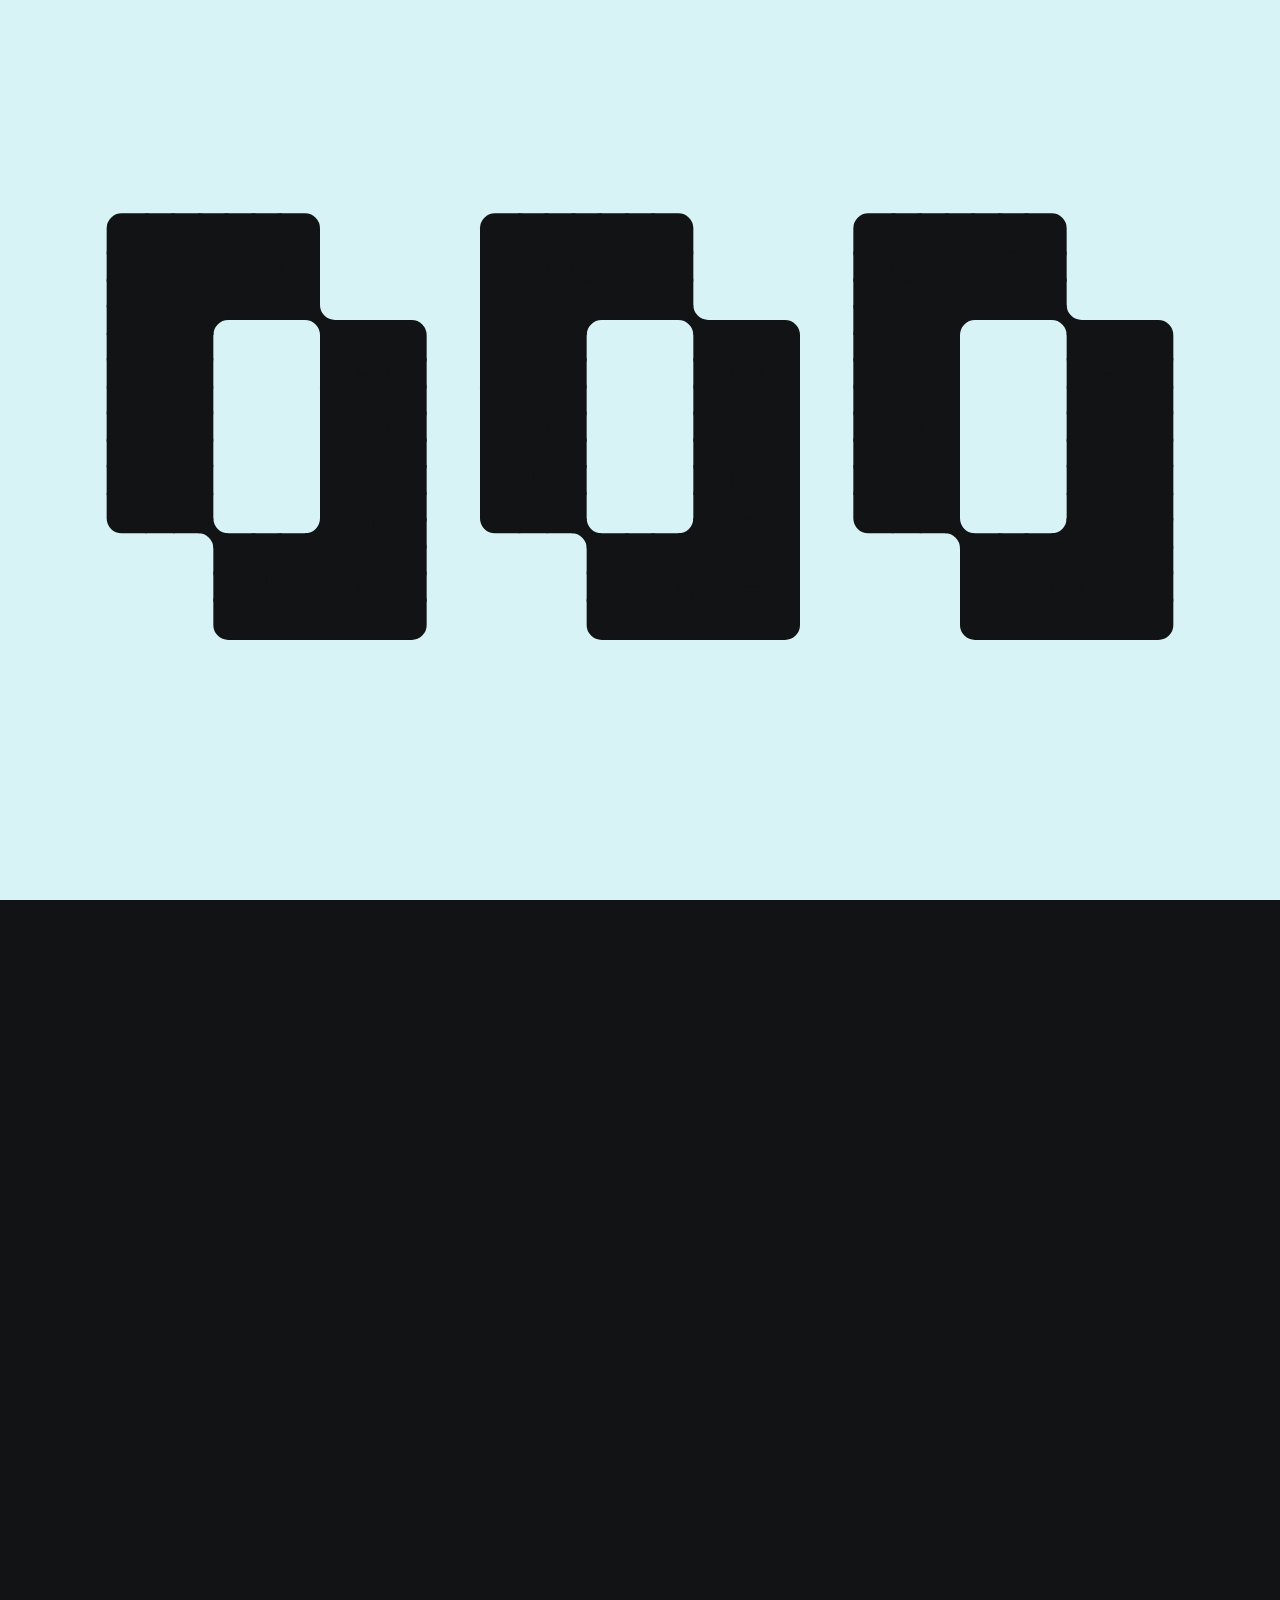
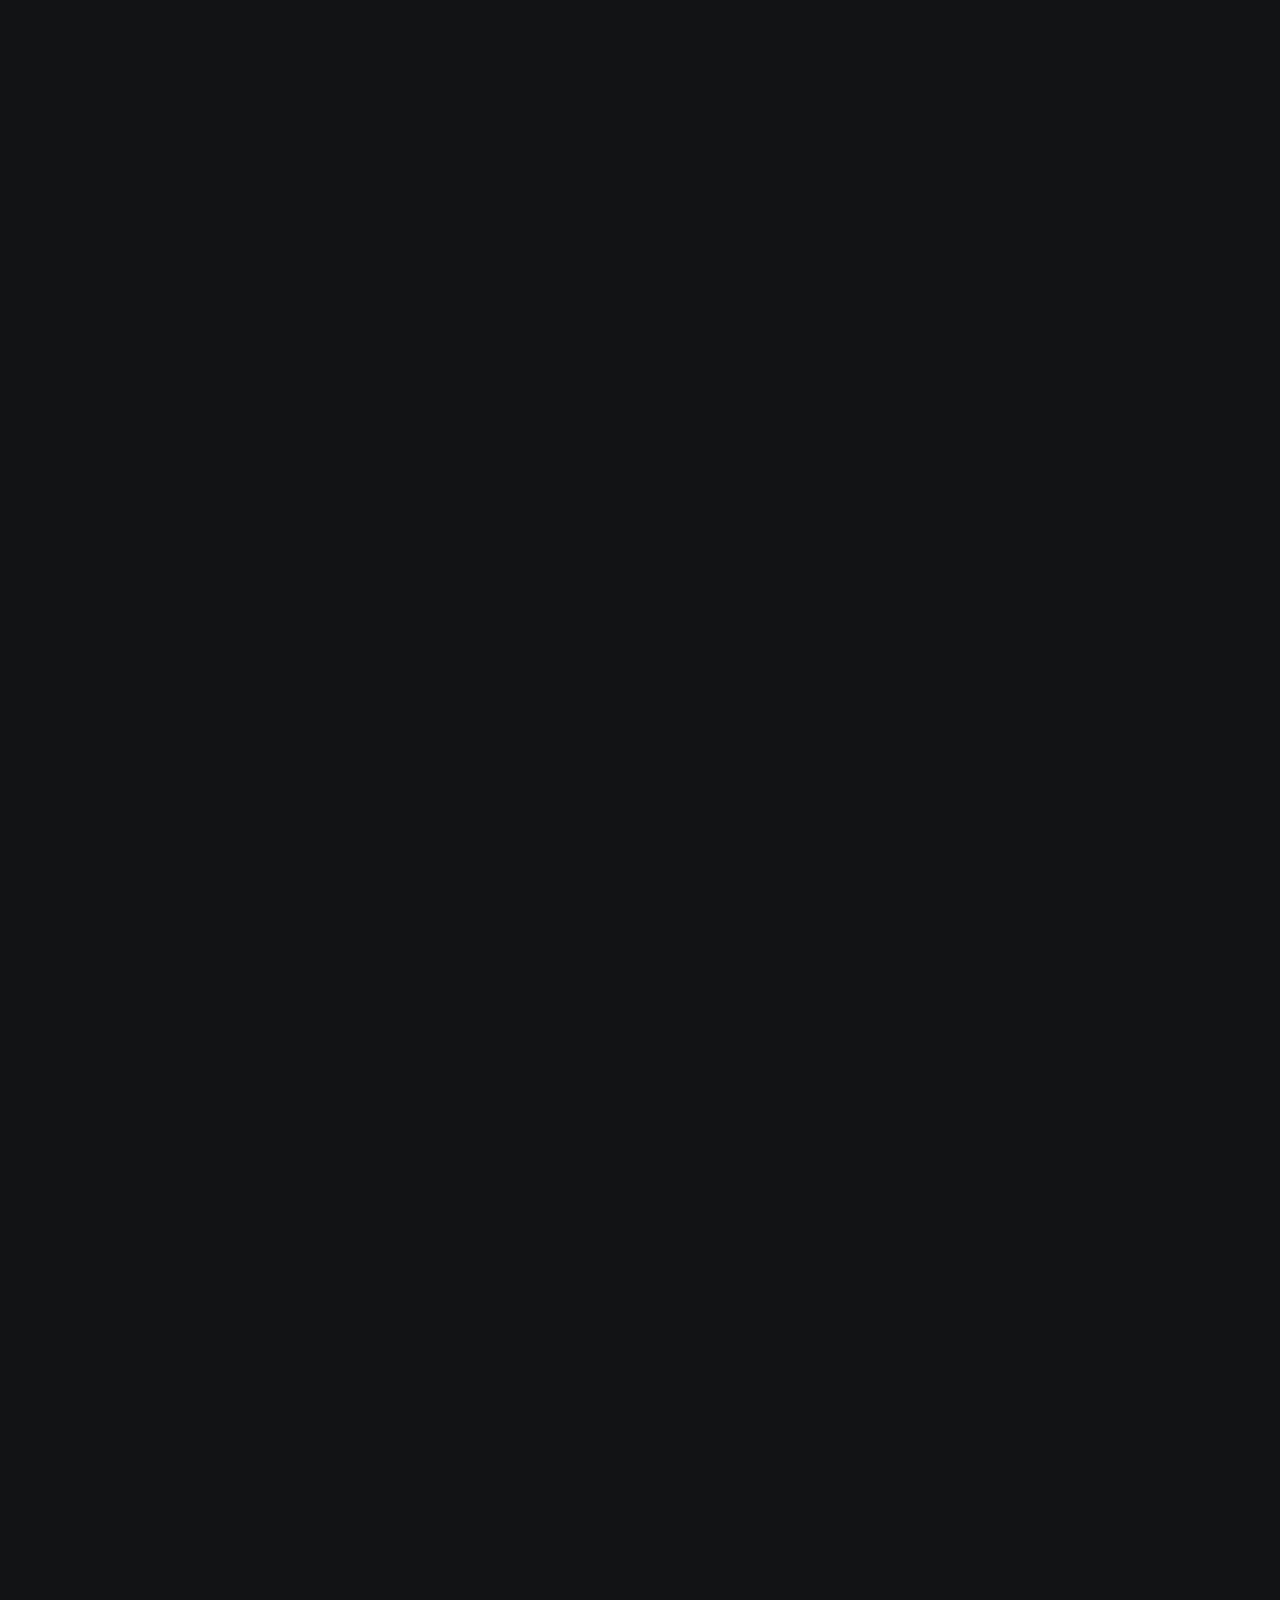
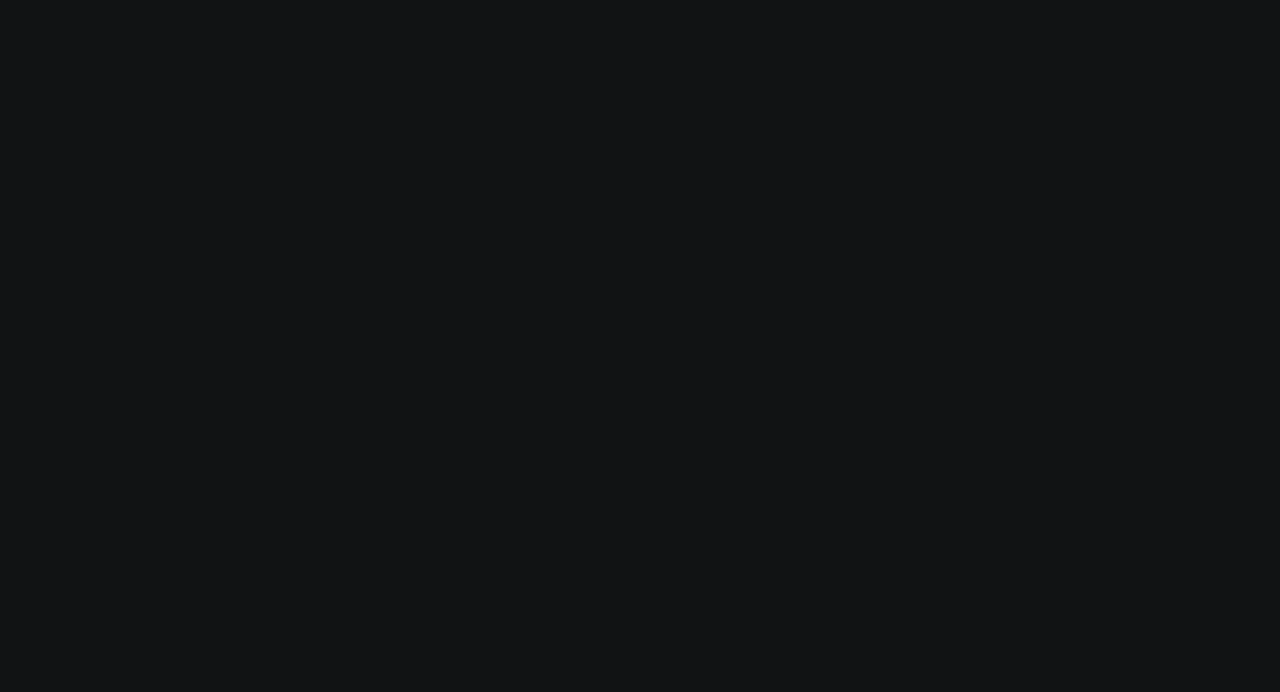
==== creative/lamalama/index.html @ 19aeb4cb "lamalama" ====
<!doctype html>
<html lang="en-US" style="max-height: 100vh; max-height: -webkit-fill-available; overflow: hidden;">

<head>
    <meta charset="utf-8">
    <meta http-equiv="X-UA-Compatible" content="IE=edge,chrome=1">
    <meta name="viewport" content="width=device-width, minimum-scale=1.0, maximum-scale=5.0" />
    <title>Lama Lama | Amsterdam based creative digital agency</title>
    <meta name="author" content="Lama Lama">
    <meta name="copyright" content="Copyright (c) 2021 Lama Lama." />
    <meta name="theme-color" content="#000">
    <meta name='robots' content='index, follow, max-image-preview:large, max-snippet:-1, max-video-preview:-1' />
    <link rel="alternate" hreflang="en" href="https://lamalama.nl" />

    <meta name="description"
        content="At Lama Lama we love to play. Seriously. Our playful approach puts us in a mindset reminiscent of our childhood: pure and full of wonder." />
    <link rel="canonical" href="https://lamalama.nl/" />
    <meta property="og:locale" content="en_US" />
    <meta property="og:type" content="website" />
    <meta property="og:title" content="Lama Lama | Amsterdam based creative digital agency" />
    <meta property="og:description"
        content="At Lama Lama we love to play. Seriously. Our playful approach puts us in a mindset reminiscent of our childhood: pure and full of wonder." />
    <meta property="og:url" content="https://lamalama.nl/" />
    <meta property="og:site_name" content="Lama Lama" />
    <meta property="article:modified_time" content="2021-11-29T12:28:32+00:00" />
    <meta property="og:image" content="https://lamalama.nl/wp-content/uploads/2021/11/share-image-002.jpg" />
    <meta property="og:image:width" content="1200" />
    <meta property="og:image:height" content="630" />
    <meta name="twitter:card" content="summary_large_image" />
    <script type="application/ld+json" class="yoast-schema-graph">
        {
            "@context": "https://schema.org",
            "@graph": [{
                "@type": "WebSite",
                "@id": "https://lamalama.nl/#website",
                "url": "https://lamalama.nl/",
                "name": "Lama Lama",
                "description": "",
                "potentialAction": [{
                    "@type": "SearchAction",
                    "target": {
                        "@type": "EntryPoint",
                        "urlTemplate": "https://lamalama.nl/?s={search_term_string}"
                    },
                    "query-input": "required name=search_term_string"
                }],
                "inLanguage": "en-US"
            }, {
                "@type": "ImageObject",
                "@id": "https://lamalama.nl/#primaryimage",
                "inLanguage": "en-US",
                "url": "https://lamalama.nl/wp-content/uploads/2021/11/share-image-002.jpg",
                "contentUrl": "https://lamalama.nl/wp-content/uploads/2021/11/share-image-002.jpg",
                "width": 1200,
                "height": 630
            }, {
                "@type": "WebPage",
                "@id": "https://lamalama.nl/#webpage",
                "url": "https://lamalama.nl/",
                "name": "Lama Lama | Amsterdam based creative digital agency",
                "isPartOf": {
                    "@id": "https://lamalama.nl/#website"
                },
                "datePublished": "2021-04-21T18:23:26+00:00",
                "dateModified": "2021-11-29T12:28:32+00:00",
                "description": "At Lama Lama we love to play. Seriously. Our playful approach puts us in a mindset reminiscent of our childhood: pure and full of wonder.",
                "breadcrumb": {
                    "@id": "https://lamalama.nl/#breadcrumb"
                },
                "inLanguage": "en-US",
                "potentialAction": [{
                    "@type": "ReadAction",
                    "target": ["https://lamalama.nl/"]
                }]
            }, {
                "@type": "BreadcrumbList",
                "@id": "https://lamalama.nl/#breadcrumb",
                "itemListElement": [{
                    "@type": "ListItem",
                    "position": 1,
                    "name": "Home"
                }]
            }]
        }
    </script>

    <link href="/creative/lamalama/main.css" rel="stylesheet">
    <link rel="shortcut icon" href="https://lamalama.nl/wp-content/themes/ll/dist/images/favicon_3.png?1707"
        type="image/x-icon" />
</head>

<body data-background="#111314" data-primary="#d7f3f5" style="background-color: #111314; color: #d7f3f5;">

    <div class="loader js-loader"
        style="position: fixed; top: 0; right: 0; bottom: 0; left: 0; background-color: #d7f3f5; z-index: 35;"></div>
    <header class="fixed z-30 header js-header">
        <a class="logo header__logo js-disable-cursor-trail js-logo" href="/creative/lamalama/index.html" title="Lama Lama">
            <div class="logo__wrapper">
                <svg xmlns="http://www.w3.org/2000/svg" xmlns:xlink="http://www.w3.org/1999/xlink"
                    viewBox="0 0 61200 289">
                    <defs>
                        <path id="a" d="M0 0h354v282H0z" />
                        <path id="c" d="M0 0h354v282H0z" />
                        <path id="e" d="M0 0h354v282H0z" />
                        <path id="g" d="M0 0h354v282H0z" />
                        <path id="i" d="M0 0h354v282H0z" />
                        <path id="k" d="M0 0h354v282H0z" />
                        <path id="m" d="M0 0h354v282H0z" />
                        <path id="o" d="M0 0h354v282H0z" />
                        <path id="q" d="M0 0h354v282H0z" />
                        <path id="s" d="M0 0h354v282H0z" />
                        <path id="u" d="M0 0h354v282H0z" />
                        <path id="w" d="M0 0h354v282H0z" />
                        <path id="y" d="M0 0h354v282H0z" />
                        <path id="A" d="M0 0h354v282H0z" />
                        <path id="C" d="M0 0h354v282H0z" />
                        <path id="E" d="M0 0h354v282H0z" />
                        <path id="G" d="M0 0h354v282H0z" />
                        <path id="I" d="M0 0h354v282H0z" />
                        <path id="K" d="M0 0h354v282H0z" />
                        <path id="M" d="M0 0h354v282H0z" />
                        <path id="O" d="M0 0h354v282H0z" />
                        <path id="Q" d="M0 0h354v282H0z" />
                        <path id="S" d="M0 0h354v282H0z" />
                        <path id="U" d="M0 0h354v282H0z" />
                        <path id="W" d="M0 0h354v282H0z" />
                        <path id="Y" d="M0 0h354v282H0z" />
                        <path id="aa" d="M0 0h354v282H0z" />
                        <path id="ac" d="M0 0h354v282H0z" />
                        <path id="ae" d="M0 0h354v282H0z" />
                        <path id="ag" d="M0 0h354v282H0z" />
                        <path id="ai" d="M0 0h354v282H0z" />
                        <path id="ak" d="M0 0h354v282H0z" />
                        <path id="am" d="M0 0h354v282H0z" />
                        <path id="ao" d="M0 0h354v282H0z" />
                        <path id="aq" d="M0 0h354v282H0z" />
                        <path id="as" d="M0 0h354v282H0z" />
                        <path id="au" d="M0 0h354v282H0z" />
                        <path id="aw" d="M0 0h354v282H0z" />
                        <path id="ay" d="M0 0h354v282H0z" />
                        <path id="aA" d="M0 0h354v282H0z" />
                        <path id="aC" d="M0 0h354v282H0z" />
                        <path id="aE" d="M0 0h354v282H0z" />
                        <path id="aG" d="M0 0h354v282H0z" />
                        <path id="aI" d="M0 0h354v282H0z" />
                        <path id="aK" d="M0 0h354v282H0z" />
                        <path id="aM" d="M0 0h354v282H0z" />
                        <path id="aO" d="M0 0h354v282H0z" />
                        <path id="aQ" d="M0 0h354v282H0z" />
                        <path id="aS" d="M0 0h354v282H0z" />
                        <path id="aU" d="M0 0h354v282H0z" />
                        <path id="aW" d="M0 0h354v282H0z" />
                        <path id="aY" d="M0 0h354v282H0z" />
                        <path id="ba" d="M0 0h354v282H0z" />
                        <path id="bc" d="M0 0h354v282H0z" />
                        <path id="be" d="M0 0h354v282H0z" />
                        <path id="bg" d="M0 0h354v282H0z" />
                        <path id="bi" d="M0 0h354v282H0z" />
                        <path id="bk" d="M0 0h354v282H0z" />
                        <path id="bm" d="M0 0h354v282H0z" />
                        <path id="bo" d="M0 0h354v282H0z" />
                        <path id="bq" d="M0 0h354v282H0z" />
                        <path id="bs" d="M0 0h354v282H0z" />
                        <path id="bu" d="M0 0h354v282H0z" />
                        <path id="bw" d="M0 0h354v282H0z" />
                        <path id="by" d="M0 0h354v282H0z" />
                        <path id="bA" d="M0 0h354v282H0z" />
                        <path id="bC" d="M0 0h354v282H0z" />
                        <path id="bE" d="M0 0h354v282H0z" />
                        <path id="bG" d="M0 0h354v282H0z" />
                        <path id="bI" d="M0 0h354v282H0z" />
                        <path id="bK" d="M0 0h354v282H0z" />
                        <path id="bM" d="M0 0h354v282H0z" />
                        <path id="bO" d="M0 0h354v282H0z" />
                        <path id="bQ" d="M0 0h354v282H0z" />
                        <path id="bS" d="M0 0h354v282H0z" />
                        <path id="bU" d="M0 0h354v282H0z" />
                        <path id="bW" d="M0 0h354v282H0z" />
                        <path id="bY" d="M0 0h354v282H0z" />
                        <path id="ca" d="M0 0h354v282H0z" />
                        <path id="cc" d="M0 0h354v282H0z" />
                        <path id="ce" d="M0 0h354v282H0z" />
                        <path id="cg" d="M0 0h354v282H0z" />
                        <path id="ci" d="M0 0h354v282H0z" />
                        <path id="ck" d="M0 0h354v282H0z" />
                        <path id="cm" d="M0 0h354v282H0z" />
                        <path id="co" d="M0 0h354v282H0z" />
                        <path id="cq" d="M0 0h354v282H0z" />
                        <path id="cs" d="M0 0h354v282H0z" />
                        <path id="cu" d="M0 0h354v282H0z" />
                        <path id="cw" d="M0 0h354v282H0z" />
                        <path id="cy" d="M0 0h354v282H0z" />
                        <path id="cA" d="M0 0h354v282H0z" />
                        <path id="cC" d="M0 0h354v282H0z" />
                        <path id="cE" d="M0 0h354v282H0z" />
                        <path id="cG" d="M0 0h354v282H0z" />
                        <path id="cI" d="M0 0h354v282H0z" />
                        <path id="cK" d="M0 0h354v282H0z" />
                        <path id="cM" d="M0 0h354v282H0z" />
                        <path id="cO" d="M0 0h354v282H0z" />
                        <path id="cQ" d="M0 0h354v282H0z" />
                        <path id="cS" d="M0 0h354v282H0z" />
                        <path id="cU" d="M0 0h354v282H0z" />
                        <path id="cW" d="M0 0h354v282H0z" />
                        <path id="cY" d="M0 0h354v282H0z" />
                        <path id="da" d="M0 0h354v282H0z" />
                        <path id="dc" d="M0 0h354v282H0z" />
                        <path id="de" d="M0 0h354v282H0z" />
                        <path id="dg" d="M0 0h354v282H0z" />
                        <path id="di" d="M0 0h354v282H0z" />
                        <path id="dk" d="M0 0h354v282H0z" />
                        <path id="dm" d="M0 0h354v282H0z" />
                        <path id="do" d="M0 0h354v282H0z" />
                        <path id="dq" d="M0 0h354v282H0z" />
                        <path id="ds" d="M0 0h354v282H0z" />
                        <path id="du" d="M0 0h354v282H0z" />
                        <path id="dw" d="M0 0h354v282H0z" />
                        <path id="dy" d="M0 0h354v282H0z" />
                        <path id="dA" d="M0 0h354v282H0z" />
                        <path id="dC" d="M0 0h354v282H0z" />
                        <path id="dE" d="M0 0h354v282H0z" />
                        <path id="dG" d="M0 0h354v282H0z" />
                        <path id="dI" d="M0 0h354v282H0z" />
                        <path id="dK" d="M0 0h354v282H0z" />
                        <path id="dM" d="M0 0h354v282H0z" />
                        <path id="dO" d="M0 0h354v282H0z" />
                        <path id="dQ" d="M0 0h354v282H0z" />
                        <path id="dS" d="M0 0h354v282H0z" />
                        <path id="dU" d="M0 0h354v282H0z" />
                        <path id="dW" d="M0 0h354v282H0z" />
                        <path id="dY" d="M0 0h354v282H0z" />
                        <path id="ea" d="M0 0h354v282H0z" />
                        <path id="ec" d="M0 0h354v282H0z" />
                        <path id="ee" d="M0 0h354v282H0z" />
                        <path id="eg" d="M0 0h354v282H0z" />
                        <path id="ei" d="M0 0h354v282H0z" />
                        <path id="ek" d="M0 0h354v282H0z" />
                        <path id="em" d="M0 0h354v282H0z" />
                        <path id="eo" d="M0 0h354v282H0z" />
                        <path id="eq" d="M0 0h354v282H0z" />
                        <path id="es" d="M0 0h354v282H0z" />
                        <path id="eu" d="M0 0h354v282H0z" />
                        <path id="ew" d="M0 0h354v282H0z" />
                        <path id="ey" d="M0 0h354v282H0z" />
                        <path id="eA" d="M0 0h354v282H0z" />
                        <path id="eC" d="M0 0h354v282H0z" />
                        <path id="eE" d="M0 0h354v282H0z" />
                        <path id="eG" d="M0 0h354v282H0z" />
                        <path id="eI" d="M0 0h354v282H0z" />
                        <path id="eK" d="M0 0h354v282H0z" />
                        <path id="eM" d="M0 0h354v282H0z" />
                        <path id="eO" d="M0 0h354v282H0z" />
                        <path id="eQ" d="M0 0h354v282H0z" />
                        <path id="eS" d="M0 0h354v282H0z" />
                        <path id="eU" d="M0 0h354v282H0z" />
                        <path id="eW" d="M0 0h354v282H0z" />
                        <path id="eY" d="M0 0h354v282H0z" />
                        <path id="fa" d="M0 0h354v282H0z" />
                        <path id="fc" d="M0 0h354v282H0z" />
                        <path id="fe" d="M0 0h354v282H0z" />
                        <path id="fg" d="M0 0h354v282H0z" />
                        <path id="fi" d="M0 0h354v282H0z" />
                        <path id="fk" d="M0 0h354v282H0z" />
                        <path id="fm" d="M0 0h354v282H0z" />
                        <path id="fo" d="M0 0h354v282H0z" />
                        <path id="fq" d="M0 0h354v282H0z" />
                        <path id="fs" d="M0 0h354v282H0z" />
                        <path id="fu" d="M0 0h354v282H0z" />
                        <path id="fw" d="M0 0h354v282H0z" />
                        <path id="fy" d="M0 0h354v282H0z" />
                        <path id="fA" d="M0 0h354v282H0z" />
                    </defs>
                    <g fill="none" fill-rule="evenodd">
                        <g transform="translate(3 3)">
                            <mask id="b" fill="#fff">
                                <use xlink:href="#a" />
                            </mask>
                            <g mask="url(#b)" fill="currentColor" fill-rule="nonzero">
                                <path
                                    d="M272.814 211.5h-50.798c-5.493 0-9.946-4.44-9.946-9.919V75.631c-.005-5.476-4.455-9.914-9.946-9.92h-50.798c-5.49.006-9.94 4.444-9.946 9.92v125.95c0 5.478 4.453 9.919 9.946 9.919h50.798c5.493 0 9.946 4.44 9.946 9.919v50.662c0 5.478 4.453 9.919 9.946 9.919h50.798c5.493 0 9.946-4.44 9.946-9.919v-50.662c0-5.478-4.453-9.919-9.946-9.919Zm-141.38 0H80.636c-5.493 0-9.946-4.44-9.946-9.919V9.919C70.69 4.441 66.237 0 60.744 0H9.946C4.453 0 0 4.44 0 9.919v191.662c0 5.478 4.453 9.919 9.946 9.919h50.798c5.493 0 9.946 4.44 9.946 9.919v50.662c0 5.478 4.453 9.919 9.946 9.919h50.798c5.493 0 9.946-4.44 9.946-9.919v-50.662c0-5.478-4.453-9.919-9.946-9.919Z" />
                            </g>
                        </g>
                        <g transform="translate(363 3)">
                            <mask id="d" fill="#fff">
                                <use xlink:href="#c" />
                            </mask>
                            <g mask="url(#d)" fill="currentColor" fill-rule="nonzero">
                                <path
                                    d="M272.814 211.5h-50.798c-5.493 0-9.946-4.44-9.946-9.919V75.631c-.005-5.476-4.455-9.914-9.946-9.92h-50.798c-5.49.006-9.94 4.444-9.946 9.92v125.95c0 5.478 4.453 9.919 9.946 9.919h50.798c5.493 0 9.946 4.44 9.946 9.919v50.662c0 5.478 4.453 9.919 9.946 9.919h50.798c5.493 0 9.946-4.44 9.946-9.919v-50.662c0-5.478-4.453-9.919-9.946-9.919Zm-141.38 0H80.636c-5.493 0-9.946-4.44-9.946-9.919V9.919C70.69 4.441 66.237 0 60.744 0H9.946C4.453 0 0 4.44 0 9.919v191.662c0 5.478 4.453 9.919 9.946 9.919h50.798c5.493 0 9.946 4.44 9.946 9.919v50.662c0 5.478 4.453 9.919 9.946 9.919h50.798c5.493 0 9.946-4.44 9.946-9.919v-50.662c0-5.478-4.453-9.919-9.946-9.919Z" />
                            </g>
                        </g>
                        <g transform="translate(723 3)">
                            <mask id="f" fill="#fff">
                                <use xlink:href="#e" />
                            </mask>
                            <g mask="url(#f)" fill="currentColor" fill-rule="nonzero">
                                <path
                                    d="M272.814 211.5h-50.798c-5.493 0-9.946-4.44-9.946-9.919V75.631c-.005-5.476-4.455-9.914-9.946-9.92h-50.798c-5.49.006-9.94 4.444-9.946 9.92v125.95c0 5.478 4.453 9.919 9.946 9.919h50.798c5.493 0 9.946 4.44 9.946 9.919v50.662c0 5.478 4.453 9.919 9.946 9.919h50.798c5.493 0 9.946-4.44 9.946-9.919v-50.662c0-5.478-4.453-9.919-9.946-9.919Zm-141.38 0H80.636c-5.493 0-9.946-4.44-9.946-9.919V9.919C70.69 4.441 66.237 0 60.744 0H9.946C4.453 0 0 4.44 0 9.919v191.662c0 5.478 4.453 9.919 9.946 9.919h50.798c5.493 0 9.946 4.44 9.946 9.919v50.662c0 5.478 4.453 9.919 9.946 9.919h50.798c5.493 0 9.946-4.44 9.946-9.919v-50.662c0-5.478-4.453-9.919-9.946-9.919Z" />
                            </g>
                        </g>
                        <g transform="translate(1083 3)">
                            <mask id="h" fill="#fff">
                                <use xlink:href="#g" />
                            </mask>
                            <g mask="url(#h)" fill="currentColor" fill-rule="nonzero">
                                <path
                                    d="M272.814 211.5h-50.798c-5.493 0-9.946-4.44-9.946-9.919V75.631c-.005-5.476-4.455-9.914-9.946-9.92h-50.798c-5.49.006-9.94 4.444-9.946 9.92v125.95c0 5.478 4.453 9.919 9.946 9.919h50.798c5.493 0 9.946 4.44 9.946 9.919v50.662c0 5.478 4.453 9.919 9.946 9.919h50.798c5.493 0 9.946-4.44 9.946-9.919v-50.662c0-5.478-4.453-9.919-9.946-9.919Zm-141.38 0H80.636c-5.493 0-9.946-4.44-9.946-9.919V9.919C70.69 4.441 66.237 0 60.744 0H9.946C4.453 0 0 4.44 0 9.919v191.662c0 5.478 4.453 9.919 9.946 9.919h50.798c5.493 0 9.946 4.44 9.946 9.919v50.662c0 5.478 4.453 9.919 9.946 9.919h50.798c5.493 0 9.946-4.44 9.946-9.919v-50.662c0-5.478-4.453-9.919-9.946-9.919Z" />
                            </g>
                        </g>
                        <g transform="translate(1443 3)">
                            <mask id="j" fill="#fff">
                                <use xlink:href="#i" />
                            </mask>
                            <g mask="url(#j)" fill="currentColor" fill-rule="nonzero">
                                <path
                                    d="M272.814 211.5h-50.798c-5.493 0-9.946-4.44-9.946-9.919V75.631c-.005-5.476-4.455-9.914-9.946-9.92h-50.798c-5.49.006-9.94 4.444-9.946 9.92v125.95c0 5.478 4.453 9.919 9.946 9.919h50.798c5.493 0 9.946 4.44 9.946 9.919v50.662c0 5.478 4.453 9.919 9.946 9.919h50.798c5.493 0 9.946-4.44 9.946-9.919v-50.662c0-5.478-4.453-9.919-9.946-9.919Zm-141.38 0H80.636c-5.493 0-9.946-4.44-9.946-9.919V9.919C70.69 4.441 66.237 0 60.744 0H9.946C4.453 0 0 4.44 0 9.919v191.662c0 5.478 4.453 9.919 9.946 9.919h50.798c5.493 0 9.946 4.44 9.946 9.919v50.662c0 5.478 4.453 9.919 9.946 9.919h50.798c5.493 0 9.946-4.44 9.946-9.919v-50.662c0-5.478-4.453-9.919-9.946-9.919Z" />
                            </g>
                        </g>
                        <g transform="translate(1803 3)">
                            <mask id="l" fill="#fff">
                                <use xlink:href="#k" />
                            </mask>
                            <g mask="url(#l)" fill="currentColor" fill-rule="nonzero">
                                <path
                                    d="M272.814 211.5h-50.798c-5.493 0-9.946-4.44-9.946-9.919V75.631c-.005-5.476-4.455-9.914-9.946-9.92h-50.798c-5.49.006-9.94 4.444-9.946 9.92v125.95c0 5.478 4.453 9.919 9.946 9.919h50.798c5.493 0 9.946 4.44 9.946 9.919v50.662c0 5.478 4.453 9.919 9.946 9.919h50.798c5.493 0 9.946-4.44 9.946-9.919v-50.662c0-5.478-4.453-9.919-9.946-9.919Zm-141.38 0H80.636c-5.493 0-9.946-4.44-9.946-9.919V9.919C70.69 4.441 66.237 0 60.744 0H9.946C4.453 0 0 4.44 0 9.919v191.662c0 5.478 4.453 9.919 9.946 9.919h50.798c5.493 0 9.946 4.44 9.946 9.919v50.662c0 5.478 4.453 9.919 9.946 9.919h50.798c5.493 0 9.946-4.44 9.946-9.919v-50.662c0-5.478-4.453-9.919-9.946-9.919Z" />
                            </g>
                        </g>
                        <g transform="translate(2163 3)">
                            <mask id="n" fill="#fff">
                                <use xlink:href="#m" />
                            </mask>
                            <g mask="url(#n)" fill="currentColor" fill-rule="nonzero">
                                <path
                                    d="M272.814 211.5h-50.798c-5.493 0-9.946-4.44-9.946-9.919V75.631c-.005-5.476-4.455-9.914-9.946-9.92h-50.798c-5.49.006-9.94 4.444-9.946 9.92v125.95c0 5.478 4.453 9.919 9.946 9.919h50.798c5.493 0 9.946 4.44 9.946 9.919v50.662c0 5.478 4.453 9.919 9.946 9.919h50.798c5.493 0 9.946-4.44 9.946-9.919v-50.662c0-5.478-4.453-9.919-9.946-9.919Zm-141.38 0H80.636c-5.493 0-9.946-4.44-9.946-9.919V9.919C70.69 4.441 66.237 0 60.744 0H9.946C4.453 0 0 4.44 0 9.919v191.662c0 5.478 4.453 9.919 9.946 9.919h50.798c5.493 0 9.946 4.44 9.946 9.919v50.662c0 5.478 4.453 9.919 9.946 9.919h50.798c5.493 0 9.946-4.44 9.946-9.919v-50.662c0-5.478-4.453-9.919-9.946-9.919Z" />
                            </g>
                        </g>
                        <g transform="translate(2523 3)">
                            <mask id="p" fill="#fff">
                                <use xlink:href="#o" />
                            </mask>
                            <g mask="url(#p)" fill="currentColor" fill-rule="nonzero">
                                <path
                                    d="M272.814 211.5h-50.798c-5.493 0-9.946-4.44-9.946-9.919V75.631c-.005-5.476-4.455-9.914-9.946-9.92h-50.798c-5.49.006-9.94 4.444-9.946 9.92v125.95c0 5.478 4.453 9.919 9.946 9.919h50.798c5.493 0 9.946 4.44 9.946 9.919v50.662c0 5.478 4.453 9.919 9.946 9.919h50.798c5.493 0 9.946-4.44 9.946-9.919v-50.662c0-5.478-4.453-9.919-9.946-9.919Zm-141.38 0H80.636c-5.493 0-9.946-4.44-9.946-9.919V9.919C70.69 4.441 66.237 0 60.744 0H9.946C4.453 0 0 4.44 0 9.919v191.662c0 5.478 4.453 9.919 9.946 9.919h50.798c5.493 0 9.946 4.44 9.946 9.919v50.662c0 5.478 4.453 9.919 9.946 9.919h50.798c5.493 0 9.946-4.44 9.946-9.919v-50.662c0-5.478-4.453-9.919-9.946-9.919Z" />
                            </g>
                        </g>
                        <g transform="translate(2883 3)">
                            <mask id="r" fill="#fff">
                                <use xlink:href="#q" />
                            </mask>
                            <g mask="url(#r)" fill="currentColor" fill-rule="nonzero">
                                <path
                                    d="M272.814 211.5h-50.798c-5.493 0-9.946-4.44-9.946-9.919V75.631c-.005-5.476-4.455-9.914-9.946-9.92h-50.798c-5.49.006-9.94 4.444-9.946 9.92v125.95c0 5.478 4.453 9.919 9.946 9.919h50.798c5.493 0 9.946 4.44 9.946 9.919v50.662c0 5.478 4.453 9.919 9.946 9.919h50.798c5.493 0 9.946-4.44 9.946-9.919v-50.662c0-5.478-4.453-9.919-9.946-9.919Zm-141.38 0H80.636c-5.493 0-9.946-4.44-9.946-9.919V9.919C70.69 4.441 66.237 0 60.744 0H9.946C4.453 0 0 4.44 0 9.919v191.662c0 5.478 4.453 9.919 9.946 9.919h50.798c5.493 0 9.946 4.44 9.946 9.919v50.662c0 5.478 4.453 9.919 9.946 9.919h50.798c5.493 0 9.946-4.44 9.946-9.919v-50.662c0-5.478-4.453-9.919-9.946-9.919Z" />
                            </g>
                        </g>
                        <g transform="translate(3243 3)">
                            <mask id="t" fill="#fff">
                                <use xlink:href="#s" />
                            </mask>
                            <g mask="url(#t)" fill="currentColor" fill-rule="nonzero">
                                <path
                                    d="M272.814 211.5h-50.798c-5.493 0-9.946-4.44-9.946-9.919V75.631c-.005-5.476-4.455-9.914-9.946-9.92h-50.798c-5.49.006-9.94 4.444-9.946 9.92v125.95c0 5.478 4.453 9.919 9.946 9.919h50.798c5.493 0 9.946 4.44 9.946 9.919v50.662c0 5.478 4.453 9.919 9.946 9.919h50.798c5.493 0 9.946-4.44 9.946-9.919v-50.662c0-5.478-4.453-9.919-9.946-9.919Zm-141.38 0H80.636c-5.493 0-9.946-4.44-9.946-9.919V9.919C70.69 4.441 66.237 0 60.744 0H9.946C4.453 0 0 4.44 0 9.919v191.662c0 5.478 4.453 9.919 9.946 9.919h50.798c5.493 0 9.946 4.44 9.946 9.919v50.662c0 5.478 4.453 9.919 9.946 9.919h50.798c5.493 0 9.946-4.44 9.946-9.919v-50.662c0-5.478-4.453-9.919-9.946-9.919Z" />
                            </g>
                        </g>
                        <g transform="translate(3603 3)">
                            <mask id="v" fill="#fff">
                                <use xlink:href="#u" />
                            </mask>
                            <g mask="url(#v)" fill="currentColor" fill-rule="nonzero">
                                <path
                                    d="M272.814 211.5h-50.798c-5.493 0-9.946-4.44-9.946-9.919V75.631c-.005-5.476-4.455-9.914-9.946-9.92h-50.798c-5.49.006-9.94 4.444-9.946 9.92v125.95c0 5.478 4.453 9.919 9.946 9.919h50.798c5.493 0 9.946 4.44 9.946 9.919v50.662c0 5.478 4.453 9.919 9.946 9.919h50.798c5.493 0 9.946-4.44 9.946-9.919v-50.662c0-5.478-4.453-9.919-9.946-9.919Zm-141.38 0H80.636c-5.493 0-9.946-4.44-9.946-9.919V9.919C70.69 4.441 66.237 0 60.744 0H9.946C4.453 0 0 4.44 0 9.919v191.662c0 5.478 4.453 9.919 9.946 9.919h50.798c5.493 0 9.946 4.44 9.946 9.919v50.662c0 5.478 4.453 9.919 9.946 9.919h50.798c5.493 0 9.946-4.44 9.946-9.919v-50.662c0-5.478-4.453-9.919-9.946-9.919Z" />
                            </g>
                        </g>
                        <g transform="translate(3963 3)">
                            <mask id="x" fill="#fff">
                                <use xlink:href="#w" />
                            </mask>
                            <g mask="url(#x)" fill="currentColor" fill-rule="nonzero">
                                <path
                                    d="M272.814 211.5h-50.798a9.95 9.95 0 0 1-7.036-2.902 9.896 9.896 0 0 1-2.91-7.017v-50.662a9.896 9.896 0 0 0-2.91-7.017 9.95 9.95 0 0 0-7.036-2.902h-50.798a9.95 9.95 0 0 0-7.036 2.902 9.896 9.896 0 0 0-2.91 7.017v50.662a9.896 9.896 0 0 0 2.91 7.017 9.95 9.95 0 0 0 7.036 2.902h50.798a9.95 9.95 0 0 1 7.036 2.902 9.896 9.896 0 0 1 2.91 7.017v50.662a9.896 9.896 0 0 0 2.91 7.017 9.95 9.95 0 0 0 7.036 2.902h50.798a9.95 9.95 0 0 0 7.036-2.902 9.896 9.896 0 0 0 2.91-7.017v-50.662a9.896 9.896 0 0 0-2.91-7.017 9.95 9.95 0 0 0-7.036-2.902Zm-141.38 0H80.636c-5.493 0-9.946-4.44-9.946-9.919V9.919C70.69 4.441 66.237 0 60.744 0H9.946C4.453 0 0 4.44 0 9.919v191.662c0 5.478 4.453 9.919 9.946 9.919h50.798c5.493 0 9.946 4.44 9.946 9.919v50.662c0 5.478 4.453 9.919 9.946 9.919h50.798c5.493 0 9.946-4.44 9.946-9.919v-50.662c0-5.478-4.453-9.919-9.946-9.919Z" />
                            </g>
                        </g>
                        <g transform="translate(4323 3)">
                            <mask id="z" fill="#fff">
                                <use xlink:href="#y" />
                            </mask>
                            <g mask="url(#z)" fill="currentColor" fill-rule="nonzero">
                                <path
                                    d="M272.814 211.5h-50.798a9.95 9.95 0 0 1-7.036-2.902 9.896 9.896 0 0 1-2.91-7.017v-50.662a9.896 9.896 0 0 0-2.91-7.017 9.95 9.95 0 0 0-7.036-2.902h-50.798a9.95 9.95 0 0 0-7.036 2.902 9.896 9.896 0 0 0-2.91 7.017v50.662a9.896 9.896 0 0 0 2.91 7.017 9.95 9.95 0 0 0 7.036 2.902h50.798a9.95 9.95 0 0 1 7.036 2.902 9.896 9.896 0 0 1 2.91 7.017v50.662a9.896 9.896 0 0 0 2.91 7.017 9.95 9.95 0 0 0 7.036 2.902h50.798a9.95 9.95 0 0 0 7.036-2.902 9.896 9.896 0 0 0 2.91-7.017v-50.662a9.896 9.896 0 0 0-2.91-7.017 9.95 9.95 0 0 0-7.036-2.902Zm-141.38 0H80.636c-5.493 0-9.946-4.44-9.946-9.919V9.919C70.69 4.441 66.237 0 60.744 0H9.946C4.453 0 0 4.44 0 9.919v191.662c0 5.478 4.453 9.919 9.946 9.919h50.798c5.493 0 9.946 4.44 9.946 9.919v50.662c0 5.478 4.453 9.919 9.946 9.919h50.798c5.493 0 9.946-4.44 9.946-9.919v-50.662c0-5.478-4.453-9.919-9.946-9.919Z" />
                            </g>
                        </g>
                        <g transform="translate(4683 3)">
                            <mask id="B" fill="#fff">
                                <use xlink:href="#A" />
                            </mask>
                            <g mask="url(#B)" fill="currentColor" fill-rule="nonzero">
                                <path
                                    d="M272.814 211.5h-50.798a9.95 9.95 0 0 1-7.036-2.902 9.896 9.896 0 0 1-2.91-7.017v-50.662a9.896 9.896 0 0 0-2.91-7.017 9.95 9.95 0 0 0-7.036-2.902h-50.798a9.95 9.95 0 0 0-7.036 2.902 9.896 9.896 0 0 0-2.91 7.017v50.662a9.896 9.896 0 0 0 2.91 7.017 9.95 9.95 0 0 0 7.036 2.902h50.798a9.95 9.95 0 0 1 7.036 2.902 9.896 9.896 0 0 1 2.91 7.017v50.662a9.896 9.896 0 0 0 2.91 7.017 9.95 9.95 0 0 0 7.036 2.902h50.798a9.95 9.95 0 0 0 7.036-2.902 9.896 9.896 0 0 0 2.91-7.017v-50.662a9.896 9.896 0 0 0-2.91-7.017 9.95 9.95 0 0 0-7.036-2.902Zm-141.38 0H80.636c-5.493 0-9.946-4.44-9.946-9.919V9.919C70.69 4.441 66.237 0 60.744 0H9.946C4.453 0 0 4.44 0 9.919v191.662c0 5.478 4.453 9.919 9.946 9.919h50.798c5.493 0 9.946 4.44 9.946 9.919v50.662c0 5.478 4.453 9.919 9.946 9.919h50.798c5.493 0 9.946-4.44 9.946-9.919v-50.662c0-5.478-4.453-9.919-9.946-9.919Z" />
                            </g>
                        </g>
                        <g transform="translate(5043 3)">
                            <mask id="D" fill="#fff">
                                <use xlink:href="#C" />
                            </mask>
                            <g mask="url(#D)" fill="currentColor" fill-rule="nonzero">
                                <path
                                    d="M130.953 211.5H80.636a9.95 9.95 0 0 1-7.036-2.902 9.896 9.896 0 0 1-2.91-7.017V9.919a9.896 9.896 0 0 0-2.91-7.017A9.97 9.97 0 0 0 60.744 0H9.946A9.97 9.97 0 0 0 2.91 2.902 9.896 9.896 0 0 0 0 9.92v191.662a9.896 9.896 0 0 0 2.91 7.017 9.95 9.95 0 0 0 7.036 2.902h50.798a9.93 9.93 0 0 1 9.7 7.755 9.767 9.767 0 0 0-.245 2.164v50.662c0 5.478 4.453 9.919 9.946 9.919h50.808a9.953 9.953 0 0 0 7.03-2.906 9.896 9.896 0 0 0 2.906-7.013V221.42a9.896 9.896 0 0 0-2.907-7.013 9.95 9.95 0 0 0-7.029-2.906v-.001Zm212.07 0h-50.808c-5.493 0-9.946-4.44-9.946-9.919v-50.662a9.896 9.896 0 0 0-2.906-7.013 9.953 9.953 0 0 0-7.03-2.906h-50.808c-5.493 0-9.946 4.44-9.946 9.919v68.287c.003.37.026.74.069 1.107-.043.367-.066.736-.069 1.106v50.662a9.903 9.903 0 0 0 2.913 7.014 9.963 9.963 0 0 0 7.033 2.905h121.498a9.953 9.953 0 0 0 7.03-2.906 9.896 9.896 0 0 0 2.906-7.013v-50.662a9.896 9.896 0 0 0-2.906-7.013 9.95 9.95 0 0 0-7.03-2.906Z" />
                            </g>
                        </g>
                        <g transform="translate(5403 3)">
                            <mask id="F" fill="#fff">
                                <use xlink:href="#E" />
                            </mask>
                            <g mask="url(#F)" fill="currentColor" fill-rule="nonzero">
                                <path
                                    d="M130.953 211.5H80.636a9.95 9.95 0 0 1-7.036-2.902 9.896 9.896 0 0 1-2.91-7.017V9.919a9.896 9.896 0 0 0-2.91-7.017A9.97 9.97 0 0 0 60.744 0H9.946A9.97 9.97 0 0 0 2.91 2.902 9.896 9.896 0 0 0 0 9.92v191.662a9.896 9.896 0 0 0 2.91 7.017 9.95 9.95 0 0 0 7.036 2.902h50.798a9.93 9.93 0 0 1 9.7 7.755 9.767 9.767 0 0 0-.245 2.164v50.662c0 5.478 4.453 9.919 9.946 9.919h50.808a9.953 9.953 0 0 0 7.03-2.906 9.896 9.896 0 0 0 2.906-7.013V221.42a9.896 9.896 0 0 0-2.907-7.013 9.95 9.95 0 0 0-7.029-2.906v-.001Zm212.07 0h-50.808c-5.493 0-9.946-4.44-9.946-9.919v-50.662a9.896 9.896 0 0 0-2.906-7.013 9.953 9.953 0 0 0-7.03-2.906h-50.808c-5.493 0-9.946 4.44-9.946 9.919v68.287c.003.37.026.74.069 1.107-.043.367-.066.736-.069 1.106v50.662a9.903 9.903 0 0 0 2.913 7.014 9.963 9.963 0 0 0 7.033 2.905h121.498a9.953 9.953 0 0 0 7.03-2.906 9.896 9.896 0 0 0 2.906-7.013v-50.662a9.896 9.896 0 0 0-2.906-7.013 9.95 9.95 0 0 0-7.03-2.906Z" />
                            </g>
                        </g>
                        <g transform="translate(5763 3)">
                            <mask id="H" fill="#fff">
                                <use xlink:href="#G" />
                            </mask>
                            <g mask="url(#H)" fill="currentColor" fill-rule="nonzero">
                                <path
                                    d="M130.953 211.5H80.636a9.95 9.95 0 0 1-7.036-2.902 9.896 9.896 0 0 1-2.91-7.017V9.919a9.896 9.896 0 0 0-2.91-7.017A9.97 9.97 0 0 0 60.744 0H9.946A9.97 9.97 0 0 0 2.91 2.902 9.896 9.896 0 0 0 0 9.92v191.662a9.896 9.896 0 0 0 2.91 7.017 9.95 9.95 0 0 0 7.036 2.902h50.798a9.93 9.93 0 0 1 9.7 7.755 9.767 9.767 0 0 0-.245 2.164v50.662c0 5.478 4.453 9.919 9.946 9.919h50.808a9.953 9.953 0 0 0 7.03-2.906 9.896 9.896 0 0 0 2.906-7.013V221.42a9.896 9.896 0 0 0-2.907-7.013 9.95 9.95 0 0 0-7.029-2.906v-.001Zm212.07 0h-50.808c-5.493 0-9.946-4.44-9.946-9.919v-50.662a9.896 9.896 0 0 0-2.906-7.013 9.953 9.953 0 0 0-7.03-2.906h-50.808c-5.493 0-9.946 4.44-9.946 9.919v68.287c.003.37.026.74.069 1.107-.043.367-.066.736-.069 1.106v50.662a9.903 9.903 0 0 0 2.913 7.014 9.963 9.963 0 0 0 7.033 2.905h121.498a9.953 9.953 0 0 0 7.03-2.906 9.896 9.896 0 0 0 2.906-7.013v-50.662a9.896 9.896 0 0 0-2.906-7.013 9.95 9.95 0 0 0-7.03-2.906Z" />
                            </g>
                        </g>
                        <g transform="translate(6123 3)">
                            <mask id="J" fill="#fff">
                                <use xlink:href="#I" />
                            </mask>
                            <g mask="url(#J)" fill="currentColor" fill-rule="nonzero">
                                <path
                                    d="M131.444 0H9.946C4.453 0 0 4.44 0 9.919v76.58c0 1.038.167 2.07.49 3.056V201.58a9.896 9.896 0 0 0 2.911 7.017 9.95 9.95 0 0 0 7.036 2.902h50.798a9.93 9.93 0 0 1 9.7 7.755 9.767 9.767 0 0 0-.245 2.164v50.662c0 5.478 4.453 9.919 9.946 9.919h50.808a9.953 9.953 0 0 0 7.03-2.906 9.896 9.896 0 0 0 2.906-7.013v-50.662a9.896 9.896 0 0 0-2.907-7.013 9.95 9.95 0 0 0-7.029-2.906H81.127a9.95 9.95 0 0 1-7.036-2.902 9.896 9.896 0 0 1-2.91-7.017V80.419a9.896 9.896 0 0 1 2.917-7.024 9.95 9.95 0 0 1 7.048-2.895h50.298a9.95 9.95 0 0 0 7.03-2.906 9.896 9.896 0 0 0 2.906-7.013V9.919a9.896 9.896 0 0 0-2.907-7.013A9.952 9.952 0 0 0 131.444 0Zm212.07 141h-50.808c-5.493 0-9.946 4.44-9.946 9.919v50.662a9.896 9.896 0 0 1-2.907 7.013 9.95 9.95 0 0 1-7.029 2.906h-50.808c-5.493 0-9.946 4.44-9.946 9.919v50.662c0 5.478 4.453 9.919 9.946 9.919h50.808a9.953 9.953 0 0 0 7.03-2.906 9.896 9.896 0 0 0 2.906-7.013v-50.662c0-5.478 4.453-9.919 9.946-9.919h50.808a9.95 9.95 0 0 0 7.03-2.906 9.896 9.896 0 0 0 2.906-7.013v-50.662a9.896 9.896 0 0 0-2.906-7.013 9.953 9.953 0 0 0-7.03-2.906Z" />
                            </g>
                        </g>
                        <g transform="translate(6483 3)">
                            <mask id="L" fill="#fff">
                                <use xlink:href="#K" />
                            </mask>
                            <g mask="url(#L)" fill="currentColor" fill-rule="nonzero">
                                <path
                                    d="M131.444 0H9.946C4.453 0 0 4.44 0 9.919v76.58c0 1.038.167 2.07.49 3.056V201.58a9.896 9.896 0 0 0 2.911 7.017 9.95 9.95 0 0 0 7.036 2.902h50.798a9.93 9.93 0 0 1 9.7 7.755 9.767 9.767 0 0 0-.245 2.164v50.662c0 5.478 4.453 9.919 9.946 9.919h50.808a9.953 9.953 0 0 0 7.03-2.906 9.896 9.896 0 0 0 2.906-7.013v-50.662a9.896 9.896 0 0 0-2.907-7.013 9.95 9.95 0 0 0-7.029-2.906H81.127a9.95 9.95 0 0 1-7.036-2.902 9.896 9.896 0 0 1-2.91-7.017V80.419a9.896 9.896 0 0 1 2.917-7.024 9.95 9.95 0 0 1 7.048-2.895h50.298a9.95 9.95 0 0 0 7.03-2.906 9.896 9.896 0 0 0 2.906-7.013V9.919a9.896 9.896 0 0 0-2.907-7.013A9.952 9.952 0 0 0 131.444 0Zm212.07 141h-50.808c-5.493 0-9.946 4.44-9.946 9.919v50.662a9.896 9.896 0 0 1-2.907 7.013 9.95 9.95 0 0 1-7.029 2.906h-50.808c-5.493 0-9.946 4.44-9.946 9.919v50.662c0 5.478 4.453 9.919 9.946 9.919h50.808a9.953 9.953 0 0 0 7.03-2.906 9.896 9.896 0 0 0 2.906-7.013v-50.662c0-5.478 4.453-9.919 9.946-9.919h50.808a9.95 9.95 0 0 0 7.03-2.906 9.896 9.896 0 0 0 2.906-7.013v-50.662a9.896 9.896 0 0 0-2.906-7.013 9.953 9.953 0 0 0-7.03-2.906Z" />
                            </g>
                        </g>
                        <g transform="translate(6843 3)">
                            <mask id="N" fill="#fff">
                                <use xlink:href="#M" />
                            </mask>
                            <g mask="url(#N)" fill="currentColor" fill-rule="nonzero">
                                <path
                                    d="M131.444 0H9.946C4.453 0 0 4.44 0 9.919v76.58c0 1.038.167 2.07.49 3.056V201.58a9.896 9.896 0 0 0 2.911 7.017 9.95 9.95 0 0 0 7.036 2.902h50.798a9.93 9.93 0 0 1 9.7 7.755 9.767 9.767 0 0 0-.245 2.164v50.662c0 5.478 4.453 9.919 9.946 9.919h50.808a9.953 9.953 0 0 0 7.03-2.906 9.896 9.896 0 0 0 2.906-7.013v-50.662a9.896 9.896 0 0 0-2.907-7.013 9.95 9.95 0 0 0-7.029-2.906H81.127a9.95 9.95 0 0 1-7.036-2.902 9.896 9.896 0 0 1-2.91-7.017V80.419a9.896 9.896 0 0 1 2.917-7.024 9.95 9.95 0 0 1 7.048-2.895h50.298a9.95 9.95 0 0 0 7.03-2.906 9.896 9.896 0 0 0 2.906-7.013V9.919a9.896 9.896 0 0 0-2.907-7.013A9.952 9.952 0 0 0 131.444 0Zm212.07 141h-50.808c-5.493 0-9.946 4.44-9.946 9.919v50.662a9.896 9.896 0 0 1-2.907 7.013 9.95 9.95 0 0 1-7.029 2.906h-50.808c-5.493 0-9.946 4.44-9.946 9.919v50.662c0 5.478 4.453 9.919 9.946 9.919h50.808a9.953 9.953 0 0 0 7.03-2.906 9.896 9.896 0 0 0 2.906-7.013v-50.662c0-5.478 4.453-9.919 9.946-9.919h50.808a9.95 9.95 0 0 0 7.03-2.906 9.896 9.896 0 0 0 2.906-7.013v-50.662a9.896 9.896 0 0 0-2.906-7.013 9.953 9.953 0 0 0-7.03-2.906Z" />
                            </g>
                        </g>
                        <g transform="translate(7203 3)">
                            <mask id="P" fill="#fff">
                                <use xlink:href="#O" />
                            </mask>
                            <g mask="url(#P)" fill="currentColor" fill-rule="nonzero">
                                <g>
                                    <rect x="211.579" width="70.69" height="70.5" rx="9.927" />
                                    <path
                                        d="M272.814 211.5H80.636a9.95 9.95 0 0 1-7.036-2.902 9.896 9.896 0 0 1-2.91-7.017V80.42a9.896 9.896 0 0 1 2.917-7.024 9.95 9.95 0 0 1 7.048-2.895h50.799c5.485-.01 9.926-4.448 9.926-9.919V9.92c0-5.47-4.44-9.908-9.926-9.92H80.655a9.95 9.95 0 0 0-7.048 2.896A9.896 9.896 0 0 0 70.69 9.92v50.661c0 5.47-4.44 9.908-9.926 9.92H9.946a9.95 9.95 0 0 0-7.036 2.901A9.912 9.912 0 0 0 0 80.42v121.162a9.91 9.91 0 0 0 2.91 7.017 9.95 9.95 0 0 0 7.036 2.902h50.798a9.95 9.95 0 0 1 7.036 2.902 9.896 9.896 0 0 1 2.91 7.017v50.662a9.896 9.896 0 0 0 2.91 7.017A9.97 9.97 0 0 0 80.636 282h192.178a9.97 9.97 0 0 0 7.036-2.902 9.91 9.91 0 0 0 2.91-7.017V221.42a9.91 9.91 0 0 0-2.91-7.017 9.95 9.95 0 0 0-7.036-2.902v-.001Z" />
                                </g>
                            </g>
                        </g>
                        <g transform="translate(7563 3)">
                            <mask id="R" fill="#fff">
                                <use xlink:href="#Q" />
                            </mask>
                            <g mask="url(#R)" fill="currentColor" fill-rule="nonzero">
                                <g>
                                    <rect x="211.579" width="70.69" height="70.5" rx="9.927" />
                                    <path
                                        d="M272.814 211.5H80.636a9.95 9.95 0 0 1-7.036-2.902 9.896 9.896 0 0 1-2.91-7.017V80.42a9.896 9.896 0 0 1 2.917-7.024 9.95 9.95 0 0 1 7.048-2.895h50.799c5.485-.01 9.926-4.448 9.926-9.919V9.92c0-5.47-4.44-9.908-9.926-9.92H80.655a9.95 9.95 0 0 0-7.048 2.896A9.896 9.896 0 0 0 70.69 9.92v50.661c0 5.47-4.44 9.908-9.926 9.92H9.946a9.95 9.95 0 0 0-7.036 2.901A9.912 9.912 0 0 0 0 80.42v121.162a9.91 9.91 0 0 0 2.91 7.017 9.95 9.95 0 0 0 7.036 2.902h50.798a9.95 9.95 0 0 1 7.036 2.902 9.896 9.896 0 0 1 2.91 7.017v50.662a9.896 9.896 0 0 0 2.91 7.017A9.97 9.97 0 0 0 80.636 282h192.178a9.97 9.97 0 0 0 7.036-2.902 9.91 9.91 0 0 0 2.91-7.017V221.42a9.91 9.91 0 0 0-2.91-7.017 9.95 9.95 0 0 0-7.036-2.902v-.001Z" />
                                </g>
                            </g>
                        </g>
                        <g transform="translate(7923 3)">
                            <mask id="T" fill="#fff">
                                <use xlink:href="#S" />
                            </mask>
                            <g mask="url(#T)" fill="currentColor" fill-rule="nonzero">
                                <g>
                                    <rect x="211.579" width="70.69" height="70.5" rx="9.927" />
                                    <path
                                        d="M272.814 211.5H80.636a9.95 9.95 0 0 1-7.036-2.902 9.896 9.896 0 0 1-2.91-7.017V80.42a9.896 9.896 0 0 1 2.917-7.024 9.95 9.95 0 0 1 7.048-2.895h50.799c5.485-.01 9.926-4.448 9.926-9.919V9.92c0-5.47-4.44-9.908-9.926-9.92H80.655a9.95 9.95 0 0 0-7.048 2.896A9.896 9.896 0 0 0 70.69 9.92v50.661c0 5.47-4.44 9.908-9.926 9.92H9.946a9.95 9.95 0 0 0-7.036 2.901A9.912 9.912 0 0 0 0 80.42v121.162a9.91 9.91 0 0 0 2.91 7.017 9.95 9.95 0 0 0 7.036 2.902h50.798a9.95 9.95 0 0 1 7.036 2.902 9.896 9.896 0 0 1 2.91 7.017v50.662a9.896 9.896 0 0 0 2.91 7.017A9.97 9.97 0 0 0 80.636 282h192.178a9.97 9.97 0 0 0 7.036-2.902 9.91 9.91 0 0 0 2.91-7.017V221.42a9.91 9.91 0 0 0-2.91-7.017 9.95 9.95 0 0 0-7.036-2.902v-.001Z" />
                                </g>
                            </g>
                        </g>
                        <g transform="translate(8283 3)">
                            <mask id="V" fill="#fff">
                                <use xlink:href="#U" />
                            </mask>
                            <g mask="url(#V)" fill="currentColor" fill-rule="nonzero">
                                <g>
                                    <path
                                        d="M343.023 141h-50.808c-5.493 0-9.946 4.44-9.946 9.919v50.662a9.896 9.896 0 0 1-2.906 7.013 9.95 9.95 0 0 1-7.03 2.906H80.145a9.94 9.94 0 0 1-9.7-7.755 9.79 9.79 0 0 0 .245-2.164v-50.662a9.896 9.896 0 0 0-2.91-7.017A9.95 9.95 0 0 0 60.744 141H9.946a9.95 9.95 0 0 0-7.036 2.902A9.912 9.912 0 0 0 0 150.92v50.662a9.91 9.91 0 0 0 2.91 7.017 9.95 9.95 0 0 0 7.036 2.902h50.317a9.95 9.95 0 0 1 7.03 2.906 9.896 9.896 0 0 1 2.906 7.013v50.662c0 5.478 4.453 9.919 9.946 9.919h192.188a9.953 9.953 0 0 0 7.03-2.906 9.896 9.896 0 0 0 2.906-7.013V221.42c0-5.478 4.453-9.919 9.946-9.919h50.808a9.95 9.95 0 0 0 7.03-2.906 9.91 9.91 0 0 0 2.906-7.013V150.92a9.91 9.91 0 0 0-2.906-7.013 9.954 9.954 0 0 0-7.03-2.907Z" />
                                    <rect x="70.69" width="70.69" height="70.5" rx="9.927" />
                                    <rect x="211.569" width="70.69" height="70.5" rx="9.927" />
                                </g>
                            </g>
                        </g>
                        <g transform="translate(8643 3)">
                            <mask id="X" fill="#fff">
                                <use xlink:href="#W" />
                            </mask>
                            <g mask="url(#X)" fill="currentColor" fill-rule="nonzero">
                                <g>
                                    <path
                                        d="M343.023 141h-50.808c-5.493 0-9.946 4.44-9.946 9.919v50.662a9.896 9.896 0 0 1-2.906 7.013 9.95 9.95 0 0 1-7.03 2.906H80.145a9.94 9.94 0 0 1-9.7-7.755 9.79 9.79 0 0 0 .245-2.164v-50.662a9.896 9.896 0 0 0-2.91-7.017A9.95 9.95 0 0 0 60.744 141H9.946a9.95 9.95 0 0 0-7.036 2.902A9.912 9.912 0 0 0 0 150.92v50.662a9.91 9.91 0 0 0 2.91 7.017 9.95 9.95 0 0 0 7.036 2.902h50.317a9.95 9.95 0 0 1 7.03 2.906 9.896 9.896 0 0 1 2.906 7.013v50.662c0 5.478 4.453 9.919 9.946 9.919h192.188a9.953 9.953 0 0 0 7.03-2.906 9.896 9.896 0 0 0 2.906-7.013V221.42c0-5.478 4.453-9.919 9.946-9.919h50.808a9.95 9.95 0 0 0 7.03-2.906 9.91 9.91 0 0 0 2.906-7.013V150.92a9.91 9.91 0 0 0-2.906-7.013 9.954 9.954 0 0 0-7.03-2.907Z" />
                                    <rect x="70.69" width="70.69" height="70.5" rx="9.927" />
                                    <rect x="211.569" width="70.69" height="70.5" rx="9.927" />
                                </g>
                            </g>
                        </g>
                        <g transform="translate(9003 3)">
                            <mask id="Z" fill="#fff">
                                <use xlink:href="#Y" />
                            </mask>
                            <g mask="url(#Z)" fill="currentColor" fill-rule="nonzero">
                                <g>
                                    <path
                                        d="M343.023 141h-50.808c-5.493 0-9.946 4.44-9.946 9.919v50.662a9.896 9.896 0 0 1-2.906 7.013 9.95 9.95 0 0 1-7.03 2.906H80.145a9.94 9.94 0 0 1-9.7-7.755 9.79 9.79 0 0 0 .245-2.164v-50.662a9.896 9.896 0 0 0-2.91-7.017A9.95 9.95 0 0 0 60.744 141H9.946a9.95 9.95 0 0 0-7.036 2.902A9.912 9.912 0 0 0 0 150.92v50.662a9.91 9.91 0 0 0 2.91 7.017 9.95 9.95 0 0 0 7.036 2.902h50.317a9.95 9.95 0 0 1 7.03 2.906 9.896 9.896 0 0 1 2.906 7.013v50.662c0 5.478 4.453 9.919 9.946 9.919h192.188a9.953 9.953 0 0 0 7.03-2.906 9.896 9.896 0 0 0 2.906-7.013V221.42c0-5.478 4.453-9.919 9.946-9.919h50.808a9.95 9.95 0 0 0 7.03-2.906 9.91 9.91 0 0 0 2.906-7.013V150.92a9.91 9.91 0 0 0-2.906-7.013 9.954 9.954 0 0 0-7.03-2.907Z" />
                                    <rect x="70.69" width="70.69" height="70.5" rx="9.927" />
                                    <rect x="211.569" width="70.69" height="70.5" rx="9.927" />
                                </g>
                            </g>
                        </g>
                        <g transform="translate(9363 3)">
                            <mask id="ab" fill="#fff">
                                <use xlink:href="#aa" />
                            </mask>
                            <g mask="url(#ab)" fill="currentColor" fill-rule="nonzero">
                                <g>
                                    <path
                                        d="M343.023 141h-50.808c-5.493 0-9.946 4.44-9.946 9.919v50.662a9.896 9.896 0 0 1-2.906 7.013 9.95 9.95 0 0 1-7.03 2.906H80.145a9.94 9.94 0 0 1-9.7-7.755 9.79 9.79 0 0 0 .245-2.164v-50.662a9.896 9.896 0 0 0-2.91-7.017A9.95 9.95 0 0 0 60.744 141H9.946a9.95 9.95 0 0 0-7.036 2.902A9.912 9.912 0 0 0 0 150.92v50.662a9.91 9.91 0 0 0 2.91 7.017 9.95 9.95 0 0 0 7.036 2.902h50.317a9.95 9.95 0 0 1 7.03 2.906 9.896 9.896 0 0 1 2.906 7.013v50.662c0 5.478 4.453 9.919 9.946 9.919h192.188a9.953 9.953 0 0 0 7.03-2.906 9.896 9.896 0 0 0 2.906-7.013V221.42c0-5.478 4.453-9.919 9.946-9.919h50.808a9.95 9.95 0 0 0 7.03-2.906 9.91 9.91 0 0 0 2.906-7.013V150.92a9.91 9.91 0 0 0-2.906-7.013 9.954 9.954 0 0 0-7.03-2.907Z" />
                                    <rect x="70.69" width="70.69" height="70.5" rx="9.927" />
                                    <rect x="211.569" width="70.69" height="70.5" rx="9.927" />
                                </g>
                            </g>
                        </g>
                        <g transform="translate(9723 3)">
                            <mask id="ad" fill="#fff">
                                <use xlink:href="#ac" />
                            </mask>
                            <g mask="url(#ad)" fill="currentColor" fill-rule="nonzero">
                                <g>
                                    <path
                                        d="M343.023 141h-50.808c-5.493 0-9.946 4.44-9.946 9.919v50.662a9.896 9.896 0 0 1-2.906 7.013 9.95 9.95 0 0 1-7.03 2.906H80.145a9.94 9.94 0 0 1-9.7-7.755 9.79 9.79 0 0 0 .245-2.164v-50.662a9.896 9.896 0 0 0-2.91-7.017A9.95 9.95 0 0 0 60.744 141H9.946a9.95 9.95 0 0 0-7.036 2.902A9.912 9.912 0 0 0 0 150.92v50.662a9.91 9.91 0 0 0 2.91 7.017 9.95 9.95 0 0 0 7.036 2.902h50.317a9.95 9.95 0 0 1 7.03 2.906 9.896 9.896 0 0 1 2.906 7.013v50.662c0 5.478 4.453 9.919 9.946 9.919h192.188a9.953 9.953 0 0 0 7.03-2.906 9.896 9.896 0 0 0 2.906-7.013V221.42c0-5.478 4.453-9.919 9.946-9.919h50.808a9.95 9.95 0 0 0 7.03-2.906 9.91 9.91 0 0 0 2.906-7.013V150.92a9.91 9.91 0 0 0-2.906-7.013 9.954 9.954 0 0 0-7.03-2.907Z" />
                                    <rect x="70.69" width="70.69" height="70.5" rx="9.927" />
                                    <rect x="211.569" width="70.69" height="70.5" rx="9.927" />
                                </g>
                            </g>
                        </g>
                        <g transform="translate(10083 3)">
                            <mask id="af" fill="#fff">
                                <use xlink:href="#ae" />
                            </mask>
                            <g mask="url(#af)" fill="currentColor" fill-rule="nonzero">
                                <g>
                                    <path
                                        d="M343.023 141h-50.808c-5.493 0-9.946 4.44-9.946 9.919v50.662a9.896 9.896 0 0 1-2.906 7.013 9.95 9.95 0 0 1-7.03 2.906H80.145a9.94 9.94 0 0 1-9.7-7.755 9.79 9.79 0 0 0 .245-2.164v-50.662a9.896 9.896 0 0 0-2.91-7.017A9.95 9.95 0 0 0 60.744 141H9.946a9.95 9.95 0 0 0-7.036 2.902A9.912 9.912 0 0 0 0 150.92v50.662a9.91 9.91 0 0 0 2.91 7.017 9.95 9.95 0 0 0 7.036 2.902h50.317a9.95 9.95 0 0 1 7.03 2.906 9.896 9.896 0 0 1 2.906 7.013v50.662c0 5.478 4.453 9.919 9.946 9.919h192.188a9.953 9.953 0 0 0 7.03-2.906 9.896 9.896 0 0 0 2.906-7.013V221.42c0-5.478 4.453-9.919 9.946-9.919h50.808a9.95 9.95 0 0 0 7.03-2.906 9.91 9.91 0 0 0 2.906-7.013V150.92a9.91 9.91 0 0 0-2.906-7.013 9.954 9.954 0 0 0-7.03-2.907Z" />
                                    <rect x="70.69" width="70.69" height="70.5" rx="9.927" />
                                    <rect x="211.569" width="70.69" height="70.5" rx="9.927" />
                                </g>
                            </g>
                        </g>
                        <g transform="translate(10443 3)">
                            <mask id="ah" fill="#fff">
                                <use xlink:href="#ag" />
                            </mask>
                            <g mask="url(#ah)" fill="currentColor" fill-rule="nonzero">
                                <g>
                                    <path
                                        d="M343.023 141h-50.808c-5.493 0-9.946 4.44-9.946 9.919v50.662a9.896 9.896 0 0 1-2.906 7.013 9.95 9.95 0 0 1-7.03 2.906H80.145a9.94 9.94 0 0 1-9.7-7.755 9.79 9.79 0 0 0 .245-2.164v-50.662a9.896 9.896 0 0 0-2.91-7.017A9.95 9.95 0 0 0 60.744 141H9.946a9.95 9.95 0 0 0-7.036 2.902A9.912 9.912 0 0 0 0 150.92v50.662a9.91 9.91 0 0 0 2.91 7.017 9.95 9.95 0 0 0 7.036 2.902h50.317a9.95 9.95 0 0 1 7.03 2.906 9.896 9.896 0 0 1 2.906 7.013v50.662c0 5.478 4.453 9.919 9.946 9.919h192.188a9.953 9.953 0 0 0 7.03-2.906 9.896 9.896 0 0 0 2.906-7.013V221.42c0-5.478 4.453-9.919 9.946-9.919h50.808a9.95 9.95 0 0 0 7.03-2.906 9.91 9.91 0 0 0 2.906-7.013V150.92a9.91 9.91 0 0 0-2.906-7.013 9.954 9.954 0 0 0-7.03-2.907Z" />
                                    <rect x="70.69" width="70.69" height="70.5" rx="9.927" />
                                    <rect x="211.569" width="70.69" height="70.5" rx="9.927" />
                                </g>
                            </g>
                        </g>
                        <g transform="translate(10803 3)">
                            <mask id="aj" fill="#fff">
                                <use xlink:href="#ai" />
                            </mask>
                            <g mask="url(#aj)" fill="currentColor" fill-rule="nonzero">
                                <g>
                                    <path
                                        d="M343.023 141h-50.808c-5.493 0-9.946 4.44-9.946 9.919v50.662a9.896 9.896 0 0 1-2.906 7.013 9.95 9.95 0 0 1-7.03 2.906H80.145a9.94 9.94 0 0 1-9.7-7.755 9.79 9.79 0 0 0 .245-2.164v-50.662a9.896 9.896 0 0 0-2.91-7.017A9.95 9.95 0 0 0 60.744 141H9.946a9.95 9.95 0 0 0-7.036 2.902A9.912 9.912 0 0 0 0 150.92v50.662a9.91 9.91 0 0 0 2.91 7.017 9.95 9.95 0 0 0 7.036 2.902h50.317a9.95 9.95 0 0 1 7.03 2.906 9.896 9.896 0 0 1 2.906 7.013v50.662c0 5.478 4.453 9.919 9.946 9.919h192.188a9.953 9.953 0 0 0 7.03-2.906 9.896 9.896 0 0 0 2.906-7.013V221.42c0-5.478 4.453-9.919 9.946-9.919h50.808a9.95 9.95 0 0 0 7.03-2.906 9.91 9.91 0 0 0 2.906-7.013V150.92a9.91 9.91 0 0 0-2.906-7.013 9.954 9.954 0 0 0-7.03-2.907Z" />
                                    <rect x="70.69" width="70.69" height="70.5" rx="9.927" />
                                    <rect x="211.569" width="70.69" height="70.5" rx="9.927" />
                                </g>
                            </g>
                        </g>
                        <g transform="translate(11163 3)">
                            <mask id="al" fill="#fff">
                                <use xlink:href="#ak" />
                            </mask>
                            <g mask="url(#al)" fill="currentColor" fill-rule="nonzero">
                                <g>
                                    <path
                                        d="M343.023 141h-50.808c-5.493 0-9.946 4.44-9.946 9.919v50.662a9.896 9.896 0 0 1-2.906 7.013 9.95 9.95 0 0 1-7.03 2.906H80.145a9.94 9.94 0 0 1-9.7-7.755 9.79 9.79 0 0 0 .245-2.164v-50.662a9.896 9.896 0 0 0-2.91-7.017A9.95 9.95 0 0 0 60.744 141H9.946a9.95 9.95 0 0 0-7.036 2.902A9.912 9.912 0 0 0 0 150.92v50.662a9.91 9.91 0 0 0 2.91 7.017 9.95 9.95 0 0 0 7.036 2.902h50.317a9.95 9.95 0 0 1 7.03 2.906 9.896 9.896 0 0 1 2.906 7.013v50.662c0 5.478 4.453 9.919 9.946 9.919h192.188a9.953 9.953 0 0 0 7.03-2.906 9.896 9.896 0 0 0 2.906-7.013V221.42c0-5.478 4.453-9.919 9.946-9.919h50.808a9.95 9.95 0 0 0 7.03-2.906 9.91 9.91 0 0 0 2.906-7.013V150.92a9.91 9.91 0 0 0-2.906-7.013 9.954 9.954 0 0 0-7.03-2.907Z" />
                                    <rect x="70.69" width="70.69" height="70.5" rx="9.927" />
                                    <rect x="211.569" width="70.69" height="70.5" rx="9.927" />
                                </g>
                            </g>
                        </g>
                        <g transform="translate(11523 3)">
                            <mask id="an" fill="#fff">
                                <use xlink:href="#am" />
                            </mask>
                            <g mask="url(#an)" fill="currentColor" fill-rule="nonzero">
                                <g>
                                    <path
                                        d="M343.023 141h-50.808c-5.493 0-9.946 4.44-9.946 9.919v50.662a9.896 9.896 0 0 1-2.906 7.013 9.95 9.95 0 0 1-7.03 2.906H80.145a9.94 9.94 0 0 1-9.7-7.755 9.79 9.79 0 0 0 .245-2.164v-50.662a9.896 9.896 0 0 0-2.91-7.017A9.95 9.95 0 0 0 60.744 141H9.946a9.95 9.95 0 0 0-7.036 2.902A9.912 9.912 0 0 0 0 150.92v50.662a9.91 9.91 0 0 0 2.91 7.017 9.95 9.95 0 0 0 7.036 2.902h50.317a9.95 9.95 0 0 1 7.03 2.906 9.896 9.896 0 0 1 2.906 7.013v50.662c0 5.478 4.453 9.919 9.946 9.919h192.188a9.953 9.953 0 0 0 7.03-2.906 9.896 9.896 0 0 0 2.906-7.013V221.42c0-5.478 4.453-9.919 9.946-9.919h50.808a9.95 9.95 0 0 0 7.03-2.906 9.91 9.91 0 0 0 2.906-7.013V150.92a9.91 9.91 0 0 0-2.906-7.013 9.954 9.954 0 0 0-7.03-2.907Z" />
                                    <rect x="70.69" width="70.69" height="70.5" rx="9.927" />
                                    <rect x="211.569" width="70.69" height="70.5" rx="9.927" />
                                </g>
                            </g>
                        </g>
                        <g transform="translate(11883 3)">
                            <mask id="ap" fill="#fff">
                                <use xlink:href="#ao" />
                            </mask>
                            <g mask="url(#ap)" fill="currentColor" fill-rule="nonzero">
                                <g>
                                    <path
                                        d="M343.023 141h-50.808c-5.493 0-9.946 4.44-9.946 9.919v50.662a9.896 9.896 0 0 1-2.906 7.013 9.95 9.95 0 0 1-7.03 2.906H80.145a9.94 9.94 0 0 1-9.7-7.755 9.79 9.79 0 0 0 .245-2.164v-50.662a9.896 9.896 0 0 0-2.91-7.017A9.95 9.95 0 0 0 60.744 141H9.946a9.95 9.95 0 0 0-7.036 2.902A9.912 9.912 0 0 0 0 150.92v50.662a9.91 9.91 0 0 0 2.91 7.017 9.95 9.95 0 0 0 7.036 2.902h50.317a9.95 9.95 0 0 1 7.03 2.906 9.896 9.896 0 0 1 2.906 7.013v50.662c0 5.478 4.453 9.919 9.946 9.919h192.188a9.953 9.953 0 0 0 7.03-2.906 9.896 9.896 0 0 0 2.906-7.013V221.42c0-5.478 4.453-9.919 9.946-9.919h50.808a9.95 9.95 0 0 0 7.03-2.906 9.91 9.91 0 0 0 2.906-7.013V150.92a9.91 9.91 0 0 0-2.906-7.013 9.954 9.954 0 0 0-7.03-2.907Z" />
                                    <rect x="70.69" width="70.69" height="70.5" rx="9.927" />
                                    <rect x="211.569" width="70.69" height="70.5" rx="9.927" />
                                </g>
                            </g>
                        </g>
                        <g transform="translate(12243 3)">
                            <mask id="ar" fill="#fff">
                                <use xlink:href="#aq" />
                            </mask>
                            <g mask="url(#ar)" fill="currentColor" fill-rule="nonzero">
                                <g>
                                    <path
                                        d="M343.023 141h-50.808c-5.493 0-9.946 4.44-9.946 9.919v50.662a9.896 9.896 0 0 1-2.906 7.013 9.95 9.95 0 0 1-7.03 2.906H80.145a9.94 9.94 0 0 1-9.7-7.755 9.79 9.79 0 0 0 .245-2.164v-50.662a9.896 9.896 0 0 0-2.91-7.017A9.95 9.95 0 0 0 60.744 141H9.946a9.95 9.95 0 0 0-7.036 2.902A9.912 9.912 0 0 0 0 150.92v50.662a9.91 9.91 0 0 0 2.91 7.017 9.95 9.95 0 0 0 7.036 2.902h50.317a9.95 9.95 0 0 1 7.03 2.906 9.896 9.896 0 0 1 2.906 7.013v50.662c0 5.478 4.453 9.919 9.946 9.919h192.188a9.953 9.953 0 0 0 7.03-2.906 9.896 9.896 0 0 0 2.906-7.013V221.42c0-5.478 4.453-9.919 9.946-9.919h50.808a9.95 9.95 0 0 0 7.03-2.906 9.91 9.91 0 0 0 2.906-7.013V150.92a9.91 9.91 0 0 0-2.906-7.013 9.954 9.954 0 0 0-7.03-2.907Z" />
                                    <rect x="70.69" width="70.69" height="70.5" rx="9.927" />
                                    <rect x="211.569" width="70.69" height="70.5" rx="9.927" />
                                </g>
                            </g>
                        </g>
                        <g transform="translate(12603 3)">
                            <mask id="at" fill="#fff">
                                <use xlink:href="#as" />
                            </mask>
                            <g mask="url(#at)" fill="currentColor" fill-rule="nonzero">
                                <g>
                                    <path
                                        d="M343.023 141h-50.808c-5.493 0-9.946 4.44-9.946 9.919v50.662a9.896 9.896 0 0 1-2.906 7.013 9.95 9.95 0 0 1-7.03 2.906H80.145a9.94 9.94 0 0 1-9.7-7.755 9.79 9.79 0 0 0 .245-2.164v-50.662a9.896 9.896 0 0 0-2.91-7.017A9.95 9.95 0 0 0 60.744 141H9.946a9.95 9.95 0 0 0-7.036 2.902A9.912 9.912 0 0 0 0 150.92v50.662a9.91 9.91 0 0 0 2.91 7.017 9.95 9.95 0 0 0 7.036 2.902h50.317a9.95 9.95 0 0 1 7.03 2.906 9.896 9.896 0 0 1 2.906 7.013v50.662c0 5.478 4.453 9.919 9.946 9.919h192.188a9.953 9.953 0 0 0 7.03-2.906 9.896 9.896 0 0 0 2.906-7.013V221.42c0-5.478 4.453-9.919 9.946-9.919h50.808a9.95 9.95 0 0 0 7.03-2.906 9.91 9.91 0 0 0 2.906-7.013V150.92a9.91 9.91 0 0 0-2.906-7.013 9.954 9.954 0 0 0-7.03-2.907Z" />
                                    <rect x="70.69" width="70.69" height="70.5" rx="9.927" />
                                    <rect x="211.569" width="70.69" height="70.5" rx="9.927" />
                                </g>
                            </g>
                        </g>
                        <g transform="translate(12963 3)">
                            <mask id="av" fill="#fff">
                                <use xlink:href="#au" />
                            </mask>
                            <g mask="url(#av)" fill="currentColor" fill-rule="nonzero">
                                <g>
                                    <path
                                        d="M343.023 141h-50.808c-5.493 0-9.946 4.44-9.946 9.919v50.662a9.896 9.896 0 0 1-2.906 7.013 9.95 9.95 0 0 1-7.03 2.906H80.145a9.94 9.94 0 0 1-9.7-7.755 9.79 9.79 0 0 0 .245-2.164v-50.662a9.896 9.896 0 0 0-2.91-7.017A9.95 9.95 0 0 0 60.744 141H9.946a9.95 9.95 0 0 0-7.036 2.902A9.912 9.912 0 0 0 0 150.92v50.662a9.91 9.91 0 0 0 2.91 7.017 9.95 9.95 0 0 0 7.036 2.902h50.317a9.95 9.95 0 0 1 7.03 2.906 9.896 9.896 0 0 1 2.906 7.013v50.662c0 5.478 4.453 9.919 9.946 9.919h192.188a9.953 9.953 0 0 0 7.03-2.906 9.896 9.896 0 0 0 2.906-7.013V221.42c0-5.478 4.453-9.919 9.946-9.919h50.808a9.95 9.95 0 0 0 7.03-2.906 9.91 9.91 0 0 0 2.906-7.013V150.92a9.91 9.91 0 0 0-2.906-7.013 9.954 9.954 0 0 0-7.03-2.907Z" />
                                    <rect x="70.69" width="70.69" height="70.5" rx="9.927" />
                                    <rect x="211.569" width="70.69" height="70.5" rx="9.927" />
                                </g>
                            </g>
                        </g>
                        <g transform="translate(13323 3)">
                            <mask id="ax" fill="#fff">
                                <use xlink:href="#aw" />
                            </mask>
                            <g mask="url(#ax)" fill="currentColor" fill-rule="nonzero">
                                <g>
                                    <path
                                        d="M343.023 141h-50.808c-5.493 0-9.946 4.44-9.946 9.919v50.662a9.896 9.896 0 0 1-2.906 7.013 9.95 9.95 0 0 1-7.03 2.906H80.145a9.94 9.94 0 0 1-9.7-7.755 9.79 9.79 0 0 0 .245-2.164v-50.662a9.896 9.896 0 0 0-2.91-7.017A9.95 9.95 0 0 0 60.744 141H9.946a9.95 9.95 0 0 0-7.036 2.902A9.912 9.912 0 0 0 0 150.92v50.662a9.91 9.91 0 0 0 2.91 7.017 9.95 9.95 0 0 0 7.036 2.902h50.317a9.95 9.95 0 0 1 7.03 2.906 9.896 9.896 0 0 1 2.906 7.013v50.662c0 5.478 4.453 9.919 9.946 9.919h192.188a9.953 9.953 0 0 0 7.03-2.906 9.896 9.896 0 0 0 2.906-7.013V221.42c0-5.478 4.453-9.919 9.946-9.919h50.808a9.95 9.95 0 0 0 7.03-2.906 9.91 9.91 0 0 0 2.906-7.013V150.92a9.91 9.91 0 0 0-2.906-7.013 9.954 9.954 0 0 0-7.03-2.907Z" />
                                    <rect x="70.69" width="70.69" height="70.5" rx="9.927" />
                                    <rect x="211.569" width="70.69" height="70.5" rx="9.927" />
                                </g>
                            </g>
                        </g>
                        <g transform="translate(13683 3)">
                            <mask id="az" fill="#fff">
                                <use xlink:href="#ay" />
                            </mask>
                            <g mask="url(#az)" fill="currentColor" fill-rule="nonzero">
                                <g>
                                    <path
                                        d="M343.023 141h-50.808c-5.493 0-9.946 4.44-9.946 9.919v50.662a9.896 9.896 0 0 1-2.906 7.013 9.95 9.95 0 0 1-7.03 2.906H80.145a9.94 9.94 0 0 1-9.7-7.755 9.79 9.79 0 0 0 .245-2.164v-50.662a9.896 9.896 0 0 0-2.91-7.017A9.95 9.95 0 0 0 60.744 141H9.946a9.95 9.95 0 0 0-7.036 2.902A9.912 9.912 0 0 0 0 150.92v50.662a9.91 9.91 0 0 0 2.91 7.017 9.95 9.95 0 0 0 7.036 2.902h50.317a9.95 9.95 0 0 1 7.03 2.906 9.896 9.896 0 0 1 2.906 7.013v50.662c0 5.478 4.453 9.919 9.946 9.919h192.188a9.953 9.953 0 0 0 7.03-2.906 9.896 9.896 0 0 0 2.906-7.013V221.42c0-5.478 4.453-9.919 9.946-9.919h50.808a9.95 9.95 0 0 0 7.03-2.906 9.91 9.91 0 0 0 2.906-7.013V150.92a9.91 9.91 0 0 0-2.906-7.013 9.954 9.954 0 0 0-7.03-2.907Z" />
                                    <rect x="70.69" width="70.69" height="70.5" rx="9.927" />
                                    <rect x="211.569" width="70.69" height="70.5" rx="9.927" />
                                </g>
                            </g>
                        </g>
                        <g transform="translate(14043 3)">
                            <mask id="aB" fill="#fff">
                                <use xlink:href="#aA" />
                            </mask>
                            <g mask="url(#aB)" fill="currentColor" fill-rule="nonzero">
                                <g>
                                    <path
                                        d="M343.023 141h-50.808c-5.493 0-9.946 4.44-9.946 9.919v50.662a9.896 9.896 0 0 1-2.906 7.013 9.95 9.95 0 0 1-7.03 2.906H80.145a9.94 9.94 0 0 1-9.7-7.755 9.79 9.79 0 0 0 .245-2.164v-50.662a9.896 9.896 0 0 0-2.91-7.017A9.95 9.95 0 0 0 60.744 141H9.946a9.95 9.95 0 0 0-7.036 2.902A9.912 9.912 0 0 0 0 150.92v50.662a9.91 9.91 0 0 0 2.91 7.017 9.95 9.95 0 0 0 7.036 2.902h50.317a9.95 9.95 0 0 1 7.03 2.906 9.896 9.896 0 0 1 2.906 7.013v50.662c0 5.478 4.453 9.919 9.946 9.919h192.188a9.953 9.953 0 0 0 7.03-2.906 9.896 9.896 0 0 0 2.906-7.013V221.42c0-5.478 4.453-9.919 9.946-9.919h50.808a9.95 9.95 0 0 0 7.03-2.906 9.91 9.91 0 0 0 2.906-7.013V150.92a9.91 9.91 0 0 0-2.906-7.013 9.954 9.954 0 0 0-7.03-2.907Z" />
                                    <rect x="70.69" width="70.69" height="70.5" rx="9.927" />
                                    <rect x="211.569" width="70.69" height="70.5" rx="9.927" />
                                </g>
                            </g>
                        </g>
                        <g transform="translate(14403 3)">
                            <mask id="aD" fill="#fff">
                                <use xlink:href="#aC" />
                            </mask>
                            <g mask="url(#aD)" fill="currentColor" fill-rule="nonzero">
                                <g>
                                    <path
                                        d="M343.023 141h-50.808c-5.493 0-9.946 4.44-9.946 9.919v50.662a9.896 9.896 0 0 1-2.906 7.013 9.95 9.95 0 0 1-7.03 2.906H80.145a9.94 9.94 0 0 1-9.7-7.755 9.79 9.79 0 0 0 .245-2.164v-50.662a9.896 9.896 0 0 0-2.91-7.017A9.95 9.95 0 0 0 60.744 141H9.946a9.95 9.95 0 0 0-7.036 2.902A9.912 9.912 0 0 0 0 150.92v50.662a9.91 9.91 0 0 0 2.91 7.017 9.95 9.95 0 0 0 7.036 2.902h50.317a9.95 9.95 0 0 1 7.03 2.906 9.896 9.896 0 0 1 2.906 7.013v50.662c0 5.478 4.453 9.919 9.946 9.919h192.188a9.953 9.953 0 0 0 7.03-2.906 9.896 9.896 0 0 0 2.906-7.013V221.42c0-5.478 4.453-9.919 9.946-9.919h50.808a9.95 9.95 0 0 0 7.03-2.906 9.91 9.91 0 0 0 2.906-7.013V150.92a9.91 9.91 0 0 0-2.906-7.013 9.954 9.954 0 0 0-7.03-2.907Z" />
                                    <rect x="70.69" width="70.69" height="70.5" rx="9.927" />
                                    <rect x="211.569" width="70.69" height="70.5" rx="9.927" />
                                </g>
                            </g>
                        </g>
                        <g transform="translate(14763 3)">
                            <mask id="aF" fill="#fff">
                                <use xlink:href="#aE" />
                            </mask>
                            <g mask="url(#aF)" fill="currentColor" fill-rule="nonzero">
                                <g>
                                    <path
                                        d="M343.023 141h-50.808c-5.493 0-9.946 4.44-9.946 9.919v50.662a9.896 9.896 0 0 1-2.906 7.013 9.95 9.95 0 0 1-7.03 2.906H80.145a9.94 9.94 0 0 1-9.7-7.755 9.79 9.79 0 0 0 .245-2.164v-50.662a9.896 9.896 0 0 0-2.91-7.017A9.95 9.95 0 0 0 60.744 141H9.946a9.95 9.95 0 0 0-7.036 2.902A9.912 9.912 0 0 0 0 150.92v50.662a9.91 9.91 0 0 0 2.91 7.017 9.95 9.95 0 0 0 7.036 2.902h50.317a9.95 9.95 0 0 1 7.03 2.906 9.896 9.896 0 0 1 2.906 7.013v50.662c0 5.478 4.453 9.919 9.946 9.919h192.188a9.953 9.953 0 0 0 7.03-2.906 9.896 9.896 0 0 0 2.906-7.013V221.42c0-5.478 4.453-9.919 9.946-9.919h50.808a9.95 9.95 0 0 0 7.03-2.906 9.91 9.91 0 0 0 2.906-7.013V150.92a9.91 9.91 0 0 0-2.906-7.013 9.954 9.954 0 0 0-7.03-2.907Z" />
                                    <rect x="70.69" width="70.69" height="70.5" rx="9.927" />
                                    <rect x="211.569" width="70.69" height="70.5" rx="9.927" />
                                </g>
                            </g>
                        </g>
                        <g transform="translate(15123 3)">
                            <mask id="aH" fill="#fff">
                                <use xlink:href="#aG" />
                            </mask>
                            <g mask="url(#aH)" fill="currentColor" fill-rule="nonzero">
                                <g>
                                    <path
                                        d="M343.023 141h-50.808c-5.493 0-9.946 4.44-9.946 9.919v50.662a9.896 9.896 0 0 1-2.906 7.013 9.95 9.95 0 0 1-7.03 2.906H80.145a9.94 9.94 0 0 1-9.7-7.755 9.79 9.79 0 0 0 .245-2.164v-50.662a9.896 9.896 0 0 0-2.91-7.017A9.95 9.95 0 0 0 60.744 141H9.946a9.95 9.95 0 0 0-7.036 2.902A9.912 9.912 0 0 0 0 150.92v50.662a9.91 9.91 0 0 0 2.91 7.017 9.95 9.95 0 0 0 7.036 2.902h50.317a9.95 9.95 0 0 1 7.03 2.906 9.896 9.896 0 0 1 2.906 7.013v50.662c0 5.478 4.453 9.919 9.946 9.919h192.188a9.953 9.953 0 0 0 7.03-2.906 9.896 9.896 0 0 0 2.906-7.013V221.42c0-5.478 4.453-9.919 9.946-9.919h50.808a9.95 9.95 0 0 0 7.03-2.906 9.91 9.91 0 0 0 2.906-7.013V150.92a9.91 9.91 0 0 0-2.906-7.013 9.954 9.954 0 0 0-7.03-2.907Z" />
                                    <rect x="70.69" width="70.69" height="70.5" rx="9.927" />
                                    <rect x="211.569" width="70.69" height="70.5" rx="9.927" />
                                </g>
                            </g>
                        </g>
                        <g transform="translate(15483 3)">
                            <mask id="aJ" fill="#fff">
                                <use xlink:href="#aI" />
                            </mask>
                            <g mask="url(#aJ)" fill="currentColor" fill-rule="nonzero">
                                <g>
                                    <path
                                        d="M343.023 141h-50.808c-5.493 0-9.946 4.44-9.946 9.919v50.662a9.896 9.896 0 0 1-2.906 7.013 9.95 9.95 0 0 1-7.03 2.906H80.145a9.94 9.94 0 0 1-9.7-7.755 9.79 9.79 0 0 0 .245-2.164v-50.662a9.896 9.896 0 0 0-2.91-7.017A9.95 9.95 0 0 0 60.744 141H9.946a9.95 9.95 0 0 0-7.036 2.902A9.912 9.912 0 0 0 0 150.92v50.662a9.91 9.91 0 0 0 2.91 7.017 9.95 9.95 0 0 0 7.036 2.902h50.317a9.95 9.95 0 0 1 7.03 2.906 9.896 9.896 0 0 1 2.906 7.013v50.662c0 5.478 4.453 9.919 9.946 9.919h192.188a9.953 9.953 0 0 0 7.03-2.906 9.896 9.896 0 0 0 2.906-7.013V221.42c0-5.478 4.453-9.919 9.946-9.919h50.808a9.95 9.95 0 0 0 7.03-2.906 9.91 9.91 0 0 0 2.906-7.013V150.92a9.91 9.91 0 0 0-2.906-7.013 9.954 9.954 0 0 0-7.03-2.907Z" />
                                    <rect x="70.69" width="70.69" height="70.5" rx="9.927" />
                                    <rect x="211.569" width="70.69" height="70.5" rx="9.927" />
                                </g>
                            </g>
                        </g>
                        <g transform="translate(15843 3)">
                            <mask id="aL" fill="#fff">
                                <use xlink:href="#aK" />
                            </mask>
                            <g mask="url(#aL)" fill="currentColor" fill-rule="nonzero">
                                <g>
                                    <path
                                        d="M343.023 141h-50.808c-5.493 0-9.946 4.44-9.946 9.919v50.662a9.896 9.896 0 0 1-2.906 7.013 9.95 9.95 0 0 1-7.03 2.906H80.145a9.94 9.94 0 0 1-9.7-7.755 9.79 9.79 0 0 0 .245-2.164v-50.662a9.896 9.896 0 0 0-2.91-7.017A9.95 9.95 0 0 0 60.744 141H9.946a9.95 9.95 0 0 0-7.036 2.902A9.912 9.912 0 0 0 0 150.92v50.662a9.91 9.91 0 0 0 2.91 7.017 9.95 9.95 0 0 0 7.036 2.902h50.317a9.95 9.95 0 0 1 7.03 2.906 9.896 9.896 0 0 1 2.906 7.013v50.662c0 5.478 4.453 9.919 9.946 9.919h192.188a9.953 9.953 0 0 0 7.03-2.906 9.896 9.896 0 0 0 2.906-7.013V221.42c0-5.478 4.453-9.919 9.946-9.919h50.808a9.95 9.95 0 0 0 7.03-2.906 9.91 9.91 0 0 0 2.906-7.013V150.92a9.91 9.91 0 0 0-2.906-7.013 9.954 9.954 0 0 0-7.03-2.907Z" />
                                    <rect x="70.69" width="70.69" height="70.5" rx="9.927" />
                                    <rect x="211.569" width="70.69" height="70.5" rx="9.927" />
                                </g>
                            </g>
                        </g>
                        <g transform="translate(16203 3)">
                            <mask id="aN" fill="#fff">
                                <use xlink:href="#aM" />
                            </mask>
                            <g mask="url(#aN)" fill="currentColor" fill-rule="nonzero">
                                <g>
                                    <path
                                        d="M343.023 141h-50.808c-5.493 0-9.946 4.44-9.946 9.919v50.662a9.896 9.896 0 0 1-2.906 7.013 9.95 9.95 0 0 1-7.03 2.906H80.145a9.94 9.94 0 0 1-9.7-7.755 9.79 9.79 0 0 0 .245-2.164v-50.662a9.896 9.896 0 0 0-2.91-7.017A9.95 9.95 0 0 0 60.744 141H9.946a9.95 9.95 0 0 0-7.036 2.902A9.912 9.912 0 0 0 0 150.92v50.662a9.91 9.91 0 0 0 2.91 7.017 9.95 9.95 0 0 0 7.036 2.902h50.317a9.95 9.95 0 0 1 7.03 2.906 9.896 9.896 0 0 1 2.906 7.013v50.662c0 5.478 4.453 9.919 9.946 9.919h192.188a9.953 9.953 0 0 0 7.03-2.906 9.896 9.896 0 0 0 2.906-7.013V221.42c0-5.478 4.453-9.919 9.946-9.919h50.808a9.95 9.95 0 0 0 7.03-2.906 9.91 9.91 0 0 0 2.906-7.013V150.92a9.91 9.91 0 0 0-2.906-7.013 9.954 9.954 0 0 0-7.03-2.907Z" />
                                    <rect x="70.69" width="70.69" height="70.5" rx="9.927" />
                                    <rect x="211.569" width="70.69" height="70.5" rx="9.927" />
                                </g>
                            </g>
                        </g>
                        <g transform="translate(16563 3)">
                            <mask id="aP" fill="#fff">
                                <use xlink:href="#aO" />
                            </mask>
                            <g mask="url(#aP)" fill="currentColor" fill-rule="nonzero">
                                <g>
                                    <path
                                        d="M343.023 141h-50.808c-5.493 0-9.946 4.44-9.946 9.919v50.662a9.896 9.896 0 0 1-2.906 7.013 9.95 9.95 0 0 1-7.03 2.906H80.145a9.94 9.94 0 0 1-9.7-7.755 9.79 9.79 0 0 0 .245-2.164v-50.662a9.896 9.896 0 0 0-2.91-7.017A9.95 9.95 0 0 0 60.744 141H9.946a9.95 9.95 0 0 0-7.036 2.902A9.912 9.912 0 0 0 0 150.92v50.662a9.91 9.91 0 0 0 2.91 7.017 9.95 9.95 0 0 0 7.036 2.902h50.317a9.95 9.95 0 0 1 7.03 2.906 9.896 9.896 0 0 1 2.906 7.013v50.662c0 5.478 4.453 9.919 9.946 9.919h192.188a9.953 9.953 0 0 0 7.03-2.906 9.896 9.896 0 0 0 2.906-7.013V221.42c0-5.478 4.453-9.919 9.946-9.919h50.808a9.95 9.95 0 0 0 7.03-2.906 9.91 9.91 0 0 0 2.906-7.013V150.92a9.91 9.91 0 0 0-2.906-7.013 9.954 9.954 0 0 0-7.03-2.907Z" />
                                    <rect x="70.69" width="70.69" height="70.5" rx="9.927" />
                                    <rect x="211.569" width="70.69" height="70.5" rx="9.927" />
                                </g>
                            </g>
                        </g>
                        <g transform="translate(16923 3)">
                            <mask id="aR" fill="#fff">
                                <use xlink:href="#aQ" />
                            </mask>
                            <g mask="url(#aR)" fill="currentColor" fill-rule="nonzero">
                                <g>
                                    <path
                                        d="M343.023 141h-50.808c-5.493 0-9.946 4.44-9.946 9.919v50.662a9.896 9.896 0 0 1-2.906 7.013 9.95 9.95 0 0 1-7.03 2.906H80.145a9.94 9.94 0 0 1-9.7-7.755 9.79 9.79 0 0 0 .245-2.164v-50.662a9.896 9.896 0 0 0-2.91-7.017A9.95 9.95 0 0 0 60.744 141H9.946a9.95 9.95 0 0 0-7.036 2.902A9.912 9.912 0 0 0 0 150.92v50.662a9.91 9.91 0 0 0 2.91 7.017 9.95 9.95 0 0 0 7.036 2.902h50.317a9.95 9.95 0 0 1 7.03 2.906 9.896 9.896 0 0 1 2.906 7.013v50.662c0 5.478 4.453 9.919 9.946 9.919h192.188a9.953 9.953 0 0 0 7.03-2.906 9.896 9.896 0 0 0 2.906-7.013V221.42c0-5.478 4.453-9.919 9.946-9.919h50.808a9.95 9.95 0 0 0 7.03-2.906 9.91 9.91 0 0 0 2.906-7.013V150.92a9.91 9.91 0 0 0-2.906-7.013 9.954 9.954 0 0 0-7.03-2.907Z" />
                                    <rect x="70.69" width="70.69" height="70.5" rx="9.927" />
                                    <rect x="211.569" width="70.69" height="70.5" rx="9.927" />
                                </g>
                            </g>
                        </g>
                        <g transform="translate(17283 3)">
                            <mask id="aT" fill="#fff">
                                <use xlink:href="#aS" />
                            </mask>
                            <g mask="url(#aT)" fill="currentColor" fill-rule="nonzero">
                                <g>
                                    <path
                                        d="M343.023 141h-50.808c-5.493 0-9.946 4.44-9.946 9.919v50.662a9.896 9.896 0 0 1-2.906 7.013 9.95 9.95 0 0 1-7.03 2.906H80.145a9.94 9.94 0 0 1-9.7-7.755 9.79 9.79 0 0 0 .245-2.164v-50.662a9.896 9.896 0 0 0-2.91-7.017A9.95 9.95 0 0 0 60.744 141H9.946a9.95 9.95 0 0 0-7.036 2.902A9.912 9.912 0 0 0 0 150.92v50.662a9.91 9.91 0 0 0 2.91 7.017 9.95 9.95 0 0 0 7.036 2.902h50.317a9.95 9.95 0 0 1 7.03 2.906 9.896 9.896 0 0 1 2.906 7.013v50.662c0 5.478 4.453 9.919 9.946 9.919h192.188a9.953 9.953 0 0 0 7.03-2.906 9.896 9.896 0 0 0 2.906-7.013V221.42c0-5.478 4.453-9.919 9.946-9.919h50.808a9.95 9.95 0 0 0 7.03-2.906 9.91 9.91 0 0 0 2.906-7.013V150.92a9.91 9.91 0 0 0-2.906-7.013 9.954 9.954 0 0 0-7.03-2.907Z" />
                                    <rect x="70.69" width="70.69" height="70.5" rx="9.927" />
                                    <rect x="211.569" width="70.69" height="70.5" rx="9.927" />
                                </g>
                            </g>
                        </g>
                        <g transform="translate(17643 3)">
                            <mask id="aV" fill="#fff">
                                <use xlink:href="#aU" />
                            </mask>
                            <g mask="url(#aV)" fill="currentColor" fill-rule="nonzero">
                                <g>
                                    <path
                                        d="M343.023 141h-50.808c-5.493 0-9.946 4.44-9.946 9.919v50.662a9.896 9.896 0 0 1-2.906 7.013 9.95 9.95 0 0 1-7.03 2.906H80.145a9.94 9.94 0 0 1-9.7-7.755 9.79 9.79 0 0 0 .245-2.164v-50.662a9.896 9.896 0 0 0-2.91-7.017A9.95 9.95 0 0 0 60.744 141H9.946a9.95 9.95 0 0 0-7.036 2.902A9.912 9.912 0 0 0 0 150.92v50.662a9.91 9.91 0 0 0 2.91 7.017 9.95 9.95 0 0 0 7.036 2.902h50.317a9.95 9.95 0 0 1 7.03 2.906 9.896 9.896 0 0 1 2.906 7.013v50.662c0 5.478 4.453 9.919 9.946 9.919h192.188a9.953 9.953 0 0 0 7.03-2.906 9.896 9.896 0 0 0 2.906-7.013V221.42c0-5.478 4.453-9.919 9.946-9.919h50.808a9.95 9.95 0 0 0 7.03-2.906 9.91 9.91 0 0 0 2.906-7.013V150.92a9.91 9.91 0 0 0-2.906-7.013 9.954 9.954 0 0 0-7.03-2.907Z" />
                                    <rect x="70.69" width="70.69" height="70.5" rx="9.927" />
                                    <rect x="211.569" width="70.69" height="70.5" rx="9.927" />
                                </g>
                            </g>
                        </g>
                        <g transform="translate(18003 3)">
                            <mask id="aX" fill="#fff">
                                <use xlink:href="#aW" />
                            </mask>
                            <g mask="url(#aX)" fill="currentColor" fill-rule="nonzero">
                                <g>
                                    <path
                                        d="M343.023 141h-50.808c-5.493 0-9.946 4.44-9.946 9.919v50.662a9.896 9.896 0 0 1-2.906 7.013 9.95 9.95 0 0 1-7.03 2.906H80.145a9.94 9.94 0 0 1-9.7-7.755 9.79 9.79 0 0 0 .245-2.164v-50.662a9.896 9.896 0 0 0-2.91-7.017A9.95 9.95 0 0 0 60.744 141H9.946a9.95 9.95 0 0 0-7.036 2.902A9.912 9.912 0 0 0 0 150.92v50.662a9.91 9.91 0 0 0 2.91 7.017 9.95 9.95 0 0 0 7.036 2.902h50.317a9.95 9.95 0 0 1 7.03 2.906 9.896 9.896 0 0 1 2.906 7.013v50.662c0 5.478 4.453 9.919 9.946 9.919h192.188a9.953 9.953 0 0 0 7.03-2.906 9.896 9.896 0 0 0 2.906-7.013V221.42c0-5.478 4.453-9.919 9.946-9.919h50.808a9.95 9.95 0 0 0 7.03-2.906 9.91 9.91 0 0 0 2.906-7.013V150.92a9.91 9.91 0 0 0-2.906-7.013 9.954 9.954 0 0 0-7.03-2.907Z" />
                                    <rect x="70.69" width="70.69" height="70.5" rx="9.927" />
                                    <rect x="211.569" width="70.69" height="70.5" rx="9.927" />
                                </g>
                            </g>
                        </g>
                        <g transform="translate(18363 3)">
                            <mask id="aZ" fill="#fff">
                                <use xlink:href="#aY" />
                            </mask>
                            <g mask="url(#aZ)" fill="currentColor" fill-rule="nonzero">
                                <g>
                                    <path
                                        d="M343.023 141h-50.808c-5.493 0-9.946 4.44-9.946 9.919v50.662a9.896 9.896 0 0 1-2.906 7.013 9.95 9.95 0 0 1-7.03 2.906H80.145a9.94 9.94 0 0 1-9.7-7.755 9.79 9.79 0 0 0 .245-2.164v-50.662a9.896 9.896 0 0 0-2.91-7.017A9.95 9.95 0 0 0 60.744 141H9.946a9.95 9.95 0 0 0-7.036 2.902A9.912 9.912 0 0 0 0 150.92v50.662a9.91 9.91 0 0 0 2.91 7.017 9.95 9.95 0 0 0 7.036 2.902h50.317a9.95 9.95 0 0 1 7.03 2.906 9.896 9.896 0 0 1 2.906 7.013v50.662c0 5.478 4.453 9.919 9.946 9.919h192.188a9.953 9.953 0 0 0 7.03-2.906 9.896 9.896 0 0 0 2.906-7.013V221.42c0-5.478 4.453-9.919 9.946-9.919h50.808a9.95 9.95 0 0 0 7.03-2.906 9.91 9.91 0 0 0 2.906-7.013V150.92a9.91 9.91 0 0 0-2.906-7.013 9.954 9.954 0 0 0-7.03-2.907Z" />
                                    <rect x="70.69" width="70.69" height="70.5" rx="9.927" />
                                    <rect x="211.569" width="70.69" height="70.5" rx="9.927" />
                                </g>
                            </g>
                        </g>
                        <g transform="translate(18723 3)">
                            <mask id="bb" fill="#fff">
                                <use xlink:href="#ba" />
                            </mask>
                            <g mask="url(#bb)" fill="currentColor" fill-rule="nonzero">
                                <g>
                                    <path
                                        d="M343.023 141h-50.808c-5.493 0-9.946 4.44-9.946 9.919v50.662a9.896 9.896 0 0 1-2.906 7.013 9.95 9.95 0 0 1-7.03 2.906H80.145a9.94 9.94 0 0 1-9.7-7.755 9.79 9.79 0 0 0 .245-2.164v-50.662a9.896 9.896 0 0 0-2.91-7.017A9.95 9.95 0 0 0 60.744 141H9.946a9.95 9.95 0 0 0-7.036 2.902A9.912 9.912 0 0 0 0 150.92v50.662a9.91 9.91 0 0 0 2.91 7.017 9.95 9.95 0 0 0 7.036 2.902h50.317a9.95 9.95 0 0 1 7.03 2.906 9.896 9.896 0 0 1 2.906 7.013v50.662c0 5.478 4.453 9.919 9.946 9.919h192.188a9.953 9.953 0 0 0 7.03-2.906 9.896 9.896 0 0 0 2.906-7.013V221.42c0-5.478 4.453-9.919 9.946-9.919h50.808a9.95 9.95 0 0 0 7.03-2.906 9.91 9.91 0 0 0 2.906-7.013V150.92a9.91 9.91 0 0 0-2.906-7.013 9.954 9.954 0 0 0-7.03-2.907Z" />
                                    <rect x="70.69" width="70.69" height="70.5" rx="9.927" />
                                    <rect x="211.569" width="70.69" height="70.5" rx="9.927" />
                                </g>
                            </g>
                        </g>
                        <g transform="translate(19083 3)">
                            <mask id="bd" fill="#fff">
                                <use xlink:href="#bc" />
                            </mask>
                            <g mask="url(#bd)" fill="currentColor" fill-rule="nonzero">
                                <g>
                                    <path
                                        d="M343.023 141h-50.808c-5.493 0-9.946 4.44-9.946 9.919v50.662a9.896 9.896 0 0 1-2.906 7.013 9.95 9.95 0 0 1-7.03 2.906H80.145a9.94 9.94 0 0 1-9.7-7.755 9.79 9.79 0 0 0 .245-2.164v-50.662a9.896 9.896 0 0 0-2.91-7.017A9.95 9.95 0 0 0 60.744 141H9.946a9.95 9.95 0 0 0-7.036 2.902A9.912 9.912 0 0 0 0 150.92v50.662a9.91 9.91 0 0 0 2.91 7.017 9.95 9.95 0 0 0 7.036 2.902h50.317a9.95 9.95 0 0 1 7.03 2.906 9.896 9.896 0 0 1 2.906 7.013v50.662c0 5.478 4.453 9.919 9.946 9.919h192.188a9.953 9.953 0 0 0 7.03-2.906 9.896 9.896 0 0 0 2.906-7.013V221.42c0-5.478 4.453-9.919 9.946-9.919h50.808a9.95 9.95 0 0 0 7.03-2.906 9.91 9.91 0 0 0 2.906-7.013V150.92a9.91 9.91 0 0 0-2.906-7.013 9.954 9.954 0 0 0-7.03-2.907Z" />
                                    <rect x="70.69" width="70.69" height="70.5" rx="9.927" />
                                    <rect x="211.569" width="70.69" height="70.5" rx="9.927" />
                                </g>
                            </g>
                        </g>
                        <g transform="translate(19443 3)">
                            <mask id="bf" fill="#fff">
                                <use xlink:href="#be" />
                            </mask>
                            <g mask="url(#bf)" fill="currentColor" fill-rule="nonzero">
                                <g>
                                    <path
                                        d="M343.023 141h-50.808c-5.493 0-9.946 4.44-9.946 9.919v50.662a9.896 9.896 0 0 1-2.906 7.013 9.95 9.95 0 0 1-7.03 2.906H80.145a9.94 9.94 0 0 1-9.7-7.755 9.79 9.79 0 0 0 .245-2.164v-50.662a9.896 9.896 0 0 0-2.91-7.017A9.95 9.95 0 0 0 60.744 141H9.946a9.95 9.95 0 0 0-7.036 2.902A9.912 9.912 0 0 0 0 150.92v50.662a9.91 9.91 0 0 0 2.91 7.017 9.95 9.95 0 0 0 7.036 2.902h50.317a9.95 9.95 0 0 1 7.03 2.906 9.896 9.896 0 0 1 2.906 7.013v50.662c0 5.478 4.453 9.919 9.946 9.919h192.188a9.953 9.953 0 0 0 7.03-2.906 9.896 9.896 0 0 0 2.906-7.013V221.42c0-5.478 4.453-9.919 9.946-9.919h50.808a9.95 9.95 0 0 0 7.03-2.906 9.91 9.91 0 0 0 2.906-7.013V150.92a9.91 9.91 0 0 0-2.906-7.013 9.954 9.954 0 0 0-7.03-2.907Z" />
                                    <rect x="70.69" width="70.69" height="70.5" rx="9.927" />
                                    <rect x="211.569" width="70.69" height="70.5" rx="9.927" />
                                </g>
                            </g>
                        </g>
                        <g transform="translate(19803 3)">
                            <mask id="bh" fill="#fff">
                                <use xlink:href="#bg" />
                            </mask>
                            <g mask="url(#bh)" fill="currentColor" fill-rule="nonzero">
                                <g>
                                    <path
                                        d="M343.023 141h-50.808c-5.493 0-9.946 4.44-9.946 9.919v50.662a9.896 9.896 0 0 1-2.906 7.013 9.95 9.95 0 0 1-7.03 2.906H80.145a9.94 9.94 0 0 1-9.7-7.755 9.79 9.79 0 0 0 .245-2.164v-50.662a9.896 9.896 0 0 0-2.91-7.017A9.95 9.95 0 0 0 60.744 141H9.946a9.95 9.95 0 0 0-7.036 2.902A9.912 9.912 0 0 0 0 150.92v50.662a9.91 9.91 0 0 0 2.91 7.017 9.95 9.95 0 0 0 7.036 2.902h50.317a9.95 9.95 0 0 1 7.03 2.906 9.896 9.896 0 0 1 2.906 7.013v50.662c0 5.478 4.453 9.919 9.946 9.919h192.188a9.953 9.953 0 0 0 7.03-2.906 9.896 9.896 0 0 0 2.906-7.013V221.42c0-5.478 4.453-9.919 9.946-9.919h50.808a9.95 9.95 0 0 0 7.03-2.906 9.91 9.91 0 0 0 2.906-7.013V150.92a9.91 9.91 0 0 0-2.906-7.013 9.954 9.954 0 0 0-7.03-2.907Z" />
                                    <rect x="70.69" width="70.69" height="70.5" rx="9.927" />
                                    <rect x="211.569" width="70.69" height="70.5" rx="9.927" />
                                </g>
                            </g>
                        </g>
                        <g transform="translate(20163 3)">
                            <mask id="bj" fill="#fff">
                                <use xlink:href="#bi" />
                            </mask>
                            <g mask="url(#bj)" fill="currentColor" fill-rule="nonzero">
                                <g>
                                    <path
                                        d="M343.023 141h-50.808c-5.493 0-9.946 4.44-9.946 9.919v50.662a9.896 9.896 0 0 1-2.906 7.013 9.95 9.95 0 0 1-7.03 2.906H80.145a9.94 9.94 0 0 1-9.7-7.755 9.79 9.79 0 0 0 .245-2.164v-50.662a9.896 9.896 0 0 0-2.91-7.017A9.95 9.95 0 0 0 60.744 141H9.946a9.95 9.95 0 0 0-7.036 2.902A9.912 9.912 0 0 0 0 150.92v50.662a9.91 9.91 0 0 0 2.91 7.017 9.95 9.95 0 0 0 7.036 2.902h50.317a9.95 9.95 0 0 1 7.03 2.906 9.896 9.896 0 0 1 2.906 7.013v50.662c0 5.478 4.453 9.919 9.946 9.919h192.188a9.953 9.953 0 0 0 7.03-2.906 9.896 9.896 0 0 0 2.906-7.013V221.42c0-5.478 4.453-9.919 9.946-9.919h50.808a9.95 9.95 0 0 0 7.03-2.906 9.91 9.91 0 0 0 2.906-7.013V150.92a9.91 9.91 0 0 0-2.906-7.013 9.954 9.954 0 0 0-7.03-2.907Z" />
                                    <rect x="70.69" width="70.69" height="70.5" rx="9.927" />
                                    <rect x="211.569" width="70.69" height="70.5" rx="9.927" />
                                </g>
                            </g>
                        </g>
                        <g transform="translate(20523 3)">
                            <mask id="bl" fill="#fff">
                                <use xlink:href="#bk" />
                            </mask>
                            <g mask="url(#bl)" fill="currentColor" fill-rule="nonzero">
                                <g>
                                    <path
                                        d="M343.023 141h-50.808c-5.493 0-9.946 4.44-9.946 9.919v50.662a9.896 9.896 0 0 1-2.906 7.013 9.95 9.95 0 0 1-7.03 2.906H80.145a9.94 9.94 0 0 1-9.7-7.755 9.79 9.79 0 0 0 .245-2.164v-50.662a9.896 9.896 0 0 0-2.91-7.017A9.95 9.95 0 0 0 60.744 141H9.946a9.95 9.95 0 0 0-7.036 2.902A9.912 9.912 0 0 0 0 150.92v50.662a9.91 9.91 0 0 0 2.91 7.017 9.95 9.95 0 0 0 7.036 2.902h50.317a9.95 9.95 0 0 1 7.03 2.906 9.896 9.896 0 0 1 2.906 7.013v50.662c0 5.478 4.453 9.919 9.946 9.919h192.188a9.953 9.953 0 0 0 7.03-2.906 9.896 9.896 0 0 0 2.906-7.013V221.42c0-5.478 4.453-9.919 9.946-9.919h50.808a9.95 9.95 0 0 0 7.03-2.906 9.91 9.91 0 0 0 2.906-7.013V150.92a9.91 9.91 0 0 0-2.906-7.013 9.954 9.954 0 0 0-7.03-2.907Z" />
                                    <rect x="70.69" width="70.69" height="70.5" rx="9.927" />
                                    <rect x="211.569" width="70.69" height="70.5" rx="9.927" />
                                </g>
                            </g>
                        </g>
                        <g transform="translate(20883 3)">
                            <mask id="bn" fill="#fff">
                                <use xlink:href="#bm" />
                            </mask>
                            <g mask="url(#bn)" fill="currentColor" fill-rule="nonzero">
                                <g>
                                    <path
                                        d="M343.023 141h-50.808c-5.493 0-9.946 4.44-9.946 9.919v50.662a9.896 9.896 0 0 1-2.906 7.013 9.95 9.95 0 0 1-7.03 2.906H80.145a9.94 9.94 0 0 1-9.7-7.755 9.79 9.79 0 0 0 .245-2.164v-50.662a9.896 9.896 0 0 0-2.91-7.017A9.95 9.95 0 0 0 60.744 141H9.946a9.95 9.95 0 0 0-7.036 2.902A9.912 9.912 0 0 0 0 150.92v50.662a9.91 9.91 0 0 0 2.91 7.017 9.95 9.95 0 0 0 7.036 2.902h50.317a9.95 9.95 0 0 1 7.03 2.906 9.896 9.896 0 0 1 2.906 7.013v50.662c0 5.478 4.453 9.919 9.946 9.919h192.188a9.953 9.953 0 0 0 7.03-2.906 9.896 9.896 0 0 0 2.906-7.013V221.42c0-5.478 4.453-9.919 9.946-9.919h50.808a9.95 9.95 0 0 0 7.03-2.906 9.91 9.91 0 0 0 2.906-7.013V150.92a9.91 9.91 0 0 0-2.906-7.013 9.954 9.954 0 0 0-7.03-2.907Z" />
                                    <rect x="70.69" width="70.69" height="70.5" rx="9.927" />
                                    <rect x="211.569" width="70.69" height="70.5" rx="9.927" />
                                </g>
                            </g>
                        </g>
                        <g transform="translate(21243 3)">
                            <mask id="bp" fill="#fff">
                                <use xlink:href="#bo" />
                            </mask>
                            <g mask="url(#bp)" fill="currentColor" fill-rule="nonzero">
                                <g>
                                    <path
                                        d="M343.023 141h-50.808c-5.493 0-9.946 4.44-9.946 9.919v50.662a9.896 9.896 0 0 1-2.906 7.013 9.95 9.95 0 0 1-7.03 2.906H80.145a9.94 9.94 0 0 1-9.7-7.755 9.79 9.79 0 0 0 .245-2.164v-50.662a9.896 9.896 0 0 0-2.91-7.017A9.95 9.95 0 0 0 60.744 141H9.946a9.95 9.95 0 0 0-7.036 2.902A9.912 9.912 0 0 0 0 150.92v50.662a9.91 9.91 0 0 0 2.91 7.017 9.95 9.95 0 0 0 7.036 2.902h50.317a9.95 9.95 0 0 1 7.03 2.906 9.896 9.896 0 0 1 2.906 7.013v50.662c0 5.478 4.453 9.919 9.946 9.919h192.188a9.953 9.953 0 0 0 7.03-2.906 9.896 9.896 0 0 0 2.906-7.013V221.42c0-5.478 4.453-9.919 9.946-9.919h50.808a9.95 9.95 0 0 0 7.03-2.906 9.91 9.91 0 0 0 2.906-7.013V150.92a9.91 9.91 0 0 0-2.906-7.013 9.954 9.954 0 0 0-7.03-2.907Z" />
                                    <rect x="70.69" width="70.69" height="70.5" rx="9.927" />
                                    <rect x="211.569" width="70.69" height="70.5" rx="9.927" />
                                </g>
                            </g>
                        </g>
                        <g transform="translate(21603 3)">
                            <mask id="br" fill="#fff">
                                <use xlink:href="#bq" />
                            </mask>
                            <g mask="url(#br)" fill="currentColor" fill-rule="nonzero">
                                <g>
                                    <path
                                        d="M343.023 141h-50.808c-5.493 0-9.946 4.44-9.946 9.919v50.662a9.896 9.896 0 0 1-2.906 7.013 9.95 9.95 0 0 1-7.03 2.906H80.145a9.94 9.94 0 0 1-9.7-7.755 9.79 9.79 0 0 0 .245-2.164v-50.662a9.896 9.896 0 0 0-2.91-7.017A9.95 9.95 0 0 0 60.744 141H9.946a9.95 9.95 0 0 0-7.036 2.902A9.912 9.912 0 0 0 0 150.92v50.662a9.91 9.91 0 0 0 2.91 7.017 9.95 9.95 0 0 0 7.036 2.902h50.317a9.95 9.95 0 0 1 7.03 2.906 9.896 9.896 0 0 1 2.906 7.013v50.662c0 5.478 4.453 9.919 9.946 9.919h192.188a9.953 9.953 0 0 0 7.03-2.906 9.896 9.896 0 0 0 2.906-7.013V221.42c0-5.478 4.453-9.919 9.946-9.919h50.808a9.95 9.95 0 0 0 7.03-2.906 9.91 9.91 0 0 0 2.906-7.013V150.92a9.91 9.91 0 0 0-2.906-7.013 9.954 9.954 0 0 0-7.03-2.907Z" />
                                    <rect x="70.69" width="70.69" height="70.5" rx="9.927" />
                                    <rect x="211.569" width="70.69" height="70.5" rx="9.927" />
                                </g>
                            </g>
                        </g>
                        <g transform="translate(21963 3)">
                            <mask id="bt" fill="#fff">
                                <use xlink:href="#bs" />
                            </mask>
                            <g mask="url(#bt)" fill="currentColor" fill-rule="nonzero">
                                <g transform="translate(71.24)">
                                    <rect x=".491" width="70.69" height="70.5" rx="9.927" />
                                    <path
                                        d="M272.814 70.5h-50.808a9.95 9.95 0 0 1-7.036-2.902 9.896 9.896 0 0 1-2.91-7.017V9.919c0-5.478-4.453-9.919-9.945-9.919h-50.8a9.968 9.968 0 0 0-7.035 2.902 9.896 9.896 0 0 0-2.91 7.017v50.662a9.896 9.896 0 0 0 2.91 7.017 9.95 9.95 0 0 0 7.036 2.902h50.799c5.492 0 9.945 4.44 9.945 9.919v121.162a9.896 9.896 0 0 1-2.906 7.013 9.95 9.95 0 0 1-7.03 2.906H9.946C4.453 211.5 0 215.94 0 221.419v50.662C0 277.559 4.453 282 9.946 282h192.178a9.97 9.97 0 0 0 7.036-2.902 9.896 9.896 0 0 0 2.91-7.017v-50.662c0-5.478 4.453-9.919 9.946-9.919h50.798a9.95 9.95 0 0 0 7.036-2.902 9.91 9.91 0 0 0 2.91-7.017V80.419a9.91 9.91 0 0 0-2.91-7.017 9.95 9.95 0 0 0-7.036-2.902Z" />
                                </g>
                            </g>
                        </g>
                        <g transform="translate(22323 3)">
                            <mask id="bv" fill="#fff">
                                <use xlink:href="#bu" />
                            </mask>
                            <g mask="url(#bv)" fill="currentColor" fill-rule="nonzero">
                                <g transform="translate(71.24)">
                                    <rect x=".491" width="70.69" height="70.5" rx="9.927" />
                                    <path
                                        d="M272.814 70.5h-50.808a9.95 9.95 0 0 1-7.036-2.902 9.896 9.896 0 0 1-2.91-7.017V9.919c0-5.478-4.453-9.919-9.945-9.919h-50.8a9.968 9.968 0 0 0-7.035 2.902 9.896 9.896 0 0 0-2.91 7.017v50.662a9.896 9.896 0 0 0 2.91 7.017 9.95 9.95 0 0 0 7.036 2.902h50.799c5.492 0 9.945 4.44 9.945 9.919v121.162a9.896 9.896 0 0 1-2.906 7.013 9.95 9.95 0 0 1-7.03 2.906H9.946C4.453 211.5 0 215.94 0 221.419v50.662C0 277.559 4.453 282 9.946 282h192.178a9.97 9.97 0 0 0 7.036-2.902 9.896 9.896 0 0 0 2.91-7.017v-50.662c0-5.478 4.453-9.919 9.946-9.919h50.798a9.95 9.95 0 0 0 7.036-2.902 9.91 9.91 0 0 0 2.91-7.017V80.419a9.91 9.91 0 0 0-2.91-7.017 9.95 9.95 0 0 0-7.036-2.902Z" />
                                </g>
                            </g>
                        </g>
                        <g transform="translate(22683 3)">
                            <mask id="bx" fill="#fff">
                                <use xlink:href="#bw" />
                            </mask>
                            <g mask="url(#bx)" fill="currentColor" fill-rule="nonzero">
                                <g transform="translate(71.24)">
                                    <rect x=".491" width="70.69" height="70.5" rx="9.927" />
                                    <path
                                        d="M272.814 70.5h-50.808a9.95 9.95 0 0 1-7.036-2.902 9.896 9.896 0 0 1-2.91-7.017V9.919c0-5.478-4.453-9.919-9.945-9.919h-50.8a9.968 9.968 0 0 0-7.035 2.902 9.896 9.896 0 0 0-2.91 7.017v50.662a9.896 9.896 0 0 0 2.91 7.017 9.95 9.95 0 0 0 7.036 2.902h50.799c5.492 0 9.945 4.44 9.945 9.919v121.162a9.896 9.896 0 0 1-2.906 7.013 9.95 9.95 0 0 1-7.03 2.906H9.946C4.453 211.5 0 215.94 0 221.419v50.662C0 277.559 4.453 282 9.946 282h192.178a9.97 9.97 0 0 0 7.036-2.902 9.896 9.896 0 0 0 2.91-7.017v-50.662c0-5.478 4.453-9.919 9.946-9.919h50.798a9.95 9.95 0 0 0 7.036-2.902 9.91 9.91 0 0 0 2.91-7.017V80.419a9.91 9.91 0 0 0-2.91-7.017 9.95 9.95 0 0 0-7.036-2.902Z" />
                                </g>
                            </g>
                        </g>
                        <g transform="translate(23043 3)">
                            <mask id="bz" fill="#fff">
                                <use xlink:href="#by" />
                            </mask>
                            <g mask="url(#bz)" fill="currentColor" fill-rule="nonzero">
                                <g transform="translate(71.24)">
                                    <rect x=".491" width="70.69" height="70.5" rx="9.927" />
                                    <path
                                        d="M272.814 70.5h-50.808a9.95 9.95 0 0 1-7.036-2.902 9.896 9.896 0 0 1-2.91-7.017V9.919c0-5.478-4.453-9.919-9.945-9.919h-50.8a9.968 9.968 0 0 0-7.035 2.902 9.896 9.896 0 0 0-2.91 7.017v50.662a9.896 9.896 0 0 0 2.91 7.017 9.95 9.95 0 0 0 7.036 2.902h50.799c5.492 0 9.945 4.44 9.945 9.919v121.162a9.896 9.896 0 0 1-2.906 7.013 9.95 9.95 0 0 1-7.03 2.906H9.946C4.453 211.5 0 215.94 0 221.419v50.662C0 277.559 4.453 282 9.946 282h192.178a9.97 9.97 0 0 0 7.036-2.902 9.896 9.896 0 0 0 2.91-7.017v-50.662c0-5.478 4.453-9.919 9.946-9.919h50.798a9.95 9.95 0 0 0 7.036-2.902 9.91 9.91 0 0 0 2.91-7.017V80.419a9.91 9.91 0 0 0-2.91-7.017 9.95 9.95 0 0 0-7.036-2.902Z" />
                                </g>
                            </g>
                        </g>
                        <g transform="translate(23403 3)">
                            <mask id="bB" fill="#fff">
                                <use xlink:href="#bA" />
                            </mask>
                            <g mask="url(#bB)" fill="currentColor" fill-rule="nonzero">
                                <g transform="translate(71.24)">
                                    <rect x=".491" width="70.69" height="70.5" rx="9.927" />
                                    <path
                                        d="M272.824 70.5h-50.808c-5.493 0-9.946-4.44-9.946-9.919V9.92a9.896 9.896 0 0 0-2.91-7.017A9.95 9.95 0 0 0 202.124 0h-50.808c-5.493 0-9.946 4.44-9.946 9.919v50.662c0 5.478 4.453 9.919 9.946 9.919h50.818a9.95 9.95 0 0 1 7.03 2.906 9.896 9.896 0 0 1 2.906 7.013v50.662c0 5.478 4.453 9.919 9.946 9.919h50.808a9.953 9.953 0 0 0 7.03-2.906 9.896 9.896 0 0 0 2.906-7.013V80.419a9.896 9.896 0 0 0-2.907-7.013 9.95 9.95 0 0 0-7.029-2.906Zm-141.184 141H9.898C4.423 211.527 0 215.96 0 221.419v50.662C0 277.559 4.453 282 9.946 282H131.69c5.493 0 9.945-4.44 9.945-9.919v-50.662c0-2.64-1.054-5.17-2.93-7.031a9.96 9.96 0 0 0-7.064-2.888h-.001Z" />
                                </g>
                            </g>
                        </g>
                        <g transform="translate(23763 3)">
                            <mask id="bD" fill="#fff">
                                <use xlink:href="#bC" />
                            </mask>
                            <g mask="url(#bD)" fill="currentColor" fill-rule="nonzero">
                                <g transform="translate(71.24)">
                                    <rect x=".491" width="70.69" height="70.5" rx="9.927" />
                                    <path
                                        d="M272.824 70.5h-50.808c-5.493 0-9.946-4.44-9.946-9.919V9.92a9.896 9.896 0 0 0-2.91-7.017A9.95 9.95 0 0 0 202.124 0h-50.808c-5.493 0-9.946 4.44-9.946 9.919v50.662c0 5.478 4.453 9.919 9.946 9.919h50.818a9.95 9.95 0 0 1 7.03 2.906 9.896 9.896 0 0 1 2.906 7.013v50.662c0 5.478 4.453 9.919 9.946 9.919h50.808a9.953 9.953 0 0 0 7.03-2.906 9.896 9.896 0 0 0 2.906-7.013V80.419a9.896 9.896 0 0 0-2.907-7.013 9.95 9.95 0 0 0-7.029-2.906Zm-141.184 141H9.898C4.423 211.527 0 215.96 0 221.419v50.662C0 277.559 4.453 282 9.946 282H131.69c5.493 0 9.945-4.44 9.945-9.919v-50.662c0-2.64-1.054-5.17-2.93-7.031a9.96 9.96 0 0 0-7.064-2.888h-.001Z" />
                                </g>
                            </g>
                        </g>
                        <g transform="translate(24123 3)">
                            <mask id="bF" fill="#fff">
                                <use xlink:href="#bE" />
                            </mask>
                            <g mask="url(#bF)" fill="currentColor" fill-rule="nonzero">
                                <g transform="translate(71.24)">
                                    <rect x=".491" width="70.69" height="70.5" rx="9.927" />
                                    <path
                                        d="M272.824 70.5h-50.808c-5.493 0-9.946-4.44-9.946-9.919V9.92a9.896 9.896 0 0 0-2.91-7.017A9.95 9.95 0 0 0 202.124 0h-50.808c-5.493 0-9.946 4.44-9.946 9.919v50.662c0 5.478 4.453 9.919 9.946 9.919h50.818a9.95 9.95 0 0 1 7.03 2.906 9.896 9.896 0 0 1 2.906 7.013v50.662c0 5.478 4.453 9.919 9.946 9.919h50.808a9.953 9.953 0 0 0 7.03-2.906 9.896 9.896 0 0 0 2.906-7.013V80.419a9.896 9.896 0 0 0-2.907-7.013 9.95 9.95 0 0 0-7.029-2.906Zm-141.184 141H9.898C4.423 211.527 0 215.96 0 221.419v50.662C0 277.559 4.453 282 9.946 282H131.69c5.493 0 9.945-4.44 9.945-9.919v-50.662c0-2.64-1.054-5.17-2.93-7.031a9.96 9.96 0 0 0-7.064-2.888h-.001Z" />
                                </g>
                            </g>
                        </g>
                        <g transform="translate(24483 3)">
                            <mask id="bH" fill="#fff">
                                <use xlink:href="#bG" />
                            </mask>
                            <g mask="url(#bH)" fill="currentColor" fill-rule="nonzero">
                                <g transform="translate(71.24)">
                                    <path
                                        d="M131.64 211.5H80.588c-5.493 0-9.946-4.44-9.946-9.919v-50.662c.005-5.457-4.415-9.892-9.887-9.919H9.946C4.453 141 0 145.44 0 150.919v121.162C0 277.559 4.453 282 9.946 282H131.69c5.493 0 9.945-4.44 9.945-9.919v-50.662c0-2.64-1.054-5.17-2.93-7.031a9.96 9.96 0 0 0-7.064-2.888h-.001Zm141.184-141h-50.808c-5.493 0-9.946-4.44-9.946-9.919V9.92a9.896 9.896 0 0 0-2.91-7.017A9.95 9.95 0 0 0 202.124 0h-50.808c-5.493 0-9.946 4.44-9.946 9.919v50.662c0 5.478 4.453 9.919 9.946 9.919h50.818a9.95 9.95 0 0 1 7.03 2.906 9.896 9.896 0 0 1 2.906 7.013v50.662c0 5.478 4.453 9.919 9.946 9.919h50.808a9.953 9.953 0 0 0 7.03-2.906 9.896 9.896 0 0 0 2.906-7.013V80.419a9.896 9.896 0 0 0-2.907-7.013 9.95 9.95 0 0 0-7.029-2.906Z" />
                                    <rect x=".491" width="70.69" height="70.5" rx="9.927" />
                                </g>
                            </g>
                        </g>
                        <g transform="translate(24843 3)">
                            <mask id="bJ" fill="#fff">
                                <use xlink:href="#bI" />
                            </mask>
                            <g mask="url(#bJ)" fill="currentColor" fill-rule="nonzero">
                                <g transform="translate(71.24)">
                                    <path
                                        d="M131.64 211.5H80.588c-5.493 0-9.946-4.44-9.946-9.919v-50.662c.005-5.457-4.415-9.892-9.887-9.919H9.946C4.453 141 0 145.44 0 150.919v121.162C0 277.559 4.453 282 9.946 282H131.69c5.493 0 9.945-4.44 9.945-9.919v-50.662c0-2.64-1.054-5.17-2.93-7.031a9.96 9.96 0 0 0-7.064-2.888h-.001Zm141.184-141h-50.808c-5.493 0-9.946-4.44-9.946-9.919V9.92a9.896 9.896 0 0 0-2.91-7.017A9.95 9.95 0 0 0 202.124 0h-50.808c-5.493 0-9.946 4.44-9.946 9.919v50.662c0 5.478 4.453 9.919 9.946 9.919h50.818a9.95 9.95 0 0 1 7.03 2.906 9.896 9.896 0 0 1 2.906 7.013v50.662c0 5.478 4.453 9.919 9.946 9.919h50.808a9.953 9.953 0 0 0 7.03-2.906 9.896 9.896 0 0 0 2.906-7.013V80.419a9.896 9.896 0 0 0-2.907-7.013 9.95 9.95 0 0 0-7.029-2.906Z" />
                                    <rect x=".491" width="70.69" height="70.5" rx="9.927" />
                                </g>
                            </g>
                        </g>
                        <g transform="translate(25203 3)">
                            <mask id="bL" fill="#fff">
                                <use xlink:href="#bK" />
                            </mask>
                            <g mask="url(#bL)" fill="currentColor" fill-rule="nonzero">
                                <g transform="translate(71.24)">
                                    <path
                                        d="M131.64 211.5H80.588c-5.493 0-9.946-4.44-9.946-9.919v-50.662c.005-5.457-4.415-9.892-9.887-9.919H9.946C4.453 141 0 145.44 0 150.919v121.162C0 277.559 4.453 282 9.946 282H131.69c5.493 0 9.945-4.44 9.945-9.919v-50.662c0-2.64-1.054-5.17-2.93-7.031a9.96 9.96 0 0 0-7.064-2.888h-.001Zm141.184-141h-50.808c-5.493 0-9.946-4.44-9.946-9.919V9.92a9.896 9.896 0 0 0-2.91-7.017A9.95 9.95 0 0 0 202.124 0h-50.808c-5.493 0-9.946 4.44-9.946 9.919v50.662c0 5.478 4.453 9.919 9.946 9.919h50.818a9.95 9.95 0 0 1 7.03 2.906 9.896 9.896 0 0 1 2.906 7.013v50.662c0 5.478 4.453 9.919 9.946 9.919h50.808a9.953 9.953 0 0 0 7.03-2.906 9.896 9.896 0 0 0 2.906-7.013V80.419a9.896 9.896 0 0 0-2.907-7.013 9.95 9.95 0 0 0-7.029-2.906Z" />
                                    <rect x=".491" width="70.69" height="70.5" rx="9.927" />
                                </g>
                            </g>
                        </g>
                        <g transform="translate(25563 3)">
                            <mask id="bN" fill="#fff">
                                <use xlink:href="#bM" />
                            </mask>
                            <g mask="url(#bN)" fill="currentColor" fill-rule="nonzero">
                                <g transform="translate(71.24)">
                                    <path
                                        d="M131.64 211.5H80.588c-5.493 0-9.946-4.44-9.946-9.919v-50.662c.005-5.457-4.415-9.892-9.887-9.919H9.946C4.453 141 0 145.44 0 150.919v121.162C0 277.559 4.453 282 9.946 282H131.69c5.493 0 9.945-4.44 9.945-9.919v-50.662c0-2.64-1.054-5.17-2.93-7.031a9.96 9.96 0 0 0-7.064-2.888h-.001Zm141.184-141h-50.808c-5.493 0-9.946-4.44-9.946-9.919V9.92a9.896 9.896 0 0 0-2.91-7.017A9.95 9.95 0 0 0 202.124 0h-50.808c-5.493 0-9.946 4.44-9.946 9.919v50.662c0 5.478 4.453 9.919 9.946 9.919h50.818a9.95 9.95 0 0 1 7.03 2.906 9.896 9.896 0 0 1 2.906 7.013v50.662c0 5.478 4.453 9.919 9.946 9.919h50.808a9.953 9.953 0 0 0 7.03-2.906 9.896 9.896 0 0 0 2.906-7.013V80.419a9.896 9.896 0 0 0-2.907-7.013 9.95 9.95 0 0 0-7.029-2.906Z" />
                                    <rect x=".491" width="70.69" height="70.5" rx="9.927" />
                                </g>
                            </g>
                        </g>
                        <g transform="translate(25923 3)">
                            <mask id="bP" fill="#fff">
                                <use xlink:href="#bO" />
                            </mask>
                            <g mask="url(#bP)" fill="currentColor" fill-rule="nonzero">
                                <path
                                    d="M131.493 70.5c5.493 0 9.946-4.44 9.946-9.919V9.919c0-5.478-4.453-9.919-9.946-9.919H9.946A9.95 9.95 0 0 0 2.91 2.902 9.896 9.896 0 0 0 0 9.92v50.662a9.896 9.896 0 0 0 2.91 7.017A9.95 9.95 0 0 0 9.946 70.5h121.547Zm211.53 0h-50.808c-5.493 0-9.946-4.44-9.946-9.919V9.919a9.896 9.896 0 0 0-2.91-7.017A9.968 9.968 0 0 0 272.324 0h-50.809c-5.493 0-9.946 4.44-9.946 9.919v50.662c0 5.478 4.453 9.919 9.946 9.919h50.818a9.95 9.95 0 0 1 7.03 2.906 9.896 9.896 0 0 1 2.906 7.013v50.662a9.896 9.896 0 0 1-2.906 7.013 9.95 9.95 0 0 1-7.03 2.906h-50.808c-5.493 0-9.946 4.44-9.946 9.919v50.662a9.896 9.896 0 0 1-2.906 7.013 9.95 9.95 0 0 1-7.03 2.906h-50.317a9.95 9.95 0 0 1-7.036-2.902 9.896 9.896 0 0 1-2.91-7.017v-50.662a9.896 9.896 0 0 0-2.91-7.017 9.95 9.95 0 0 0-7.036-2.902H80.636a9.95 9.95 0 0 0-7.036 2.902 9.91 9.91 0 0 0-2.91 7.017v50.662a9.91 9.91 0 0 0 2.91 7.017 9.95 9.95 0 0 0 7.036 2.902h50.798c4.868-.007 9.025 3.504 9.818 8.294a9.766 9.766 0 0 0-.137 1.625v50.662a9.896 9.896 0 0 0 2.903 7.01 9.935 9.935 0 0 0 7.023 2.909h50.799c5.493 0 9.945-4.44 9.945-9.919v-50.662c-.008-.445-.04-.89-.098-1.332.658-4.908 4.853-8.577 9.818-8.587h50.809a9.95 9.95 0 0 0 7.029-2.906 9.896 9.896 0 0 0 2.907-7.013v-50.662a9.9 9.9 0 0 1 2.92-7.02 9.96 9.96 0 0 1 7.045-2.899h50.808a9.95 9.95 0 0 0 7.03-2.906 9.91 9.91 0 0 0 2.906-7.013V80.419a9.91 9.91 0 0 0-2.906-7.013 9.95 9.95 0 0 0-7.03-2.906Z" />
                            </g>
                        </g>
                        <g transform="translate(26283 3)">
                            <mask id="bR" fill="#fff">
                                <use xlink:href="#bQ" />
                            </mask>
                            <g mask="url(#bR)" fill="currentColor" fill-rule="nonzero">
                                <path
                                    d="M131.493 70.5c5.493 0 9.946-4.44 9.946-9.919V9.919c0-5.478-4.453-9.919-9.946-9.919H9.946A9.95 9.95 0 0 0 2.91 2.902 9.896 9.896 0 0 0 0 9.92v50.662a9.896 9.896 0 0 0 2.91 7.017A9.95 9.95 0 0 0 9.946 70.5h121.547Zm211.53 0h-50.808c-5.493 0-9.946-4.44-9.946-9.919V9.919a9.896 9.896 0 0 0-2.91-7.017A9.968 9.968 0 0 0 272.324 0h-50.809c-5.493 0-9.946 4.44-9.946 9.919v50.662c0 5.478 4.453 9.919 9.946 9.919h50.818a9.95 9.95 0 0 1 7.03 2.906 9.896 9.896 0 0 1 2.906 7.013v50.662a9.896 9.896 0 0 1-2.906 7.013 9.95 9.95 0 0 1-7.03 2.906h-50.808c-5.493 0-9.946 4.44-9.946 9.919v50.662a9.896 9.896 0 0 1-2.906 7.013 9.95 9.95 0 0 1-7.03 2.906h-50.317a9.95 9.95 0 0 1-7.036-2.902 9.896 9.896 0 0 1-2.91-7.017v-50.662a9.896 9.896 0 0 0-2.91-7.017 9.95 9.95 0 0 0-7.036-2.902H80.636a9.95 9.95 0 0 0-7.036 2.902 9.91 9.91 0 0 0-2.91 7.017v50.662a9.91 9.91 0 0 0 2.91 7.017 9.95 9.95 0 0 0 7.036 2.902h50.798c4.868-.007 9.025 3.504 9.818 8.294a9.766 9.766 0 0 0-.137 1.625v50.662a9.896 9.896 0 0 0 2.903 7.01 9.935 9.935 0 0 0 7.023 2.909h50.799c5.493 0 9.945-4.44 9.945-9.919v-50.662c-.008-.445-.04-.89-.098-1.332.658-4.908 4.853-8.577 9.818-8.587h50.809a9.95 9.95 0 0 0 7.029-2.906 9.896 9.896 0 0 0 2.907-7.013v-50.662a9.9 9.9 0 0 1 2.92-7.02 9.96 9.96 0 0 1 7.045-2.899h50.808a9.95 9.95 0 0 0 7.03-2.906 9.91 9.91 0 0 0 2.906-7.013V80.419a9.91 9.91 0 0 0-2.906-7.013 9.95 9.95 0 0 0-7.03-2.906Z" />
                            </g>
                        </g>
                        <g transform="translate(26643 3)">
                            <mask id="bT" fill="#fff">
                                <use xlink:href="#bS" />
                            </mask>
                            <g mask="url(#bT)" fill="currentColor" fill-rule="nonzero">
                                <path
                                    d="M131.493 70.5c5.493 0 9.946-4.44 9.946-9.919V9.919c0-5.478-4.453-9.919-9.946-9.919H9.946A9.95 9.95 0 0 0 2.91 2.902 9.896 9.896 0 0 0 0 9.92v50.662a9.896 9.896 0 0 0 2.91 7.017A9.95 9.95 0 0 0 9.946 70.5h121.547Zm211.53 0h-50.808c-5.493 0-9.946-4.44-9.946-9.919V9.919a9.896 9.896 0 0 0-2.91-7.017A9.968 9.968 0 0 0 272.324 0h-50.809c-5.493 0-9.946 4.44-9.946 9.919v50.662c0 5.478 4.453 9.919 9.946 9.919h50.818a9.95 9.95 0 0 1 7.03 2.906 9.896 9.896 0 0 1 2.906 7.013v50.662a9.896 9.896 0 0 1-2.906 7.013 9.95 9.95 0 0 1-7.03 2.906h-50.808c-5.493 0-9.946 4.44-9.946 9.919v50.662a9.896 9.896 0 0 1-2.906 7.013 9.95 9.95 0 0 1-7.03 2.906h-50.317a9.95 9.95 0 0 1-7.036-2.902 9.896 9.896 0 0 1-2.91-7.017v-50.662a9.896 9.896 0 0 0-2.91-7.017 9.95 9.95 0 0 0-7.036-2.902H80.636a9.95 9.95 0 0 0-7.036 2.902 9.91 9.91 0 0 0-2.91 7.017v50.662a9.91 9.91 0 0 0 2.91 7.017 9.95 9.95 0 0 0 7.036 2.902h50.798c4.868-.007 9.025 3.504 9.818 8.294a9.766 9.766 0 0 0-.137 1.625v50.662a9.896 9.896 0 0 0 2.903 7.01 9.935 9.935 0 0 0 7.023 2.909h50.799c5.493 0 9.945-4.44 9.945-9.919v-50.662c-.008-.445-.04-.89-.098-1.332.658-4.908 4.853-8.577 9.818-8.587h50.809a9.95 9.95 0 0 0 7.029-2.906 9.896 9.896 0 0 0 2.907-7.013v-50.662a9.9 9.9 0 0 1 2.92-7.02 9.96 9.96 0 0 1 7.045-2.899h50.808a9.95 9.95 0 0 0 7.03-2.906 9.91 9.91 0 0 0 2.906-7.013V80.419a9.91 9.91 0 0 0-2.906-7.013 9.95 9.95 0 0 0-7.03-2.906Z" />
                            </g>
                        </g>
                        <g transform="translate(27003 3)">
                            <mask id="bV" fill="#fff">
                                <use xlink:href="#bU" />
                            </mask>
                            <g mask="url(#bV)" fill="currentColor" fill-rule="nonzero">
                                <path
                                    d="M131.493 70.5c5.493 0 9.946-4.44 9.946-9.919V9.919c0-5.478-4.453-9.919-9.946-9.919H9.946A9.95 9.95 0 0 0 2.91 2.902 9.896 9.896 0 0 0 0 9.92v50.662a9.896 9.896 0 0 0 2.91 7.017A9.95 9.95 0 0 0 9.946 70.5h121.547Zm211.53 0h-50.808c-5.493 0-9.946-4.44-9.946-9.919V9.919a9.896 9.896 0 0 0-2.91-7.017A9.968 9.968 0 0 0 272.324 0h-50.809c-5.493 0-9.946 4.44-9.946 9.919v50.662c0 5.478 4.453 9.919 9.946 9.919h50.818a9.95 9.95 0 0 1 7.03 2.906 9.896 9.896 0 0 1 2.906 7.013v50.662a9.896 9.896 0 0 1-2.906 7.013 9.95 9.95 0 0 1-7.03 2.906h-50.808c-5.493 0-9.946 4.44-9.946 9.919v50.662a9.896 9.896 0 0 1-2.906 7.013 9.95 9.95 0 0 1-7.03 2.906h-50.317a9.95 9.95 0 0 1-7.036-2.902 9.896 9.896 0 0 1-2.91-7.017v-50.662a9.896 9.896 0 0 0-2.91-7.017 9.95 9.95 0 0 0-7.036-2.902H80.636a9.95 9.95 0 0 0-7.036 2.902 9.91 9.91 0 0 0-2.91 7.017v50.662a9.91 9.91 0 0 0 2.91 7.017 9.95 9.95 0 0 0 7.036 2.902h50.798c4.868-.007 9.025 3.504 9.818 8.294a9.766 9.766 0 0 0-.137 1.625v50.662a9.896 9.896 0 0 0 2.903 7.01 9.935 9.935 0 0 0 7.023 2.909h50.799c5.493 0 9.945-4.44 9.945-9.919v-50.662c-.008-.445-.04-.89-.098-1.332.658-4.908 4.853-8.577 9.818-8.587h50.809a9.95 9.95 0 0 0 7.029-2.906 9.896 9.896 0 0 0 2.907-7.013v-50.662a9.9 9.9 0 0 1 2.92-7.02 9.96 9.96 0 0 1 7.045-2.899h50.808a9.95 9.95 0 0 0 7.03-2.906 9.91 9.91 0 0 0 2.906-7.013V80.419a9.91 9.91 0 0 0-2.906-7.013 9.95 9.95 0 0 0-7.03-2.906Z" />
                            </g>
                        </g>
                        <g transform="translate(27363 3)">
                            <mask id="bX" fill="#fff">
                                <use xlink:href="#bW" />
                            </mask>
                            <g mask="url(#bX)" fill="currentColor" fill-rule="nonzero">
                                <path
                                    d="M343.023 70.5h-50.808c-5.493 0-9.946-4.44-9.946-9.919V9.92a9.896 9.896 0 0 0-2.91-7.017A9.967 9.967 0 0 0 272.324 0h-50.809c-5.493 0-9.946 4.44-9.946 9.919v50.662c0 5.478 4.453 9.919 9.946 9.919h50.818a9.95 9.95 0 0 1 7.03 2.906 9.896 9.896 0 0 1 2.906 7.013v50.662a9.896 9.896 0 0 1-2.906 7.013 9.95 9.95 0 0 1-7.03 2.906h-50.808c-5.493 0-9.946 4.44-9.946 9.919v50.662a9.896 9.896 0 0 1-2.906 7.013 9.95 9.95 0 0 1-7.03 2.906h-50.317a9.95 9.95 0 0 1-7.036-2.902 9.896 9.896 0 0 1-2.91-7.017v-50.662a9.896 9.896 0 0 0-2.91-7.017 9.95 9.95 0 0 0-7.036-2.902H80.636a9.95 9.95 0 0 1-7.036-2.902 9.896 9.896 0 0 1-2.91-7.017V80.419a9.896 9.896 0 0 1 2.91-7.017 9.95 9.95 0 0 1 7.036-2.902h50.857c5.493 0 9.946-4.44 9.946-9.919V9.92c0-5.478-4.453-9.92-9.946-9.92H80.695a9.902 9.902 0 0 0-3.77.745A9.895 9.895 0 0 0 73.155 0H9.944A9.967 9.967 0 0 0 2.91 2.902 9.912 9.912 0 0 0 0 9.92v121.162a9.91 9.91 0 0 0 2.91 7.017A9.95 9.95 0 0 0 9.946 141h50.798c5.493 0 9.946 4.44 9.946 9.919v50.662a9.896 9.896 0 0 0 2.91 7.017 9.95 9.95 0 0 0 7.036 2.902h50.798c4.868-.007 9.025 3.504 9.818 8.294a9.766 9.766 0 0 0-.137 1.625v50.662a9.896 9.896 0 0 0 2.903 7.01 9.935 9.935 0 0 0 7.023 2.909h50.799c5.493 0 9.945-4.44 9.945-9.919v-50.662c-.008-.445-.04-.89-.098-1.332.658-4.908 4.853-8.577 9.818-8.587h50.809a9.95 9.95 0 0 0 7.029-2.906 9.896 9.896 0 0 0 2.907-7.013v-50.662a9.9 9.9 0 0 1 2.92-7.02 9.96 9.96 0 0 1 7.045-2.899h50.808a9.95 9.95 0 0 0 7.03-2.906 9.91 9.91 0 0 0 2.906-7.013V80.419a9.91 9.91 0 0 0-2.906-7.013 9.95 9.95 0 0 0-7.03-2.906Z" />
                            </g>
                        </g>
                        <g transform="translate(27723 3)">
                            <mask id="bZ" fill="#fff">
                                <use xlink:href="#bY" />
                            </mask>
                            <g mask="url(#bZ)" fill="currentColor" fill-rule="nonzero">
                                <path
                                    d="M343.023 70.5h-50.808c-5.493 0-9.946-4.44-9.946-9.919V9.92a9.896 9.896 0 0 0-2.91-7.017A9.967 9.967 0 0 0 272.324 0h-50.809c-5.493 0-9.946 4.44-9.946 9.919v50.662c0 5.478 4.453 9.919 9.946 9.919h50.818a9.95 9.95 0 0 1 7.03 2.906 9.896 9.896 0 0 1 2.906 7.013v50.662a9.896 9.896 0 0 1-2.906 7.013 9.95 9.95 0 0 1-7.03 2.906h-50.808c-5.493 0-9.946 4.44-9.946 9.919v50.662a9.896 9.896 0 0 1-2.906 7.013 9.95 9.95 0 0 1-7.03 2.906h-50.317a9.95 9.95 0 0 1-7.036-2.902 9.896 9.896 0 0 1-2.91-7.017v-50.662a9.896 9.896 0 0 0-2.91-7.017 9.95 9.95 0 0 0-7.036-2.902H80.636a9.95 9.95 0 0 1-7.036-2.902 9.896 9.896 0 0 1-2.91-7.017V80.419a9.896 9.896 0 0 1 2.91-7.017 9.95 9.95 0 0 1 7.036-2.902h50.857c5.493 0 9.946-4.44 9.946-9.919V9.92c0-5.478-4.453-9.92-9.946-9.92H80.695a9.902 9.902 0 0 0-3.77.745A9.895 9.895 0 0 0 73.155 0H9.944A9.967 9.967 0 0 0 2.91 2.902 9.912 9.912 0 0 0 0 9.92v121.162a9.91 9.91 0 0 0 2.91 7.017A9.95 9.95 0 0 0 9.946 141h50.798c5.493 0 9.946 4.44 9.946 9.919v50.662a9.896 9.896 0 0 0 2.91 7.017 9.95 9.95 0 0 0 7.036 2.902h50.798c4.868-.007 9.025 3.504 9.818 8.294a9.766 9.766 0 0 0-.137 1.625v50.662a9.896 9.896 0 0 0 2.903 7.01 9.935 9.935 0 0 0 7.023 2.909h50.799c5.493 0 9.945-4.44 9.945-9.919v-50.662c-.008-.445-.04-.89-.098-1.332.658-4.908 4.853-8.577 9.818-8.587h50.809a9.95 9.95 0 0 0 7.029-2.906 9.896 9.896 0 0 0 2.907-7.013v-50.662a9.9 9.9 0 0 1 2.92-7.02 9.96 9.96 0 0 1 7.045-2.899h50.808a9.95 9.95 0 0 0 7.03-2.906 9.91 9.91 0 0 0 2.906-7.013V80.419a9.91 9.91 0 0 0-2.906-7.013 9.95 9.95 0 0 0-7.03-2.906Z" />
                            </g>
                        </g>
                        <g transform="translate(28083 3)">
                            <mask id="cb" fill="#fff">
                                <use xlink:href="#ca" />
                            </mask>
                            <g mask="url(#cb)" fill="currentColor" fill-rule="nonzero">
                                <path
                                    d="M343.023 70.5h-50.808c-5.493 0-9.946-4.44-9.946-9.919V9.92a9.896 9.896 0 0 0-2.91-7.017A9.967 9.967 0 0 0 272.324 0h-50.809c-5.493 0-9.946 4.44-9.946 9.919v50.662c0 5.478 4.453 9.919 9.946 9.919h50.818a9.95 9.95 0 0 1 7.03 2.906 9.896 9.896 0 0 1 2.906 7.013v50.662a9.896 9.896 0 0 1-2.906 7.013 9.95 9.95 0 0 1-7.03 2.906h-50.808c-5.493 0-9.946 4.44-9.946 9.919v50.662a9.896 9.896 0 0 1-2.906 7.013 9.95 9.95 0 0 1-7.03 2.906h-50.317a9.95 9.95 0 0 1-7.036-2.902 9.896 9.896 0 0 1-2.91-7.017v-50.662a9.896 9.896 0 0 0-2.91-7.017 9.95 9.95 0 0 0-7.036-2.902H80.636a9.95 9.95 0 0 1-7.036-2.902 9.896 9.896 0 0 1-2.91-7.017V80.419a9.896 9.896 0 0 1 2.91-7.017 9.95 9.95 0 0 1 7.036-2.902h50.857c5.493 0 9.946-4.44 9.946-9.919V9.92c0-5.478-4.453-9.92-9.946-9.92H80.695a9.902 9.902 0 0 0-3.77.745A9.895 9.895 0 0 0 73.155 0H9.944A9.967 9.967 0 0 0 2.91 2.902 9.912 9.912 0 0 0 0 9.92v121.162a9.91 9.91 0 0 0 2.91 7.017A9.95 9.95 0 0 0 9.946 141h50.798c5.493 0 9.946 4.44 9.946 9.919v50.662a9.896 9.896 0 0 0 2.91 7.017 9.95 9.95 0 0 0 7.036 2.902h50.798c4.868-.007 9.025 3.504 9.818 8.294a9.766 9.766 0 0 0-.137 1.625v50.662a9.896 9.896 0 0 0 2.903 7.01 9.935 9.935 0 0 0 7.023 2.909h50.799c5.493 0 9.945-4.44 9.945-9.919v-50.662c-.008-.445-.04-.89-.098-1.332.658-4.908 4.853-8.577 9.818-8.587h50.809a9.95 9.95 0 0 0 7.029-2.906 9.896 9.896 0 0 0 2.907-7.013v-50.662a9.9 9.9 0 0 1 2.92-7.02 9.96 9.96 0 0 1 7.045-2.899h50.808a9.95 9.95 0 0 0 7.03-2.906 9.91 9.91 0 0 0 2.906-7.013V80.419a9.91 9.91 0 0 0-2.906-7.013 9.95 9.95 0 0 0-7.03-2.906Z" />
                            </g>
                        </g>
                        <g transform="translate(28443 3)">
                            <mask id="cd" fill="#fff">
                                <use xlink:href="#cc" />
                            </mask>
                            <path
                                d="M343.023 70.5h-50.808c-5.493 0-9.946-4.44-9.946-9.919V9.919a9.896 9.896 0 0 0-2.91-7.017A9.968 9.968 0 0 0 272.324 0H80.694a9.968 9.968 0 0 0-7.035 2.902 9.896 9.896 0 0 0-2.91 7.017v42.956h-.059v7.706a9.896 9.896 0 0 1-2.91 7.017 9.95 9.95 0 0 1-7.036 2.902H9.946a9.95 9.95 0 0 0-7.036 2.902A9.912 9.912 0 0 0 0 80.42v50.662a9.91 9.91 0 0 0 2.91 7.017A9.95 9.95 0 0 0 9.946 141h50.798c5.493 0 9.946 4.44 9.946 9.919v50.662a9.896 9.896 0 0 0 2.91 7.017 9.95 9.95 0 0 0 7.036 2.902h50.798c4.868-.007 9.025 3.504 9.818 8.294a9.766 9.766 0 0 0-.137 1.625v50.662a9.896 9.896 0 0 0 2.903 7.01 9.935 9.935 0 0 0 7.023 2.909h50.799c5.493 0 9.945-4.44 9.945-9.919v-50.662c-.008-.445-.04-.89-.098-1.332.658-4.908 4.853-8.577 9.818-8.587h50.809a9.95 9.95 0 0 0 7.029-2.906 9.896 9.896 0 0 0 2.907-7.013v-50.662a9.9 9.9 0 0 1 2.92-7.02 9.96 9.96 0 0 1 7.045-2.899h50.808a9.95 9.95 0 0 0 7.03-2.906 9.91 9.91 0 0 0 2.906-7.013V80.419a9.91 9.91 0 0 0-2.906-7.013 9.95 9.95 0 0 0-7.03-2.906Zm-191.697 141a9.95 9.95 0 0 1-7.036-2.902 9.896 9.896 0 0 1-2.91-7.017v-50.662a9.896 9.896 0 0 0-2.91-7.017 9.95 9.95 0 0 0-7.036-2.902H80.636a9.95 9.95 0 0 1-7.036-2.902 9.905 9.905 0 0 1-2.91-7.017V80.419a9.905 9.905 0 0 1 2.91-7.017 9.95 9.95 0 0 1 7.036-2.902h191.697a9.953 9.953 0 0 1 7.03 2.906 9.905 9.905 0 0 1 2.906 7.013v50.662a9.905 9.905 0 0 1-2.906 7.013 9.95 9.95 0 0 1-7.03 2.906h-50.808c-5.493 0-9.946 4.44-9.946 9.919v50.662a9.896 9.896 0 0 1-2.906 7.013 9.953 9.953 0 0 1-7.03 2.906h-50.317Z"
                                fill="currentColor" fill-rule="nonzero" mask="url(#cd)" />
                        </g>
                        <g transform="translate(28803 3)">
                            <mask id="cf" fill="#fff">
                                <use xlink:href="#ce" />
                            </mask>
                            <path
                                d="M343.023 70.5h-50.808c-5.493 0-9.946-4.44-9.946-9.919V9.919a9.896 9.896 0 0 0-2.91-7.017A9.968 9.968 0 0 0 272.324 0H80.694a9.968 9.968 0 0 0-7.035 2.902 9.896 9.896 0 0 0-2.91 7.017v42.956h-.059v7.706a9.896 9.896 0 0 1-2.91 7.017 9.95 9.95 0 0 1-7.036 2.902H9.946a9.95 9.95 0 0 0-7.036 2.902A9.912 9.912 0 0 0 0 80.42v50.662a9.91 9.91 0 0 0 2.91 7.017A9.95 9.95 0 0 0 9.946 141h50.798c5.493 0 9.946 4.44 9.946 9.919v50.662a9.896 9.896 0 0 0 2.91 7.017 9.95 9.95 0 0 0 7.036 2.902h50.798c4.868-.007 9.025 3.504 9.818 8.294a9.766 9.766 0 0 0-.137 1.625v50.662a9.896 9.896 0 0 0 2.903 7.01 9.935 9.935 0 0 0 7.023 2.909h50.799c5.493 0 9.945-4.44 9.945-9.919v-50.662c-.008-.445-.04-.89-.098-1.332.658-4.908 4.853-8.577 9.818-8.587h50.809a9.95 9.95 0 0 0 7.029-2.906 9.896 9.896 0 0 0 2.907-7.013v-50.662a9.9 9.9 0 0 1 2.92-7.02 9.96 9.96 0 0 1 7.045-2.899h50.808a9.95 9.95 0 0 0 7.03-2.906 9.91 9.91 0 0 0 2.906-7.013V80.419a9.91 9.91 0 0 0-2.906-7.013 9.95 9.95 0 0 0-7.03-2.906Zm-191.697 141a9.95 9.95 0 0 1-7.036-2.902 9.896 9.896 0 0 1-2.91-7.017v-50.662a9.896 9.896 0 0 0-2.91-7.017 9.95 9.95 0 0 0-7.036-2.902H80.636a9.95 9.95 0 0 1-7.036-2.902 9.905 9.905 0 0 1-2.91-7.017V80.419a9.905 9.905 0 0 1 2.91-7.017 9.95 9.95 0 0 1 7.036-2.902h191.697a9.953 9.953 0 0 1 7.03 2.906 9.905 9.905 0 0 1 2.906 7.013v50.662a9.905 9.905 0 0 1-2.906 7.013 9.95 9.95 0 0 1-7.03 2.906h-50.808c-5.493 0-9.946 4.44-9.946 9.919v50.662a9.896 9.896 0 0 1-2.906 7.013 9.953 9.953 0 0 1-7.03 2.906h-50.317Z"
                                fill="currentColor" fill-rule="nonzero" mask="url(#cf)" />
                        </g>
                        <g transform="translate(29163 3)">
                            <mask id="ch" fill="#fff">
                                <use xlink:href="#cg" />
                            </mask>
                            <path
                                d="M343.023 70.5h-50.808c-5.493 0-9.946-4.44-9.946-9.919V9.919a9.896 9.896 0 0 0-2.91-7.017A9.968 9.968 0 0 0 272.324 0H80.694a9.968 9.968 0 0 0-7.035 2.902 9.896 9.896 0 0 0-2.91 7.017v42.956h-.059v7.706a9.896 9.896 0 0 1-2.91 7.017 9.95 9.95 0 0 1-7.036 2.902H9.946a9.95 9.95 0 0 0-7.036 2.902A9.912 9.912 0 0 0 0 80.42v50.662a9.91 9.91 0 0 0 2.91 7.017A9.95 9.95 0 0 0 9.946 141h50.798c5.493 0 9.946 4.44 9.946 9.919v50.662a9.896 9.896 0 0 0 2.91 7.017 9.95 9.95 0 0 0 7.036 2.902h50.798c4.868-.007 9.025 3.504 9.818 8.294a9.766 9.766 0 0 0-.137 1.625v50.662a9.896 9.896 0 0 0 2.903 7.01 9.935 9.935 0 0 0 7.023 2.909h50.799c5.493 0 9.945-4.44 9.945-9.919v-50.662c-.008-.445-.04-.89-.098-1.332.658-4.908 4.853-8.577 9.818-8.587h50.809a9.95 9.95 0 0 0 7.029-2.906 9.896 9.896 0 0 0 2.907-7.013v-50.662a9.9 9.9 0 0 1 2.92-7.02 9.96 9.96 0 0 1 7.045-2.899h50.808a9.95 9.95 0 0 0 7.03-2.906 9.91 9.91 0 0 0 2.906-7.013V80.419a9.91 9.91 0 0 0-2.906-7.013 9.95 9.95 0 0 0-7.03-2.906Zm-191.697 141a9.95 9.95 0 0 1-7.036-2.902 9.896 9.896 0 0 1-2.91-7.017v-50.662a9.896 9.896 0 0 0-2.91-7.017 9.95 9.95 0 0 0-7.036-2.902H80.636a9.95 9.95 0 0 1-7.036-2.902 9.905 9.905 0 0 1-2.91-7.017V80.419a9.905 9.905 0 0 1 2.91-7.017 9.95 9.95 0 0 1 7.036-2.902h191.697a9.953 9.953 0 0 1 7.03 2.906 9.905 9.905 0 0 1 2.906 7.013v50.662a9.905 9.905 0 0 1-2.906 7.013 9.95 9.95 0 0 1-7.03 2.906h-50.808c-5.493 0-9.946 4.44-9.946 9.919v50.662a9.896 9.896 0 0 1-2.906 7.013 9.953 9.953 0 0 1-7.03 2.906h-50.317Z"
                                fill="currentColor" fill-rule="nonzero" mask="url(#ch)" />
                        </g>
                        <g transform="translate(29523 3)">
                            <mask id="cj" fill="#fff">
                                <use xlink:href="#ci" />
                            </mask>
                            <path
                                d="M344.054 70.5h-50.798a9.95 9.95 0 0 1-7.036-2.902 9.896 9.896 0 0 1-2.91-7.017V9.919c0-5.478-4.453-9.919-9.946-9.919H81.244a9.968 9.968 0 0 0-7.035 2.902 9.896 9.896 0 0 0-2.91 7.017v42.956h-.06v7.706a9.896 9.896 0 0 1-2.91 7.017 9.95 9.95 0 0 1-7.035 2.902H10.496a9.95 9.95 0 0 0-7.036 2.902A9.912 9.912 0 0 0 .55 80.42v50.662a9.91 9.91 0 0 0 2.91 7.017A9.95 9.95 0 0 0 10.496 141h50.798a9.95 9.95 0 0 1 7.036 2.902 9.896 9.896 0 0 1 2.91 7.017v50.662a9.896 9.896 0 0 0 2.91 7.017 9.95 9.95 0 0 0 7.036 2.902h50.798c4.868-.007 9.025 3.504 9.818 8.294a9.766 9.766 0 0 0-.137 1.625v50.662a9.896 9.896 0 0 0 2.903 7.01 9.935 9.935 0 0 0 7.023 2.909h50.799c5.492 0 9.945-4.44 9.945-9.919v-50.662c-.008-.445-.04-.89-.098-1.332.658-4.908 4.852-8.577 9.818-8.587h50.809a9.95 9.95 0 0 0 7.029-2.906 9.896 9.896 0 0 0 2.906-7.013v-42.956h.491v-7.706a9.896 9.896 0 0 1 2.917-7.024 9.95 9.95 0 0 1 7.049-2.895h50.798a9.95 9.95 0 0 0 7.036-2.902 9.91 9.91 0 0 0 2.91-7.017V80.419a9.91 9.91 0 0 0-2.91-7.017 9.95 9.95 0 0 0-7.036-2.902ZM81.186 141a9.95 9.95 0 0 1-7.036-2.902 9.896 9.896 0 0 1-2.91-7.017V80.419a9.896 9.896 0 0 1 2.91-7.017 9.95 9.95 0 0 1 7.036-2.902h50.798a9.95 9.95 0 0 1 7.036 2.902 9.896 9.896 0 0 1 2.91 7.017v50.662a9.896 9.896 0 0 1-2.91 7.017 9.95 9.95 0 0 1-7.036 2.902H81.186Zm70.69 70.5a9.95 9.95 0 0 1-7.036-2.902 9.896 9.896 0 0 1-2.91-7.017v-50.662a9.896 9.896 0 0 1 2.91-7.017 9.95 9.95 0 0 1 7.036-2.902h50.798c4.656 0 8.688 3.223 9.7 7.755a9.766 9.766 0 0 0-.245 2.164v50.662a9.896 9.896 0 0 1-2.907 7.013 9.952 9.952 0 0 1-7.029 2.906h-50.317Zm78.416-70.5h-7.726a9.95 9.95 0 0 1-7.036-2.902 9.896 9.896 0 0 1-2.91-7.017V80.419a9.896 9.896 0 0 1 2.91-7.017 9.95 9.95 0 0 1 7.036-2.902h50.798a9.95 9.95 0 0 1 7.036 2.902 9.896 9.896 0 0 1 2.91 7.017v50.662a9.896 9.896 0 0 1-2.91 7.017 9.95 9.95 0 0 1-7.036 2.902h-43.072Z"
                                fill="currentColor" fill-rule="nonzero" mask="url(#cj)" />
                        </g>
                        <g transform="translate(29883 3)">
                            <mask id="cl" fill="#fff">
                                <use xlink:href="#ck" />
                            </mask>
                            <path
                                d="M344.054 70.5h-50.798a9.95 9.95 0 0 1-7.036-2.902 9.896 9.896 0 0 1-2.91-7.017V9.919c0-5.478-4.453-9.919-9.946-9.919H81.244a9.968 9.968 0 0 0-7.035 2.902 9.896 9.896 0 0 0-2.91 7.017v42.956h-.06v7.706a9.896 9.896 0 0 1-2.91 7.017 9.95 9.95 0 0 1-7.035 2.902H10.496a9.95 9.95 0 0 0-7.036 2.902A9.912 9.912 0 0 0 .55 80.42v50.662a9.91 9.91 0 0 0 2.91 7.017A9.95 9.95 0 0 0 10.496 141h50.798a9.95 9.95 0 0 1 7.036 2.902 9.896 9.896 0 0 1 2.91 7.017v50.662a9.896 9.896 0 0 0 2.91 7.017 9.95 9.95 0 0 0 7.036 2.902h50.798c4.868-.007 9.025 3.504 9.818 8.294a9.766 9.766 0 0 0-.137 1.625v50.662a9.896 9.896 0 0 0 2.903 7.01 9.935 9.935 0 0 0 7.023 2.909h50.799c5.492 0 9.945-4.44 9.945-9.919v-50.662c-.008-.445-.04-.89-.098-1.332.658-4.908 4.852-8.577 9.818-8.587h50.809a9.95 9.95 0 0 0 7.029-2.906 9.896 9.896 0 0 0 2.906-7.013v-42.956h.491v-7.706a9.896 9.896 0 0 1 2.917-7.024 9.95 9.95 0 0 1 7.049-2.895h50.798a9.95 9.95 0 0 0 7.036-2.902 9.91 9.91 0 0 0 2.91-7.017V80.419a9.91 9.91 0 0 0-2.91-7.017 9.95 9.95 0 0 0-7.036-2.902ZM81.186 141a9.95 9.95 0 0 1-7.036-2.902 9.896 9.896 0 0 1-2.91-7.017V80.419a9.896 9.896 0 0 1 2.91-7.017 9.95 9.95 0 0 1 7.036-2.902h50.798a9.95 9.95 0 0 1 7.036 2.902 9.896 9.896 0 0 1 2.91 7.017v50.662a9.896 9.896 0 0 1-2.91 7.017 9.95 9.95 0 0 1-7.036 2.902H81.186Zm70.69 70.5a9.95 9.95 0 0 1-7.036-2.902 9.896 9.896 0 0 1-2.91-7.017v-50.662a9.896 9.896 0 0 1 2.91-7.017 9.95 9.95 0 0 1 7.036-2.902h50.798c4.656 0 8.688 3.223 9.7 7.755a9.766 9.766 0 0 0-.245 2.164v50.662a9.896 9.896 0 0 1-2.907 7.013 9.952 9.952 0 0 1-7.029 2.906h-50.317Zm78.416-70.5h-7.726a9.95 9.95 0 0 1-7.036-2.902 9.896 9.896 0 0 1-2.91-7.017V80.419a9.896 9.896 0 0 1 2.91-7.017 9.95 9.95 0 0 1 7.036-2.902h50.798a9.95 9.95 0 0 1 7.036 2.902 9.896 9.896 0 0 1 2.91 7.017v50.662a9.896 9.896 0 0 1-2.91 7.017 9.95 9.95 0 0 1-7.036 2.902h-43.072Z"
                                fill="currentColor" fill-rule="nonzero" mask="url(#cl)" />
                        </g>
                        <g transform="translate(30243 3)">
                            <mask id="cn" fill="#fff">
                                <use xlink:href="#cm" />
                            </mask>
                            <path
                                d="M344.054 70.5h-50.798a9.95 9.95 0 0 1-7.036-2.902 9.896 9.896 0 0 1-2.91-7.017V9.919c0-5.478-4.453-9.919-9.946-9.919H81.244a9.968 9.968 0 0 0-7.035 2.902 9.896 9.896 0 0 0-2.91 7.017v42.956h-.06v7.706a9.896 9.896 0 0 1-2.91 7.017 9.95 9.95 0 0 1-7.035 2.902H10.496a9.95 9.95 0 0 0-7.036 2.902A9.912 9.912 0 0 0 .55 80.42v50.662a9.91 9.91 0 0 0 2.91 7.017A9.95 9.95 0 0 0 10.496 141h50.798a9.95 9.95 0 0 1 7.036 2.902 9.896 9.896 0 0 1 2.91 7.017v50.662a9.896 9.896 0 0 0 2.91 7.017 9.95 9.95 0 0 0 7.036 2.902h50.798c4.868-.007 9.025 3.504 9.818 8.294a9.766 9.766 0 0 0-.137 1.625v50.662a9.896 9.896 0 0 0 2.903 7.01 9.935 9.935 0 0 0 7.023 2.909h50.799c5.492 0 9.945-4.44 9.945-9.919v-50.662c-.008-.445-.04-.89-.098-1.332.658-4.908 4.852-8.577 9.818-8.587h50.809a9.95 9.95 0 0 0 7.029-2.906 9.896 9.896 0 0 0 2.906-7.013v-42.956h.491v-7.706a9.896 9.896 0 0 1 2.917-7.024 9.95 9.95 0 0 1 7.049-2.895h50.798a9.95 9.95 0 0 0 7.036-2.902 9.91 9.91 0 0 0 2.91-7.017V80.419a9.91 9.91 0 0 0-2.91-7.017 9.95 9.95 0 0 0-7.036-2.902ZM81.186 141a9.95 9.95 0 0 1-7.036-2.902 9.896 9.896 0 0 1-2.91-7.017V80.419a9.896 9.896 0 0 1 2.91-7.017 9.95 9.95 0 0 1 7.036-2.902h50.798a9.95 9.95 0 0 1 7.036 2.902 9.896 9.896 0 0 1 2.91 7.017v50.662a9.896 9.896 0 0 1-2.91 7.017 9.95 9.95 0 0 1-7.036 2.902H81.186Zm70.69 70.5a9.95 9.95 0 0 1-7.036-2.902 9.896 9.896 0 0 1-2.91-7.017v-50.662a9.896 9.896 0 0 1 2.91-7.017 9.95 9.95 0 0 1 7.036-2.902h50.798c4.656 0 8.688 3.223 9.7 7.755a9.766 9.766 0 0 0-.245 2.164v50.662a9.896 9.896 0 0 1-2.907 7.013 9.952 9.952 0 0 1-7.029 2.906h-50.317Zm78.416-70.5h-7.726a9.95 9.95 0 0 1-7.036-2.902 9.896 9.896 0 0 1-2.91-7.017V80.419a9.896 9.896 0 0 1 2.91-7.017 9.95 9.95 0 0 1 7.036-2.902h50.798a9.95 9.95 0 0 1 7.036 2.902 9.896 9.896 0 0 1 2.91 7.017v50.662a9.896 9.896 0 0 1-2.91 7.017 9.95 9.95 0 0 1-7.036 2.902h-43.072Z"
                                fill="currentColor" fill-rule="nonzero" mask="url(#cn)" />
                        </g>
                        <g transform="translate(30603 3)">
                            <mask id="cp" fill="#fff">
                                <use xlink:href="#co" />
                            </mask>
                            <path
                                d="M344.054 70.5h-50.798a9.95 9.95 0 0 1-7.036-2.902 9.896 9.896 0 0 1-2.91-7.017V9.919c0-5.478-4.453-9.919-9.946-9.919H81.244a9.968 9.968 0 0 0-7.035 2.902 9.896 9.896 0 0 0-2.91 7.017v42.956h-.06v7.706a9.896 9.896 0 0 1-2.91 7.017 9.95 9.95 0 0 1-7.035 2.902H10.496a9.95 9.95 0 0 0-7.036 2.902A9.912 9.912 0 0 0 .55 80.42v50.662a9.91 9.91 0 0 0 2.91 7.017A9.95 9.95 0 0 0 10.496 141h50.798a9.95 9.95 0 0 1 7.036 2.902 9.896 9.896 0 0 1 2.91 7.017v50.662a9.896 9.896 0 0 0 2.91 7.017 9.95 9.95 0 0 0 7.036 2.902h50.798c4.868-.007 9.025 3.504 9.818 8.294a9.766 9.766 0 0 0-.137 1.625v50.662a9.896 9.896 0 0 0 2.903 7.01 9.935 9.935 0 0 0 7.023 2.909h50.799c5.492 0 9.945-4.44 9.945-9.919v-50.662c-.008-.445-.04-.89-.098-1.332.658-4.908 4.852-8.577 9.818-8.587h50.809a9.95 9.95 0 0 0 7.029-2.906 9.896 9.896 0 0 0 2.906-7.013v-42.956h.491v-7.706a9.896 9.896 0 0 1 2.917-7.024 9.95 9.95 0 0 1 7.049-2.895h50.798a9.95 9.95 0 0 0 7.036-2.902 9.91 9.91 0 0 0 2.91-7.017V80.419a9.91 9.91 0 0 0-2.91-7.017 9.95 9.95 0 0 0-7.036-2.902ZM81.186 141a9.95 9.95 0 0 1-7.036-2.902 9.896 9.896 0 0 1-2.91-7.017V80.419a9.896 9.896 0 0 1 2.91-7.017 9.95 9.95 0 0 1 7.036-2.902h50.798a9.95 9.95 0 0 1 7.036 2.902 9.896 9.896 0 0 1 2.91 7.017v50.662a9.896 9.896 0 0 1-2.91 7.017 9.95 9.95 0 0 1-7.036 2.902H81.186Zm70.69 70.5a9.95 9.95 0 0 1-7.036-2.902 9.896 9.896 0 0 1-2.91-7.017v-50.662a9.896 9.896 0 0 1 2.91-7.017 9.95 9.95 0 0 1 7.036-2.902h50.798c4.656 0 8.688 3.223 9.7 7.755a9.766 9.766 0 0 0-.245 2.164v50.662a9.896 9.896 0 0 1-2.907 7.013 9.952 9.952 0 0 1-7.029 2.906h-50.317Zm78.416-70.5h-7.726a9.95 9.95 0 0 1-7.036-2.902 9.896 9.896 0 0 1-2.91-7.017V80.419a9.896 9.896 0 0 1 2.91-7.017 9.95 9.95 0 0 1 7.036-2.902h50.798a9.95 9.95 0 0 1 7.036 2.902 9.896 9.896 0 0 1 2.91 7.017v50.662a9.896 9.896 0 0 1-2.91 7.017 9.95 9.95 0 0 1-7.036 2.902h-43.072Z"
                                fill="currentColor" fill-rule="nonzero" mask="url(#cp)" />
                        </g>
                        <g transform="translate(30963 3)">
                            <mask id="cr" fill="#fff">
                                <use xlink:href="#cq" />
                            </mask>
                            <g mask="url(#cr)" fill="currentColor" fill-rule="nonzero">
                                <path
                                    d="M343.023 70.5h-50.808c-5.493 0-9.946-4.44-9.946-9.919V9.919a9.896 9.896 0 0 0-2.91-7.017 9.97 9.97 0 0 0-7.035-2.903h-50.809c-5.493 0-9.946 4.441-9.946 9.92v50.662a9.98 9.98 0 0 0 .256 2.184 9.94 9.94 0 0 1-9.7 7.735h-50.8c-5.286.013-9.658-4.106-9.945-9.37V9.918c0-5.455-4.417-9.887-9.887-9.919H80.695a9.97 9.97 0 0 0-7.036 2.902 9.896 9.896 0 0 0-2.91 7.017v42.956h-.059v7.706a9.896 9.896 0 0 1-2.91 7.017 9.95 9.95 0 0 1-7.036 2.902H9.946a9.95 9.95 0 0 0-7.036 2.902A9.913 9.913 0 0 0 0 80.42v50.662a9.91 9.91 0 0 0 2.91 7.017A9.95 9.95 0 0 0 9.946 141h50.798a9.95 9.95 0 0 1 7.036 2.902 9.896 9.896 0 0 1 2.91 7.017v50.662a9.896 9.896 0 0 0 2.91 7.017 9.95 9.95 0 0 0 7.036 2.902h50.798c4.868-.007 9.025 3.504 9.818 8.294a9.766 9.766 0 0 0-.137 1.625v50.662a9.896 9.896 0 0 0 2.903 7.01 9.935 9.935 0 0 0 7.023 2.909h50.799c5.493 0 9.945-4.44 9.945-9.919v-50.662a10 10 0 0 0-.098-1.332c.658-4.908 4.853-8.577 9.818-8.587h50.809a9.95 9.95 0 0 0 7.029-2.906 9.896 9.896 0 0 0 2.907-7.013v-50.662a9.9 9.9 0 0 1 2.92-7.02 9.96 9.96 0 0 1 7.045-2.899h50.808a9.95 9.95 0 0 0 7.03-2.906 9.91 9.91 0 0 0 2.906-7.013V80.419a9.91 9.91 0 0 0-2.906-7.013 9.95 9.95 0 0 0-7.03-2.906ZM80.636 141a9.95 9.95 0 0 1-7.036-2.902 9.896 9.896 0 0 1-2.91-7.017V80.419a9.896 9.896 0 0 1 2.91-7.017 9.95 9.95 0 0 1 7.036-2.902h50.798a9.95 9.95 0 0 1 7.036 2.902 9.896 9.896 0 0 1 2.91 7.017v50.662a9.896 9.896 0 0 1-2.91 7.017 9.95 9.95 0 0 1-7.036 2.902H80.636Zm70.69 70.5a9.95 9.95 0 0 1-7.036-2.902 9.896 9.896 0 0 1-2.91-7.017v-50.662a9.896 9.896 0 0 1 2.91-7.017 9.95 9.95 0 0 1 7.036-2.902h50.798c4.656 0 8.689 3.223 9.7 7.755a9.766 9.766 0 0 0-.245 2.164v50.662a9.896 9.896 0 0 1-2.906 7.013 9.953 9.953 0 0 1-7.03 2.906h-50.317Zm78.417-70.5h-7.727a9.95 9.95 0 0 1-7.036-2.902 9.896 9.896 0 0 1-2.91-7.017V80.419a9.896 9.896 0 0 1 2.91-7.017 9.95 9.95 0 0 1 7.036-2.902h50.317a9.953 9.953 0 0 1 7.03 2.906 9.896 9.896 0 0 1 2.906 7.013v50.662a9.896 9.896 0 0 1-2.906 7.013 9.953 9.953 0 0 1-7.03 2.906h-42.59Z" />
                            </g>
                        </g>
                        <g transform="translate(31323 3)">
                            <mask id="ct" fill="#fff">
                                <use xlink:href="#cs" />
                            </mask>
                            <g mask="url(#ct)" fill="currentColor" fill-rule="nonzero">
                                <path
                                    d="M343.023 70.5h-50.808c-5.493 0-9.946-4.44-9.946-9.919V9.919a9.896 9.896 0 0 0-2.91-7.017 9.97 9.97 0 0 0-7.035-2.903h-50.809c-5.493 0-9.946 4.441-9.946 9.92v50.662a9.98 9.98 0 0 0 .256 2.184 9.94 9.94 0 0 1-9.7 7.735h-50.8c-5.286.013-9.658-4.106-9.945-9.37V9.918c0-5.455-4.417-9.887-9.887-9.919H80.695a9.97 9.97 0 0 0-7.036 2.902 9.896 9.896 0 0 0-2.91 7.017v42.956h-.059v7.706a9.896 9.896 0 0 1-2.91 7.017 9.95 9.95 0 0 1-7.036 2.902H9.946a9.95 9.95 0 0 0-7.036 2.902A9.913 9.913 0 0 0 0 80.42v50.662a9.91 9.91 0 0 0 2.91 7.017A9.95 9.95 0 0 0 9.946 141h50.798a9.95 9.95 0 0 1 7.036 2.902 9.896 9.896 0 0 1 2.91 7.017v50.662a9.896 9.896 0 0 0 2.91 7.017 9.95 9.95 0 0 0 7.036 2.902h50.798c4.868-.007 9.025 3.504 9.818 8.294a9.766 9.766 0 0 0-.137 1.625v50.662a9.896 9.896 0 0 0 2.903 7.01 9.935 9.935 0 0 0 7.023 2.909h50.799c5.493 0 9.945-4.44 9.945-9.919v-50.662a10 10 0 0 0-.098-1.332c.658-4.908 4.853-8.577 9.818-8.587h50.809a9.95 9.95 0 0 0 7.029-2.906 9.896 9.896 0 0 0 2.907-7.013v-50.662a9.9 9.9 0 0 1 2.92-7.02 9.96 9.96 0 0 1 7.045-2.899h50.808a9.95 9.95 0 0 0 7.03-2.906 9.91 9.91 0 0 0 2.906-7.013V80.419a9.91 9.91 0 0 0-2.906-7.013 9.95 9.95 0 0 0-7.03-2.906ZM80.636 141a9.95 9.95 0 0 1-7.036-2.902 9.896 9.896 0 0 1-2.91-7.017V80.419a9.896 9.896 0 0 1 2.91-7.017 9.95 9.95 0 0 1 7.036-2.902h50.798a9.95 9.95 0 0 1 7.036 2.902 9.896 9.896 0 0 1 2.91 7.017v50.662a9.896 9.896 0 0 1-2.91 7.017 9.95 9.95 0 0 1-7.036 2.902H80.636Zm70.69 70.5a9.95 9.95 0 0 1-7.036-2.902 9.896 9.896 0 0 1-2.91-7.017v-50.662a9.896 9.896 0 0 1 2.91-7.017 9.95 9.95 0 0 1 7.036-2.902h50.798c4.656 0 8.689 3.223 9.7 7.755a9.766 9.766 0 0 0-.245 2.164v50.662a9.896 9.896 0 0 1-2.906 7.013 9.953 9.953 0 0 1-7.03 2.906h-50.317Zm78.417-70.5h-7.727a9.95 9.95 0 0 1-7.036-2.902 9.896 9.896 0 0 1-2.91-7.017V80.419a9.896 9.896 0 0 1 2.91-7.017 9.95 9.95 0 0 1 7.036-2.902h50.317a9.953 9.953 0 0 1 7.03 2.906 9.896 9.896 0 0 1 2.906 7.013v50.662a9.896 9.896 0 0 1-2.906 7.013 9.953 9.953 0 0 1-7.03 2.906h-42.59Z" />
                            </g>
                        </g>
                        <g transform="translate(31683 3)">
                            <mask id="cv" fill="#fff">
                                <use xlink:href="#cu" />
                            </mask>
                            <g mask="url(#cv)" fill="currentColor" fill-rule="nonzero">
                                <path
                                    d="M343.023 70.5h-50.808c-5.493 0-9.946-4.44-9.946-9.919V9.919a9.896 9.896 0 0 0-2.91-7.017 9.97 9.97 0 0 0-7.035-2.903h-50.809c-5.493 0-9.946 4.441-9.946 9.92v50.662a9.98 9.98 0 0 0 .256 2.184 9.94 9.94 0 0 1-9.7 7.735h-50.8c-5.286.013-9.658-4.106-9.945-9.37V9.918c0-5.455-4.417-9.887-9.887-9.919H80.695a9.97 9.97 0 0 0-7.036 2.902 9.896 9.896 0 0 0-2.91 7.017v42.956h-.059v7.706a9.896 9.896 0 0 1-2.91 7.017 9.95 9.95 0 0 1-7.036 2.902H9.946a9.95 9.95 0 0 0-7.036 2.902A9.913 9.913 0 0 0 0 80.42v50.662a9.91 9.91 0 0 0 2.91 7.017A9.95 9.95 0 0 0 9.946 141h50.798a9.95 9.95 0 0 1 7.036 2.902 9.896 9.896 0 0 1 2.91 7.017v50.662a9.896 9.896 0 0 0 2.91 7.017 9.95 9.95 0 0 0 7.036 2.902h50.798c4.868-.007 9.025 3.504 9.818 8.294a9.766 9.766 0 0 0-.137 1.625v50.662a9.896 9.896 0 0 0 2.903 7.01 9.935 9.935 0 0 0 7.023 2.909h50.799c5.493 0 9.945-4.44 9.945-9.919v-50.662a10 10 0 0 0-.098-1.332c.658-4.908 4.853-8.577 9.818-8.587h50.809a9.95 9.95 0 0 0 7.029-2.906 9.896 9.896 0 0 0 2.907-7.013v-50.662a9.9 9.9 0 0 1 2.92-7.02 9.96 9.96 0 0 1 7.045-2.899h50.808a9.95 9.95 0 0 0 7.03-2.906 9.91 9.91 0 0 0 2.906-7.013V80.419a9.91 9.91 0 0 0-2.906-7.013 9.95 9.95 0 0 0-7.03-2.906ZM80.636 141a9.95 9.95 0 0 1-7.036-2.902 9.896 9.896 0 0 1-2.91-7.017V80.419a9.896 9.896 0 0 1 2.91-7.017 9.95 9.95 0 0 1 7.036-2.902h50.798a9.95 9.95 0 0 1 7.036 2.902 9.896 9.896 0 0 1 2.91 7.017v50.662a9.896 9.896 0 0 1-2.91 7.017 9.95 9.95 0 0 1-7.036 2.902H80.636Zm70.69 70.5a9.95 9.95 0 0 1-7.036-2.902 9.896 9.896 0 0 1-2.91-7.017v-50.662a9.896 9.896 0 0 1 2.91-7.017 9.95 9.95 0 0 1 7.036-2.902h50.798c4.656 0 8.689 3.223 9.7 7.755a9.766 9.766 0 0 0-.245 2.164v50.662a9.896 9.896 0 0 1-2.906 7.013 9.953 9.953 0 0 1-7.03 2.906h-50.317Zm78.417-70.5h-7.727a9.95 9.95 0 0 1-7.036-2.902 9.896 9.896 0 0 1-2.91-7.017V80.419a9.896 9.896 0 0 1 2.91-7.017 9.95 9.95 0 0 1 7.036-2.902h50.317a9.953 9.953 0 0 1 7.03 2.906 9.896 9.896 0 0 1 2.906 7.013v50.662a9.896 9.896 0 0 1-2.906 7.013 9.953 9.953 0 0 1-7.03 2.906h-42.59Z" />
                            </g>
                        </g>
                        <g transform="translate(32043 3)">
                            <mask id="cx" fill="#fff">
                                <use xlink:href="#cw" />
                            </mask>
                            <g mask="url(#cx)" fill="currentColor" fill-rule="nonzero">
                                <path
                                    d="M343.023 70.5h-50.808c-5.493 0-9.946-4.44-9.946-9.919V9.919a9.896 9.896 0 0 0-2.91-7.017 9.97 9.97 0 0 0-7.035-2.903h-50.809c-5.493 0-9.946 4.441-9.946 9.92v50.662a9.98 9.98 0 0 0 .256 2.184 9.94 9.94 0 0 1-9.7 7.735h-50.8c-5.286.013-9.658-4.106-9.945-9.37V9.918c0-5.455-4.417-9.887-9.887-9.919H80.695a9.97 9.97 0 0 0-7.036 2.902 9.896 9.896 0 0 0-2.91 7.017v42.956h-.059v7.706a9.896 9.896 0 0 1-2.91 7.017 9.95 9.95 0 0 1-7.036 2.902H9.946a9.95 9.95 0 0 0-7.036 2.902A9.913 9.913 0 0 0 0 80.42v50.662a9.91 9.91 0 0 0 2.91 7.017A9.95 9.95 0 0 0 9.946 141h50.798a9.95 9.95 0 0 1 7.036 2.902 9.896 9.896 0 0 1 2.91 7.017v50.662a9.896 9.896 0 0 0 2.91 7.017 9.95 9.95 0 0 0 7.036 2.902h50.798c4.868-.007 9.025 3.504 9.818 8.294a9.766 9.766 0 0 0-.137 1.625v50.662a9.896 9.896 0 0 0 2.903 7.01 9.935 9.935 0 0 0 7.023 2.909h50.799c5.493 0 9.945-4.44 9.945-9.919v-50.662a10 10 0 0 0-.098-1.332c.658-4.908 4.853-8.577 9.818-8.587h50.809a9.95 9.95 0 0 0 7.029-2.906 9.896 9.896 0 0 0 2.907-7.013v-50.662a9.9 9.9 0 0 1 2.92-7.02 9.96 9.96 0 0 1 7.045-2.899h50.808a9.95 9.95 0 0 0 7.03-2.906 9.91 9.91 0 0 0 2.906-7.013V80.419a9.91 9.91 0 0 0-2.906-7.013 9.95 9.95 0 0 0-7.03-2.906ZM80.636 141a9.95 9.95 0 0 1-7.036-2.902 9.896 9.896 0 0 1-2.91-7.017V80.419a9.896 9.896 0 0 1 2.91-7.017 9.95 9.95 0 0 1 7.036-2.902h50.798a9.95 9.95 0 0 1 7.036 2.902 9.896 9.896 0 0 1 2.91 7.017v50.662a9.896 9.896 0 0 1-2.91 7.017 9.95 9.95 0 0 1-7.036 2.902H80.636Zm70.69 70.5a9.95 9.95 0 0 1-7.036-2.902 9.896 9.896 0 0 1-2.91-7.017v-50.662a9.896 9.896 0 0 1 2.91-7.017 9.95 9.95 0 0 1 7.036-2.902h50.798c4.656 0 8.689 3.223 9.7 7.755a9.766 9.766 0 0 0-.245 2.164v50.662a9.896 9.896 0 0 1-2.906 7.013 9.953 9.953 0 0 1-7.03 2.906h-50.317Zm78.417-70.5h-7.727a9.95 9.95 0 0 1-7.036-2.902 9.896 9.896 0 0 1-2.91-7.017V80.419a9.896 9.896 0 0 1 2.91-7.017 9.95 9.95 0 0 1 7.036-2.902h50.317a9.953 9.953 0 0 1 7.03 2.906 9.896 9.896 0 0 1 2.906 7.013v50.662a9.896 9.896 0 0 1-2.906 7.013 9.953 9.953 0 0 1-7.03 2.906h-42.59Z" />
                            </g>
                        </g>
                        <g transform="translate(32403 3)">
                            <mask id="cz" fill="#fff">
                                <use xlink:href="#cy" />
                            </mask>
                            <g mask="url(#cz)" fill="currentColor" fill-rule="nonzero">
                                <path
                                    d="M343.023 70.5h-50.808c-5.493 0-9.946-4.44-9.946-9.919V9.919a9.896 9.896 0 0 0-2.91-7.017 9.97 9.97 0 0 0-7.035-2.903h-50.809c-5.493 0-9.946 4.441-9.946 9.92v50.662a9.98 9.98 0 0 0 .256 2.184 9.94 9.94 0 0 1-9.7 7.735h-50.8c-5.286.013-9.658-4.106-9.945-9.37V9.918c0-5.455-4.417-9.887-9.887-9.919H80.695a9.97 9.97 0 0 0-7.036 2.902 9.896 9.896 0 0 0-2.91 7.017v42.956h-.059v7.706a9.896 9.896 0 0 1-2.91 7.017 9.95 9.95 0 0 1-7.036 2.902H9.946a9.95 9.95 0 0 0-7.036 2.902A9.913 9.913 0 0 0 0 80.42v50.662a9.91 9.91 0 0 0 2.91 7.017A9.95 9.95 0 0 0 9.946 141h50.798a9.95 9.95 0 0 1 7.036 2.902 9.896 9.896 0 0 1 2.91 7.017v50.662a9.896 9.896 0 0 0 2.91 7.017 9.95 9.95 0 0 0 7.036 2.902h50.798c4.868-.007 9.025 3.504 9.818 8.294a9.766 9.766 0 0 0-.137 1.625v50.662a9.896 9.896 0 0 0 2.903 7.01 9.935 9.935 0 0 0 7.023 2.909h50.799c5.493 0 9.945-4.44 9.945-9.919v-50.662a10 10 0 0 0-.098-1.332c.658-4.908 4.853-8.577 9.818-8.587h50.809a9.95 9.95 0 0 0 7.029-2.906 9.896 9.896 0 0 0 2.907-7.013v-50.662a9.9 9.9 0 0 1 2.92-7.02 9.96 9.96 0 0 1 7.045-2.899h50.808a9.95 9.95 0 0 0 7.03-2.906 9.91 9.91 0 0 0 2.906-7.013V80.419a9.91 9.91 0 0 0-2.906-7.013 9.95 9.95 0 0 0-7.03-2.906ZM80.636 141a9.95 9.95 0 0 1-7.036-2.902 9.896 9.896 0 0 1-2.91-7.017V80.419a9.896 9.896 0 0 1 2.91-7.017 9.95 9.95 0 0 1 7.036-2.902h50.798a9.95 9.95 0 0 1 7.036 2.902 9.896 9.896 0 0 1 2.91 7.017v50.662a9.896 9.896 0 0 1-2.91 7.017 9.95 9.95 0 0 1-7.036 2.902H80.636Zm70.69 70.5a9.95 9.95 0 0 1-7.036-2.902 9.896 9.896 0 0 1-2.91-7.017v-50.662a9.896 9.896 0 0 1 2.91-7.017 9.95 9.95 0 0 1 7.036-2.902h50.798c4.656 0 8.689 3.223 9.7 7.755a9.766 9.766 0 0 0-.245 2.164v50.662a9.896 9.896 0 0 1-2.906 7.013 9.953 9.953 0 0 1-7.03 2.906h-50.317Zm78.417-70.5h-7.727a9.95 9.95 0 0 1-7.036-2.902 9.896 9.896 0 0 1-2.91-7.017V80.419a9.896 9.896 0 0 1 2.91-7.017 9.95 9.95 0 0 1 7.036-2.902h50.317a9.953 9.953 0 0 1 7.03 2.906 9.896 9.896 0 0 1 2.906 7.013v50.662a9.896 9.896 0 0 1-2.906 7.013 9.953 9.953 0 0 1-7.03 2.906h-42.59Z" />
                            </g>
                        </g>
                        <g transform="translate(32763 3)">
                            <mask id="cB" fill="#fff">
                                <use xlink:href="#cA" />
                            </mask>
                            <g mask="url(#cB)" fill="currentColor" fill-rule="nonzero">
                                <path
                                    d="M343.023 70.5h-50.808c-5.493 0-9.946-4.44-9.946-9.919V9.919a9.896 9.896 0 0 0-2.91-7.017 9.97 9.97 0 0 0-7.035-2.903h-50.809c-5.493 0-9.946 4.441-9.946 9.92v50.662a9.98 9.98 0 0 0 .256 2.184 9.94 9.94 0 0 1-9.7 7.735h-50.8c-5.286.013-9.658-4.106-9.945-9.37V9.918c0-5.455-4.417-9.887-9.887-9.919H80.695a9.97 9.97 0 0 0-7.036 2.902 9.896 9.896 0 0 0-2.91 7.017v42.956h-.059v7.706a9.896 9.896 0 0 1-2.91 7.017 9.95 9.95 0 0 1-7.036 2.902H9.946a9.95 9.95 0 0 0-7.036 2.902A9.913 9.913 0 0 0 0 80.42v50.662a9.91 9.91 0 0 0 2.91 7.017A9.95 9.95 0 0 0 9.946 141h50.798a9.95 9.95 0 0 1 7.036 2.902 9.896 9.896 0 0 1 2.91 7.017v50.662a9.896 9.896 0 0 0 2.91 7.017 9.95 9.95 0 0 0 7.036 2.902h50.798c4.868-.007 9.025 3.504 9.818 8.294a9.766 9.766 0 0 0-.137 1.625v50.662a9.896 9.896 0 0 0 2.903 7.01 9.935 9.935 0 0 0 7.023 2.909h50.799c5.493 0 9.945-4.44 9.945-9.919v-50.662a10 10 0 0 0-.098-1.332c.658-4.908 4.853-8.577 9.818-8.587h50.809a9.95 9.95 0 0 0 7.029-2.906 9.896 9.896 0 0 0 2.907-7.013v-50.662a9.9 9.9 0 0 1 2.92-7.02 9.96 9.96 0 0 1 7.045-2.899h50.808a9.95 9.95 0 0 0 7.03-2.906 9.91 9.91 0 0 0 2.906-7.013V80.419a9.91 9.91 0 0 0-2.906-7.013 9.95 9.95 0 0 0-7.03-2.906ZM80.636 141a9.95 9.95 0 0 1-7.036-2.902 9.896 9.896 0 0 1-2.91-7.017V80.419a9.896 9.896 0 0 1 2.91-7.017 9.95 9.95 0 0 1 7.036-2.902h50.798a9.95 9.95 0 0 1 7.036 2.902 9.896 9.896 0 0 1 2.91 7.017v50.662a9.896 9.896 0 0 1-2.91 7.017 9.95 9.95 0 0 1-7.036 2.902H80.636Zm70.69 70.5a9.95 9.95 0 0 1-7.036-2.902 9.896 9.896 0 0 1-2.91-7.017v-50.662a9.896 9.896 0 0 1 2.91-7.017 9.95 9.95 0 0 1 7.036-2.902h50.798c4.656 0 8.689 3.223 9.7 7.755a9.766 9.766 0 0 0-.245 2.164v50.662a9.896 9.896 0 0 1-2.906 7.013 9.953 9.953 0 0 1-7.03 2.906h-50.317Zm78.417-70.5h-7.727a9.95 9.95 0 0 1-7.036-2.902 9.896 9.896 0 0 1-2.91-7.017V80.419a9.896 9.896 0 0 1 2.91-7.017 9.95 9.95 0 0 1 7.036-2.902h50.317a9.953 9.953 0 0 1 7.03 2.906 9.896 9.896 0 0 1 2.906 7.013v50.662a9.896 9.896 0 0 1-2.906 7.013 9.953 9.953 0 0 1-7.03 2.906h-42.59Z" />
                            </g>
                        </g>
                        <g transform="translate(33123 3)">
                            <mask id="cD" fill="#fff">
                                <use xlink:href="#cC" />
                            </mask>
                            <g mask="url(#cD)" fill="currentColor" fill-rule="nonzero">
                                <path
                                    d="M343.023 70.5h-50.808c-5.493 0-9.946-4.44-9.946-9.919V9.919a9.896 9.896 0 0 0-2.91-7.017 9.97 9.97 0 0 0-7.035-2.903h-50.809c-5.493 0-9.946 4.441-9.946 9.92v50.662a9.98 9.98 0 0 0 .256 2.184 9.94 9.94 0 0 1-9.7 7.735h-50.8c-5.286.013-9.658-4.106-9.945-9.37V9.918c0-5.455-4.417-9.887-9.887-9.919H80.695a9.97 9.97 0 0 0-7.036 2.902 9.896 9.896 0 0 0-2.91 7.017v42.956h-.059v7.706a9.896 9.896 0 0 1-2.91 7.017 9.95 9.95 0 0 1-7.036 2.902H9.946a9.95 9.95 0 0 0-7.036 2.902A9.913 9.913 0 0 0 0 80.42v50.662a9.91 9.91 0 0 0 2.91 7.017A9.95 9.95 0 0 0 9.946 141h50.798a9.95 9.95 0 0 1 7.036 2.902 9.896 9.896 0 0 1 2.91 7.017v50.662a9.896 9.896 0 0 0 2.91 7.017 9.95 9.95 0 0 0 7.036 2.902h50.798c4.868-.007 9.025 3.504 9.818 8.294a9.766 9.766 0 0 0-.137 1.625v50.662a9.896 9.896 0 0 0 2.903 7.01 9.935 9.935 0 0 0 7.023 2.909h50.799c5.493 0 9.945-4.44 9.945-9.919v-50.662a10 10 0 0 0-.098-1.332c.658-4.908 4.853-8.577 9.818-8.587h50.809a9.95 9.95 0 0 0 7.029-2.906 9.896 9.896 0 0 0 2.907-7.013v-50.662a9.9 9.9 0 0 1 2.92-7.02 9.96 9.96 0 0 1 7.045-2.899h50.808a9.95 9.95 0 0 0 7.03-2.906 9.91 9.91 0 0 0 2.906-7.013V80.419a9.91 9.91 0 0 0-2.906-7.013 9.95 9.95 0 0 0-7.03-2.906ZM80.636 141a9.95 9.95 0 0 1-7.036-2.902 9.896 9.896 0 0 1-2.91-7.017V80.419a9.896 9.896 0 0 1 2.91-7.017 9.95 9.95 0 0 1 7.036-2.902h50.798a9.95 9.95 0 0 1 7.036 2.902 9.896 9.896 0 0 1 2.91 7.017v50.662a9.896 9.896 0 0 1-2.91 7.017 9.95 9.95 0 0 1-7.036 2.902H80.636Zm70.69 70.5a9.95 9.95 0 0 1-7.036-2.902 9.896 9.896 0 0 1-2.91-7.017v-50.662a9.896 9.896 0 0 1 2.91-7.017 9.95 9.95 0 0 1 7.036-2.902h50.798c4.656 0 8.689 3.223 9.7 7.755a9.766 9.766 0 0 0-.245 2.164v50.662a9.896 9.896 0 0 1-2.906 7.013 9.953 9.953 0 0 1-7.03 2.906h-50.317Zm78.417-70.5h-7.727a9.95 9.95 0 0 1-7.036-2.902 9.896 9.896 0 0 1-2.91-7.017V80.419a9.896 9.896 0 0 1 2.91-7.017 9.95 9.95 0 0 1 7.036-2.902h50.317a9.953 9.953 0 0 1 7.03 2.906 9.896 9.896 0 0 1 2.906 7.013v50.662a9.896 9.896 0 0 1-2.906 7.013 9.953 9.953 0 0 1-7.03 2.906h-42.59Z" />
                            </g>
                        </g>
                        <g transform="translate(33483 3)">
                            <mask id="cF" fill="#fff">
                                <use xlink:href="#cE" />
                            </mask>
                            <g mask="url(#cF)" fill="currentColor" fill-rule="nonzero">
                                <path
                                    d="M343.023 70.5h-50.808c-5.493 0-9.946-4.44-9.946-9.919V9.919a9.896 9.896 0 0 0-2.91-7.017 9.97 9.97 0 0 0-7.035-2.903h-50.809c-5.493 0-9.946 4.441-9.946 9.92v50.662a9.98 9.98 0 0 0 .256 2.184 9.94 9.94 0 0 1-9.7 7.735h-50.8c-5.286.013-9.658-4.106-9.945-9.37V9.918c0-5.455-4.417-9.887-9.887-9.919H80.695a9.97 9.97 0 0 0-7.036 2.902 9.896 9.896 0 0 0-2.91 7.017v42.956h-.059v7.706a9.896 9.896 0 0 1-2.91 7.017 9.95 9.95 0 0 1-7.036 2.902H9.946a9.95 9.95 0 0 0-7.036 2.902A9.913 9.913 0 0 0 0 80.42v50.662a9.91 9.91 0 0 0 2.91 7.017A9.95 9.95 0 0 0 9.946 141h50.798a9.95 9.95 0 0 1 7.036 2.902 9.896 9.896 0 0 1 2.91 7.017v50.662a9.896 9.896 0 0 0 2.91 7.017 9.95 9.95 0 0 0 7.036 2.902h50.798c4.868-.007 9.025 3.504 9.818 8.294a9.766 9.766 0 0 0-.137 1.625v50.662a9.896 9.896 0 0 0 2.903 7.01 9.935 9.935 0 0 0 7.023 2.909h50.799c5.493 0 9.945-4.44 9.945-9.919v-50.662a10 10 0 0 0-.098-1.332c.658-4.908 4.853-8.577 9.818-8.587h50.809a9.95 9.95 0 0 0 7.029-2.906 9.896 9.896 0 0 0 2.907-7.013v-50.662a9.9 9.9 0 0 1 2.92-7.02 9.96 9.96 0 0 1 7.045-2.899h50.808a9.95 9.95 0 0 0 7.03-2.906 9.91 9.91 0 0 0 2.906-7.013V80.419a9.91 9.91 0 0 0-2.906-7.013 9.95 9.95 0 0 0-7.03-2.906ZM80.636 141a9.95 9.95 0 0 1-7.036-2.902 9.896 9.896 0 0 1-2.91-7.017V80.419a9.896 9.896 0 0 1 2.91-7.017 9.95 9.95 0 0 1 7.036-2.902h50.798a9.95 9.95 0 0 1 7.036 2.902 9.896 9.896 0 0 1 2.91 7.017v50.662a9.896 9.896 0 0 1-2.91 7.017 9.95 9.95 0 0 1-7.036 2.902H80.636Zm70.69 70.5a9.95 9.95 0 0 1-7.036-2.902 9.896 9.896 0 0 1-2.91-7.017v-50.662a9.896 9.896 0 0 1 2.91-7.017 9.95 9.95 0 0 1 7.036-2.902h50.798c4.656 0 8.689 3.223 9.7 7.755a9.766 9.766 0 0 0-.245 2.164v50.662a9.896 9.896 0 0 1-2.906 7.013 9.953 9.953 0 0 1-7.03 2.906h-50.317Zm78.417-70.5h-7.727a9.95 9.95 0 0 1-7.036-2.902 9.896 9.896 0 0 1-2.91-7.017V80.419a9.896 9.896 0 0 1 2.91-7.017 9.95 9.95 0 0 1 7.036-2.902h50.317a9.953 9.953 0 0 1 7.03 2.906 9.896 9.896 0 0 1 2.906 7.013v50.662a9.896 9.896 0 0 1-2.906 7.013 9.953 9.953 0 0 1-7.03 2.906h-42.59Z" />
                            </g>
                        </g>
                        <g transform="translate(33843 3)">
                            <mask id="cH" fill="#fff">
                                <use xlink:href="#cG" />
                            </mask>
                            <g mask="url(#cH)" fill="currentColor" fill-rule="nonzero">
                                <path
                                    d="M343.023 70.5h-50.808c-5.493 0-9.946-4.44-9.946-9.919V9.919a9.896 9.896 0 0 0-2.91-7.017 9.97 9.97 0 0 0-7.035-2.903h-50.809c-5.493 0-9.946 4.441-9.946 9.92v50.662a9.98 9.98 0 0 0 .256 2.184 9.94 9.94 0 0 1-9.7 7.735h-50.8c-5.286.013-9.658-4.106-9.945-9.37V9.918c0-5.455-4.417-9.887-9.887-9.919H80.695a9.97 9.97 0 0 0-7.036 2.902 9.896 9.896 0 0 0-2.91 7.017v42.956h-.059v7.706a9.896 9.896 0 0 1-2.91 7.017 9.95 9.95 0 0 1-7.036 2.902H9.946a9.95 9.95 0 0 0-7.036 2.902A9.913 9.913 0 0 0 0 80.42v50.662a9.91 9.91 0 0 0 2.91 7.017A9.95 9.95 0 0 0 9.946 141h50.798a9.95 9.95 0 0 1 7.036 2.902 9.896 9.896 0 0 1 2.91 7.017v50.662a9.896 9.896 0 0 0 2.91 7.017 9.95 9.95 0 0 0 7.036 2.902h50.798c4.868-.007 9.025 3.504 9.818 8.294a9.766 9.766 0 0 0-.137 1.625v50.662a9.896 9.896 0 0 0 2.903 7.01 9.935 9.935 0 0 0 7.023 2.909h50.799c5.493 0 9.945-4.44 9.945-9.919v-50.662a10 10 0 0 0-.098-1.332c.658-4.908 4.853-8.577 9.818-8.587h50.809a9.95 9.95 0 0 0 7.029-2.906 9.896 9.896 0 0 0 2.907-7.013v-50.662a9.9 9.9 0 0 1 2.92-7.02 9.96 9.96 0 0 1 7.045-2.899h50.808a9.95 9.95 0 0 0 7.03-2.906 9.91 9.91 0 0 0 2.906-7.013V80.419a9.91 9.91 0 0 0-2.906-7.013 9.95 9.95 0 0 0-7.03-2.906ZM80.636 141a9.95 9.95 0 0 1-7.036-2.902 9.896 9.896 0 0 1-2.91-7.017V80.419a9.896 9.896 0 0 1 2.91-7.017 9.95 9.95 0 0 1 7.036-2.902h50.798a9.95 9.95 0 0 1 7.036 2.902 9.896 9.896 0 0 1 2.91 7.017v50.662a9.896 9.896 0 0 1-2.91 7.017 9.95 9.95 0 0 1-7.036 2.902H80.636Zm70.69 70.5a9.95 9.95 0 0 1-7.036-2.902 9.896 9.896 0 0 1-2.91-7.017v-50.662a9.896 9.896 0 0 1 2.91-7.017 9.95 9.95 0 0 1 7.036-2.902h50.798c4.656 0 8.689 3.223 9.7 7.755a9.766 9.766 0 0 0-.245 2.164v50.662a9.896 9.896 0 0 1-2.906 7.013 9.953 9.953 0 0 1-7.03 2.906h-50.317Zm78.417-70.5h-7.727a9.95 9.95 0 0 1-7.036-2.902 9.896 9.896 0 0 1-2.91-7.017V80.419a9.896 9.896 0 0 1 2.91-7.017 9.95 9.95 0 0 1 7.036-2.902h50.317a9.953 9.953 0 0 1 7.03 2.906 9.896 9.896 0 0 1 2.906 7.013v50.662a9.896 9.896 0 0 1-2.906 7.013 9.953 9.953 0 0 1-7.03 2.906h-42.59Z" />
                            </g>
                        </g>
                        <g transform="translate(34203 3)">
                            <mask id="cJ" fill="#fff">
                                <use xlink:href="#cI" />
                            </mask>
                            <g mask="url(#cJ)" fill="currentColor" fill-rule="nonzero">
                                <path
                                    d="M343.023 70.5h-50.808c-5.493 0-9.946-4.44-9.946-9.919V9.919a9.896 9.896 0 0 0-2.91-7.017 9.97 9.97 0 0 0-7.035-2.903h-50.809c-5.493 0-9.946 4.441-9.946 9.92v50.662a9.98 9.98 0 0 0 .256 2.184 9.94 9.94 0 0 1-9.7 7.735h-50.8c-5.286.013-9.658-4.106-9.945-9.37V9.918c0-5.455-4.417-9.887-9.887-9.919H80.695a9.97 9.97 0 0 0-7.036 2.902 9.896 9.896 0 0 0-2.91 7.017v42.956h-.059v7.706a9.896 9.896 0 0 1-2.91 7.017 9.95 9.95 0 0 1-7.036 2.902H9.946a9.95 9.95 0 0 0-7.036 2.902A9.913 9.913 0 0 0 0 80.42v50.662a9.91 9.91 0 0 0 2.91 7.017A9.95 9.95 0 0 0 9.946 141h50.798a9.95 9.95 0 0 1 7.036 2.902 9.896 9.896 0 0 1 2.91 7.017v50.662a9.896 9.896 0 0 0 2.91 7.017 9.95 9.95 0 0 0 7.036 2.902h50.798c4.868-.007 9.025 3.504 9.818 8.294a9.766 9.766 0 0 0-.137 1.625v50.662a9.896 9.896 0 0 0 2.903 7.01 9.935 9.935 0 0 0 7.023 2.909h50.799c5.493 0 9.945-4.44 9.945-9.919v-50.662a10 10 0 0 0-.098-1.332c.658-4.908 4.853-8.577 9.818-8.587h50.809a9.95 9.95 0 0 0 7.029-2.906 9.896 9.896 0 0 0 2.907-7.013v-50.662a9.9 9.9 0 0 1 2.92-7.02 9.96 9.96 0 0 1 7.045-2.899h50.808a9.95 9.95 0 0 0 7.03-2.906 9.91 9.91 0 0 0 2.906-7.013V80.419a9.91 9.91 0 0 0-2.906-7.013 9.95 9.95 0 0 0-7.03-2.906ZM80.636 141a9.95 9.95 0 0 1-7.036-2.902 9.896 9.896 0 0 1-2.91-7.017V80.419a9.896 9.896 0 0 1 2.91-7.017 9.95 9.95 0 0 1 7.036-2.902h50.798a9.95 9.95 0 0 1 7.036 2.902 9.896 9.896 0 0 1 2.91 7.017v50.662a9.896 9.896 0 0 1-2.91 7.017 9.95 9.95 0 0 1-7.036 2.902H80.636Zm70.69 70.5a9.95 9.95 0 0 1-7.036-2.902 9.896 9.896 0 0 1-2.91-7.017v-50.662a9.896 9.896 0 0 1 2.91-7.017 9.95 9.95 0 0 1 7.036-2.902h50.798c4.656 0 8.689 3.223 9.7 7.755a9.766 9.766 0 0 0-.245 2.164v50.662a9.896 9.896 0 0 1-2.906 7.013 9.953 9.953 0 0 1-7.03 2.906h-50.317Zm78.417-70.5h-7.727a9.95 9.95 0 0 1-7.036-2.902 9.896 9.896 0 0 1-2.91-7.017V80.419a9.896 9.896 0 0 1 2.91-7.017 9.95 9.95 0 0 1 7.036-2.902h50.317a9.953 9.953 0 0 1 7.03 2.906 9.896 9.896 0 0 1 2.906 7.013v50.662a9.896 9.896 0 0 1-2.906 7.013 9.953 9.953 0 0 1-7.03 2.906h-42.59Z" />
                            </g>
                        </g>
                        <g transform="translate(34563 3)">
                            <mask id="cL" fill="#fff">
                                <use xlink:href="#cK" />
                            </mask>
                            <g mask="url(#cL)" fill="currentColor" fill-rule="nonzero">
                                <path
                                    d="M343.023 70.5h-50.808c-5.493 0-9.946-4.44-9.946-9.919V9.919a9.896 9.896 0 0 0-2.91-7.017 9.97 9.97 0 0 0-7.035-2.903h-50.809c-5.493 0-9.946 4.441-9.946 9.92v50.662a9.98 9.98 0 0 0 .256 2.184 9.94 9.94 0 0 1-9.7 7.735h-50.8c-5.286.013-9.658-4.106-9.945-9.37V9.918c0-5.455-4.417-9.887-9.887-9.919H80.695a9.97 9.97 0 0 0-7.036 2.902 9.896 9.896 0 0 0-2.91 7.017v42.956h-.059v7.706a9.896 9.896 0 0 1-2.91 7.017 9.95 9.95 0 0 1-7.036 2.902H9.946a9.95 9.95 0 0 0-7.036 2.902A9.913 9.913 0 0 0 0 80.42v50.662a9.91 9.91 0 0 0 2.91 7.017A9.95 9.95 0 0 0 9.946 141h50.798a9.95 9.95 0 0 1 7.036 2.902 9.896 9.896 0 0 1 2.91 7.017v50.662a9.896 9.896 0 0 0 2.91 7.017 9.95 9.95 0 0 0 7.036 2.902h50.798c4.868-.007 9.025 3.504 9.818 8.294a9.766 9.766 0 0 0-.137 1.625v50.662a9.896 9.896 0 0 0 2.903 7.01 9.935 9.935 0 0 0 7.023 2.909h50.799c5.493 0 9.945-4.44 9.945-9.919v-50.662a10 10 0 0 0-.098-1.332c.658-4.908 4.853-8.577 9.818-8.587h50.809a9.95 9.95 0 0 0 7.029-2.906 9.896 9.896 0 0 0 2.907-7.013v-50.662a9.9 9.9 0 0 1 2.92-7.02 9.96 9.96 0 0 1 7.045-2.899h50.808a9.95 9.95 0 0 0 7.03-2.906 9.91 9.91 0 0 0 2.906-7.013V80.419a9.91 9.91 0 0 0-2.906-7.013 9.95 9.95 0 0 0-7.03-2.906ZM80.636 141a9.95 9.95 0 0 1-7.036-2.902 9.896 9.896 0 0 1-2.91-7.017V80.419a9.896 9.896 0 0 1 2.91-7.017 9.95 9.95 0 0 1 7.036-2.902h50.798a9.95 9.95 0 0 1 7.036 2.902 9.896 9.896 0 0 1 2.91 7.017v50.662a9.896 9.896 0 0 1-2.91 7.017 9.95 9.95 0 0 1-7.036 2.902H80.636Zm70.69 70.5a9.95 9.95 0 0 1-7.036-2.902 9.896 9.896 0 0 1-2.91-7.017v-50.662a9.896 9.896 0 0 1 2.91-7.017 9.95 9.95 0 0 1 7.036-2.902h50.798c4.656 0 8.689 3.223 9.7 7.755a9.766 9.766 0 0 0-.245 2.164v50.662a9.896 9.896 0 0 1-2.906 7.013 9.953 9.953 0 0 1-7.03 2.906h-50.317Zm78.417-70.5h-7.727a9.95 9.95 0 0 1-7.036-2.902 9.896 9.896 0 0 1-2.91-7.017V80.419a9.896 9.896 0 0 1 2.91-7.017 9.95 9.95 0 0 1 7.036-2.902h50.317a9.953 9.953 0 0 1 7.03 2.906 9.896 9.896 0 0 1 2.906 7.013v50.662a9.896 9.896 0 0 1-2.906 7.013 9.953 9.953 0 0 1-7.03 2.906h-42.59Z" />
                            </g>
                        </g>
                        <g transform="translate(34923 3)">
                            <mask id="cN" fill="#fff">
                                <use xlink:href="#cM" />
                            </mask>
                            <g mask="url(#cN)" fill="currentColor" fill-rule="nonzero">
                                <path
                                    d="M343.023 70.5h-50.808c-5.493 0-9.946-4.44-9.946-9.919V9.919a9.896 9.896 0 0 0-2.91-7.017 9.97 9.97 0 0 0-7.035-2.903h-50.809c-5.493 0-9.946 4.441-9.946 9.92v50.662a9.98 9.98 0 0 0 .256 2.184 9.94 9.94 0 0 1-9.7 7.735h-50.8c-5.286.013-9.658-4.106-9.945-9.37V9.918c0-5.455-4.417-9.887-9.887-9.919H80.695a9.97 9.97 0 0 0-7.036 2.902 9.896 9.896 0 0 0-2.91 7.017v42.956h-.059v7.706a9.896 9.896 0 0 1-2.91 7.017 9.95 9.95 0 0 1-7.036 2.902H9.946a9.95 9.95 0 0 0-7.036 2.902A9.913 9.913 0 0 0 0 80.42v50.662a9.91 9.91 0 0 0 2.91 7.017A9.95 9.95 0 0 0 9.946 141h50.798a9.95 9.95 0 0 1 7.036 2.902 9.896 9.896 0 0 1 2.91 7.017v50.662a9.896 9.896 0 0 0 2.91 7.017 9.95 9.95 0 0 0 7.036 2.902h50.798c4.868-.007 9.025 3.504 9.818 8.294a9.766 9.766 0 0 0-.137 1.625v50.662a9.896 9.896 0 0 0 2.903 7.01 9.935 9.935 0 0 0 7.023 2.909h50.799c5.493 0 9.945-4.44 9.945-9.919v-50.662a10 10 0 0 0-.098-1.332c.658-4.908 4.853-8.577 9.818-8.587h50.809a9.95 9.95 0 0 0 7.029-2.906 9.896 9.896 0 0 0 2.907-7.013v-50.662a9.9 9.9 0 0 1 2.92-7.02 9.96 9.96 0 0 1 7.045-2.899h50.808a9.95 9.95 0 0 0 7.03-2.906 9.91 9.91 0 0 0 2.906-7.013V80.419a9.91 9.91 0 0 0-2.906-7.013 9.95 9.95 0 0 0-7.03-2.906ZM80.636 141a9.95 9.95 0 0 1-7.036-2.902 9.896 9.896 0 0 1-2.91-7.017V80.419a9.896 9.896 0 0 1 2.91-7.017 9.95 9.95 0 0 1 7.036-2.902h50.798a9.95 9.95 0 0 1 7.036 2.902 9.896 9.896 0 0 1 2.91 7.017v50.662a9.896 9.896 0 0 1-2.91 7.017 9.95 9.95 0 0 1-7.036 2.902H80.636Zm70.69 70.5a9.95 9.95 0 0 1-7.036-2.902 9.896 9.896 0 0 1-2.91-7.017v-50.662a9.896 9.896 0 0 1 2.91-7.017 9.95 9.95 0 0 1 7.036-2.902h50.798c4.656 0 8.689 3.223 9.7 7.755a9.766 9.766 0 0 0-.245 2.164v50.662a9.896 9.896 0 0 1-2.906 7.013 9.953 9.953 0 0 1-7.03 2.906h-50.317Zm78.417-70.5h-7.727a9.95 9.95 0 0 1-7.036-2.902 9.896 9.896 0 0 1-2.91-7.017V80.419a9.896 9.896 0 0 1 2.91-7.017 9.95 9.95 0 0 1 7.036-2.902h50.317a9.953 9.953 0 0 1 7.03 2.906 9.896 9.896 0 0 1 2.906 7.013v50.662a9.896 9.896 0 0 1-2.906 7.013 9.953 9.953 0 0 1-7.03 2.906h-42.59Z" />
                            </g>
                        </g>
                        <g transform="translate(35283 3)">
                            <mask id="cP" fill="#fff">
                                <use xlink:href="#cO" />
                            </mask>
                            <g mask="url(#cP)" fill="currentColor" fill-rule="nonzero">
                                <path
                                    d="M343.023 70.5h-50.808c-5.493 0-9.946-4.44-9.946-9.919V9.919a9.896 9.896 0 0 0-2.91-7.017 9.97 9.97 0 0 0-7.035-2.903h-50.809c-5.493 0-9.946 4.441-9.946 9.92v50.662a9.98 9.98 0 0 0 .256 2.184 9.94 9.94 0 0 1-9.7 7.735h-50.8c-5.286.013-9.658-4.106-9.945-9.37V9.918c0-5.455-4.417-9.887-9.887-9.919H80.695a9.97 9.97 0 0 0-7.036 2.902 9.896 9.896 0 0 0-2.91 7.017v42.956h-.059v7.706a9.896 9.896 0 0 1-2.91 7.017 9.95 9.95 0 0 1-7.036 2.902H9.946a9.95 9.95 0 0 0-7.036 2.902A9.913 9.913 0 0 0 0 80.42v50.662a9.91 9.91 0 0 0 2.91 7.017A9.95 9.95 0 0 0 9.946 141h50.798a9.95 9.95 0 0 1 7.036 2.902 9.896 9.896 0 0 1 2.91 7.017v50.662a9.896 9.896 0 0 0 2.91 7.017 9.95 9.95 0 0 0 7.036 2.902h50.798c4.868-.007 9.025 3.504 9.818 8.294a9.766 9.766 0 0 0-.137 1.625v50.662a9.896 9.896 0 0 0 2.903 7.01 9.935 9.935 0 0 0 7.023 2.909h50.799c5.493 0 9.945-4.44 9.945-9.919v-50.662a10 10 0 0 0-.098-1.332c.658-4.908 4.853-8.577 9.818-8.587h50.809a9.95 9.95 0 0 0 7.029-2.906 9.896 9.896 0 0 0 2.907-7.013v-50.662a9.9 9.9 0 0 1 2.92-7.02 9.96 9.96 0 0 1 7.045-2.899h50.808a9.95 9.95 0 0 0 7.03-2.906 9.91 9.91 0 0 0 2.906-7.013V80.419a9.91 9.91 0 0 0-2.906-7.013 9.95 9.95 0 0 0-7.03-2.906ZM80.636 141a9.95 9.95 0 0 1-7.036-2.902 9.896 9.896 0 0 1-2.91-7.017V80.419a9.896 9.896 0 0 1 2.91-7.017 9.95 9.95 0 0 1 7.036-2.902h50.798a9.95 9.95 0 0 1 7.036 2.902 9.896 9.896 0 0 1 2.91 7.017v50.662a9.896 9.896 0 0 1-2.91 7.017 9.95 9.95 0 0 1-7.036 2.902H80.636Zm70.69 70.5a9.95 9.95 0 0 1-7.036-2.902 9.896 9.896 0 0 1-2.91-7.017v-50.662a9.896 9.896 0 0 1 2.91-7.017 9.95 9.95 0 0 1 7.036-2.902h50.798c4.656 0 8.689 3.223 9.7 7.755a9.766 9.766 0 0 0-.245 2.164v50.662a9.896 9.896 0 0 1-2.906 7.013 9.953 9.953 0 0 1-7.03 2.906h-50.317Zm78.417-70.5h-7.727a9.95 9.95 0 0 1-7.036-2.902 9.896 9.896 0 0 1-2.91-7.017V80.419a9.896 9.896 0 0 1 2.91-7.017 9.95 9.95 0 0 1 7.036-2.902h50.317a9.953 9.953 0 0 1 7.03 2.906 9.896 9.896 0 0 1 2.906 7.013v50.662a9.896 9.896 0 0 1-2.906 7.013 9.953 9.953 0 0 1-7.03 2.906h-42.59Z" />
                            </g>
                        </g>
                        <g transform="translate(35643 3)">
                            <mask id="cR" fill="#fff">
                                <use xlink:href="#cQ" />
                            </mask>
                            <g mask="url(#cR)" fill="currentColor" fill-rule="nonzero">
                                <path
                                    d="M343.023 70.5h-50.808c-5.493 0-9.946-4.44-9.946-9.919V9.919a9.896 9.896 0 0 0-2.91-7.017 9.97 9.97 0 0 0-7.035-2.903h-50.809c-5.493 0-9.946 4.441-9.946 9.92v50.662a9.98 9.98 0 0 0 .256 2.184 9.94 9.94 0 0 1-9.7 7.735h-50.8c-5.286.013-9.658-4.106-9.945-9.37V9.918c0-5.455-4.417-9.887-9.887-9.919H80.695a9.97 9.97 0 0 0-7.036 2.902 9.896 9.896 0 0 0-2.91 7.017v42.956h-.059v7.706a9.896 9.896 0 0 1-2.91 7.017 9.95 9.95 0 0 1-7.036 2.902H9.946a9.95 9.95 0 0 0-7.036 2.902A9.913 9.913 0 0 0 0 80.42v50.662a9.91 9.91 0 0 0 2.91 7.017A9.95 9.95 0 0 0 9.946 141h50.798a9.95 9.95 0 0 1 7.036 2.902 9.896 9.896 0 0 1 2.91 7.017v50.662a9.896 9.896 0 0 0 2.91 7.017 9.95 9.95 0 0 0 7.036 2.902h50.798c4.868-.007 9.025 3.504 9.818 8.294a9.766 9.766 0 0 0-.137 1.625v50.662a9.896 9.896 0 0 0 2.903 7.01 9.935 9.935 0 0 0 7.023 2.909h50.799c5.493 0 9.945-4.44 9.945-9.919v-50.662a10 10 0 0 0-.098-1.332c.658-4.908 4.853-8.577 9.818-8.587h50.809a9.95 9.95 0 0 0 7.029-2.906 9.896 9.896 0 0 0 2.907-7.013v-50.662a9.9 9.9 0 0 1 2.92-7.02 9.96 9.96 0 0 1 7.045-2.899h50.808a9.95 9.95 0 0 0 7.03-2.906 9.91 9.91 0 0 0 2.906-7.013V80.419a9.91 9.91 0 0 0-2.906-7.013 9.95 9.95 0 0 0-7.03-2.906ZM80.636 141a9.95 9.95 0 0 1-7.036-2.902 9.896 9.896 0 0 1-2.91-7.017V80.419a9.896 9.896 0 0 1 2.91-7.017 9.95 9.95 0 0 1 7.036-2.902h50.798a9.95 9.95 0 0 1 7.036 2.902 9.896 9.896 0 0 1 2.91 7.017v50.662a9.896 9.896 0 0 1-2.91 7.017 9.95 9.95 0 0 1-7.036 2.902H80.636Zm70.69 70.5a9.95 9.95 0 0 1-7.036-2.902 9.896 9.896 0 0 1-2.91-7.017v-50.662a9.896 9.896 0 0 1 2.91-7.017 9.95 9.95 0 0 1 7.036-2.902h50.798c4.656 0 8.689 3.223 9.7 7.755a9.766 9.766 0 0 0-.245 2.164v50.662a9.896 9.896 0 0 1-2.906 7.013 9.953 9.953 0 0 1-7.03 2.906h-50.317Zm78.417-70.5h-7.727a9.95 9.95 0 0 1-7.036-2.902 9.896 9.896 0 0 1-2.91-7.017V80.419a9.896 9.896 0 0 1 2.91-7.017 9.95 9.95 0 0 1 7.036-2.902h50.317a9.953 9.953 0 0 1 7.03 2.906 9.896 9.896 0 0 1 2.906 7.013v50.662a9.896 9.896 0 0 1-2.906 7.013 9.953 9.953 0 0 1-7.03 2.906h-42.59Z" />
                            </g>
                        </g>
                        <g transform="translate(36003 3)">
                            <mask id="cT" fill="#fff">
                                <use xlink:href="#cS" />
                            </mask>
                            <g mask="url(#cT)" fill="currentColor" fill-rule="nonzero">
                                <path
                                    d="M343.023 70.5h-50.808c-5.493 0-9.946-4.44-9.946-9.919V9.919a9.896 9.896 0 0 0-2.91-7.017 9.97 9.97 0 0 0-7.035-2.903h-50.809c-5.493 0-9.946 4.441-9.946 9.92v50.662a9.98 9.98 0 0 0 .256 2.184 9.94 9.94 0 0 1-9.7 7.735h-50.8c-5.286.013-9.658-4.106-9.945-9.37V9.918c0-5.455-4.417-9.887-9.887-9.919H80.695a9.97 9.97 0 0 0-7.036 2.902 9.896 9.896 0 0 0-2.91 7.017v42.956h-.059v7.706a9.896 9.896 0 0 1-2.91 7.017 9.95 9.95 0 0 1-7.036 2.902H9.946a9.95 9.95 0 0 0-7.036 2.902A9.913 9.913 0 0 0 0 80.42v50.662a9.91 9.91 0 0 0 2.91 7.017A9.95 9.95 0 0 0 9.946 141h50.798a9.95 9.95 0 0 1 7.036 2.902 9.896 9.896 0 0 1 2.91 7.017v50.662a9.896 9.896 0 0 0 2.91 7.017 9.95 9.95 0 0 0 7.036 2.902h50.798c4.868-.007 9.025 3.504 9.818 8.294a9.766 9.766 0 0 0-.137 1.625v50.662a9.896 9.896 0 0 0 2.903 7.01 9.935 9.935 0 0 0 7.023 2.909h50.799c5.493 0 9.945-4.44 9.945-9.919v-50.662a10 10 0 0 0-.098-1.332c.658-4.908 4.853-8.577 9.818-8.587h50.809a9.95 9.95 0 0 0 7.029-2.906 9.896 9.896 0 0 0 2.907-7.013v-50.662a9.9 9.9 0 0 1 2.92-7.02 9.96 9.96 0 0 1 7.045-2.899h50.808a9.95 9.95 0 0 0 7.03-2.906 9.91 9.91 0 0 0 2.906-7.013V80.419a9.91 9.91 0 0 0-2.906-7.013 9.95 9.95 0 0 0-7.03-2.906ZM80.636 141a9.95 9.95 0 0 1-7.036-2.902 9.896 9.896 0 0 1-2.91-7.017V80.419a9.896 9.896 0 0 1 2.91-7.017 9.95 9.95 0 0 1 7.036-2.902h50.798a9.95 9.95 0 0 1 7.036 2.902 9.896 9.896 0 0 1 2.91 7.017v50.662a9.896 9.896 0 0 1-2.91 7.017 9.95 9.95 0 0 1-7.036 2.902H80.636Zm70.69 70.5a9.95 9.95 0 0 1-7.036-2.902 9.896 9.896 0 0 1-2.91-7.017v-50.662a9.896 9.896 0 0 1 2.91-7.017 9.95 9.95 0 0 1 7.036-2.902h50.798c4.656 0 8.689 3.223 9.7 7.755a9.766 9.766 0 0 0-.245 2.164v50.662a9.896 9.896 0 0 1-2.906 7.013 9.953 9.953 0 0 1-7.03 2.906h-50.317Zm78.417-70.5h-7.727a9.95 9.95 0 0 1-7.036-2.902 9.896 9.896 0 0 1-2.91-7.017V80.419a9.896 9.896 0 0 1 2.91-7.017 9.95 9.95 0 0 1 7.036-2.902h50.317a9.953 9.953 0 0 1 7.03 2.906 9.896 9.896 0 0 1 2.906 7.013v50.662a9.896 9.896 0 0 1-2.906 7.013 9.953 9.953 0 0 1-7.03 2.906h-42.59Z" />
                            </g>
                        </g>
                        <g transform="translate(36363 3)">
                            <mask id="cV" fill="#fff">
                                <use xlink:href="#cU" />
                            </mask>
                            <g mask="url(#cV)" fill="currentColor" fill-rule="nonzero">
                                <path
                                    d="M343.023 70.5h-50.808c-5.493 0-9.946-4.44-9.946-9.919V9.919a9.896 9.896 0 0 0-2.91-7.017 9.97 9.97 0 0 0-7.035-2.903h-50.809c-5.493 0-9.946 4.441-9.946 9.92v50.662a9.98 9.98 0 0 0 .256 2.184 9.94 9.94 0 0 1-9.7 7.735h-50.8c-5.286.013-9.658-4.106-9.945-9.37V9.918c0-5.455-4.417-9.887-9.887-9.919H80.695a9.97 9.97 0 0 0-7.036 2.902 9.896 9.896 0 0 0-2.91 7.017v42.956h-.059v7.706a9.896 9.896 0 0 1-2.91 7.017 9.95 9.95 0 0 1-7.036 2.902H9.946a9.95 9.95 0 0 0-7.036 2.902A9.913 9.913 0 0 0 0 80.42v50.662a9.91 9.91 0 0 0 2.91 7.017A9.95 9.95 0 0 0 9.946 141h50.798a9.95 9.95 0 0 1 7.036 2.902 9.896 9.896 0 0 1 2.91 7.017v50.662a9.896 9.896 0 0 0 2.91 7.017 9.95 9.95 0 0 0 7.036 2.902h50.798c4.868-.007 9.025 3.504 9.818 8.294a9.766 9.766 0 0 0-.137 1.625v50.662a9.896 9.896 0 0 0 2.903 7.01 9.935 9.935 0 0 0 7.023 2.909h50.799c5.493 0 9.945-4.44 9.945-9.919v-50.662a10 10 0 0 0-.098-1.332c.658-4.908 4.853-8.577 9.818-8.587h50.809a9.95 9.95 0 0 0 7.029-2.906 9.896 9.896 0 0 0 2.907-7.013v-50.662a9.9 9.9 0 0 1 2.92-7.02 9.96 9.96 0 0 1 7.045-2.899h50.808a9.95 9.95 0 0 0 7.03-2.906 9.91 9.91 0 0 0 2.906-7.013V80.419a9.91 9.91 0 0 0-2.906-7.013 9.95 9.95 0 0 0-7.03-2.906ZM80.636 141a9.95 9.95 0 0 1-7.036-2.902 9.896 9.896 0 0 1-2.91-7.017V80.419a9.896 9.896 0 0 1 2.91-7.017 9.95 9.95 0 0 1 7.036-2.902h50.798a9.95 9.95 0 0 1 7.036 2.902 9.896 9.896 0 0 1 2.91 7.017v50.662a9.896 9.896 0 0 1-2.91 7.017 9.95 9.95 0 0 1-7.036 2.902H80.636Zm70.69 70.5a9.95 9.95 0 0 1-7.036-2.902 9.896 9.896 0 0 1-2.91-7.017v-50.662a9.896 9.896 0 0 1 2.91-7.017 9.95 9.95 0 0 1 7.036-2.902h50.798c4.656 0 8.689 3.223 9.7 7.755a9.766 9.766 0 0 0-.245 2.164v50.662a9.896 9.896 0 0 1-2.906 7.013 9.953 9.953 0 0 1-7.03 2.906h-50.317Zm78.417-70.5h-7.727a9.95 9.95 0 0 1-7.036-2.902 9.896 9.896 0 0 1-2.91-7.017V80.419a9.896 9.896 0 0 1 2.91-7.017 9.95 9.95 0 0 1 7.036-2.902h50.317a9.953 9.953 0 0 1 7.03 2.906 9.896 9.896 0 0 1 2.906 7.013v50.662a9.896 9.896 0 0 1-2.906 7.013 9.953 9.953 0 0 1-7.03 2.906h-42.59Z" />
                            </g>
                        </g>
                        <g transform="translate(36723 3)">
                            <mask id="cX" fill="#fff">
                                <use xlink:href="#cW" />
                            </mask>
                            <g mask="url(#cX)" fill="currentColor" fill-rule="nonzero">
                                <path
                                    d="M343.023 70.5h-50.808c-5.493 0-9.946-4.44-9.946-9.919V9.919a9.896 9.896 0 0 0-2.91-7.017 9.97 9.97 0 0 0-7.035-2.903h-50.809c-5.493 0-9.946 4.441-9.946 9.92v50.662a9.98 9.98 0 0 0 .256 2.184 9.94 9.94 0 0 1-9.7 7.735h-50.8c-5.286.013-9.658-4.106-9.945-9.37V9.918c0-5.455-4.417-9.887-9.887-9.919H80.695a9.97 9.97 0 0 0-7.036 2.902 9.896 9.896 0 0 0-2.91 7.017v42.956h-.059v7.706a9.896 9.896 0 0 1-2.91 7.017 9.95 9.95 0 0 1-7.036 2.902H9.946a9.95 9.95 0 0 0-7.036 2.902A9.913 9.913 0 0 0 0 80.42v50.662a9.91 9.91 0 0 0 2.91 7.017A9.95 9.95 0 0 0 9.946 141h50.798a9.95 9.95 0 0 1 7.036 2.902 9.896 9.896 0 0 1 2.91 7.017v50.662a9.896 9.896 0 0 0 2.91 7.017 9.95 9.95 0 0 0 7.036 2.902h50.798c4.868-.007 9.025 3.504 9.818 8.294a9.766 9.766 0 0 0-.137 1.625v50.662a9.896 9.896 0 0 0 2.903 7.01 9.935 9.935 0 0 0 7.023 2.909h50.799c5.493 0 9.945-4.44 9.945-9.919v-50.662a10 10 0 0 0-.098-1.332c.658-4.908 4.853-8.577 9.818-8.587h50.809a9.95 9.95 0 0 0 7.029-2.906 9.896 9.896 0 0 0 2.907-7.013v-50.662a9.9 9.9 0 0 1 2.92-7.02 9.96 9.96 0 0 1 7.045-2.899h50.808a9.95 9.95 0 0 0 7.03-2.906 9.91 9.91 0 0 0 2.906-7.013V80.419a9.91 9.91 0 0 0-2.906-7.013 9.95 9.95 0 0 0-7.03-2.906ZM80.636 141a9.95 9.95 0 0 1-7.036-2.902 9.896 9.896 0 0 1-2.91-7.017V80.419a9.896 9.896 0 0 1 2.91-7.017 9.95 9.95 0 0 1 7.036-2.902h50.798a9.95 9.95 0 0 1 7.036 2.902 9.896 9.896 0 0 1 2.91 7.017v50.662a9.896 9.896 0 0 1-2.91 7.017 9.95 9.95 0 0 1-7.036 2.902H80.636Zm70.69 70.5a9.95 9.95 0 0 1-7.036-2.902 9.896 9.896 0 0 1-2.91-7.017v-50.662a9.896 9.896 0 0 1 2.91-7.017 9.95 9.95 0 0 1 7.036-2.902h50.798c4.656 0 8.689 3.223 9.7 7.755a9.766 9.766 0 0 0-.245 2.164v50.662a9.896 9.896 0 0 1-2.906 7.013 9.953 9.953 0 0 1-7.03 2.906h-50.317Zm78.417-70.5h-7.727a9.95 9.95 0 0 1-7.036-2.902 9.896 9.896 0 0 1-2.91-7.017V80.419a9.896 9.896 0 0 1 2.91-7.017 9.95 9.95 0 0 1 7.036-2.902h50.317a9.953 9.953 0 0 1 7.03 2.906 9.896 9.896 0 0 1 2.906 7.013v50.662a9.896 9.896 0 0 1-2.906 7.013 9.953 9.953 0 0 1-7.03 2.906h-42.59Z" />
                            </g>
                        </g>
                        <g transform="translate(37083 3)">
                            <mask id="cZ" fill="#fff">
                                <use xlink:href="#cY" />
                            </mask>
                            <g mask="url(#cZ)" fill="currentColor" fill-rule="nonzero">
                                <path
                                    d="M343.023 70.5h-50.808c-5.493 0-9.946-4.44-9.946-9.919V9.919a9.896 9.896 0 0 0-2.91-7.017 9.97 9.97 0 0 0-7.035-2.903h-50.809c-5.493 0-9.946 4.441-9.946 9.92v50.662a9.98 9.98 0 0 0 .256 2.184 9.94 9.94 0 0 1-9.7 7.735h-50.8c-5.286.013-9.658-4.106-9.945-9.37V9.918c0-5.455-4.417-9.887-9.887-9.919H80.695a9.97 9.97 0 0 0-7.036 2.902 9.896 9.896 0 0 0-2.91 7.017v42.956h-.059v7.706a9.896 9.896 0 0 1-2.91 7.017 9.95 9.95 0 0 1-7.036 2.902H9.946a9.95 9.95 0 0 0-7.036 2.902A9.913 9.913 0 0 0 0 80.42v50.662a9.91 9.91 0 0 0 2.91 7.017A9.95 9.95 0 0 0 9.946 141h50.798a9.95 9.95 0 0 1 7.036 2.902 9.896 9.896 0 0 1 2.91 7.017v50.662a9.896 9.896 0 0 0 2.91 7.017 9.95 9.95 0 0 0 7.036 2.902h50.798c4.868-.007 9.025 3.504 9.818 8.294a9.766 9.766 0 0 0-.137 1.625v50.662a9.896 9.896 0 0 0 2.903 7.01 9.935 9.935 0 0 0 7.023 2.909h50.799c5.493 0 9.945-4.44 9.945-9.919v-50.662a10 10 0 0 0-.098-1.332c.658-4.908 4.853-8.577 9.818-8.587h50.809a9.95 9.95 0 0 0 7.029-2.906 9.896 9.896 0 0 0 2.907-7.013v-50.662a9.9 9.9 0 0 1 2.92-7.02 9.96 9.96 0 0 1 7.045-2.899h50.808a9.95 9.95 0 0 0 7.03-2.906 9.91 9.91 0 0 0 2.906-7.013V80.419a9.91 9.91 0 0 0-2.906-7.013 9.95 9.95 0 0 0-7.03-2.906ZM80.636 141a9.95 9.95 0 0 1-7.036-2.902 9.896 9.896 0 0 1-2.91-7.017V80.419a9.896 9.896 0 0 1 2.91-7.017 9.95 9.95 0 0 1 7.036-2.902h50.798a9.95 9.95 0 0 1 7.036 2.902 9.896 9.896 0 0 1 2.91 7.017v50.662a9.896 9.896 0 0 1-2.91 7.017 9.95 9.95 0 0 1-7.036 2.902H80.636Zm70.69 70.5a9.95 9.95 0 0 1-7.036-2.902 9.896 9.896 0 0 1-2.91-7.017v-50.662a9.896 9.896 0 0 1 2.91-7.017 9.95 9.95 0 0 1 7.036-2.902h50.798c4.656 0 8.689 3.223 9.7 7.755a9.766 9.766 0 0 0-.245 2.164v50.662a9.896 9.896 0 0 1-2.906 7.013 9.953 9.953 0 0 1-7.03 2.906h-50.317Zm78.417-70.5h-7.727a9.95 9.95 0 0 1-7.036-2.902 9.896 9.896 0 0 1-2.91-7.017V80.419a9.896 9.896 0 0 1 2.91-7.017 9.95 9.95 0 0 1 7.036-2.902h50.317a9.953 9.953 0 0 1 7.03 2.906 9.896 9.896 0 0 1 2.906 7.013v50.662a9.896 9.896 0 0 1-2.906 7.013 9.953 9.953 0 0 1-7.03 2.906h-42.59Z" />
                            </g>
                        </g>
                        <g transform="translate(37443 3)">
                            <mask id="db" fill="#fff">
                                <use xlink:href="#da" />
                            </mask>
                            <g mask="url(#db)" fill="currentColor" fill-rule="nonzero">
                                <path
                                    d="M343.023 70.5h-50.808c-5.493 0-9.946-4.44-9.946-9.919V9.919a9.896 9.896 0 0 0-2.91-7.017 9.97 9.97 0 0 0-7.035-2.903h-50.809c-5.493 0-9.946 4.441-9.946 9.92v50.662a9.98 9.98 0 0 0 .256 2.184 9.94 9.94 0 0 1-9.7 7.735h-50.8c-5.286.013-9.658-4.106-9.945-9.37V9.918c0-5.455-4.417-9.887-9.887-9.919H80.695a9.97 9.97 0 0 0-7.036 2.902 9.896 9.896 0 0 0-2.91 7.017v42.956h-.059v7.706a9.896 9.896 0 0 1-2.91 7.017 9.95 9.95 0 0 1-7.036 2.902H9.946a9.95 9.95 0 0 0-7.036 2.902A9.913 9.913 0 0 0 0 80.42v50.662a9.91 9.91 0 0 0 2.91 7.017A9.95 9.95 0 0 0 9.946 141h50.798a9.95 9.95 0 0 1 7.036 2.902 9.896 9.896 0 0 1 2.91 7.017v50.662a9.896 9.896 0 0 0 2.91 7.017 9.95 9.95 0 0 0 7.036 2.902h50.798c4.868-.007 9.025 3.504 9.818 8.294a9.766 9.766 0 0 0-.137 1.625v50.662a9.896 9.896 0 0 0 2.903 7.01 9.935 9.935 0 0 0 7.023 2.909h50.799c5.493 0 9.945-4.44 9.945-9.919v-50.662a10 10 0 0 0-.098-1.332c.658-4.908 4.853-8.577 9.818-8.587h50.809a9.95 9.95 0 0 0 7.029-2.906 9.896 9.896 0 0 0 2.907-7.013v-50.662a9.9 9.9 0 0 1 2.92-7.02 9.96 9.96 0 0 1 7.045-2.899h50.808a9.95 9.95 0 0 0 7.03-2.906 9.91 9.91 0 0 0 2.906-7.013V80.419a9.91 9.91 0 0 0-2.906-7.013 9.95 9.95 0 0 0-7.03-2.906ZM80.636 141a9.95 9.95 0 0 1-7.036-2.902 9.896 9.896 0 0 1-2.91-7.017V80.419a9.896 9.896 0 0 1 2.91-7.017 9.95 9.95 0 0 1 7.036-2.902h50.798a9.95 9.95 0 0 1 7.036 2.902 9.896 9.896 0 0 1 2.91 7.017v50.662a9.896 9.896 0 0 1-2.91 7.017 9.95 9.95 0 0 1-7.036 2.902H80.636Zm70.69 70.5a9.95 9.95 0 0 1-7.036-2.902 9.896 9.896 0 0 1-2.91-7.017v-50.662a9.896 9.896 0 0 1 2.91-7.017 9.95 9.95 0 0 1 7.036-2.902h50.798c4.656 0 8.689 3.223 9.7 7.755a9.766 9.766 0 0 0-.245 2.164v50.662a9.896 9.896 0 0 1-2.906 7.013 9.953 9.953 0 0 1-7.03 2.906h-50.317Zm78.417-70.5h-7.727a9.95 9.95 0 0 1-7.036-2.902 9.896 9.896 0 0 1-2.91-7.017V80.419a9.896 9.896 0 0 1 2.91-7.017 9.95 9.95 0 0 1 7.036-2.902h50.317a9.953 9.953 0 0 1 7.03 2.906 9.896 9.896 0 0 1 2.906 7.013v50.662a9.896 9.896 0 0 1-2.906 7.013 9.953 9.953 0 0 1-7.03 2.906h-42.59Z" />
                            </g>
                        </g>
                        <g transform="translate(37803 3)">
                            <mask id="dd" fill="#fff">
                                <use xlink:href="#dc" />
                            </mask>
                            <g mask="url(#dd)" fill="currentColor" fill-rule="nonzero">
                                <path
                                    d="M343.023 70.5h-50.808c-5.493 0-9.946-4.44-9.946-9.919V9.919a9.896 9.896 0 0 0-2.91-7.017 9.97 9.97 0 0 0-7.035-2.903h-50.809c-5.493 0-9.946 4.441-9.946 9.92v50.662a9.98 9.98 0 0 0 .256 2.184 9.94 9.94 0 0 1-9.7 7.735h-50.8c-5.286.013-9.658-4.106-9.945-9.37V9.918c0-5.455-4.417-9.887-9.887-9.919H80.695a9.97 9.97 0 0 0-7.036 2.902 9.896 9.896 0 0 0-2.91 7.017v42.956h-.059v7.706a9.896 9.896 0 0 1-2.91 7.017 9.95 9.95 0 0 1-7.036 2.902H9.946a9.95 9.95 0 0 0-7.036 2.902A9.913 9.913 0 0 0 0 80.42v50.662a9.91 9.91 0 0 0 2.91 7.017A9.95 9.95 0 0 0 9.946 141h50.798a9.95 9.95 0 0 1 7.036 2.902 9.896 9.896 0 0 1 2.91 7.017v50.662a9.896 9.896 0 0 0 2.91 7.017 9.95 9.95 0 0 0 7.036 2.902h50.798c4.868-.007 9.025 3.504 9.818 8.294a9.766 9.766 0 0 0-.137 1.625v50.662a9.896 9.896 0 0 0 2.903 7.01 9.935 9.935 0 0 0 7.023 2.909h50.799c5.493 0 9.945-4.44 9.945-9.919v-50.662a10 10 0 0 0-.098-1.332c.658-4.908 4.853-8.577 9.818-8.587h50.809a9.95 9.95 0 0 0 7.029-2.906 9.896 9.896 0 0 0 2.907-7.013v-50.662a9.9 9.9 0 0 1 2.92-7.02 9.96 9.96 0 0 1 7.045-2.899h50.808a9.95 9.95 0 0 0 7.03-2.906 9.91 9.91 0 0 0 2.906-7.013V80.419a9.91 9.91 0 0 0-2.906-7.013 9.95 9.95 0 0 0-7.03-2.906ZM80.636 141a9.95 9.95 0 0 1-7.036-2.902 9.896 9.896 0 0 1-2.91-7.017V80.419a9.896 9.896 0 0 1 2.91-7.017 9.95 9.95 0 0 1 7.036-2.902h50.798a9.95 9.95 0 0 1 7.036 2.902 9.896 9.896 0 0 1 2.91 7.017v50.662a9.896 9.896 0 0 1-2.91 7.017 9.95 9.95 0 0 1-7.036 2.902H80.636Zm70.69 70.5a9.95 9.95 0 0 1-7.036-2.902 9.896 9.896 0 0 1-2.91-7.017v-50.662a9.896 9.896 0 0 1 2.91-7.017 9.95 9.95 0 0 1 7.036-2.902h50.798c4.656 0 8.689 3.223 9.7 7.755a9.766 9.766 0 0 0-.245 2.164v50.662a9.896 9.896 0 0 1-2.906 7.013 9.953 9.953 0 0 1-7.03 2.906h-50.317Zm78.417-70.5h-7.727a9.95 9.95 0 0 1-7.036-2.902 9.896 9.896 0 0 1-2.91-7.017V80.419a9.896 9.896 0 0 1 2.91-7.017 9.95 9.95 0 0 1 7.036-2.902h50.317a9.953 9.953 0 0 1 7.03 2.906 9.896 9.896 0 0 1 2.906 7.013v50.662a9.896 9.896 0 0 1-2.906 7.013 9.953 9.953 0 0 1-7.03 2.906h-42.59Z" />
                            </g>
                        </g>
                        <g transform="translate(38163 3)">
                            <mask id="df" fill="#fff">
                                <use xlink:href="#de" />
                            </mask>
                            <g mask="url(#df)" fill="currentColor" fill-rule="nonzero">
                                <path
                                    d="M343.023 70.5h-50.808c-5.493 0-9.946-4.44-9.946-9.919V9.919a9.896 9.896 0 0 0-2.91-7.017 9.97 9.97 0 0 0-7.035-2.903h-50.809c-5.493 0-9.946 4.441-9.946 9.92v50.662a9.98 9.98 0 0 0 .256 2.184 9.94 9.94 0 0 1-9.7 7.735h-50.8c-5.286.013-9.658-4.106-9.945-9.37V9.918c0-5.455-4.417-9.887-9.887-9.919H80.695a9.97 9.97 0 0 0-7.036 2.902 9.896 9.896 0 0 0-2.91 7.017v42.956h-.059v7.706a9.896 9.896 0 0 1-2.91 7.017 9.95 9.95 0 0 1-7.036 2.902H9.946a9.95 9.95 0 0 0-7.036 2.902A9.913 9.913 0 0 0 0 80.42v50.662a9.91 9.91 0 0 0 2.91 7.017A9.95 9.95 0 0 0 9.946 141h50.798a9.95 9.95 0 0 1 7.036 2.902 9.896 9.896 0 0 1 2.91 7.017v50.662a9.896 9.896 0 0 0 2.91 7.017 9.95 9.95 0 0 0 7.036 2.902h50.798c4.868-.007 9.025 3.504 9.818 8.294a9.766 9.766 0 0 0-.137 1.625v50.662a9.896 9.896 0 0 0 2.903 7.01 9.935 9.935 0 0 0 7.023 2.909h50.799c5.493 0 9.945-4.44 9.945-9.919v-50.662a10 10 0 0 0-.098-1.332c.658-4.908 4.853-8.577 9.818-8.587h50.809a9.95 9.95 0 0 0 7.029-2.906 9.896 9.896 0 0 0 2.907-7.013v-50.662a9.9 9.9 0 0 1 2.92-7.02 9.96 9.96 0 0 1 7.045-2.899h50.808a9.95 9.95 0 0 0 7.03-2.906 9.91 9.91 0 0 0 2.906-7.013V80.419a9.91 9.91 0 0 0-2.906-7.013 9.95 9.95 0 0 0-7.03-2.906ZM80.636 141a9.95 9.95 0 0 1-7.036-2.902 9.896 9.896 0 0 1-2.91-7.017V80.419a9.896 9.896 0 0 1 2.91-7.017 9.95 9.95 0 0 1 7.036-2.902h50.798a9.95 9.95 0 0 1 7.036 2.902 9.896 9.896 0 0 1 2.91 7.017v50.662a9.896 9.896 0 0 1-2.91 7.017 9.95 9.95 0 0 1-7.036 2.902H80.636Zm70.69 70.5a9.95 9.95 0 0 1-7.036-2.902 9.896 9.896 0 0 1-2.91-7.017v-50.662a9.896 9.896 0 0 1 2.91-7.017 9.95 9.95 0 0 1 7.036-2.902h50.798c4.656 0 8.689 3.223 9.7 7.755a9.766 9.766 0 0 0-.245 2.164v50.662a9.896 9.896 0 0 1-2.906 7.013 9.953 9.953 0 0 1-7.03 2.906h-50.317Zm78.417-70.5h-7.727a9.95 9.95 0 0 1-7.036-2.902 9.896 9.896 0 0 1-2.91-7.017V80.419a9.896 9.896 0 0 1 2.91-7.017 9.95 9.95 0 0 1 7.036-2.902h50.317a9.953 9.953 0 0 1 7.03 2.906 9.896 9.896 0 0 1 2.906 7.013v50.662a9.896 9.896 0 0 1-2.906 7.013 9.953 9.953 0 0 1-7.03 2.906h-42.59Z" />
                            </g>
                        </g>
                        <g transform="translate(38523 3)">
                            <mask id="dh" fill="#fff">
                                <use xlink:href="#dg" />
                            </mask>
                            <g mask="url(#dh)" fill="currentColor" fill-rule="nonzero">
                                <path
                                    d="M343.023 70.5h-50.808c-5.493 0-9.946-4.44-9.946-9.919V9.919a9.896 9.896 0 0 0-2.91-7.017 9.97 9.97 0 0 0-7.035-2.903h-50.809c-5.493 0-9.946 4.441-9.946 9.92v50.662a9.98 9.98 0 0 0 .256 2.184 9.94 9.94 0 0 1-9.7 7.735h-50.8c-5.286.013-9.658-4.106-9.945-9.37V9.918c0-5.455-4.417-9.887-9.887-9.919H80.695a9.97 9.97 0 0 0-7.036 2.902 9.896 9.896 0 0 0-2.91 7.017v42.956h-.059v7.706a9.896 9.896 0 0 1-2.91 7.017 9.95 9.95 0 0 1-7.036 2.902H9.946a9.95 9.95 0 0 0-7.036 2.902A9.913 9.913 0 0 0 0 80.42v50.662a9.91 9.91 0 0 0 2.91 7.017A9.95 9.95 0 0 0 9.946 141h50.798a9.95 9.95 0 0 1 7.036 2.902 9.896 9.896 0 0 1 2.91 7.017v50.662a9.896 9.896 0 0 0 2.91 7.017 9.95 9.95 0 0 0 7.036 2.902h50.798c4.868-.007 9.025 3.504 9.818 8.294a9.766 9.766 0 0 0-.137 1.625v50.662a9.896 9.896 0 0 0 2.903 7.01 9.935 9.935 0 0 0 7.023 2.909h50.799c5.493 0 9.945-4.44 9.945-9.919v-50.662a10 10 0 0 0-.098-1.332c.658-4.908 4.853-8.577 9.818-8.587h50.809a9.95 9.95 0 0 0 7.029-2.906 9.896 9.896 0 0 0 2.907-7.013v-50.662a9.9 9.9 0 0 1 2.92-7.02 9.96 9.96 0 0 1 7.045-2.899h50.808a9.95 9.95 0 0 0 7.03-2.906 9.91 9.91 0 0 0 2.906-7.013V80.419a9.91 9.91 0 0 0-2.906-7.013 9.95 9.95 0 0 0-7.03-2.906ZM80.636 141a9.95 9.95 0 0 1-7.036-2.902 9.896 9.896 0 0 1-2.91-7.017V80.419a9.896 9.896 0 0 1 2.91-7.017 9.95 9.95 0 0 1 7.036-2.902h50.798a9.95 9.95 0 0 1 7.036 2.902 9.896 9.896 0 0 1 2.91 7.017v50.662a9.896 9.896 0 0 1-2.91 7.017 9.95 9.95 0 0 1-7.036 2.902H80.636Zm70.69 70.5a9.95 9.95 0 0 1-7.036-2.902 9.896 9.896 0 0 1-2.91-7.017v-50.662a9.896 9.896 0 0 1 2.91-7.017 9.95 9.95 0 0 1 7.036-2.902h50.798c4.656 0 8.689 3.223 9.7 7.755a9.766 9.766 0 0 0-.245 2.164v50.662a9.896 9.896 0 0 1-2.906 7.013 9.953 9.953 0 0 1-7.03 2.906h-50.317Zm78.417-70.5h-7.727a9.95 9.95 0 0 1-7.036-2.902 9.896 9.896 0 0 1-2.91-7.017V80.419a9.896 9.896 0 0 1 2.91-7.017 9.95 9.95 0 0 1 7.036-2.902h50.317a9.953 9.953 0 0 1 7.03 2.906 9.896 9.896 0 0 1 2.906 7.013v50.662a9.896 9.896 0 0 1-2.906 7.013 9.953 9.953 0 0 1-7.03 2.906h-42.59Z" />
                            </g>
                        </g>
                        <g transform="translate(38883 4)">
                            <mask id="dj" fill="#fff">
                                <use xlink:href="#di" />
                            </mask>
                            <g mask="url(#dj)" fill="currentColor" fill-rule="nonzero">
                                <path
                                    d="M343.023 70.5h-50.808c-5.493 0-9.946-4.44-9.946-9.919V9.919a9.896 9.896 0 0 0-2.91-7.017 9.97 9.97 0 0 0-7.035-2.903h-50.809c-5.493 0-9.946 4.441-9.946 9.92v50.662a9.98 9.98 0 0 0 .256 2.184 9.94 9.94 0 0 1-9.7 7.735h-50.8c-5.286.013-9.658-4.106-9.945-9.37V9.918c0-5.455-4.417-9.887-9.887-9.919H80.695a9.97 9.97 0 0 0-7.036 2.902 9.896 9.896 0 0 0-2.91 7.017v42.956h-.059v7.706a9.896 9.896 0 0 1-2.91 7.017 9.95 9.95 0 0 1-7.036 2.902H9.946a9.95 9.95 0 0 0-7.036 2.902A9.913 9.913 0 0 0 0 80.42v50.662a9.91 9.91 0 0 0 2.91 7.017A9.95 9.95 0 0 0 9.946 141h50.798a9.95 9.95 0 0 1 7.036 2.902 9.896 9.896 0 0 1 2.91 7.017v50.662a9.896 9.896 0 0 0 2.91 7.017 9.95 9.95 0 0 0 7.036 2.902h50.798c4.868-.007 9.025 3.504 9.818 8.294a9.766 9.766 0 0 0-.137 1.625v50.662a9.896 9.896 0 0 0 2.903 7.01 9.935 9.935 0 0 0 7.023 2.909h50.799c5.493 0 9.945-4.44 9.945-9.919v-50.662a10 10 0 0 0-.098-1.332c.658-4.908 4.853-8.577 9.818-8.587h50.809a9.95 9.95 0 0 0 7.029-2.906 9.896 9.896 0 0 0 2.907-7.013v-50.662a9.9 9.9 0 0 1 2.92-7.02 9.96 9.96 0 0 1 7.045-2.899h50.808a9.95 9.95 0 0 0 7.03-2.906 9.91 9.91 0 0 0 2.906-7.013V80.419a9.91 9.91 0 0 0-2.906-7.013 9.95 9.95 0 0 0-7.03-2.906ZM80.636 141a9.95 9.95 0 0 1-7.036-2.902 9.896 9.896 0 0 1-2.91-7.017V80.419a9.896 9.896 0 0 1 2.91-7.017 9.95 9.95 0 0 1 7.036-2.902h50.798a9.95 9.95 0 0 1 7.036 2.902 9.896 9.896 0 0 1 2.91 7.017v50.662a9.896 9.896 0 0 1-2.91 7.017 9.95 9.95 0 0 1-7.036 2.902H80.636Zm70.69 70.5a9.95 9.95 0 0 1-7.036-2.902 9.896 9.896 0 0 1-2.91-7.017v-50.662a9.896 9.896 0 0 1 2.91-7.017 9.95 9.95 0 0 1 7.036-2.902h50.798c4.656 0 8.689 3.223 9.7 7.755a9.766 9.766 0 0 0-.245 2.164v50.662a9.896 9.896 0 0 1-2.906 7.013 9.953 9.953 0 0 1-7.03 2.906h-50.317Zm78.417-70.5h-7.727a9.95 9.95 0 0 1-7.036-2.902 9.896 9.896 0 0 1-2.91-7.017V80.419a9.896 9.896 0 0 1 2.91-7.017 9.95 9.95 0 0 1 7.036-2.902h50.317a9.953 9.953 0 0 1 7.03 2.906 9.896 9.896 0 0 1 2.906 7.013v50.662a9.896 9.896 0 0 1-2.906 7.013 9.953 9.953 0 0 1-7.03 2.906h-42.59Z" />
                            </g>
                        </g>
                        <g transform="translate(39243 3)">
                            <mask id="dl" fill="#fff">
                                <use xlink:href="#dk" />
                            </mask>
                            <g mask="url(#dl)" fill="currentColor" fill-rule="nonzero">
                                <path
                                    d="M343.023 70.5h-50.808c-5.493 0-9.946-4.44-9.946-9.919V9.919a9.896 9.896 0 0 0-2.91-7.017 9.97 9.97 0 0 0-7.035-2.903h-50.809c-5.493 0-9.946 4.441-9.946 9.92v50.662a9.98 9.98 0 0 0 .256 2.184 9.94 9.94 0 0 1-9.7 7.735h-50.8c-5.286.013-9.658-4.106-9.945-9.37V9.918c0-5.455-4.417-9.887-9.887-9.919H80.695a9.97 9.97 0 0 0-7.036 2.902 9.896 9.896 0 0 0-2.91 7.017v42.956h-.059v7.706a9.896 9.896 0 0 1-2.91 7.017 9.95 9.95 0 0 1-7.036 2.902H9.946a9.95 9.95 0 0 0-7.036 2.902A9.913 9.913 0 0 0 0 80.42v50.662a9.91 9.91 0 0 0 2.91 7.017A9.95 9.95 0 0 0 9.946 141h50.798a9.95 9.95 0 0 1 7.036 2.902 9.896 9.896 0 0 1 2.91 7.017v50.662a9.896 9.896 0 0 0 2.91 7.017 9.95 9.95 0 0 0 7.036 2.902h50.798c4.868-.007 9.025 3.504 9.818 8.294a9.766 9.766 0 0 0-.137 1.625v50.662a9.896 9.896 0 0 0 2.903 7.01 9.935 9.935 0 0 0 7.023 2.909h50.799c5.493 0 9.945-4.44 9.945-9.919v-50.662a10 10 0 0 0-.098-1.332c.658-4.908 4.853-8.577 9.818-8.587h50.809a9.95 9.95 0 0 0 7.029-2.906 9.896 9.896 0 0 0 2.907-7.013v-50.662a9.9 9.9 0 0 1 2.92-7.02 9.96 9.96 0 0 1 7.045-2.899h50.808a9.95 9.95 0 0 0 7.03-2.906 9.91 9.91 0 0 0 2.906-7.013V80.419a9.91 9.91 0 0 0-2.906-7.013 9.95 9.95 0 0 0-7.03-2.906ZM80.636 141a9.95 9.95 0 0 1-7.036-2.902 9.896 9.896 0 0 1-2.91-7.017V80.419a9.896 9.896 0 0 1 2.91-7.017 9.95 9.95 0 0 1 7.036-2.902h50.798a9.95 9.95 0 0 1 7.036 2.902 9.896 9.896 0 0 1 2.91 7.017v50.662a9.896 9.896 0 0 1-2.91 7.017 9.95 9.95 0 0 1-7.036 2.902H80.636Zm70.69 70.5a9.95 9.95 0 0 1-7.036-2.902 9.896 9.896 0 0 1-2.91-7.017v-50.662a9.896 9.896 0 0 1 2.91-7.017 9.95 9.95 0 0 1 7.036-2.902h50.798c4.656 0 8.689 3.223 9.7 7.755a9.766 9.766 0 0 0-.245 2.164v50.662a9.896 9.896 0 0 1-2.906 7.013 9.953 9.953 0 0 1-7.03 2.906h-50.317Zm78.417-70.5h-7.727a9.95 9.95 0 0 1-7.036-2.902 9.896 9.896 0 0 1-2.91-7.017V80.419a9.896 9.896 0 0 1 2.91-7.017 9.95 9.95 0 0 1 7.036-2.902h50.317a9.953 9.953 0 0 1 7.03 2.906 9.896 9.896 0 0 1 2.906 7.013v50.662a9.896 9.896 0 0 1-2.906 7.013 9.953 9.953 0 0 1-7.03 2.906h-42.59Z" />
                            </g>
                        </g>
                        <g transform="translate(39603 3)">
                            <mask id="dn" fill="#fff">
                                <use xlink:href="#dm" />
                            </mask>
                            <g mask="url(#dn)" fill="currentColor" fill-rule="nonzero">
                                <path
                                    d="M343.023 70.5h-50.808c-5.493 0-9.946-4.44-9.946-9.919V9.919a9.896 9.896 0 0 0-2.91-7.017 9.97 9.97 0 0 0-7.035-2.903h-50.809c-5.493 0-9.946 4.441-9.946 9.92v50.662a9.98 9.98 0 0 0 .256 2.184 9.94 9.94 0 0 1-9.7 7.735h-50.8c-5.286.013-9.658-4.106-9.945-9.37V9.918c0-5.455-4.417-9.887-9.887-9.919H80.695a9.97 9.97 0 0 0-7.036 2.902 9.896 9.896 0 0 0-2.91 7.017v42.956h-.059v7.706a9.896 9.896 0 0 1-2.91 7.017 9.95 9.95 0 0 1-7.036 2.902H9.946a9.95 9.95 0 0 0-7.036 2.902A9.913 9.913 0 0 0 0 80.42v50.662a9.91 9.91 0 0 0 2.91 7.017A9.95 9.95 0 0 0 9.946 141h50.798a9.95 9.95 0 0 1 7.036 2.902 9.896 9.896 0 0 1 2.91 7.017v50.662a9.896 9.896 0 0 0 2.91 7.017 9.95 9.95 0 0 0 7.036 2.902h50.798c4.868-.007 9.025 3.504 9.818 8.294a9.766 9.766 0 0 0-.137 1.625v50.662a9.896 9.896 0 0 0 2.903 7.01 9.935 9.935 0 0 0 7.023 2.909h50.799c5.493 0 9.945-4.44 9.945-9.919v-50.662a10 10 0 0 0-.098-1.332c.658-4.908 4.853-8.577 9.818-8.587h50.809a9.95 9.95 0 0 0 7.029-2.906 9.896 9.896 0 0 0 2.907-7.013v-50.662a9.9 9.9 0 0 1 2.92-7.02 9.96 9.96 0 0 1 7.045-2.899h50.808a9.95 9.95 0 0 0 7.03-2.906 9.91 9.91 0 0 0 2.906-7.013V80.419a9.91 9.91 0 0 0-2.906-7.013 9.95 9.95 0 0 0-7.03-2.906ZM80.636 141a9.95 9.95 0 0 1-7.036-2.902 9.896 9.896 0 0 1-2.91-7.017V80.419a9.896 9.896 0 0 1 2.91-7.017 9.95 9.95 0 0 1 7.036-2.902h50.798a9.95 9.95 0 0 1 7.036 2.902 9.896 9.896 0 0 1 2.91 7.017v50.662a9.896 9.896 0 0 1-2.91 7.017 9.95 9.95 0 0 1-7.036 2.902H80.636Zm70.69 70.5a9.95 9.95 0 0 1-7.036-2.902 9.896 9.896 0 0 1-2.91-7.017v-50.662a9.896 9.896 0 0 1 2.91-7.017 9.95 9.95 0 0 1 7.036-2.902h50.798c4.656 0 8.689 3.223 9.7 7.755a9.766 9.766 0 0 0-.245 2.164v50.662a9.896 9.896 0 0 1-2.906 7.013 9.953 9.953 0 0 1-7.03 2.906h-50.317Zm78.417-70.5h-7.727a9.95 9.95 0 0 1-7.036-2.902 9.896 9.896 0 0 1-2.91-7.017V80.419a9.896 9.896 0 0 1 2.91-7.017 9.95 9.95 0 0 1 7.036-2.902h50.317a9.953 9.953 0 0 1 7.03 2.906 9.896 9.896 0 0 1 2.906 7.013v50.662a9.896 9.896 0 0 1-2.906 7.013 9.953 9.953 0 0 1-7.03 2.906h-42.59Z" />
                            </g>
                        </g>
                        <g transform="translate(39963 3)">
                            <mask id="dp" fill="#fff">
                                <use xlink:href="#do" />
                            </mask>
                            <g mask="url(#dp)" fill="currentColor" fill-rule="nonzero">
                                <path
                                    d="M343.023 70.5h-50.808c-5.493 0-9.946-4.44-9.946-9.919V9.919a9.896 9.896 0 0 0-2.91-7.017 9.97 9.97 0 0 0-7.035-2.903h-50.809c-5.493 0-9.946 4.441-9.946 9.92v50.662a9.98 9.98 0 0 0 .256 2.184 9.94 9.94 0 0 1-9.7 7.735h-50.8c-5.286.013-9.658-4.106-9.945-9.37V9.918c0-5.455-4.417-9.887-9.887-9.919H80.695a9.97 9.97 0 0 0-7.036 2.902 9.896 9.896 0 0 0-2.91 7.017v42.956h-.059v7.706a9.896 9.896 0 0 1-2.91 7.017 9.95 9.95 0 0 1-7.036 2.902H9.946a9.95 9.95 0 0 0-7.036 2.902A9.913 9.913 0 0 0 0 80.42v50.662a9.91 9.91 0 0 0 2.91 7.017A9.95 9.95 0 0 0 9.946 141h50.798a9.95 9.95 0 0 1 7.036 2.902 9.896 9.896 0 0 1 2.91 7.017v50.662a9.896 9.896 0 0 0 2.91 7.017 9.95 9.95 0 0 0 7.036 2.902h50.798c4.868-.007 9.025 3.504 9.818 8.294a9.766 9.766 0 0 0-.137 1.625v50.662a9.896 9.896 0 0 0 2.903 7.01 9.935 9.935 0 0 0 7.023 2.909h50.799c5.493 0 9.945-4.44 9.945-9.919v-50.662a10 10 0 0 0-.098-1.332c.658-4.908 4.853-8.577 9.818-8.587h50.809a9.95 9.95 0 0 0 7.029-2.906 9.896 9.896 0 0 0 2.907-7.013v-50.662a9.9 9.9 0 0 1 2.92-7.02 9.96 9.96 0 0 1 7.045-2.899h50.808a9.95 9.95 0 0 0 7.03-2.906 9.91 9.91 0 0 0 2.906-7.013V80.419a9.91 9.91 0 0 0-2.906-7.013 9.95 9.95 0 0 0-7.03-2.906ZM80.636 141a9.95 9.95 0 0 1-7.036-2.902 9.896 9.896 0 0 1-2.91-7.017V80.419a9.896 9.896 0 0 1 2.91-7.017 9.95 9.95 0 0 1 7.036-2.902h50.798a9.95 9.95 0 0 1 7.036 2.902 9.896 9.896 0 0 1 2.91 7.017v50.662a9.896 9.896 0 0 1-2.91 7.017 9.95 9.95 0 0 1-7.036 2.902H80.636Zm70.69 70.5a9.95 9.95 0 0 1-7.036-2.902 9.896 9.896 0 0 1-2.91-7.017v-50.662a9.896 9.896 0 0 1 2.91-7.017 9.95 9.95 0 0 1 7.036-2.902h50.798c4.656 0 8.689 3.223 9.7 7.755a9.766 9.766 0 0 0-.245 2.164v50.662a9.896 9.896 0 0 1-2.906 7.013 9.953 9.953 0 0 1-7.03 2.906h-50.317Zm78.417-70.5h-7.727a9.95 9.95 0 0 1-7.036-2.902 9.896 9.896 0 0 1-2.91-7.017V80.419a9.896 9.896 0 0 1 2.91-7.017 9.95 9.95 0 0 1 7.036-2.902h50.317a9.953 9.953 0 0 1 7.03 2.906 9.896 9.896 0 0 1 2.906 7.013v50.662a9.896 9.896 0 0 1-2.906 7.013 9.953 9.953 0 0 1-7.03 2.906h-42.59Z" />
                            </g>
                        </g>
                        <g transform="translate(40323 3)">
                            <mask id="dr" fill="#fff">
                                <use xlink:href="#dq" />
                            </mask>
                            <g mask="url(#dr)" fill="currentColor" fill-rule="nonzero">
                                <path
                                    d="M343.023 70.5h-50.808c-5.493 0-9.946-4.44-9.946-9.919V9.919a9.896 9.896 0 0 0-2.91-7.017 9.97 9.97 0 0 0-7.035-2.903h-50.809c-5.493 0-9.946 4.441-9.946 9.92v50.662a9.98 9.98 0 0 0 .256 2.184 9.94 9.94 0 0 1-9.7 7.735h-50.8c-5.286.013-9.658-4.106-9.945-9.37V9.918c0-5.455-4.417-9.887-9.887-9.919H80.695a9.97 9.97 0 0 0-7.036 2.902 9.896 9.896 0 0 0-2.91 7.017v42.956h-.059v7.706a9.896 9.896 0 0 1-2.91 7.017 9.95 9.95 0 0 1-7.036 2.902H9.946a9.95 9.95 0 0 0-7.036 2.902A9.913 9.913 0 0 0 0 80.42v50.662a9.91 9.91 0 0 0 2.91 7.017A9.95 9.95 0 0 0 9.946 141h50.798a9.95 9.95 0 0 1 7.036 2.902 9.896 9.896 0 0 1 2.91 7.017v50.662a9.896 9.896 0 0 0 2.91 7.017 9.95 9.95 0 0 0 7.036 2.902h50.798c4.868-.007 9.025 3.504 9.818 8.294a9.766 9.766 0 0 0-.137 1.625v50.662a9.896 9.896 0 0 0 2.903 7.01 9.935 9.935 0 0 0 7.023 2.909h50.799c5.493 0 9.945-4.44 9.945-9.919v-50.662a10 10 0 0 0-.098-1.332c.658-4.908 4.853-8.577 9.818-8.587h50.809a9.95 9.95 0 0 0 7.029-2.906 9.896 9.896 0 0 0 2.907-7.013v-50.662a9.9 9.9 0 0 1 2.92-7.02 9.96 9.96 0 0 1 7.045-2.899h50.808a9.95 9.95 0 0 0 7.03-2.906 9.91 9.91 0 0 0 2.906-7.013V80.419a9.91 9.91 0 0 0-2.906-7.013 9.95 9.95 0 0 0-7.03-2.906ZM80.636 141a9.95 9.95 0 0 1-7.036-2.902 9.896 9.896 0 0 1-2.91-7.017V80.419a9.896 9.896 0 0 1 2.91-7.017 9.95 9.95 0 0 1 7.036-2.902h50.798a9.95 9.95 0 0 1 7.036 2.902 9.896 9.896 0 0 1 2.91 7.017v50.662a9.896 9.896 0 0 1-2.91 7.017 9.95 9.95 0 0 1-7.036 2.902H80.636Zm70.69 70.5a9.95 9.95 0 0 1-7.036-2.902 9.896 9.896 0 0 1-2.91-7.017v-50.662a9.896 9.896 0 0 1 2.91-7.017 9.95 9.95 0 0 1 7.036-2.902h50.798c4.656 0 8.689 3.223 9.7 7.755a9.766 9.766 0 0 0-.245 2.164v50.662a9.896 9.896 0 0 1-2.906 7.013 9.953 9.953 0 0 1-7.03 2.906h-50.317Zm78.417-70.5h-7.727a9.95 9.95 0 0 1-7.036-2.902 9.896 9.896 0 0 1-2.91-7.017V80.419a9.896 9.896 0 0 1 2.91-7.017 9.95 9.95 0 0 1 7.036-2.902h50.317a9.953 9.953 0 0 1 7.03 2.906 9.896 9.896 0 0 1 2.906 7.013v50.662a9.896 9.896 0 0 1-2.906 7.013 9.953 9.953 0 0 1-7.03 2.906h-42.59Z" />
                            </g>
                        </g>
                        <g transform="translate(40683 3)">
                            <mask id="dt" fill="#fff">
                                <use xlink:href="#ds" />
                            </mask>
                            <g mask="url(#dt)" fill="currentColor" fill-rule="nonzero">
                                <path
                                    d="M343.023 70.5h-50.808c-5.493 0-9.946-4.44-9.946-9.919V9.919a9.896 9.896 0 0 0-2.91-7.017 9.97 9.97 0 0 0-7.035-2.903h-50.809c-5.493 0-9.946 4.441-9.946 9.92v50.662a9.98 9.98 0 0 0 .256 2.184 9.94 9.94 0 0 1-9.7 7.735h-50.8c-5.286.013-9.658-4.106-9.945-9.37V9.918c0-5.455-4.417-9.887-9.887-9.919H80.695a9.97 9.97 0 0 0-7.036 2.902 9.896 9.896 0 0 0-2.91 7.017v42.956h-.059v7.706a9.896 9.896 0 0 1-2.91 7.017 9.95 9.95 0 0 1-7.036 2.902H9.946a9.95 9.95 0 0 0-7.036 2.902A9.913 9.913 0 0 0 0 80.42v50.662a9.91 9.91 0 0 0 2.91 7.017A9.95 9.95 0 0 0 9.946 141h50.798a9.95 9.95 0 0 1 7.036 2.902 9.896 9.896 0 0 1 2.91 7.017v50.662a9.896 9.896 0 0 0 2.91 7.017 9.95 9.95 0 0 0 7.036 2.902h50.798c4.868-.007 9.025 3.504 9.818 8.294a9.766 9.766 0 0 0-.137 1.625v50.662a9.896 9.896 0 0 0 2.903 7.01 9.935 9.935 0 0 0 7.023 2.909h50.799c5.493 0 9.945-4.44 9.945-9.919v-50.662a10 10 0 0 0-.098-1.332c.658-4.908 4.853-8.577 9.818-8.587h50.809a9.95 9.95 0 0 0 7.029-2.906 9.896 9.896 0 0 0 2.907-7.013v-50.662a9.9 9.9 0 0 1 2.92-7.02 9.96 9.96 0 0 1 7.045-2.899h50.808a9.95 9.95 0 0 0 7.03-2.906 9.91 9.91 0 0 0 2.906-7.013V80.419a9.91 9.91 0 0 0-2.906-7.013 9.95 9.95 0 0 0-7.03-2.906ZM80.636 141a9.95 9.95 0 0 1-7.036-2.902 9.896 9.896 0 0 1-2.91-7.017V80.419a9.896 9.896 0 0 1 2.91-7.017 9.95 9.95 0 0 1 7.036-2.902h50.798a9.95 9.95 0 0 1 7.036 2.902 9.896 9.896 0 0 1 2.91 7.017v50.662a9.896 9.896 0 0 1-2.91 7.017 9.95 9.95 0 0 1-7.036 2.902H80.636Zm70.69 70.5a9.95 9.95 0 0 1-7.036-2.902 9.896 9.896 0 0 1-2.91-7.017v-50.662a9.896 9.896 0 0 1 2.91-7.017 9.95 9.95 0 0 1 7.036-2.902h50.798c4.656 0 8.689 3.223 9.7 7.755a9.766 9.766 0 0 0-.245 2.164v50.662a9.896 9.896 0 0 1-2.906 7.013 9.953 9.953 0 0 1-7.03 2.906h-50.317Zm78.417-70.5h-7.727a9.95 9.95 0 0 1-7.036-2.902 9.896 9.896 0 0 1-2.91-7.017V80.419a9.896 9.896 0 0 1 2.91-7.017 9.95 9.95 0 0 1 7.036-2.902h50.317a9.953 9.953 0 0 1 7.03 2.906 9.896 9.896 0 0 1 2.906 7.013v50.662a9.896 9.896 0 0 1-2.906 7.013 9.953 9.953 0 0 1-7.03 2.906h-42.59Z" />
                            </g>
                        </g>
                        <g transform="translate(41043 3)">
                            <mask id="dv" fill="#fff">
                                <use xlink:href="#du" />
                            </mask>
                            <g mask="url(#dv)" fill="currentColor" fill-rule="nonzero">
                                <path
                                    d="M343.023 70.5h-50.808c-5.493 0-9.946-4.44-9.946-9.919V9.919a9.896 9.896 0 0 0-2.91-7.017 9.97 9.97 0 0 0-7.035-2.903h-50.809c-5.493 0-9.946 4.441-9.946 9.92v50.662a9.98 9.98 0 0 0 .256 2.184 9.94 9.94 0 0 1-9.7 7.735h-50.8c-5.286.013-9.658-4.106-9.945-9.37V9.918c0-5.455-4.417-9.887-9.887-9.919H80.695a9.97 9.97 0 0 0-7.036 2.902 9.896 9.896 0 0 0-2.91 7.017v42.956h-.059v7.706a9.896 9.896 0 0 1-2.91 7.017 9.95 9.95 0 0 1-7.036 2.902H9.946a9.95 9.95 0 0 0-7.036 2.902A9.913 9.913 0 0 0 0 80.42v50.662a9.91 9.91 0 0 0 2.91 7.017A9.95 9.95 0 0 0 9.946 141h50.798a9.95 9.95 0 0 1 7.036 2.902 9.896 9.896 0 0 1 2.91 7.017v50.662a9.896 9.896 0 0 0 2.91 7.017 9.95 9.95 0 0 0 7.036 2.902h50.798c4.868-.007 9.025 3.504 9.818 8.294a9.766 9.766 0 0 0-.137 1.625v50.662a9.896 9.896 0 0 0 2.903 7.01 9.935 9.935 0 0 0 7.023 2.909h50.799c5.493 0 9.945-4.44 9.945-9.919v-50.662a10 10 0 0 0-.098-1.332c.658-4.908 4.853-8.577 9.818-8.587h50.809a9.95 9.95 0 0 0 7.029-2.906 9.896 9.896 0 0 0 2.907-7.013v-50.662a9.9 9.9 0 0 1 2.92-7.02 9.96 9.96 0 0 1 7.045-2.899h50.808a9.95 9.95 0 0 0 7.03-2.906 9.91 9.91 0 0 0 2.906-7.013V80.419a9.91 9.91 0 0 0-2.906-7.013 9.95 9.95 0 0 0-7.03-2.906ZM80.636 141a9.95 9.95 0 0 1-7.036-2.902 9.896 9.896 0 0 1-2.91-7.017V80.419a9.896 9.896 0 0 1 2.91-7.017 9.95 9.95 0 0 1 7.036-2.902h50.798a9.95 9.95 0 0 1 7.036 2.902 9.896 9.896 0 0 1 2.91 7.017v50.662a9.896 9.896 0 0 1-2.91 7.017 9.95 9.95 0 0 1-7.036 2.902H80.636Zm70.69 70.5a9.95 9.95 0 0 1-7.036-2.902 9.896 9.896 0 0 1-2.91-7.017v-50.662a9.896 9.896 0 0 1 2.91-7.017 9.95 9.95 0 0 1 7.036-2.902h50.798c4.656 0 8.689 3.223 9.7 7.755a9.766 9.766 0 0 0-.245 2.164v50.662a9.896 9.896 0 0 1-2.906 7.013 9.953 9.953 0 0 1-7.03 2.906h-50.317Zm78.417-70.5h-7.727a9.95 9.95 0 0 1-7.036-2.902 9.896 9.896 0 0 1-2.91-7.017V80.419a9.896 9.896 0 0 1 2.91-7.017 9.95 9.95 0 0 1 7.036-2.902h50.317a9.953 9.953 0 0 1 7.03 2.906 9.896 9.896 0 0 1 2.906 7.013v50.662a9.896 9.896 0 0 1-2.906 7.013 9.953 9.953 0 0 1-7.03 2.906h-42.59Z" />
                            </g>
                        </g>
                        <g transform="translate(41403 3)">
                            <mask id="dx" fill="#fff">
                                <use xlink:href="#dw" />
                            </mask>
                            <g mask="url(#dx)" fill="currentColor" fill-rule="nonzero">
                                <path
                                    d="M343.023 70.5h-50.808c-5.493 0-9.946-4.44-9.946-9.919V9.919a9.896 9.896 0 0 0-2.91-7.017 9.97 9.97 0 0 0-7.035-2.903h-50.809c-5.493 0-9.946 4.441-9.946 9.92v50.662a9.98 9.98 0 0 0 .256 2.184 9.94 9.94 0 0 1-9.7 7.735h-50.8c-5.286.013-9.658-4.106-9.945-9.37V9.918c0-5.455-4.417-9.887-9.887-9.919H80.695a9.97 9.97 0 0 0-7.036 2.902 9.896 9.896 0 0 0-2.91 7.017v42.956h-.059v7.706a9.896 9.896 0 0 1-2.91 7.017 9.95 9.95 0 0 1-7.036 2.902H9.946a9.95 9.95 0 0 0-7.036 2.902A9.913 9.913 0 0 0 0 80.42v50.662a9.91 9.91 0 0 0 2.91 7.017A9.95 9.95 0 0 0 9.946 141h50.798a9.95 9.95 0 0 1 7.036 2.902 9.896 9.896 0 0 1 2.91 7.017v50.662a9.896 9.896 0 0 0 2.91 7.017 9.95 9.95 0 0 0 7.036 2.902h50.798c4.868-.007 9.025 3.504 9.818 8.294a9.766 9.766 0 0 0-.137 1.625v50.662a9.896 9.896 0 0 0 2.903 7.01 9.935 9.935 0 0 0 7.023 2.909h50.799c5.493 0 9.945-4.44 9.945-9.919v-50.662a10 10 0 0 0-.098-1.332c.658-4.908 4.853-8.577 9.818-8.587h50.809a9.95 9.95 0 0 0 7.029-2.906 9.896 9.896 0 0 0 2.907-7.013v-50.662a9.9 9.9 0 0 1 2.92-7.02 9.96 9.96 0 0 1 7.045-2.899h50.808a9.95 9.95 0 0 0 7.03-2.906 9.91 9.91 0 0 0 2.906-7.013V80.419a9.91 9.91 0 0 0-2.906-7.013 9.95 9.95 0 0 0-7.03-2.906ZM80.636 141a9.95 9.95 0 0 1-7.036-2.902 9.896 9.896 0 0 1-2.91-7.017V80.419a9.896 9.896 0 0 1 2.91-7.017 9.95 9.95 0 0 1 7.036-2.902h50.798a9.95 9.95 0 0 1 7.036 2.902 9.896 9.896 0 0 1 2.91 7.017v50.662a9.896 9.896 0 0 1-2.91 7.017 9.95 9.95 0 0 1-7.036 2.902H80.636Zm70.69 70.5a9.95 9.95 0 0 1-7.036-2.902 9.896 9.896 0 0 1-2.91-7.017v-50.662a9.896 9.896 0 0 1 2.91-7.017 9.95 9.95 0 0 1 7.036-2.902h50.798c4.656 0 8.689 3.223 9.7 7.755a9.766 9.766 0 0 0-.245 2.164v50.662a9.896 9.896 0 0 1-2.906 7.013 9.953 9.953 0 0 1-7.03 2.906h-50.317Zm78.417-70.5h-7.727a9.95 9.95 0 0 1-7.036-2.902 9.896 9.896 0 0 1-2.91-7.017V80.419a9.896 9.896 0 0 1 2.91-7.017 9.95 9.95 0 0 1 7.036-2.902h50.317a9.953 9.953 0 0 1 7.03 2.906 9.896 9.896 0 0 1 2.906 7.013v50.662a9.896 9.896 0 0 1-2.906 7.013 9.953 9.953 0 0 1-7.03 2.906h-42.59Z" />
                            </g>
                        </g>
                        <g transform="translate(41763 3)">
                            <mask id="dz" fill="#fff">
                                <use xlink:href="#dy" />
                            </mask>
                            <g mask="url(#dz)" fill="currentColor" fill-rule="nonzero">
                                <path
                                    d="M343.023 70.5h-50.808c-5.493 0-9.946-4.44-9.946-9.919V9.919a9.896 9.896 0 0 0-2.91-7.017 9.97 9.97 0 0 0-7.035-2.903h-50.809c-5.493 0-9.946 4.441-9.946 9.92v50.662a9.98 9.98 0 0 0 .256 2.184 9.94 9.94 0 0 1-9.7 7.735h-50.8c-5.286.013-9.658-4.106-9.945-9.37V9.918c0-5.455-4.417-9.887-9.887-9.919H80.695a9.97 9.97 0 0 0-7.036 2.902 9.896 9.896 0 0 0-2.91 7.017v42.956h-.059v7.706a9.896 9.896 0 0 1-2.91 7.017 9.95 9.95 0 0 1-7.036 2.902H9.946a9.95 9.95 0 0 0-7.036 2.902A9.913 9.913 0 0 0 0 80.42v50.662a9.91 9.91 0 0 0 2.91 7.017A9.95 9.95 0 0 0 9.946 141h50.798a9.95 9.95 0 0 1 7.036 2.902 9.896 9.896 0 0 1 2.91 7.017v50.662a9.896 9.896 0 0 0 2.91 7.017 9.95 9.95 0 0 0 7.036 2.902h50.798c4.868-.007 9.025 3.504 9.818 8.294a9.766 9.766 0 0 0-.137 1.625v50.662a9.896 9.896 0 0 0 2.903 7.01 9.935 9.935 0 0 0 7.023 2.909h50.799c5.493 0 9.945-4.44 9.945-9.919v-50.662a10 10 0 0 0-.098-1.332c.658-4.908 4.853-8.577 9.818-8.587h50.809a9.95 9.95 0 0 0 7.029-2.906 9.896 9.896 0 0 0 2.907-7.013v-50.662a9.9 9.9 0 0 1 2.92-7.02 9.96 9.96 0 0 1 7.045-2.899h50.808a9.95 9.95 0 0 0 7.03-2.906 9.91 9.91 0 0 0 2.906-7.013V80.419a9.91 9.91 0 0 0-2.906-7.013 9.95 9.95 0 0 0-7.03-2.906ZM80.636 141a9.95 9.95 0 0 1-7.036-2.902 9.896 9.896 0 0 1-2.91-7.017V80.419a9.896 9.896 0 0 1 2.91-7.017 9.95 9.95 0 0 1 7.036-2.902h50.798a9.95 9.95 0 0 1 7.036 2.902 9.896 9.896 0 0 1 2.91 7.017v50.662a9.896 9.896 0 0 1-2.91 7.017 9.95 9.95 0 0 1-7.036 2.902H80.636Zm70.69 70.5a9.95 9.95 0 0 1-7.036-2.902 9.896 9.896 0 0 1-2.91-7.017v-50.662a9.896 9.896 0 0 1 2.91-7.017 9.95 9.95 0 0 1 7.036-2.902h50.798c4.656 0 8.689 3.223 9.7 7.755a9.766 9.766 0 0 0-.245 2.164v50.662a9.896 9.896 0 0 1-2.906 7.013 9.953 9.953 0 0 1-7.03 2.906h-50.317Zm78.417-70.5h-7.727a9.95 9.95 0 0 1-7.036-2.902 9.896 9.896 0 0 1-2.91-7.017V80.419a9.896 9.896 0 0 1 2.91-7.017 9.95 9.95 0 0 1 7.036-2.902h50.317a9.953 9.953 0 0 1 7.03 2.906 9.896 9.896 0 0 1 2.906 7.013v50.662a9.896 9.896 0 0 1-2.906 7.013 9.953 9.953 0 0 1-7.03 2.906h-42.59Z" />
                            </g>
                        </g>
                        <g transform="translate(42123 3)">
                            <mask id="dB" fill="#fff">
                                <use xlink:href="#dA" />
                            </mask>
                            <g mask="url(#dB)" fill="currentColor" fill-rule="nonzero">
                                <path
                                    d="M343.023 70.5h-50.808c-5.493 0-9.946-4.44-9.946-9.919V9.919a9.896 9.896 0 0 0-2.91-7.017 9.97 9.97 0 0 0-7.035-2.903h-50.809c-5.493 0-9.946 4.441-9.946 9.92v50.662a9.98 9.98 0 0 0 .256 2.184 9.94 9.94 0 0 1-9.7 7.735h-50.8c-5.286.013-9.658-4.106-9.945-9.37V9.918c0-5.455-4.417-9.887-9.887-9.919H80.695a9.97 9.97 0 0 0-7.036 2.902 9.896 9.896 0 0 0-2.91 7.017v42.956h-.059v7.706a9.896 9.896 0 0 1-2.91 7.017 9.95 9.95 0 0 1-7.036 2.902H9.946a9.95 9.95 0 0 0-7.036 2.902A9.913 9.913 0 0 0 0 80.42v50.662a9.91 9.91 0 0 0 2.91 7.017A9.95 9.95 0 0 0 9.946 141h50.798a9.95 9.95 0 0 1 7.036 2.902 9.896 9.896 0 0 1 2.91 7.017v50.662a9.896 9.896 0 0 0 2.91 7.017 9.95 9.95 0 0 0 7.036 2.902h50.798c4.868-.007 9.025 3.504 9.818 8.294a9.766 9.766 0 0 0-.137 1.625v50.662a9.896 9.896 0 0 0 2.903 7.01 9.935 9.935 0 0 0 7.023 2.909h50.799c5.493 0 9.945-4.44 9.945-9.919v-50.662a10 10 0 0 0-.098-1.332c.658-4.908 4.853-8.577 9.818-8.587h50.809a9.95 9.95 0 0 0 7.029-2.906 9.896 9.896 0 0 0 2.907-7.013v-50.662a9.9 9.9 0 0 1 2.92-7.02 9.96 9.96 0 0 1 7.045-2.899h50.808a9.95 9.95 0 0 0 7.03-2.906 9.91 9.91 0 0 0 2.906-7.013V80.419a9.91 9.91 0 0 0-2.906-7.013 9.95 9.95 0 0 0-7.03-2.906ZM80.636 141a9.95 9.95 0 0 1-7.036-2.902 9.896 9.896 0 0 1-2.91-7.017V80.419a9.896 9.896 0 0 1 2.91-7.017 9.95 9.95 0 0 1 7.036-2.902h50.798a9.95 9.95 0 0 1 7.036 2.902 9.896 9.896 0 0 1 2.91 7.017v50.662a9.896 9.896 0 0 1-2.91 7.017 9.95 9.95 0 0 1-7.036 2.902H80.636Zm70.69 70.5a9.95 9.95 0 0 1-7.036-2.902 9.896 9.896 0 0 1-2.91-7.017v-50.662a9.896 9.896 0 0 1 2.91-7.017 9.95 9.95 0 0 1 7.036-2.902h50.798c4.656 0 8.689 3.223 9.7 7.755a9.766 9.766 0 0 0-.245 2.164v50.662a9.896 9.896 0 0 1-2.906 7.013 9.953 9.953 0 0 1-7.03 2.906h-50.317Zm78.417-70.5h-7.727a9.95 9.95 0 0 1-7.036-2.902 9.896 9.896 0 0 1-2.91-7.017V80.419a9.896 9.896 0 0 1 2.91-7.017 9.95 9.95 0 0 1 7.036-2.902h50.317a9.953 9.953 0 0 1 7.03 2.906 9.896 9.896 0 0 1 2.906 7.013v50.662a9.896 9.896 0 0 1-2.906 7.013 9.953 9.953 0 0 1-7.03 2.906h-42.59Z" />
                            </g>
                        </g>
                        <g transform="translate(42483 3)">
                            <mask id="dD" fill="#fff">
                                <use xlink:href="#dC" />
                            </mask>
                            <g mask="url(#dD)" fill="currentColor" fill-rule="nonzero">
                                <path
                                    d="M343.023 70.5h-50.808c-5.493 0-9.946-4.44-9.946-9.919V9.919a9.896 9.896 0 0 0-2.91-7.017 9.97 9.97 0 0 0-7.035-2.903h-50.809c-5.493 0-9.946 4.441-9.946 9.92v50.662a9.98 9.98 0 0 0 .256 2.184 9.94 9.94 0 0 1-9.7 7.735h-50.8c-5.286.013-9.658-4.106-9.945-9.37V9.918c0-5.455-4.417-9.887-9.887-9.919H80.695a9.97 9.97 0 0 0-7.036 2.902 9.896 9.896 0 0 0-2.91 7.017v42.956h-.059v7.706a9.896 9.896 0 0 1-2.91 7.017 9.95 9.95 0 0 1-7.036 2.902H9.946a9.95 9.95 0 0 0-7.036 2.902A9.913 9.913 0 0 0 0 80.42v50.662a9.91 9.91 0 0 0 2.91 7.017A9.95 9.95 0 0 0 9.946 141h50.798a9.95 9.95 0 0 1 7.036 2.902 9.896 9.896 0 0 1 2.91 7.017v50.662a9.896 9.896 0 0 0 2.91 7.017 9.95 9.95 0 0 0 7.036 2.902h50.798c4.868-.007 9.025 3.504 9.818 8.294a9.766 9.766 0 0 0-.137 1.625v50.662a9.896 9.896 0 0 0 2.903 7.01 9.935 9.935 0 0 0 7.023 2.909h50.799c5.493 0 9.945-4.44 9.945-9.919v-50.662a10 10 0 0 0-.098-1.332c.658-4.908 4.853-8.577 9.818-8.587h50.809a9.95 9.95 0 0 0 7.029-2.906 9.896 9.896 0 0 0 2.907-7.013v-50.662a9.9 9.9 0 0 1 2.92-7.02 9.96 9.96 0 0 1 7.045-2.899h50.808a9.95 9.95 0 0 0 7.03-2.906 9.91 9.91 0 0 0 2.906-7.013V80.419a9.91 9.91 0 0 0-2.906-7.013 9.95 9.95 0 0 0-7.03-2.906ZM80.636 141a9.95 9.95 0 0 1-7.036-2.902 9.896 9.896 0 0 1-2.91-7.017V80.419a9.896 9.896 0 0 1 2.91-7.017 9.95 9.95 0 0 1 7.036-2.902h50.798a9.95 9.95 0 0 1 7.036 2.902 9.896 9.896 0 0 1 2.91 7.017v50.662a9.896 9.896 0 0 1-2.91 7.017 9.95 9.95 0 0 1-7.036 2.902H80.636Zm70.69 70.5a9.95 9.95 0 0 1-7.036-2.902 9.896 9.896 0 0 1-2.91-7.017v-50.662a9.896 9.896 0 0 1 2.91-7.017 9.95 9.95 0 0 1 7.036-2.902h50.798c4.656 0 8.689 3.223 9.7 7.755a9.766 9.766 0 0 0-.245 2.164v50.662a9.896 9.896 0 0 1-2.906 7.013 9.953 9.953 0 0 1-7.03 2.906h-50.317Zm78.417-70.5h-7.727a9.95 9.95 0 0 1-7.036-2.902 9.896 9.896 0 0 1-2.91-7.017V80.419a9.896 9.896 0 0 1 2.91-7.017 9.95 9.95 0 0 1 7.036-2.902h50.317a9.953 9.953 0 0 1 7.03 2.906 9.896 9.896 0 0 1 2.906 7.013v50.662a9.896 9.896 0 0 1-2.906 7.013 9.953 9.953 0 0 1-7.03 2.906h-42.59Z" />
                            </g>
                        </g>
                        <g transform="translate(42843 3)">
                            <mask id="dF" fill="#fff">
                                <use xlink:href="#dE" />
                            </mask>
                            <g mask="url(#dF)" fill="currentColor" fill-rule="nonzero">
                                <path
                                    d="M343.023 70.5h-50.808c-5.493 0-9.946-4.44-9.946-9.919V9.919a9.896 9.896 0 0 0-2.91-7.017 9.97 9.97 0 0 0-7.035-2.903h-50.809c-5.493 0-9.946 4.441-9.946 9.92v50.662a9.98 9.98 0 0 0 .256 2.184 9.94 9.94 0 0 1-9.7 7.735h-50.8c-5.286.013-9.658-4.106-9.945-9.37V9.918c0-5.455-4.417-9.887-9.887-9.919H80.695a9.97 9.97 0 0 0-7.036 2.902 9.896 9.896 0 0 0-2.91 7.017v42.956h-.059v7.706a9.896 9.896 0 0 1-2.91 7.017 9.95 9.95 0 0 1-7.036 2.902H9.946a9.95 9.95 0 0 0-7.036 2.902A9.913 9.913 0 0 0 0 80.42v50.662a9.91 9.91 0 0 0 2.91 7.017A9.95 9.95 0 0 0 9.946 141h50.798a9.95 9.95 0 0 1 7.036 2.902 9.896 9.896 0 0 1 2.91 7.017v50.662a9.896 9.896 0 0 0 2.91 7.017 9.95 9.95 0 0 0 7.036 2.902h50.798c4.868-.007 9.025 3.504 9.818 8.294a9.766 9.766 0 0 0-.137 1.625v50.662a9.896 9.896 0 0 0 2.903 7.01 9.935 9.935 0 0 0 7.023 2.909h50.799c5.493 0 9.945-4.44 9.945-9.919v-50.662a10 10 0 0 0-.098-1.332c.658-4.908 4.853-8.577 9.818-8.587h50.809a9.95 9.95 0 0 0 7.029-2.906 9.896 9.896 0 0 0 2.907-7.013v-50.662a9.9 9.9 0 0 1 2.92-7.02 9.96 9.96 0 0 1 7.045-2.899h50.808a9.95 9.95 0 0 0 7.03-2.906 9.91 9.91 0 0 0 2.906-7.013V80.419a9.91 9.91 0 0 0-2.906-7.013 9.95 9.95 0 0 0-7.03-2.906ZM80.636 141a9.95 9.95 0 0 1-7.036-2.902 9.896 9.896 0 0 1-2.91-7.017V80.419a9.896 9.896 0 0 1 2.91-7.017 9.95 9.95 0 0 1 7.036-2.902h50.798a9.95 9.95 0 0 1 7.036 2.902 9.896 9.896 0 0 1 2.91 7.017v50.662a9.896 9.896 0 0 1-2.91 7.017 9.95 9.95 0 0 1-7.036 2.902H80.636Zm70.69 70.5a9.95 9.95 0 0 1-7.036-2.902 9.896 9.896 0 0 1-2.91-7.017v-50.662a9.896 9.896 0 0 1 2.91-7.017 9.95 9.95 0 0 1 7.036-2.902h50.798c4.656 0 8.689 3.223 9.7 7.755a9.766 9.766 0 0 0-.245 2.164v50.662a9.896 9.896 0 0 1-2.906 7.013 9.953 9.953 0 0 1-7.03 2.906h-50.317Zm78.417-70.5h-7.727a9.95 9.95 0 0 1-7.036-2.902 9.896 9.896 0 0 1-2.91-7.017V80.419a9.896 9.896 0 0 1 2.91-7.017 9.95 9.95 0 0 1 7.036-2.902h50.317a9.953 9.953 0 0 1 7.03 2.906 9.896 9.896 0 0 1 2.906 7.013v50.662a9.896 9.896 0 0 1-2.906 7.013 9.953 9.953 0 0 1-7.03 2.906h-42.59Z" />
                            </g>
                        </g>
                        <g transform="translate(43203 3)">
                            <mask id="dH" fill="#fff">
                                <use xlink:href="#dG" />
                            </mask>
                            <g mask="url(#dH)" fill="currentColor" fill-rule="nonzero">
                                <path
                                    d="M343.023 70.5h-50.808c-5.493 0-9.946-4.44-9.946-9.919V9.919a9.896 9.896 0 0 0-2.91-7.017 9.97 9.97 0 0 0-7.035-2.903h-50.809c-5.493 0-9.946 4.441-9.946 9.92v50.662a9.98 9.98 0 0 0 .256 2.184 9.94 9.94 0 0 1-9.7 7.735h-50.8c-5.286.013-9.658-4.106-9.945-9.37V9.918c0-5.455-4.417-9.887-9.887-9.919H80.695a9.97 9.97 0 0 0-7.036 2.902 9.896 9.896 0 0 0-2.91 7.017v42.956h-.059v7.706a9.896 9.896 0 0 1-2.91 7.017 9.95 9.95 0 0 1-7.036 2.902H9.946a9.95 9.95 0 0 0-7.036 2.902A9.913 9.913 0 0 0 0 80.42v50.662a9.91 9.91 0 0 0 2.91 7.017A9.95 9.95 0 0 0 9.946 141h50.798a9.95 9.95 0 0 1 7.036 2.902 9.896 9.896 0 0 1 2.91 7.017v50.662a9.896 9.896 0 0 0 2.91 7.017 9.95 9.95 0 0 0 7.036 2.902h50.798c4.868-.007 9.025 3.504 9.818 8.294a9.766 9.766 0 0 0-.137 1.625v50.662a9.896 9.896 0 0 0 2.903 7.01 9.935 9.935 0 0 0 7.023 2.909h50.799c5.493 0 9.945-4.44 9.945-9.919v-50.662a10 10 0 0 0-.098-1.332c.658-4.908 4.853-8.577 9.818-8.587h50.809a9.95 9.95 0 0 0 7.029-2.906 9.896 9.896 0 0 0 2.907-7.013v-50.662a9.9 9.9 0 0 1 2.92-7.02 9.96 9.96 0 0 1 7.045-2.899h50.808a9.95 9.95 0 0 0 7.03-2.906 9.91 9.91 0 0 0 2.906-7.013V80.419a9.91 9.91 0 0 0-2.906-7.013 9.95 9.95 0 0 0-7.03-2.906ZM80.636 141a9.95 9.95 0 0 1-7.036-2.902 9.896 9.896 0 0 1-2.91-7.017V80.419a9.896 9.896 0 0 1 2.91-7.017 9.95 9.95 0 0 1 7.036-2.902h50.798a9.95 9.95 0 0 1 7.036 2.902 9.896 9.896 0 0 1 2.91 7.017v50.662a9.896 9.896 0 0 1-2.91 7.017 9.95 9.95 0 0 1-7.036 2.902H80.636Zm70.69 70.5a9.95 9.95 0 0 1-7.036-2.902 9.896 9.896 0 0 1-2.91-7.017v-50.662a9.896 9.896 0 0 1 2.91-7.017 9.95 9.95 0 0 1 7.036-2.902h50.798c4.656 0 8.689 3.223 9.7 7.755a9.766 9.766 0 0 0-.245 2.164v50.662a9.896 9.896 0 0 1-2.906 7.013 9.953 9.953 0 0 1-7.03 2.906h-50.317Zm78.417-70.5h-7.727a9.95 9.95 0 0 1-7.036-2.902 9.896 9.896 0 0 1-2.91-7.017V80.419a9.896 9.896 0 0 1 2.91-7.017 9.95 9.95 0 0 1 7.036-2.902h50.317a9.953 9.953 0 0 1 7.03 2.906 9.896 9.896 0 0 1 2.906 7.013v50.662a9.896 9.896 0 0 1-2.906 7.013 9.953 9.953 0 0 1-7.03 2.906h-42.59Z" />
                            </g>
                        </g>
                        <g transform="translate(43563 3)">
                            <mask id="dJ" fill="#fff">
                                <use xlink:href="#dI" />
                            </mask>
                            <g mask="url(#dJ)" fill="currentColor" fill-rule="nonzero">
                                <path
                                    d="M343.023 70.5h-50.808c-5.493 0-9.946-4.44-9.946-9.919V9.919a9.896 9.896 0 0 0-2.91-7.017 9.97 9.97 0 0 0-7.035-2.903h-50.809c-5.493 0-9.946 4.441-9.946 9.92v50.662a9.98 9.98 0 0 0 .256 2.184 9.94 9.94 0 0 1-9.7 7.735h-50.8c-5.286.013-9.658-4.106-9.945-9.37V9.918c0-5.455-4.417-9.887-9.887-9.919H80.695a9.97 9.97 0 0 0-7.036 2.902 9.896 9.896 0 0 0-2.91 7.017v42.956h-.059v7.706a9.896 9.896 0 0 1-2.91 7.017 9.95 9.95 0 0 1-7.036 2.902H9.946a9.95 9.95 0 0 0-7.036 2.902A9.913 9.913 0 0 0 0 80.42v50.662a9.91 9.91 0 0 0 2.91 7.017A9.95 9.95 0 0 0 9.946 141h50.798a9.95 9.95 0 0 1 7.036 2.902 9.896 9.896 0 0 1 2.91 7.017v50.662a9.896 9.896 0 0 0 2.91 7.017 9.95 9.95 0 0 0 7.036 2.902h50.798c4.868-.007 9.025 3.504 9.818 8.294a9.766 9.766 0 0 0-.137 1.625v50.662a9.896 9.896 0 0 0 2.903 7.01 9.935 9.935 0 0 0 7.023 2.909h50.799c5.493 0 9.945-4.44 9.945-9.919v-50.662a10 10 0 0 0-.098-1.332c.658-4.908 4.853-8.577 9.818-8.587h50.809a9.95 9.95 0 0 0 7.029-2.906 9.896 9.896 0 0 0 2.907-7.013v-50.662a9.9 9.9 0 0 1 2.92-7.02 9.96 9.96 0 0 1 7.045-2.899h50.808a9.95 9.95 0 0 0 7.03-2.906 9.91 9.91 0 0 0 2.906-7.013V80.419a9.91 9.91 0 0 0-2.906-7.013 9.95 9.95 0 0 0-7.03-2.906ZM80.636 141a9.95 9.95 0 0 1-7.036-2.902 9.896 9.896 0 0 1-2.91-7.017V80.419a9.896 9.896 0 0 1 2.91-7.017 9.95 9.95 0 0 1 7.036-2.902h50.798a9.95 9.95 0 0 1 7.036 2.902 9.896 9.896 0 0 1 2.91 7.017v50.662a9.896 9.896 0 0 1-2.91 7.017 9.95 9.95 0 0 1-7.036 2.902H80.636Zm70.69 70.5a9.95 9.95 0 0 1-7.036-2.902 9.896 9.896 0 0 1-2.91-7.017v-50.662a9.896 9.896 0 0 1 2.91-7.017 9.95 9.95 0 0 1 7.036-2.902h50.798c4.656 0 8.689 3.223 9.7 7.755a9.766 9.766 0 0 0-.245 2.164v50.662a9.896 9.896 0 0 1-2.906 7.013 9.953 9.953 0 0 1-7.03 2.906h-50.317Zm78.417-70.5h-7.727a9.95 9.95 0 0 1-7.036-2.902 9.896 9.896 0 0 1-2.91-7.017V80.419a9.896 9.896 0 0 1 2.91-7.017 9.95 9.95 0 0 1 7.036-2.902h50.317a9.953 9.953 0 0 1 7.03 2.906 9.896 9.896 0 0 1 2.906 7.013v50.662a9.896 9.896 0 0 1-2.906 7.013 9.953 9.953 0 0 1-7.03 2.906h-42.59Z" />
                            </g>
                        </g>
                        <g transform="translate(43923 3)">
                            <mask id="dL" fill="#fff">
                                <use xlink:href="#dK" />
                            </mask>
                            <g mask="url(#dL)" fill="currentColor" fill-rule="nonzero">
                                <path
                                    d="M343.023 70.5h-50.808c-5.493 0-9.946-4.44-9.946-9.919V9.919a9.896 9.896 0 0 0-2.91-7.017 9.97 9.97 0 0 0-7.035-2.903h-50.809c-5.493 0-9.946 4.441-9.946 9.92v50.662a9.98 9.98 0 0 0 .256 2.184 9.94 9.94 0 0 1-9.7 7.735h-50.8c-5.286.013-9.658-4.106-9.945-9.37V9.918c0-5.455-4.417-9.887-9.887-9.919H80.695a9.97 9.97 0 0 0-7.036 2.902 9.896 9.896 0 0 0-2.91 7.017v42.956h-.059v7.706a9.896 9.896 0 0 1-2.91 7.017 9.95 9.95 0 0 1-7.036 2.902H9.946a9.95 9.95 0 0 0-7.036 2.902A9.913 9.913 0 0 0 0 80.42v50.662a9.91 9.91 0 0 0 2.91 7.017A9.95 9.95 0 0 0 9.946 141h50.798a9.95 9.95 0 0 1 7.036 2.902 9.896 9.896 0 0 1 2.91 7.017v50.662a9.896 9.896 0 0 0 2.91 7.017 9.95 9.95 0 0 0 7.036 2.902h50.798c4.868-.007 9.025 3.504 9.818 8.294a9.766 9.766 0 0 0-.137 1.625v50.662a9.896 9.896 0 0 0 2.903 7.01 9.935 9.935 0 0 0 7.023 2.909h50.799c5.493 0 9.945-4.44 9.945-9.919v-50.662a10 10 0 0 0-.098-1.332c.658-4.908 4.853-8.577 9.818-8.587h50.809a9.95 9.95 0 0 0 7.029-2.906 9.896 9.896 0 0 0 2.907-7.013v-50.662a9.9 9.9 0 0 1 2.92-7.02 9.96 9.96 0 0 1 7.045-2.899h50.808a9.95 9.95 0 0 0 7.03-2.906 9.91 9.91 0 0 0 2.906-7.013V80.419a9.91 9.91 0 0 0-2.906-7.013 9.95 9.95 0 0 0-7.03-2.906ZM80.636 141a9.95 9.95 0 0 1-7.036-2.902 9.896 9.896 0 0 1-2.91-7.017V80.419a9.896 9.896 0 0 1 2.91-7.017 9.95 9.95 0 0 1 7.036-2.902h50.798a9.95 9.95 0 0 1 7.036 2.902 9.896 9.896 0 0 1 2.91 7.017v50.662a9.896 9.896 0 0 1-2.91 7.017 9.95 9.95 0 0 1-7.036 2.902H80.636Zm70.69 70.5a9.95 9.95 0 0 1-7.036-2.902 9.896 9.896 0 0 1-2.91-7.017v-50.662a9.896 9.896 0 0 1 2.91-7.017 9.95 9.95 0 0 1 7.036-2.902h50.798c4.656 0 8.689 3.223 9.7 7.755a9.766 9.766 0 0 0-.245 2.164v50.662a9.896 9.896 0 0 1-2.906 7.013 9.953 9.953 0 0 1-7.03 2.906h-50.317Zm78.417-70.5h-7.727a9.95 9.95 0 0 1-7.036-2.902 9.896 9.896 0 0 1-2.91-7.017V80.419a9.896 9.896 0 0 1 2.91-7.017 9.95 9.95 0 0 1 7.036-2.902h50.317a9.953 9.953 0 0 1 7.03 2.906 9.896 9.896 0 0 1 2.906 7.013v50.662a9.896 9.896 0 0 1-2.906 7.013 9.953 9.953 0 0 1-7.03 2.906h-42.59Z" />
                            </g>
                        </g>
                        <g transform="translate(44283 3)">
                            <mask id="dN" fill="#fff">
                                <use xlink:href="#dM" />
                            </mask>
                            <g mask="url(#dN)" fill="currentColor" fill-rule="nonzero">
                                <path
                                    d="M343.023 70.5h-50.808c-5.493 0-9.946-4.44-9.946-9.919V9.919a9.896 9.896 0 0 0-2.91-7.017A9.968 9.968 0 0 0 272.324 0h-50.809c-5.493 0-9.946 4.44-9.946 9.919v50.662c0 5.478 4.453 9.919 9.946 9.919h50.818a9.95 9.95 0 0 1 7.03 2.906 9.896 9.896 0 0 1 2.906 7.013v50.662a9.896 9.896 0 0 1-2.906 7.013 9.95 9.95 0 0 1-7.03 2.906h-50.808c-5.493 0-9.946 4.44-9.946 9.919v50.662a9.896 9.896 0 0 1-2.906 7.013 9.95 9.95 0 0 1-7.03 2.906h-50.317a9.95 9.95 0 0 1-7.036-2.902 9.896 9.896 0 0 1-2.91-7.017v-50.662a9.896 9.896 0 0 0-2.91-7.017 9.95 9.95 0 0 0-7.036-2.902H80.636a9.95 9.95 0 0 1-7.036-2.902 9.896 9.896 0 0 1-2.91-7.017V80.419a9.896 9.896 0 0 1 2.91-7.017 9.95 9.95 0 0 1 7.036-2.902h50.857c5.493 0 9.946-4.44 9.946-9.919V9.919c0-5.478-4.453-9.919-9.946-9.919H80.695a9.97 9.97 0 0 0-7.036 2.902 9.896 9.896 0 0 0-2.91 7.017v42.956h-.059v7.706a9.896 9.896 0 0 1-2.91 7.017 9.95 9.95 0 0 1-7.036 2.902H9.946a9.95 9.95 0 0 0-7.036 2.902A9.912 9.912 0 0 0 0 80.42v50.662a9.91 9.91 0 0 0 2.91 7.017A9.95 9.95 0 0 0 9.946 141h50.798c5.493 0 9.946 4.44 9.946 9.919v121.162a9.896 9.896 0 0 0 2.91 7.017A9.97 9.97 0 0 0 80.636 282H201.84c5.493 0 9.945-4.44 9.945-9.919v-50.662c-.008-.445-.04-.89-.098-1.332.658-4.908 4.853-8.577 9.818-8.587h50.809a9.95 9.95 0 0 0 7.029-2.906 9.896 9.896 0 0 0 2.907-7.013v-50.662a9.9 9.9 0 0 1 2.92-7.02 9.96 9.96 0 0 1 7.045-2.899h50.808a9.95 9.95 0 0 0 7.03-2.906 9.91 9.91 0 0 0 2.906-7.013V80.419a9.91 9.91 0 0 0-2.906-7.013 9.95 9.95 0 0 0-7.03-2.906Z" />
                            </g>
                        </g>
                        <g transform="translate(44643 3)">
                            <mask id="dP" fill="#fff">
                                <use xlink:href="#dO" />
                            </mask>
                            <g mask="url(#dP)" fill="currentColor" fill-rule="nonzero">
                                <path
                                    d="M343.023 70.5h-50.808c-5.493 0-9.946-4.44-9.946-9.919V9.919a9.896 9.896 0 0 0-2.91-7.017A9.968 9.968 0 0 0 272.324 0h-50.809c-5.493 0-9.946 4.44-9.946 9.919v50.662c0 5.478 4.453 9.919 9.946 9.919h50.818a9.95 9.95 0 0 1 7.03 2.906 9.896 9.896 0 0 1 2.906 7.013v50.662a9.896 9.896 0 0 1-2.906 7.013 9.95 9.95 0 0 1-7.03 2.906h-50.808c-5.493 0-9.946 4.44-9.946 9.919v50.662a9.896 9.896 0 0 1-2.906 7.013 9.95 9.95 0 0 1-7.03 2.906h-50.317a9.95 9.95 0 0 1-7.036-2.902 9.896 9.896 0 0 1-2.91-7.017v-50.662a9.896 9.896 0 0 0-2.91-7.017 9.95 9.95 0 0 0-7.036-2.902H80.636a9.95 9.95 0 0 1-7.036-2.902 9.896 9.896 0 0 1-2.91-7.017V80.419a9.896 9.896 0 0 1 2.91-7.017 9.95 9.95 0 0 1 7.036-2.902h50.857c5.493 0 9.946-4.44 9.946-9.919V9.919c0-5.478-4.453-9.919-9.946-9.919H80.695a9.97 9.97 0 0 0-7.036 2.902 9.896 9.896 0 0 0-2.91 7.017v42.956h-.059v7.706a9.896 9.896 0 0 1-2.91 7.017 9.95 9.95 0 0 1-7.036 2.902H9.946a9.95 9.95 0 0 0-7.036 2.902A9.912 9.912 0 0 0 0 80.42v50.662a9.91 9.91 0 0 0 2.91 7.017A9.95 9.95 0 0 0 9.946 141h50.798c5.493 0 9.946 4.44 9.946 9.919v121.162a9.896 9.896 0 0 0 2.91 7.017A9.97 9.97 0 0 0 80.636 282H201.84c5.493 0 9.945-4.44 9.945-9.919v-50.662c-.008-.445-.04-.89-.098-1.332.658-4.908 4.853-8.577 9.818-8.587h50.809a9.95 9.95 0 0 0 7.029-2.906 9.896 9.896 0 0 0 2.907-7.013v-50.662a9.9 9.9 0 0 1 2.92-7.02 9.96 9.96 0 0 1 7.045-2.899h50.808a9.95 9.95 0 0 0 7.03-2.906 9.91 9.91 0 0 0 2.906-7.013V80.419a9.91 9.91 0 0 0-2.906-7.013 9.95 9.95 0 0 0-7.03-2.906Z" />
                            </g>
                        </g>
                        <g transform="translate(45003 3)">
                            <mask id="dR" fill="#fff">
                                <use xlink:href="#dQ" />
                            </mask>
                            <g mask="url(#dR)" fill="currentColor" fill-rule="nonzero">
                                <path
                                    d="M343.023 70.5h-50.808c-5.493 0-9.946-4.44-9.946-9.919V9.919a9.896 9.896 0 0 0-2.91-7.017A9.968 9.968 0 0 0 272.324 0h-50.809c-5.493 0-9.946 4.44-9.946 9.919v50.662c0 5.478 4.453 9.919 9.946 9.919h50.818a9.95 9.95 0 0 1 7.03 2.906 9.896 9.896 0 0 1 2.906 7.013v50.662a9.896 9.896 0 0 1-2.906 7.013 9.95 9.95 0 0 1-7.03 2.906h-50.808c-5.493 0-9.946 4.44-9.946 9.919v50.662a9.896 9.896 0 0 1-2.906 7.013 9.95 9.95 0 0 1-7.03 2.906h-50.317a9.95 9.95 0 0 1-7.036-2.902 9.896 9.896 0 0 1-2.91-7.017v-50.662a9.896 9.896 0 0 0-2.91-7.017 9.95 9.95 0 0 0-7.036-2.902H80.636a9.95 9.95 0 0 1-7.036-2.902 9.896 9.896 0 0 1-2.91-7.017V80.419a9.896 9.896 0 0 1 2.91-7.017 9.95 9.95 0 0 1 7.036-2.902h50.857c5.493 0 9.946-4.44 9.946-9.919V9.919c0-5.478-4.453-9.919-9.946-9.919H80.695a9.97 9.97 0 0 0-7.036 2.902 9.896 9.896 0 0 0-2.91 7.017v42.956h-.059v7.706a9.896 9.896 0 0 1-2.91 7.017 9.95 9.95 0 0 1-7.036 2.902H9.946a9.95 9.95 0 0 0-7.036 2.902A9.912 9.912 0 0 0 0 80.42v50.662a9.91 9.91 0 0 0 2.91 7.017A9.95 9.95 0 0 0 9.946 141h50.798c5.493 0 9.946 4.44 9.946 9.919v121.162a9.896 9.896 0 0 0 2.91 7.017A9.97 9.97 0 0 0 80.636 282H201.84c5.493 0 9.945-4.44 9.945-9.919v-50.662c-.008-.445-.04-.89-.098-1.332.658-4.908 4.853-8.577 9.818-8.587h50.809a9.95 9.95 0 0 0 7.029-2.906 9.896 9.896 0 0 0 2.907-7.013v-50.662a9.9 9.9 0 0 1 2.92-7.02 9.96 9.96 0 0 1 7.045-2.899h50.808a9.95 9.95 0 0 0 7.03-2.906 9.91 9.91 0 0 0 2.906-7.013V80.419a9.91 9.91 0 0 0-2.906-7.013 9.95 9.95 0 0 0-7.03-2.906Z" />
                            </g>
                        </g>
                        <g transform="translate(45363 3)">
                            <mask id="dT" fill="#fff">
                                <use xlink:href="#dS" />
                            </mask>
                            <g mask="url(#dT)" fill="currentColor" fill-rule="nonzero">
                                <path
                                    d="M343.023 70.5h-50.808c-5.493 0-9.946-4.44-9.946-9.919V9.919a9.896 9.896 0 0 0-2.91-7.017A9.968 9.968 0 0 0 272.324 0h-50.809c-5.493 0-9.946 4.44-9.946 9.919v50.662c0 5.478 4.453 9.919 9.946 9.919h50.818a9.95 9.95 0 0 1 7.03 2.906 9.896 9.896 0 0 1 2.906 7.013v50.662a9.896 9.896 0 0 1-2.906 7.013 9.95 9.95 0 0 1-7.03 2.906h-50.808c-5.493 0-9.946 4.44-9.946 9.919v50.662a9.896 9.896 0 0 1-2.906 7.013 9.95 9.95 0 0 1-7.03 2.906h-50.317a9.95 9.95 0 0 1-7.036-2.902 9.896 9.896 0 0 1-2.91-7.017v-50.662a9.896 9.896 0 0 0-2.91-7.017 9.95 9.95 0 0 0-7.036-2.902H80.636a9.95 9.95 0 0 1-7.036-2.902 9.896 9.896 0 0 1-2.91-7.017V80.419a9.896 9.896 0 0 1 2.91-7.017 9.95 9.95 0 0 1 7.036-2.902h50.857c5.493 0 9.946-4.44 9.946-9.919V9.919c0-5.478-4.453-9.919-9.946-9.919H80.695a9.97 9.97 0 0 0-7.036 2.902 9.896 9.896 0 0 0-2.91 7.017v42.956h-.059v7.706a9.896 9.896 0 0 1-2.91 7.017 9.95 9.95 0 0 1-7.036 2.902H9.946a9.95 9.95 0 0 0-7.036 2.902A9.912 9.912 0 0 0 0 80.42v50.662a9.91 9.91 0 0 0 2.91 7.017A9.95 9.95 0 0 0 9.946 141h50.798c5.493 0 9.946 4.44 9.946 9.919v121.162a9.896 9.896 0 0 0 2.91 7.017A9.97 9.97 0 0 0 80.636 282H201.84c5.493 0 9.945-4.44 9.945-9.919v-50.662c-.008-.445-.04-.89-.098-1.332.658-4.908 4.853-8.577 9.818-8.587h50.809a9.95 9.95 0 0 0 7.029-2.906 9.896 9.896 0 0 0 2.907-7.013v-50.662a9.9 9.9 0 0 1 2.92-7.02 9.96 9.96 0 0 1 7.045-2.899h50.808a9.95 9.95 0 0 0 7.03-2.906 9.91 9.91 0 0 0 2.906-7.013V80.419a9.91 9.91 0 0 0-2.906-7.013 9.95 9.95 0 0 0-7.03-2.906Z" />
                            </g>
                        </g>
                        <g transform="translate(45723 3)">
                            <mask id="dV" fill="#fff">
                                <use xlink:href="#dU" />
                            </mask>
                            <g mask="url(#dV)" fill="currentColor" fill-rule="nonzero">
                                <path
                                    d="M343.023 70.5h-50.808c-5.493 0-9.946 4.44-9.946 9.919v50.662a9.896 9.896 0 0 1-2.906 7.013 9.95 9.95 0 0 1-7.03 2.906h-50.808c-5.493 0-9.946 4.44-9.946 9.919v50.662a9.896 9.896 0 0 1-2.906 7.013 9.95 9.95 0 0 1-7.03 2.906h-50.317a9.95 9.95 0 0 1-7.036-2.902 9.896 9.896 0 0 1-2.91-7.017v-50.662a9.896 9.896 0 0 0-2.91-7.017 9.95 9.95 0 0 0-7.036-2.902H80.636a9.95 9.95 0 0 1-7.036-2.902 9.896 9.896 0 0 1-2.91-7.017V80.419a9.896 9.896 0 0 1 2.91-7.017 9.95 9.95 0 0 1 7.036-2.902h50.857c5.493 0 9.946-4.44 9.946-9.919V9.919c0-5.478-4.453-9.919-9.946-9.919H80.695a9.97 9.97 0 0 0-7.036 2.902 9.896 9.896 0 0 0-2.91 7.017v42.956h-.059v7.706a9.896 9.896 0 0 1-2.91 7.017 9.95 9.95 0 0 1-7.036 2.902H9.946a9.95 9.95 0 0 0-7.036 2.902A9.912 9.912 0 0 0 0 80.42v121.162a9.91 9.91 0 0 0 2.91 7.017 9.95 9.95 0 0 0 7.036 2.902h50.798a9.95 9.95 0 0 1 7.036 2.902 9.896 9.896 0 0 1 2.91 7.017v50.662a9.896 9.896 0 0 0 2.91 7.017A9.97 9.97 0 0 0 80.636 282h121.488a9.97 9.97 0 0 0 7.036-2.902 9.896 9.896 0 0 0 2.91-7.017v-50.662a9.73 9.73 0 0 0-.245-2.164 9.94 9.94 0 0 1 9.7-7.755h50.808a9.95 9.95 0 0 0 7.03-2.906 9.896 9.896 0 0 0 2.906-7.013v-50.662c0-5.478 4.453-9.919 9.946-9.919h50.808a9.95 9.95 0 0 0 7.03-2.906 9.91 9.91 0 0 0 2.906-7.013V80.419a9.91 9.91 0 0 0-2.906-7.013 9.95 9.95 0 0 0-7.03-2.906Z" />
                            </g>
                        </g>
                        <g transform="translate(46083 3)">
                            <mask id="dX" fill="#fff">
                                <use xlink:href="#dW" />
                            </mask>
                            <g mask="url(#dX)" fill="currentColor" fill-rule="nonzero">
                                <path
                                    d="M343.023 70.5h-50.808c-5.493 0-9.946 4.44-9.946 9.919v50.662a9.896 9.896 0 0 1-2.906 7.013 9.95 9.95 0 0 1-7.03 2.906h-50.808c-5.493 0-9.946 4.44-9.946 9.919v50.662a9.896 9.896 0 0 1-2.906 7.013 9.95 9.95 0 0 1-7.03 2.906h-50.317a9.95 9.95 0 0 1-7.036-2.902 9.896 9.896 0 0 1-2.91-7.017v-50.662a9.896 9.896 0 0 0-2.91-7.017 9.95 9.95 0 0 0-7.036-2.902H80.636a9.95 9.95 0 0 1-7.036-2.902 9.896 9.896 0 0 1-2.91-7.017V80.419a9.896 9.896 0 0 1 2.91-7.017 9.95 9.95 0 0 1 7.036-2.902h50.857c5.493 0 9.946-4.44 9.946-9.919V9.919c0-5.478-4.453-9.919-9.946-9.919H80.695a9.97 9.97 0 0 0-7.036 2.902 9.896 9.896 0 0 0-2.91 7.017v42.956h-.059v7.706a9.896 9.896 0 0 1-2.91 7.017 9.95 9.95 0 0 1-7.036 2.902H9.946a9.95 9.95 0 0 0-7.036 2.902A9.912 9.912 0 0 0 0 80.42v121.162a9.91 9.91 0 0 0 2.91 7.017 9.95 9.95 0 0 0 7.036 2.902h50.798a9.95 9.95 0 0 1 7.036 2.902 9.896 9.896 0 0 1 2.91 7.017v50.662a9.896 9.896 0 0 0 2.91 7.017A9.97 9.97 0 0 0 80.636 282h121.488a9.97 9.97 0 0 0 7.036-2.902 9.896 9.896 0 0 0 2.91-7.017v-50.662a9.73 9.73 0 0 0-.245-2.164 9.94 9.94 0 0 1 9.7-7.755h50.808a9.95 9.95 0 0 0 7.03-2.906 9.896 9.896 0 0 0 2.906-7.013v-50.662c0-5.478 4.453-9.919 9.946-9.919h50.808a9.95 9.95 0 0 0 7.03-2.906 9.91 9.91 0 0 0 2.906-7.013V80.419a9.91 9.91 0 0 0-2.906-7.013 9.95 9.95 0 0 0-7.03-2.906Z" />
                            </g>
                        </g>
                        <g transform="translate(46443 3)">
                            <mask id="dZ" fill="#fff">
                                <use xlink:href="#dY" />
                            </mask>
                            <g mask="url(#dZ)" fill="currentColor" fill-rule="nonzero">
                                <path
                                    d="M343.023 70.5h-50.808c-5.493 0-9.946 4.44-9.946 9.919v50.662a9.896 9.896 0 0 1-2.906 7.013 9.95 9.95 0 0 1-7.03 2.906h-50.808c-5.493 0-9.946 4.44-9.946 9.919v50.662a9.896 9.896 0 0 1-2.906 7.013 9.95 9.95 0 0 1-7.03 2.906h-50.317a9.95 9.95 0 0 1-7.036-2.902 9.896 9.896 0 0 1-2.91-7.017v-50.662a9.896 9.896 0 0 0-2.91-7.017 9.95 9.95 0 0 0-7.036-2.902H80.636a9.95 9.95 0 0 1-7.036-2.902 9.896 9.896 0 0 1-2.91-7.017V80.419a9.896 9.896 0 0 1 2.91-7.017 9.95 9.95 0 0 1 7.036-2.902h50.857c5.493 0 9.946-4.44 9.946-9.919V9.919c0-5.478-4.453-9.919-9.946-9.919H80.695a9.97 9.97 0 0 0-7.036 2.902 9.896 9.896 0 0 0-2.91 7.017v42.956h-.059v7.706a9.896 9.896 0 0 1-2.91 7.017 9.95 9.95 0 0 1-7.036 2.902H9.946a9.95 9.95 0 0 0-7.036 2.902A9.912 9.912 0 0 0 0 80.42v121.162a9.91 9.91 0 0 0 2.91 7.017 9.95 9.95 0 0 0 7.036 2.902h50.798a9.95 9.95 0 0 1 7.036 2.902 9.896 9.896 0 0 1 2.91 7.017v50.662a9.896 9.896 0 0 0 2.91 7.017A9.97 9.97 0 0 0 80.636 282h121.488a9.97 9.97 0 0 0 7.036-2.902 9.896 9.896 0 0 0 2.91-7.017v-50.662a9.73 9.73 0 0 0-.245-2.164 9.94 9.94 0 0 1 9.7-7.755h50.808a9.95 9.95 0 0 0 7.03-2.906 9.896 9.896 0 0 0 2.906-7.013v-50.662c0-5.478 4.453-9.919 9.946-9.919h50.808a9.95 9.95 0 0 0 7.03-2.906 9.91 9.91 0 0 0 2.906-7.013V80.419a9.91 9.91 0 0 0-2.906-7.013 9.95 9.95 0 0 0-7.03-2.906Z" />
                            </g>
                        </g>
                        <g transform="translate(46803 3)">
                            <mask id="eb" fill="#fff">
                                <use xlink:href="#ea" />
                            </mask>
                            <path
                                d="M344.064 70.5h-50.808c-5.493 0-9.946 4.44-9.946 9.919v50.662a9.896 9.896 0 0 1-2.907 7.013 9.95 9.95 0 0 1-7.029 2.906h-50.808c-5.493 0-9.946 4.44-9.946 9.919v50.662a9.896 9.896 0 0 1-2.907 7.013 9.95 9.95 0 0 1-7.029 2.906h-50.867c-5.493 0-9.946-4.44-9.946-9.919v-50.662a9.896 9.896 0 0 0-2.91-7.017 9.95 9.95 0 0 0-7.036-2.902H81.127c-5.493 0-9.946-4.44-9.946-9.919V9.919a9.896 9.896 0 0 0-2.91-7.017A9.97 9.97 0 0 0 61.235 0H10.437C4.944 0 .49 4.44.49 9.919v191.662c0 5.478 4.453 9.919 9.946 9.919h50.798a9.95 9.95 0 0 1 7.036 2.902 9.896 9.896 0 0 1 2.91 7.017v50.662c0 5.478 4.453 9.919 9.946 9.919h121.488a9.97 9.97 0 0 0 7.036-2.902 9.896 9.896 0 0 0 2.91-7.017v-42.956h.059v-7.706c0-5.478 4.453-9.919 9.946-9.919h50.808a9.95 9.95 0 0 0 7.03-2.906 9.896 9.896 0 0 0 2.906-7.013v-50.662c0-5.478 4.453-9.919 9.946-9.919h50.808a9.95 9.95 0 0 0 7.03-2.906 9.91 9.91 0 0 0 2.906-7.013V80.419a9.91 9.91 0 0 0-2.907-7.013 9.95 9.95 0 0 0-7.029-2.906h.001Z"
                                fill="currentColor" fill-rule="nonzero" mask="url(#eb)" />
                        </g>
                        <g transform="translate(47163 3)">
                            <mask id="ed" fill="#fff">
                                <use xlink:href="#ec" />
                            </mask>
                            <path
                                d="M344.064 70.5h-50.808c-5.493 0-9.946 4.44-9.946 9.919v50.662a9.896 9.896 0 0 1-2.907 7.013 9.95 9.95 0 0 1-7.029 2.906h-50.808c-5.493 0-9.946 4.44-9.946 9.919v50.662a9.896 9.896 0 0 1-2.907 7.013 9.95 9.95 0 0 1-7.029 2.906h-50.867c-5.493 0-9.946-4.44-9.946-9.919v-50.662a9.896 9.896 0 0 0-2.91-7.017 9.95 9.95 0 0 0-7.036-2.902H81.127c-5.493 0-9.946-4.44-9.946-9.919V9.919a9.896 9.896 0 0 0-2.91-7.017A9.97 9.97 0 0 0 61.235 0H10.437C4.944 0 .49 4.44.49 9.919v191.662c0 5.478 4.453 9.919 9.946 9.919h50.798a9.95 9.95 0 0 1 7.036 2.902 9.896 9.896 0 0 1 2.91 7.017v50.662c0 5.478 4.453 9.919 9.946 9.919h121.488a9.97 9.97 0 0 0 7.036-2.902 9.896 9.896 0 0 0 2.91-7.017v-42.956h.059v-7.706c0-5.478 4.453-9.919 9.946-9.919h50.808a9.95 9.95 0 0 0 7.03-2.906 9.896 9.896 0 0 0 2.906-7.013v-50.662c0-5.478 4.453-9.919 9.946-9.919h50.808a9.95 9.95 0 0 0 7.03-2.906 9.91 9.91 0 0 0 2.906-7.013V80.419a9.91 9.91 0 0 0-2.907-7.013 9.95 9.95 0 0 0-7.029-2.906h.001Z"
                                fill="currentColor" fill-rule="nonzero" mask="url(#ed)" />
                        </g>
                        <g transform="translate(47523 3)">
                            <mask id="ef" fill="#fff">
                                <use xlink:href="#ee" />
                            </mask>
                            <path
                                d="M344.064 70.5h-50.808c-5.493 0-9.946 4.44-9.946 9.919v50.662a9.896 9.896 0 0 1-2.907 7.013 9.95 9.95 0 0 1-7.029 2.906h-50.808c-5.493 0-9.946 4.44-9.946 9.919v50.662a9.896 9.896 0 0 1-2.907 7.013 9.95 9.95 0 0 1-7.029 2.906h-50.867c-5.493 0-9.946-4.44-9.946-9.919v-50.662a9.896 9.896 0 0 0-2.91-7.017 9.95 9.95 0 0 0-7.036-2.902H81.127c-5.493 0-9.946-4.44-9.946-9.919V9.919a9.896 9.896 0 0 0-2.91-7.017A9.97 9.97 0 0 0 61.235 0H10.437C4.944 0 .49 4.44.49 9.919v191.662c0 5.478 4.453 9.919 9.946 9.919h50.798a9.95 9.95 0 0 1 7.036 2.902 9.896 9.896 0 0 1 2.91 7.017v50.662c0 5.478 4.453 9.919 9.946 9.919h121.488a9.97 9.97 0 0 0 7.036-2.902 9.896 9.896 0 0 0 2.91-7.017v-42.956h.059v-7.706c0-5.478 4.453-9.919 9.946-9.919h50.808a9.95 9.95 0 0 0 7.03-2.906 9.896 9.896 0 0 0 2.906-7.013v-50.662c0-5.478 4.453-9.919 9.946-9.919h50.808a9.95 9.95 0 0 0 7.03-2.906 9.91 9.91 0 0 0 2.906-7.013V80.419a9.91 9.91 0 0 0-2.907-7.013 9.95 9.95 0 0 0-7.029-2.906h.001Z"
                                fill="currentColor" fill-rule="nonzero" mask="url(#ef)" />
                        </g>
                        <g transform="translate(47883 3)">
                            <mask id="eh" fill="#fff">
                                <use xlink:href="#eg" />
                            </mask>
                            <g mask="url(#eh)" fill="currentColor" fill-rule="nonzero">
                                <path
                                    d="M272.814 141h-50.798c-.371.003-.741.026-1.11.069a10.385 10.385 0 0 0-1.11-.069h-50.798a9.95 9.95 0 0 0-7.035 2.902 9.896 9.896 0 0 0-2.91 7.017v50.662c0 5.478-4.453 9.919-9.946 9.919H80.636c-5.493 0-9.946-4.44-9.946-9.919V9.919C70.69 4.441 66.237 0 60.744 0H9.946C4.453 0 0 4.44 0 9.919v191.662c0 5.478 4.453 9.919 9.946 9.919h50.798c5.493 0 9.946 4.44 9.946 9.919v50.662c0 5.478 4.453 9.919 9.946 9.919h121.488a9.97 9.97 0 0 0 7.036-2.902 9.896 9.896 0 0 0 2.91-7.017v-50.662a9.896 9.896 0 0 1 2.91-7.017 9.95 9.95 0 0 1 7.036-2.902h50.798a9.95 9.95 0 0 0 7.036-2.902 9.91 9.91 0 0 0 2.91-7.017v-50.662a9.91 9.91 0 0 0-2.91-7.017 9.95 9.95 0 0 0-7.036-2.902Z" />
                            </g>
                        </g>
                        <g transform="translate(48243 3)">
                            <mask id="ej" fill="#fff">
                                <use xlink:href="#ei" />
                            </mask>
                            <g mask="url(#ej)" fill="currentColor" fill-rule="nonzero">
                                <path
                                    d="M272.814 141h-50.798c-.371.003-.741.026-1.11.069a10.385 10.385 0 0 0-1.11-.069h-50.798a9.95 9.95 0 0 0-7.035 2.902 9.896 9.896 0 0 0-2.91 7.017v50.662c0 5.478-4.453 9.919-9.946 9.919H80.636c-5.493 0-9.946-4.44-9.946-9.919V9.919C70.69 4.441 66.237 0 60.744 0H9.946C4.453 0 0 4.44 0 9.919v191.662c0 5.478 4.453 9.919 9.946 9.919h50.798c5.493 0 9.946 4.44 9.946 9.919v50.662c0 5.478 4.453 9.919 9.946 9.919h121.488a9.97 9.97 0 0 0 7.036-2.902 9.896 9.896 0 0 0 2.91-7.017v-50.662a9.896 9.896 0 0 1 2.91-7.017 9.95 9.95 0 0 1 7.036-2.902h50.798a9.95 9.95 0 0 0 7.036-2.902 9.91 9.91 0 0 0 2.91-7.017v-50.662a9.91 9.91 0 0 0-2.91-7.017 9.95 9.95 0 0 0-7.036-2.902Z" />
                            </g>
                        </g>
                        <g transform="translate(48603 3)">
                            <mask id="el" fill="#fff">
                                <use xlink:href="#ek" />
                            </mask>
                            <g mask="url(#el)" fill="currentColor" fill-rule="nonzero">
                                <path
                                    d="M272.814 141h-50.798c-.371.003-.741.026-1.11.069a10.385 10.385 0 0 0-1.11-.069h-50.798a9.95 9.95 0 0 0-7.035 2.902 9.896 9.896 0 0 0-2.91 7.017v50.662c0 5.478-4.453 9.919-9.946 9.919H80.636c-5.493 0-9.946-4.44-9.946-9.919V9.919C70.69 4.441 66.237 0 60.744 0H9.946C4.453 0 0 4.44 0 9.919v191.662c0 5.478 4.453 9.919 9.946 9.919h50.798c5.493 0 9.946 4.44 9.946 9.919v50.662c0 5.478 4.453 9.919 9.946 9.919h121.488a9.97 9.97 0 0 0 7.036-2.902 9.896 9.896 0 0 0 2.91-7.017v-50.662a9.896 9.896 0 0 1 2.91-7.017 9.95 9.95 0 0 1 7.036-2.902h50.798a9.95 9.95 0 0 0 7.036-2.902 9.91 9.91 0 0 0 2.91-7.017v-50.662a9.91 9.91 0 0 0-2.91-7.017 9.95 9.95 0 0 0-7.036-2.902Z" />
                            </g>
                        </g>
                        <g transform="translate(48963 3)">
                            <mask id="en" fill="#fff">
                                <use xlink:href="#em" />
                            </mask>
                            <g mask="url(#en)" fill="currentColor" fill-rule="nonzero">
                                <path
                                    d="M272.814 141h-50.798a9.95 9.95 0 0 1-7.036-2.902 9.896 9.896 0 0 1-2.91-7.017v-55.45c-.005-5.476-4.455-9.914-9.946-9.92h-50.798c-5.49.006-9.94 4.444-9.946 9.92v125.95c0 5.478 4.453 9.919 9.946 9.919h50.798c5.493 0 9.946 4.44 9.946 9.919v50.662c0 5.478 4.453 9.919 9.946 9.919h50.798c5.493 0 9.946-4.44 9.946-9.919V150.919a9.896 9.896 0 0 0-2.91-7.017 9.95 9.95 0 0 0-7.036-2.902Zm-141.38 70.5H80.636c-5.493 0-9.946-4.44-9.946-9.919V9.919C70.69 4.441 66.237 0 60.744 0H9.946C4.453 0 0 4.44 0 9.919v191.662c0 5.478 4.453 9.919 9.946 9.919h50.798c5.493 0 9.946 4.44 9.946 9.919v50.662c0 5.478 4.453 9.919 9.946 9.919h50.798c5.493 0 9.946-4.44 9.946-9.919v-50.662c0-5.478-4.453-9.919-9.946-9.919Z" />
                            </g>
                        </g>
                        <g transform="translate(49323 3)">
                            <mask id="ep" fill="#fff">
                                <use xlink:href="#eo" />
                            </mask>
                            <g mask="url(#ep)" fill="currentColor" fill-rule="nonzero">
                                <path
                                    d="M272.814 141h-50.798a9.95 9.95 0 0 1-7.036-2.902 9.896 9.896 0 0 1-2.91-7.017v-55.45c-.005-5.476-4.455-9.914-9.946-9.92h-50.798c-5.49.006-9.94 4.444-9.946 9.92v125.95c0 5.478 4.453 9.919 9.946 9.919h50.798c5.493 0 9.946 4.44 9.946 9.919v50.662c0 5.478 4.453 9.919 9.946 9.919h50.798c5.493 0 9.946-4.44 9.946-9.919V150.919a9.896 9.896 0 0 0-2.91-7.017 9.95 9.95 0 0 0-7.036-2.902Zm-141.38 70.5H80.636c-5.493 0-9.946-4.44-9.946-9.919V9.919C70.69 4.441 66.237 0 60.744 0H9.946C4.453 0 0 4.44 0 9.919v191.662c0 5.478 4.453 9.919 9.946 9.919h50.798c5.493 0 9.946 4.44 9.946 9.919v50.662c0 5.478 4.453 9.919 9.946 9.919h50.798c5.493 0 9.946-4.44 9.946-9.919v-50.662c0-5.478-4.453-9.919-9.946-9.919Z" />
                            </g>
                        </g>
                        <g transform="translate(49683 3)">
                            <mask id="er" fill="#fff">
                                <use xlink:href="#eq" />
                            </mask>
                            <g mask="url(#er)" fill="currentColor" fill-rule="nonzero">
                                <path
                                    d="M272.814 141h-50.798a9.95 9.95 0 0 1-7.036-2.902 9.896 9.896 0 0 1-2.91-7.017v-55.45c-.005-5.476-4.455-9.914-9.946-9.92h-50.798c-5.49.006-9.94 4.444-9.946 9.92v125.95c0 5.478 4.453 9.919 9.946 9.919h50.798c5.493 0 9.946 4.44 9.946 9.919v50.662c0 5.478 4.453 9.919 9.946 9.919h50.798c5.493 0 9.946-4.44 9.946-9.919V150.919a9.896 9.896 0 0 0-2.91-7.017 9.95 9.95 0 0 0-7.036-2.902Zm-141.38 70.5H80.636c-5.493 0-9.946-4.44-9.946-9.919V9.919C70.69 4.441 66.237 0 60.744 0H9.946C4.453 0 0 4.44 0 9.919v191.662c0 5.478 4.453 9.919 9.946 9.919h50.798c5.493 0 9.946 4.44 9.946 9.919v50.662c0 5.478 4.453 9.919 9.946 9.919h50.798c5.493 0 9.946-4.44 9.946-9.919v-50.662c0-5.478-4.453-9.919-9.946-9.919Z" />
                            </g>
                        </g>
                        <g transform="translate(50043 3)">
                            <mask id="et" fill="#fff">
                                <use xlink:href="#es" />
                            </mask>
                            <g mask="url(#et)" fill="currentColor" fill-rule="nonzero">
                                <path
                                    d="M272.814 141h-50.798a9.95 9.95 0 0 1-7.036-2.902 9.896 9.896 0 0 1-2.91-7.017v-55.45c-.005-5.476-4.455-9.914-9.946-9.92h-50.798c-5.49.006-9.94 4.444-9.946 9.92v125.95c0 5.478 4.453 9.919 9.946 9.919h50.798c5.493 0 9.946 4.44 9.946 9.919v50.662c0 5.478 4.453 9.919 9.946 9.919h50.798c5.493 0 9.946-4.44 9.946-9.919V150.919a9.896 9.896 0 0 0-2.91-7.017 9.95 9.95 0 0 0-7.036-2.902Zm-141.38 70.5H80.636c-5.493 0-9.946-4.44-9.946-9.919V9.919C70.69 4.441 66.237 0 60.744 0H9.946C4.453 0 0 4.44 0 9.919v191.662c0 5.478 4.453 9.919 9.946 9.919h50.798c5.493 0 9.946 4.44 9.946 9.919v50.662c0 5.478 4.453 9.919 9.946 9.919h50.798c5.493 0 9.946-4.44 9.946-9.919v-50.662c0-5.478-4.453-9.919-9.946-9.919Z" />
                            </g>
                        </g>
                        <g transform="translate(50403 3)">
                            <mask id="ev" fill="#fff">
                                <use xlink:href="#eu" />
                            </mask>
                            <g mask="url(#ev)" fill="currentColor" fill-rule="nonzero">
                                <path
                                    d="M272.814 211.5h-50.798c-5.493 0-9.946-4.44-9.946-9.919V75.631c-.005-5.476-4.455-9.914-9.946-9.92h-50.798c-5.49.006-9.94 4.444-9.946 9.92v125.95c0 5.478 4.453 9.919 9.946 9.919h50.798c5.493 0 9.946 4.44 9.946 9.919v50.662c0 5.478 4.453 9.919 9.946 9.919h50.798c5.493 0 9.946-4.44 9.946-9.919v-50.662c0-5.478-4.453-9.919-9.946-9.919Zm-141.38 0H80.636c-5.493 0-9.946-4.44-9.946-9.919V9.919C70.69 4.441 66.237 0 60.744 0H9.946C4.453 0 0 4.44 0 9.919v191.662c0 5.478 4.453 9.919 9.946 9.919h50.798c5.493 0 9.946 4.44 9.946 9.919v50.662c0 5.478 4.453 9.919 9.946 9.919h50.798c5.493 0 9.946-4.44 9.946-9.919v-50.662c0-5.478-4.453-9.919-9.946-9.919Z" />
                                <path
                                    d="M272.814 211.5h-50.798c-5.493 0-9.946-4.44-9.946-9.919V75.631c-.005-5.476-4.455-9.914-9.946-9.92h-50.798c-5.49.006-9.94 4.444-9.946 9.92v125.95c0 5.478 4.453 9.919 9.946 9.919h50.798c5.493 0 9.946 4.44 9.946 9.919v50.662c0 5.478 4.453 9.919 9.946 9.919h50.798c5.493 0 9.946-4.44 9.946-9.919v-50.662c0-5.478-4.453-9.919-9.946-9.919Zm-141.38 0H80.636c-5.493 0-9.946-4.44-9.946-9.919V9.919C70.69 4.441 66.237 0 60.744 0H9.946C4.453 0 0 4.44 0 9.919v191.662c0 5.478 4.453 9.919 9.946 9.919h50.798c5.493 0 9.946 4.44 9.946 9.919v50.662c0 5.478 4.453 9.919 9.946 9.919h50.798c5.493 0 9.946-4.44 9.946-9.919v-50.662c0-5.478-4.453-9.919-9.946-9.919Z" />
                            </g>
                        </g>
                        <g transform="translate(50763 3)">
                            <mask id="ex" fill="#fff">
                                <use xlink:href="#ew" />
                            </mask>
                            <g mask="url(#ex)" fill="currentColor" fill-rule="nonzero">
                                <path
                                    d="M272.814 211.5h-50.798c-5.493 0-9.946-4.44-9.946-9.919V75.631c-.005-5.476-4.455-9.914-9.946-9.92h-50.798c-5.49.006-9.94 4.444-9.946 9.92v125.95c0 5.478 4.453 9.919 9.946 9.919h50.798c5.493 0 9.946 4.44 9.946 9.919v50.662c0 5.478 4.453 9.919 9.946 9.919h50.798c5.493 0 9.946-4.44 9.946-9.919v-50.662c0-5.478-4.453-9.919-9.946-9.919Zm-141.38 0H80.636c-5.493 0-9.946-4.44-9.946-9.919V9.919C70.69 4.441 66.237 0 60.744 0H9.946C4.453 0 0 4.44 0 9.919v191.662c0 5.478 4.453 9.919 9.946 9.919h50.798c5.493 0 9.946 4.44 9.946 9.919v50.662c0 5.478 4.453 9.919 9.946 9.919h50.798c5.493 0 9.946-4.44 9.946-9.919v-50.662c0-5.478-4.453-9.919-9.946-9.919Z" />
                                <path
                                    d="M272.814 211.5h-50.798c-5.493 0-9.946-4.44-9.946-9.919V75.631c-.005-5.476-4.455-9.914-9.946-9.92h-50.798c-5.49.006-9.94 4.444-9.946 9.92v125.95c0 5.478 4.453 9.919 9.946 9.919h50.798c5.493 0 9.946 4.44 9.946 9.919v50.662c0 5.478 4.453 9.919 9.946 9.919h50.798c5.493 0 9.946-4.44 9.946-9.919v-50.662c0-5.478-4.453-9.919-9.946-9.919Zm-141.38 0H80.636c-5.493 0-9.946-4.44-9.946-9.919V9.919C70.69 4.441 66.237 0 60.744 0H9.946C4.453 0 0 4.44 0 9.919v191.662c0 5.478 4.453 9.919 9.946 9.919h50.798c5.493 0 9.946 4.44 9.946 9.919v50.662c0 5.478 4.453 9.919 9.946 9.919h50.798c5.493 0 9.946-4.44 9.946-9.919v-50.662c0-5.478-4.453-9.919-9.946-9.919Z" />
                            </g>
                        </g>
                        <g transform="translate(51123 3)">
                            <mask id="ez" fill="#fff">
                                <use xlink:href="#ey" />
                            </mask>
                            <g mask="url(#ez)" fill="currentColor" fill-rule="nonzero">
                                <path
                                    d="M272.814 211.5h-50.798c-5.493 0-9.946-4.44-9.946-9.919V75.631c-.005-5.476-4.455-9.914-9.946-9.92h-50.798c-5.49.006-9.94 4.444-9.946 9.92v125.95c0 5.478 4.453 9.919 9.946 9.919h50.798c5.493 0 9.946 4.44 9.946 9.919v50.662c0 5.478 4.453 9.919 9.946 9.919h50.798c5.493 0 9.946-4.44 9.946-9.919v-50.662c0-5.478-4.453-9.919-9.946-9.919Zm-141.38 0H80.636c-5.493 0-9.946-4.44-9.946-9.919V9.919C70.69 4.441 66.237 0 60.744 0H9.946C4.453 0 0 4.44 0 9.919v191.662c0 5.478 4.453 9.919 9.946 9.919h50.798c5.493 0 9.946 4.44 9.946 9.919v50.662c0 5.478 4.453 9.919 9.946 9.919h50.798c5.493 0 9.946-4.44 9.946-9.919v-50.662c0-5.478-4.453-9.919-9.946-9.919Z" />
                                <path
                                    d="M272.814 211.5h-50.798c-5.493 0-9.946-4.44-9.946-9.919V75.631c-.005-5.476-4.455-9.914-9.946-9.92h-50.798c-5.49.006-9.94 4.444-9.946 9.92v125.95c0 5.478 4.453 9.919 9.946 9.919h50.798c5.493 0 9.946 4.44 9.946 9.919v50.662c0 5.478 4.453 9.919 9.946 9.919h50.798c5.493 0 9.946-4.44 9.946-9.919v-50.662c0-5.478-4.453-9.919-9.946-9.919Zm-141.38 0H80.636c-5.493 0-9.946-4.44-9.946-9.919V9.919C70.69 4.441 66.237 0 60.744 0H9.946C4.453 0 0 4.44 0 9.919v191.662c0 5.478 4.453 9.919 9.946 9.919h50.798c5.493 0 9.946 4.44 9.946 9.919v50.662c0 5.478 4.453 9.919 9.946 9.919h50.798c5.493 0 9.946-4.44 9.946-9.919v-50.662c0-5.478-4.453-9.919-9.946-9.919Z" />
                            </g>
                        </g>
                        <g transform="translate(51483 3)">
                            <mask id="eB" fill="#fff">
                                <use xlink:href="#eA" />
                            </mask>
                            <g mask="url(#eB)" fill="currentColor" fill-rule="nonzero">
                                <path
                                    d="M272.814 211.5h-50.798c-5.493 0-9.946-4.44-9.946-9.919V75.631c-.005-5.476-4.455-9.914-9.946-9.92h-50.798c-5.49.006-9.94 4.444-9.946 9.92v125.95c0 5.478 4.453 9.919 9.946 9.919h50.798c5.493 0 9.946 4.44 9.946 9.919v50.662c0 5.478 4.453 9.919 9.946 9.919h50.798c5.493 0 9.946-4.44 9.946-9.919v-50.662c0-5.478-4.453-9.919-9.946-9.919Zm-141.38 0H80.636c-5.493 0-9.946-4.44-9.946-9.919V9.919C70.69 4.441 66.237 0 60.744 0H9.946C4.453 0 0 4.44 0 9.919v191.662c0 5.478 4.453 9.919 9.946 9.919h50.798c5.493 0 9.946 4.44 9.946 9.919v50.662c0 5.478 4.453 9.919 9.946 9.919h50.798c5.493 0 9.946-4.44 9.946-9.919v-50.662c0-5.478-4.453-9.919-9.946-9.919Z" />
                                <path
                                    d="M272.814 211.5h-50.798c-5.493 0-9.946-4.44-9.946-9.919V75.631c-.005-5.476-4.455-9.914-9.946-9.92h-50.798c-5.49.006-9.94 4.444-9.946 9.92v125.95c0 5.478 4.453 9.919 9.946 9.919h50.798c5.493 0 9.946 4.44 9.946 9.919v50.662c0 5.478 4.453 9.919 9.946 9.919h50.798c5.493 0 9.946-4.44 9.946-9.919v-50.662c0-5.478-4.453-9.919-9.946-9.919Zm-141.38 0H80.636c-5.493 0-9.946-4.44-9.946-9.919V9.919C70.69 4.441 66.237 0 60.744 0H9.946C4.453 0 0 4.44 0 9.919v191.662c0 5.478 4.453 9.919 9.946 9.919h50.798c5.493 0 9.946 4.44 9.946 9.919v50.662c0 5.478 4.453 9.919 9.946 9.919h50.798c5.493 0 9.946-4.44 9.946-9.919v-50.662c0-5.478-4.453-9.919-9.946-9.919Z" />
                            </g>
                        </g>
                        <g transform="translate(51843 3)">
                            <mask id="eD" fill="#fff">
                                <use xlink:href="#eC" />
                            </mask>
                            <g mask="url(#eD)" fill="currentColor" fill-rule="nonzero">
                                <path
                                    d="M272.814 211.5h-50.798c-5.493 0-9.946-4.44-9.946-9.919V75.631c-.005-5.476-4.455-9.914-9.946-9.92h-50.798c-5.49.006-9.94 4.444-9.946 9.92v125.95c0 5.478 4.453 9.919 9.946 9.919h50.798c5.493 0 9.946 4.44 9.946 9.919v50.662c0 5.478 4.453 9.919 9.946 9.919h50.798c5.493 0 9.946-4.44 9.946-9.919v-50.662c0-5.478-4.453-9.919-9.946-9.919Zm-141.38 0H80.636c-5.493 0-9.946-4.44-9.946-9.919V9.919C70.69 4.441 66.237 0 60.744 0H9.946C4.453 0 0 4.44 0 9.919v191.662c0 5.478 4.453 9.919 9.946 9.919h50.798c5.493 0 9.946 4.44 9.946 9.919v50.662c0 5.478 4.453 9.919 9.946 9.919h50.798c5.493 0 9.946-4.44 9.946-9.919v-50.662c0-5.478-4.453-9.919-9.946-9.919Z" />
                                <path
                                    d="M272.814 211.5h-50.798c-5.493 0-9.946-4.44-9.946-9.919V75.631c-.005-5.476-4.455-9.914-9.946-9.92h-50.798c-5.49.006-9.94 4.444-9.946 9.92v125.95c0 5.478 4.453 9.919 9.946 9.919h50.798c5.493 0 9.946 4.44 9.946 9.919v50.662c0 5.478 4.453 9.919 9.946 9.919h50.798c5.493 0 9.946-4.44 9.946-9.919v-50.662c0-5.478-4.453-9.919-9.946-9.919Zm-141.38 0H80.636c-5.493 0-9.946-4.44-9.946-9.919V9.919C70.69 4.441 66.237 0 60.744 0H9.946C4.453 0 0 4.44 0 9.919v191.662c0 5.478 4.453 9.919 9.946 9.919h50.798c5.493 0 9.946 4.44 9.946 9.919v50.662c0 5.478 4.453 9.919 9.946 9.919h50.798c5.493 0 9.946-4.44 9.946-9.919v-50.662c0-5.478-4.453-9.919-9.946-9.919Z" />
                            </g>
                        </g>
                        <g transform="translate(52203 3)">
                            <mask id="eF" fill="#fff">
                                <use xlink:href="#eE" />
                            </mask>
                            <g mask="url(#eF)" fill="currentColor" fill-rule="nonzero">
                                <path
                                    d="M272.814 211.5h-50.798c-5.493 0-9.946-4.44-9.946-9.919V75.631c-.005-5.476-4.455-9.914-9.946-9.92h-50.798c-5.49.006-9.94 4.444-9.946 9.92v125.95c0 5.478 4.453 9.919 9.946 9.919h50.798c5.493 0 9.946 4.44 9.946 9.919v50.662c0 5.478 4.453 9.919 9.946 9.919h50.798c5.493 0 9.946-4.44 9.946-9.919v-50.662c0-5.478-4.453-9.919-9.946-9.919Zm-141.38 0H80.636c-5.493 0-9.946-4.44-9.946-9.919V9.919C70.69 4.441 66.237 0 60.744 0H9.946C4.453 0 0 4.44 0 9.919v191.662c0 5.478 4.453 9.919 9.946 9.919h50.798c5.493 0 9.946 4.44 9.946 9.919v50.662c0 5.478 4.453 9.919 9.946 9.919h50.798c5.493 0 9.946-4.44 9.946-9.919v-50.662c0-5.478-4.453-9.919-9.946-9.919Z" />
                                <path
                                    d="M272.814 211.5h-50.798c-5.493 0-9.946-4.44-9.946-9.919V75.631c-.005-5.476-4.455-9.914-9.946-9.92h-50.798c-5.49.006-9.94 4.444-9.946 9.92v125.95c0 5.478 4.453 9.919 9.946 9.919h50.798c5.493 0 9.946 4.44 9.946 9.919v50.662c0 5.478 4.453 9.919 9.946 9.919h50.798c5.493 0 9.946-4.44 9.946-9.919v-50.662c0-5.478-4.453-9.919-9.946-9.919Zm-141.38 0H80.636c-5.493 0-9.946-4.44-9.946-9.919V9.919C70.69 4.441 66.237 0 60.744 0H9.946C4.453 0 0 4.44 0 9.919v191.662c0 5.478 4.453 9.919 9.946 9.919h50.798c5.493 0 9.946 4.44 9.946 9.919v50.662c0 5.478 4.453 9.919 9.946 9.919h50.798c5.493 0 9.946-4.44 9.946-9.919v-50.662c0-5.478-4.453-9.919-9.946-9.919Z" />
                            </g>
                        </g>
                        <g transform="translate(52563 3)">
                            <mask id="eH" fill="#fff">
                                <use xlink:href="#eG" />
                            </mask>
                            <g mask="url(#eH)" fill="currentColor" fill-rule="nonzero">
                                <path
                                    d="M272.814 211.5h-50.798c-5.493 0-9.946-4.44-9.946-9.919V75.631c-.005-5.476-4.455-9.914-9.946-9.92h-50.798c-5.49.006-9.94 4.444-9.946 9.92v125.95c0 5.478 4.453 9.919 9.946 9.919h50.798c5.493 0 9.946 4.44 9.946 9.919v50.662c0 5.478 4.453 9.919 9.946 9.919h50.798c5.493 0 9.946-4.44 9.946-9.919v-50.662c0-5.478-4.453-9.919-9.946-9.919Zm-141.38 0H80.636c-5.493 0-9.946-4.44-9.946-9.919V9.919C70.69 4.441 66.237 0 60.744 0H9.946C4.453 0 0 4.44 0 9.919v191.662c0 5.478 4.453 9.919 9.946 9.919h50.798c5.493 0 9.946 4.44 9.946 9.919v50.662c0 5.478 4.453 9.919 9.946 9.919h50.798c5.493 0 9.946-4.44 9.946-9.919v-50.662c0-5.478-4.453-9.919-9.946-9.919Z" />
                                <path
                                    d="M272.814 211.5h-50.798c-5.493 0-9.946-4.44-9.946-9.919V75.631c-.005-5.476-4.455-9.914-9.946-9.92h-50.798c-5.49.006-9.94 4.444-9.946 9.92v125.95c0 5.478 4.453 9.919 9.946 9.919h50.798c5.493 0 9.946 4.44 9.946 9.919v50.662c0 5.478 4.453 9.919 9.946 9.919h50.798c5.493 0 9.946-4.44 9.946-9.919v-50.662c0-5.478-4.453-9.919-9.946-9.919Zm-141.38 0H80.636c-5.493 0-9.946-4.44-9.946-9.919V9.919C70.69 4.441 66.237 0 60.744 0H9.946C4.453 0 0 4.44 0 9.919v191.662c0 5.478 4.453 9.919 9.946 9.919h50.798c5.493 0 9.946 4.44 9.946 9.919v50.662c0 5.478 4.453 9.919 9.946 9.919h50.798c5.493 0 9.946-4.44 9.946-9.919v-50.662c0-5.478-4.453-9.919-9.946-9.919Z" />
                            </g>
                        </g>
                        <g transform="translate(52923 3)">
                            <mask id="eJ" fill="#fff">
                                <use xlink:href="#eI" />
                            </mask>
                            <g mask="url(#eJ)" fill="currentColor" fill-rule="nonzero">
                                <path
                                    d="M272.814 211.5h-50.798c-5.493 0-9.946-4.44-9.946-9.919V75.631c-.005-5.476-4.455-9.914-9.946-9.92h-50.798c-5.49.006-9.94 4.444-9.946 9.92v125.95c0 5.478 4.453 9.919 9.946 9.919h50.798c5.493 0 9.946 4.44 9.946 9.919v50.662c0 5.478 4.453 9.919 9.946 9.919h50.798c5.493 0 9.946-4.44 9.946-9.919v-50.662c0-5.478-4.453-9.919-9.946-9.919Zm-141.38 0H80.636c-5.493 0-9.946-4.44-9.946-9.919V9.919C70.69 4.441 66.237 0 60.744 0H9.946C4.453 0 0 4.44 0 9.919v191.662c0 5.478 4.453 9.919 9.946 9.919h50.798c5.493 0 9.946 4.44 9.946 9.919v50.662c0 5.478 4.453 9.919 9.946 9.919h50.798c5.493 0 9.946-4.44 9.946-9.919v-50.662c0-5.478-4.453-9.919-9.946-9.919Z" />
                                <path
                                    d="M272.814 211.5h-50.798c-5.493 0-9.946-4.44-9.946-9.919V75.631c-.005-5.476-4.455-9.914-9.946-9.92h-50.798c-5.49.006-9.94 4.444-9.946 9.92v125.95c0 5.478 4.453 9.919 9.946 9.919h50.798c5.493 0 9.946 4.44 9.946 9.919v50.662c0 5.478 4.453 9.919 9.946 9.919h50.798c5.493 0 9.946-4.44 9.946-9.919v-50.662c0-5.478-4.453-9.919-9.946-9.919Zm-141.38 0H80.636c-5.493 0-9.946-4.44-9.946-9.919V9.919C70.69 4.441 66.237 0 60.744 0H9.946C4.453 0 0 4.44 0 9.919v191.662c0 5.478 4.453 9.919 9.946 9.919h50.798c5.493 0 9.946 4.44 9.946 9.919v50.662c0 5.478 4.453 9.919 9.946 9.919h50.798c5.493 0 9.946-4.44 9.946-9.919v-50.662c0-5.478-4.453-9.919-9.946-9.919Z" />
                            </g>
                        </g>
                        <g transform="translate(53283 3)">
                            <mask id="eL" fill="#fff">
                                <use xlink:href="#eK" />
                            </mask>
                            <g mask="url(#eL)" fill="currentColor" fill-rule="nonzero">
                                <path
                                    d="M272.814 211.5h-50.798c-5.493 0-9.946-4.44-9.946-9.919V75.631c-.005-5.476-4.455-9.914-9.946-9.92h-50.798c-5.49.006-9.94 4.444-9.946 9.92v125.95c0 5.478 4.453 9.919 9.946 9.919h50.798c5.493 0 9.946 4.44 9.946 9.919v50.662c0 5.478 4.453 9.919 9.946 9.919h50.798c5.493 0 9.946-4.44 9.946-9.919v-50.662c0-5.478-4.453-9.919-9.946-9.919Zm-141.38 0H80.636c-5.493 0-9.946-4.44-9.946-9.919V9.919C70.69 4.441 66.237 0 60.744 0H9.946C4.453 0 0 4.44 0 9.919v191.662c0 5.478 4.453 9.919 9.946 9.919h50.798c5.493 0 9.946 4.44 9.946 9.919v50.662c0 5.478 4.453 9.919 9.946 9.919h50.798c5.493 0 9.946-4.44 9.946-9.919v-50.662c0-5.478-4.453-9.919-9.946-9.919Z" />
                                <path
                                    d="M272.814 211.5h-50.798c-5.493 0-9.946-4.44-9.946-9.919V75.631c-.005-5.476-4.455-9.914-9.946-9.92h-50.798c-5.49.006-9.94 4.444-9.946 9.92v125.95c0 5.478 4.453 9.919 9.946 9.919h50.798c5.493 0 9.946 4.44 9.946 9.919v50.662c0 5.478 4.453 9.919 9.946 9.919h50.798c5.493 0 9.946-4.44 9.946-9.919v-50.662c0-5.478-4.453-9.919-9.946-9.919Zm-141.38 0H80.636c-5.493 0-9.946-4.44-9.946-9.919V9.919C70.69 4.441 66.237 0 60.744 0H9.946C4.453 0 0 4.44 0 9.919v191.662c0 5.478 4.453 9.919 9.946 9.919h50.798c5.493 0 9.946 4.44 9.946 9.919v50.662c0 5.478 4.453 9.919 9.946 9.919h50.798c5.493 0 9.946-4.44 9.946-9.919v-50.662c0-5.478-4.453-9.919-9.946-9.919Z" />
                            </g>
                        </g>
                        <g transform="translate(53643 3)">
                            <mask id="eN" fill="#fff">
                                <use xlink:href="#eM" />
                            </mask>
                            <g mask="url(#eN)" fill="currentColor" fill-rule="nonzero">
                                <path
                                    d="M272.814 211.5h-50.798c-5.493 0-9.946-4.44-9.946-9.919V75.631c-.005-5.476-4.455-9.914-9.946-9.92h-50.798c-5.49.006-9.94 4.444-9.946 9.92v125.95c0 5.478 4.453 9.919 9.946 9.919h50.798c5.493 0 9.946 4.44 9.946 9.919v50.662c0 5.478 4.453 9.919 9.946 9.919h50.798c5.493 0 9.946-4.44 9.946-9.919v-50.662c0-5.478-4.453-9.919-9.946-9.919Zm-141.38 0H80.636c-5.493 0-9.946-4.44-9.946-9.919V9.919C70.69 4.441 66.237 0 60.744 0H9.946C4.453 0 0 4.44 0 9.919v191.662c0 5.478 4.453 9.919 9.946 9.919h50.798c5.493 0 9.946 4.44 9.946 9.919v50.662c0 5.478 4.453 9.919 9.946 9.919h50.798c5.493 0 9.946-4.44 9.946-9.919v-50.662c0-5.478-4.453-9.919-9.946-9.919Z" />
                                <path
                                    d="M272.814 211.5h-50.798c-5.493 0-9.946-4.44-9.946-9.919V75.631c-.005-5.476-4.455-9.914-9.946-9.92h-50.798c-5.49.006-9.94 4.444-9.946 9.92v125.95c0 5.478 4.453 9.919 9.946 9.919h50.798c5.493 0 9.946 4.44 9.946 9.919v50.662c0 5.478 4.453 9.919 9.946 9.919h50.798c5.493 0 9.946-4.44 9.946-9.919v-50.662c0-5.478-4.453-9.919-9.946-9.919Zm-141.38 0H80.636c-5.493 0-9.946-4.44-9.946-9.919V9.919C70.69 4.441 66.237 0 60.744 0H9.946C4.453 0 0 4.44 0 9.919v191.662c0 5.478 4.453 9.919 9.946 9.919h50.798c5.493 0 9.946 4.44 9.946 9.919v50.662c0 5.478 4.453 9.919 9.946 9.919h50.798c5.493 0 9.946-4.44 9.946-9.919v-50.662c0-5.478-4.453-9.919-9.946-9.919Z" />
                            </g>
                        </g>
                        <g transform="translate(54003 3)">
                            <mask id="eP" fill="#fff">
                                <use xlink:href="#eO" />
                            </mask>
                            <g mask="url(#eP)" fill="currentColor" fill-rule="nonzero">
                                <path
                                    d="M272.814 211.5h-50.798c-5.493 0-9.946-4.44-9.946-9.919V75.631c-.005-5.476-4.455-9.914-9.946-9.92h-50.798c-5.49.006-9.94 4.444-9.946 9.92v125.95c0 5.478 4.453 9.919 9.946 9.919h50.798c5.493 0 9.946 4.44 9.946 9.919v50.662c0 5.478 4.453 9.919 9.946 9.919h50.798c5.493 0 9.946-4.44 9.946-9.919v-50.662c0-5.478-4.453-9.919-9.946-9.919Zm-141.38 0H80.636c-5.493 0-9.946-4.44-9.946-9.919V9.919C70.69 4.441 66.237 0 60.744 0H9.946C4.453 0 0 4.44 0 9.919v191.662c0 5.478 4.453 9.919 9.946 9.919h50.798c5.493 0 9.946 4.44 9.946 9.919v50.662c0 5.478 4.453 9.919 9.946 9.919h50.798c5.493 0 9.946-4.44 9.946-9.919v-50.662c0-5.478-4.453-9.919-9.946-9.919Z" />
                                <path
                                    d="M272.814 211.5h-50.798c-5.493 0-9.946-4.44-9.946-9.919V75.631c-.005-5.476-4.455-9.914-9.946-9.92h-50.798c-5.49.006-9.94 4.444-9.946 9.92v125.95c0 5.478 4.453 9.919 9.946 9.919h50.798c5.493 0 9.946 4.44 9.946 9.919v50.662c0 5.478 4.453 9.919 9.946 9.919h50.798c5.493 0 9.946-4.44 9.946-9.919v-50.662c0-5.478-4.453-9.919-9.946-9.919Zm-141.38 0H80.636c-5.493 0-9.946-4.44-9.946-9.919V9.919C70.69 4.441 66.237 0 60.744 0H9.946C4.453 0 0 4.44 0 9.919v191.662c0 5.478 4.453 9.919 9.946 9.919h50.798c5.493 0 9.946 4.44 9.946 9.919v50.662c0 5.478 4.453 9.919 9.946 9.919h50.798c5.493 0 9.946-4.44 9.946-9.919v-50.662c0-5.478-4.453-9.919-9.946-9.919Z" />
                            </g>
                        </g>
                        <g transform="translate(54363 3)">
                            <mask id="eR" fill="#fff">
                                <use xlink:href="#eQ" />
                            </mask>
                            <g mask="url(#eR)" fill="currentColor" fill-rule="nonzero">
                                <path
                                    d="M272.814 211.5h-50.798c-5.493 0-9.946-4.44-9.946-9.919V75.631c-.005-5.476-4.455-9.914-9.946-9.92h-50.798c-5.49.006-9.94 4.444-9.946 9.92v125.95c0 5.478 4.453 9.919 9.946 9.919h50.798c5.493 0 9.946 4.44 9.946 9.919v50.662c0 5.478 4.453 9.919 9.946 9.919h50.798c5.493 0 9.946-4.44 9.946-9.919v-50.662c0-5.478-4.453-9.919-9.946-9.919Zm-141.38 0H80.636c-5.493 0-9.946-4.44-9.946-9.919V9.919C70.69 4.441 66.237 0 60.744 0H9.946C4.453 0 0 4.44 0 9.919v191.662c0 5.478 4.453 9.919 9.946 9.919h50.798c5.493 0 9.946 4.44 9.946 9.919v50.662c0 5.478 4.453 9.919 9.946 9.919h50.798c5.493 0 9.946-4.44 9.946-9.919v-50.662c0-5.478-4.453-9.919-9.946-9.919Z" />
                                <path
                                    d="M272.814 211.5h-50.798c-5.493 0-9.946-4.44-9.946-9.919V75.631c-.005-5.476-4.455-9.914-9.946-9.92h-50.798c-5.49.006-9.94 4.444-9.946 9.92v125.95c0 5.478 4.453 9.919 9.946 9.919h50.798c5.493 0 9.946 4.44 9.946 9.919v50.662c0 5.478 4.453 9.919 9.946 9.919h50.798c5.493 0 9.946-4.44 9.946-9.919v-50.662c0-5.478-4.453-9.919-9.946-9.919Zm-141.38 0H80.636c-5.493 0-9.946-4.44-9.946-9.919V9.919C70.69 4.441 66.237 0 60.744 0H9.946C4.453 0 0 4.44 0 9.919v191.662c0 5.478 4.453 9.919 9.946 9.919h50.798c5.493 0 9.946 4.44 9.946 9.919v50.662c0 5.478 4.453 9.919 9.946 9.919h50.798c5.493 0 9.946-4.44 9.946-9.919v-50.662c0-5.478-4.453-9.919-9.946-9.919Z" />
                            </g>
                        </g>
                        <g transform="translate(54723 3)">
                            <mask id="eT" fill="#fff">
                                <use xlink:href="#eS" />
                            </mask>
                            <g mask="url(#eT)" fill="currentColor" fill-rule="nonzero">
                                <path
                                    d="M272.814 211.5h-50.798c-5.493 0-9.946-4.44-9.946-9.919V75.631c-.005-5.476-4.455-9.914-9.946-9.92h-50.798c-5.49.006-9.94 4.444-9.946 9.92v125.95c0 5.478 4.453 9.919 9.946 9.919h50.798c5.493 0 9.946 4.44 9.946 9.919v50.662c0 5.478 4.453 9.919 9.946 9.919h50.798c5.493 0 9.946-4.44 9.946-9.919v-50.662c0-5.478-4.453-9.919-9.946-9.919Zm-141.38 0H80.636c-5.493 0-9.946-4.44-9.946-9.919V9.919C70.69 4.441 66.237 0 60.744 0H9.946C4.453 0 0 4.44 0 9.919v191.662c0 5.478 4.453 9.919 9.946 9.919h50.798c5.493 0 9.946 4.44 9.946 9.919v50.662c0 5.478 4.453 9.919 9.946 9.919h50.798c5.493 0 9.946-4.44 9.946-9.919v-50.662c0-5.478-4.453-9.919-9.946-9.919Z" />
                                <path
                                    d="M272.814 211.5h-50.798c-5.493 0-9.946-4.44-9.946-9.919V75.631c-.005-5.476-4.455-9.914-9.946-9.92h-50.798c-5.49.006-9.94 4.444-9.946 9.92v125.95c0 5.478 4.453 9.919 9.946 9.919h50.798c5.493 0 9.946 4.44 9.946 9.919v50.662c0 5.478 4.453 9.919 9.946 9.919h50.798c5.493 0 9.946-4.44 9.946-9.919v-50.662c0-5.478-4.453-9.919-9.946-9.919Zm-141.38 0H80.636c-5.493 0-9.946-4.44-9.946-9.919V9.919C70.69 4.441 66.237 0 60.744 0H9.946C4.453 0 0 4.44 0 9.919v191.662c0 5.478 4.453 9.919 9.946 9.919h50.798c5.493 0 9.946 4.44 9.946 9.919v50.662c0 5.478 4.453 9.919 9.946 9.919h50.798c5.493 0 9.946-4.44 9.946-9.919v-50.662c0-5.478-4.453-9.919-9.946-9.919Z" />
                            </g>
                        </g>
                        <g transform="translate(55083 3)">
                            <mask id="eV" fill="#fff">
                                <use xlink:href="#eU" />
                            </mask>
                            <g mask="url(#eV)" fill="currentColor" fill-rule="nonzero">
                                <path
                                    d="M272.814 211.5h-50.798c-5.493 0-9.946-4.44-9.946-9.919V75.631c-.005-5.476-4.455-9.914-9.946-9.92h-50.798c-5.49.006-9.94 4.444-9.946 9.92v125.95c0 5.478 4.453 9.919 9.946 9.919h50.798c5.493 0 9.946 4.44 9.946 9.919v50.662c0 5.478 4.453 9.919 9.946 9.919h50.798c5.493 0 9.946-4.44 9.946-9.919v-50.662c0-5.478-4.453-9.919-9.946-9.919Zm-141.38 0H80.636c-5.493 0-9.946-4.44-9.946-9.919V9.919C70.69 4.441 66.237 0 60.744 0H9.946C4.453 0 0 4.44 0 9.919v191.662c0 5.478 4.453 9.919 9.946 9.919h50.798c5.493 0 9.946 4.44 9.946 9.919v50.662c0 5.478 4.453 9.919 9.946 9.919h50.798c5.493 0 9.946-4.44 9.946-9.919v-50.662c0-5.478-4.453-9.919-9.946-9.919Z" />
                                <path
                                    d="M272.814 211.5h-50.798c-5.493 0-9.946-4.44-9.946-9.919V75.631c-.005-5.476-4.455-9.914-9.946-9.92h-50.798c-5.49.006-9.94 4.444-9.946 9.92v125.95c0 5.478 4.453 9.919 9.946 9.919h50.798c5.493 0 9.946 4.44 9.946 9.919v50.662c0 5.478 4.453 9.919 9.946 9.919h50.798c5.493 0 9.946-4.44 9.946-9.919v-50.662c0-5.478-4.453-9.919-9.946-9.919Zm-141.38 0H80.636c-5.493 0-9.946-4.44-9.946-9.919V9.919C70.69 4.441 66.237 0 60.744 0H9.946C4.453 0 0 4.44 0 9.919v191.662c0 5.478 4.453 9.919 9.946 9.919h50.798c5.493 0 9.946 4.44 9.946 9.919v50.662c0 5.478 4.453 9.919 9.946 9.919h50.798c5.493 0 9.946-4.44 9.946-9.919v-50.662c0-5.478-4.453-9.919-9.946-9.919Z" />
                            </g>
                        </g>
                        <g transform="translate(55443 3)">
                            <mask id="eX" fill="#fff">
                                <use xlink:href="#eW" />
                            </mask>
                            <g mask="url(#eX)" fill="currentColor" fill-rule="nonzero">
                                <path
                                    d="M272.814 211.5h-50.798c-5.493 0-9.946-4.44-9.946-9.919V75.631c-.005-5.476-4.455-9.914-9.946-9.92h-50.798c-5.49.006-9.94 4.444-9.946 9.92v125.95c0 5.478 4.453 9.919 9.946 9.919h50.798c5.493 0 9.946 4.44 9.946 9.919v50.662c0 5.478 4.453 9.919 9.946 9.919h50.798c5.493 0 9.946-4.44 9.946-9.919v-50.662c0-5.478-4.453-9.919-9.946-9.919Zm-141.38 0H80.636c-5.493 0-9.946-4.44-9.946-9.919V9.919C70.69 4.441 66.237 0 60.744 0H9.946C4.453 0 0 4.44 0 9.919v191.662c0 5.478 4.453 9.919 9.946 9.919h50.798c5.493 0 9.946 4.44 9.946 9.919v50.662c0 5.478 4.453 9.919 9.946 9.919h50.798c5.493 0 9.946-4.44 9.946-9.919v-50.662c0-5.478-4.453-9.919-9.946-9.919Z" />
                                <path
                                    d="M272.814 211.5h-50.798c-5.493 0-9.946-4.44-9.946-9.919V75.631c-.005-5.476-4.455-9.914-9.946-9.92h-50.798c-5.49.006-9.94 4.444-9.946 9.92v125.95c0 5.478 4.453 9.919 9.946 9.919h50.798c5.493 0 9.946 4.44 9.946 9.919v50.662c0 5.478 4.453 9.919 9.946 9.919h50.798c5.493 0 9.946-4.44 9.946-9.919v-50.662c0-5.478-4.453-9.919-9.946-9.919Zm-141.38 0H80.636c-5.493 0-9.946-4.44-9.946-9.919V9.919C70.69 4.441 66.237 0 60.744 0H9.946C4.453 0 0 4.44 0 9.919v191.662c0 5.478 4.453 9.919 9.946 9.919h50.798c5.493 0 9.946 4.44 9.946 9.919v50.662c0 5.478 4.453 9.919 9.946 9.919h50.798c5.493 0 9.946-4.44 9.946-9.919v-50.662c0-5.478-4.453-9.919-9.946-9.919Z" />
                            </g>
                        </g>
                        <g transform="translate(55803 3)">
                            <mask id="eZ" fill="#fff">
                                <use xlink:href="#eY" />
                            </mask>
                            <g mask="url(#eZ)" fill="currentColor" fill-rule="nonzero">
                                <path
                                    d="M272.814 211.5h-50.798c-5.493 0-9.946-4.44-9.946-9.919V75.631c-.005-5.476-4.455-9.914-9.946-9.92h-50.798c-5.49.006-9.94 4.444-9.946 9.92v125.95c0 5.478 4.453 9.919 9.946 9.919h50.798c5.493 0 9.946 4.44 9.946 9.919v50.662c0 5.478 4.453 9.919 9.946 9.919h50.798c5.493 0 9.946-4.44 9.946-9.919v-50.662c0-5.478-4.453-9.919-9.946-9.919Zm-141.38 0H80.636c-5.493 0-9.946-4.44-9.946-9.919V9.919C70.69 4.441 66.237 0 60.744 0H9.946C4.453 0 0 4.44 0 9.919v191.662c0 5.478 4.453 9.919 9.946 9.919h50.798c5.493 0 9.946 4.44 9.946 9.919v50.662c0 5.478 4.453 9.919 9.946 9.919h50.798c5.493 0 9.946-4.44 9.946-9.919v-50.662c0-5.478-4.453-9.919-9.946-9.919Z" />
                                <path
                                    d="M272.814 211.5h-50.798c-5.493 0-9.946-4.44-9.946-9.919V75.631c-.005-5.476-4.455-9.914-9.946-9.92h-50.798c-5.49.006-9.94 4.444-9.946 9.92v125.95c0 5.478 4.453 9.919 9.946 9.919h50.798c5.493 0 9.946 4.44 9.946 9.919v50.662c0 5.478 4.453 9.919 9.946 9.919h50.798c5.493 0 9.946-4.44 9.946-9.919v-50.662c0-5.478-4.453-9.919-9.946-9.919Zm-141.38 0H80.636c-5.493 0-9.946-4.44-9.946-9.919V9.919C70.69 4.441 66.237 0 60.744 0H9.946C4.453 0 0 4.44 0 9.919v191.662c0 5.478 4.453 9.919 9.946 9.919h50.798c5.493 0 9.946 4.44 9.946 9.919v50.662c0 5.478 4.453 9.919 9.946 9.919h50.798c5.493 0 9.946-4.44 9.946-9.919v-50.662c0-5.478-4.453-9.919-9.946-9.919Z" />
                            </g>
                        </g>
                        <g transform="translate(56163 3)">
                            <mask id="fb" fill="#fff">
                                <use xlink:href="#fa" />
                            </mask>
                            <g mask="url(#fb)" fill="currentColor" fill-rule="nonzero">
                                <path
                                    d="M272.814 211.5h-50.798c-5.493 0-9.946-4.44-9.946-9.919V75.631c-.005-5.476-4.455-9.914-9.946-9.92h-50.798c-5.49.006-9.94 4.444-9.946 9.92v125.95c0 5.478 4.453 9.919 9.946 9.919h50.798c5.493 0 9.946 4.44 9.946 9.919v50.662c0 5.478 4.453 9.919 9.946 9.919h50.798c5.493 0 9.946-4.44 9.946-9.919v-50.662c0-5.478-4.453-9.919-9.946-9.919Zm-141.38 0H80.636c-5.493 0-9.946-4.44-9.946-9.919V9.919C70.69 4.441 66.237 0 60.744 0H9.946C4.453 0 0 4.44 0 9.919v191.662c0 5.478 4.453 9.919 9.946 9.919h50.798c5.493 0 9.946 4.44 9.946 9.919v50.662c0 5.478 4.453 9.919 9.946 9.919h50.798c5.493 0 9.946-4.44 9.946-9.919v-50.662c0-5.478-4.453-9.919-9.946-9.919Z" />
                                <path
                                    d="M272.814 211.5h-50.798c-5.493 0-9.946-4.44-9.946-9.919V75.631c-.005-5.476-4.455-9.914-9.946-9.92h-50.798c-5.49.006-9.94 4.444-9.946 9.92v125.95c0 5.478 4.453 9.919 9.946 9.919h50.798c5.493 0 9.946 4.44 9.946 9.919v50.662c0 5.478 4.453 9.919 9.946 9.919h50.798c5.493 0 9.946-4.44 9.946-9.919v-50.662c0-5.478-4.453-9.919-9.946-9.919Zm-141.38 0H80.636c-5.493 0-9.946-4.44-9.946-9.919V9.919C70.69 4.441 66.237 0 60.744 0H9.946C4.453 0 0 4.44 0 9.919v191.662c0 5.478 4.453 9.919 9.946 9.919h50.798c5.493 0 9.946 4.44 9.946 9.919v50.662c0 5.478 4.453 9.919 9.946 9.919h50.798c5.493 0 9.946-4.44 9.946-9.919v-50.662c0-5.478-4.453-9.919-9.946-9.919Z" />
                            </g>
                        </g>
                        <g transform="translate(56523 3)">
                            <mask id="fd" fill="#fff">
                                <use xlink:href="#fc" />
                            </mask>
                            <g mask="url(#fd)" fill="currentColor" fill-rule="nonzero">
                                <path
                                    d="M272.814 211.5h-50.798c-5.493 0-9.946-4.44-9.946-9.919V75.631c-.005-5.476-4.455-9.914-9.946-9.92h-50.798c-5.49.006-9.94 4.444-9.946 9.92v125.95c0 5.478 4.453 9.919 9.946 9.919h50.798c5.493 0 9.946 4.44 9.946 9.919v50.662c0 5.478 4.453 9.919 9.946 9.919h50.798c5.493 0 9.946-4.44 9.946-9.919v-50.662c0-5.478-4.453-9.919-9.946-9.919Zm-141.38 0H80.636c-5.493 0-9.946-4.44-9.946-9.919V9.919C70.69 4.441 66.237 0 60.744 0H9.946C4.453 0 0 4.44 0 9.919v191.662c0 5.478 4.453 9.919 9.946 9.919h50.798c5.493 0 9.946 4.44 9.946 9.919v50.662c0 5.478 4.453 9.919 9.946 9.919h50.798c5.493 0 9.946-4.44 9.946-9.919v-50.662c0-5.478-4.453-9.919-9.946-9.919Z" />
                                <path
                                    d="M272.814 211.5h-50.798c-5.493 0-9.946-4.44-9.946-9.919V75.631c-.005-5.476-4.455-9.914-9.946-9.92h-50.798c-5.49.006-9.94 4.444-9.946 9.92v125.95c0 5.478 4.453 9.919 9.946 9.919h50.798c5.493 0 9.946 4.44 9.946 9.919v50.662c0 5.478 4.453 9.919 9.946 9.919h50.798c5.493 0 9.946-4.44 9.946-9.919v-50.662c0-5.478-4.453-9.919-9.946-9.919Zm-141.38 0H80.636c-5.493 0-9.946-4.44-9.946-9.919V9.919C70.69 4.441 66.237 0 60.744 0H9.946C4.453 0 0 4.44 0 9.919v191.662c0 5.478 4.453 9.919 9.946 9.919h50.798c5.493 0 9.946 4.44 9.946 9.919v50.662c0 5.478 4.453 9.919 9.946 9.919h50.798c5.493 0 9.946-4.44 9.946-9.919v-50.662c0-5.478-4.453-9.919-9.946-9.919Z" />
                            </g>
                        </g>
                        <g transform="translate(56883 3)">
                            <mask id="ff" fill="#fff">
                                <use xlink:href="#fe" />
                            </mask>
                            <g mask="url(#ff)" fill="currentColor" fill-rule="nonzero">
                                <path
                                    d="M272.814 211.5h-50.798c-5.493 0-9.946-4.44-9.946-9.919V75.631c-.005-5.476-4.455-9.914-9.946-9.92h-50.798c-5.49.006-9.94 4.444-9.946 9.92v125.95c0 5.478 4.453 9.919 9.946 9.919h50.798c5.493 0 9.946 4.44 9.946 9.919v50.662c0 5.478 4.453 9.919 9.946 9.919h50.798c5.493 0 9.946-4.44 9.946-9.919v-50.662c0-5.478-4.453-9.919-9.946-9.919Zm-141.38 0H80.636c-5.493 0-9.946-4.44-9.946-9.919V9.919C70.69 4.441 66.237 0 60.744 0H9.946C4.453 0 0 4.44 0 9.919v191.662c0 5.478 4.453 9.919 9.946 9.919h50.798c5.493 0 9.946 4.44 9.946 9.919v50.662c0 5.478 4.453 9.919 9.946 9.919h50.798c5.493 0 9.946-4.44 9.946-9.919v-50.662c0-5.478-4.453-9.919-9.946-9.919Z" />
                                <path
                                    d="M272.814 211.5h-50.798c-5.493 0-9.946-4.44-9.946-9.919V75.631c-.005-5.476-4.455-9.914-9.946-9.92h-50.798c-5.49.006-9.94 4.444-9.946 9.92v125.95c0 5.478 4.453 9.919 9.946 9.919h50.798c5.493 0 9.946 4.44 9.946 9.919v50.662c0 5.478 4.453 9.919 9.946 9.919h50.798c5.493 0 9.946-4.44 9.946-9.919v-50.662c0-5.478-4.453-9.919-9.946-9.919Zm-141.38 0H80.636c-5.493 0-9.946-4.44-9.946-9.919V9.919C70.69 4.441 66.237 0 60.744 0H9.946C4.453 0 0 4.44 0 9.919v191.662c0 5.478 4.453 9.919 9.946 9.919h50.798c5.493 0 9.946 4.44 9.946 9.919v50.662c0 5.478 4.453 9.919 9.946 9.919h50.798c5.493 0 9.946-4.44 9.946-9.919v-50.662c0-5.478-4.453-9.919-9.946-9.919Z" />
                            </g>
                        </g>
                        <g transform="translate(57243 3)">
                            <mask id="fh" fill="#fff">
                                <use xlink:href="#fg" />
                            </mask>
                            <g mask="url(#fh)" fill="currentColor" fill-rule="nonzero">
                                <path
                                    d="M272.814 211.5h-50.798c-5.493 0-9.946-4.44-9.946-9.919V75.631c-.005-5.476-4.455-9.914-9.946-9.92h-50.798c-5.49.006-9.94 4.444-9.946 9.92v125.95c0 5.478 4.453 9.919 9.946 9.919h50.798c5.493 0 9.946 4.44 9.946 9.919v50.662c0 5.478 4.453 9.919 9.946 9.919h50.798c5.493 0 9.946-4.44 9.946-9.919v-50.662c0-5.478-4.453-9.919-9.946-9.919Zm-141.38 0H80.636c-5.493 0-9.946-4.44-9.946-9.919V9.919C70.69 4.441 66.237 0 60.744 0H9.946C4.453 0 0 4.44 0 9.919v191.662c0 5.478 4.453 9.919 9.946 9.919h50.798c5.493 0 9.946 4.44 9.946 9.919v50.662c0 5.478 4.453 9.919 9.946 9.919h50.798c5.493 0 9.946-4.44 9.946-9.919v-50.662c0-5.478-4.453-9.919-9.946-9.919Z" />
                                <path
                                    d="M272.814 211.5h-50.798c-5.493 0-9.946-4.44-9.946-9.919V75.631c-.005-5.476-4.455-9.914-9.946-9.92h-50.798c-5.49.006-9.94 4.444-9.946 9.92v125.95c0 5.478 4.453 9.919 9.946 9.919h50.798c5.493 0 9.946 4.44 9.946 9.919v50.662c0 5.478 4.453 9.919 9.946 9.919h50.798c5.493 0 9.946-4.44 9.946-9.919v-50.662c0-5.478-4.453-9.919-9.946-9.919Zm-141.38 0H80.636c-5.493 0-9.946-4.44-9.946-9.919V9.919C70.69 4.441 66.237 0 60.744 0H9.946C4.453 0 0 4.44 0 9.919v191.662c0 5.478 4.453 9.919 9.946 9.919h50.798c5.493 0 9.946 4.44 9.946 9.919v50.662c0 5.478 4.453 9.919 9.946 9.919h50.798c5.493 0 9.946-4.44 9.946-9.919v-50.662c0-5.478-4.453-9.919-9.946-9.919Z" />
                            </g>
                        </g>
                        <g transform="translate(57603 3)">
                            <mask id="fj" fill="#fff">
                                <use xlink:href="#fi" />
                            </mask>
                            <g mask="url(#fj)" fill="currentColor" fill-rule="nonzero">
                                <path
                                    d="M272.814 211.5h-50.798c-5.493 0-9.946-4.44-9.946-9.919V75.631c-.005-5.476-4.455-9.914-9.946-9.92h-50.798c-5.49.006-9.94 4.444-9.946 9.92v125.95c0 5.478 4.453 9.919 9.946 9.919h50.798c5.493 0 9.946 4.44 9.946 9.919v50.662c0 5.478 4.453 9.919 9.946 9.919h50.798c5.493 0 9.946-4.44 9.946-9.919v-50.662c0-5.478-4.453-9.919-9.946-9.919Zm-141.38 0H80.636c-5.493 0-9.946-4.44-9.946-9.919V9.919C70.69 4.441 66.237 0 60.744 0H9.946C4.453 0 0 4.44 0 9.919v191.662c0 5.478 4.453 9.919 9.946 9.919h50.798c5.493 0 9.946 4.44 9.946 9.919v50.662c0 5.478 4.453 9.919 9.946 9.919h50.798c5.493 0 9.946-4.44 9.946-9.919v-50.662c0-5.478-4.453-9.919-9.946-9.919Z" />
                                <path
                                    d="M272.814 211.5h-50.798c-5.493 0-9.946-4.44-9.946-9.919V75.631c-.005-5.476-4.455-9.914-9.946-9.92h-50.798c-5.49.006-9.94 4.444-9.946 9.92v125.95c0 5.478 4.453 9.919 9.946 9.919h50.798c5.493 0 9.946 4.44 9.946 9.919v50.662c0 5.478 4.453 9.919 9.946 9.919h50.798c5.493 0 9.946-4.44 9.946-9.919v-50.662c0-5.478-4.453-9.919-9.946-9.919Zm-141.38 0H80.636c-5.493 0-9.946-4.44-9.946-9.919V9.919C70.69 4.441 66.237 0 60.744 0H9.946C4.453 0 0 4.44 0 9.919v191.662c0 5.478 4.453 9.919 9.946 9.919h50.798c5.493 0 9.946 4.44 9.946 9.919v50.662c0 5.478 4.453 9.919 9.946 9.919h50.798c5.493 0 9.946-4.44 9.946-9.919v-50.662c0-5.478-4.453-9.919-9.946-9.919Z" />
                            </g>
                        </g>
                        <g transform="translate(57963 3)">
                            <mask id="fl" fill="#fff">
                                <use xlink:href="#fk" />
                            </mask>
                            <g mask="url(#fl)" fill="currentColor" fill-rule="nonzero">
                                <path
                                    d="M272.814 211.5h-50.798c-5.493 0-9.946-4.44-9.946-9.919V75.631c-.005-5.476-4.455-9.914-9.946-9.92h-50.798c-5.49.006-9.94 4.444-9.946 9.92v125.95c0 5.478 4.453 9.919 9.946 9.919h50.798c5.493 0 9.946 4.44 9.946 9.919v50.662c0 5.478 4.453 9.919 9.946 9.919h50.798c5.493 0 9.946-4.44 9.946-9.919v-50.662c0-5.478-4.453-9.919-9.946-9.919Zm-141.38 0H80.636c-5.493 0-9.946-4.44-9.946-9.919V9.919C70.69 4.441 66.237 0 60.744 0H9.946C4.453 0 0 4.44 0 9.919v191.662c0 5.478 4.453 9.919 9.946 9.919h50.798c5.493 0 9.946 4.44 9.946 9.919v50.662c0 5.478 4.453 9.919 9.946 9.919h50.798c5.493 0 9.946-4.44 9.946-9.919v-50.662c0-5.478-4.453-9.919-9.946-9.919Z" />
                                <path
                                    d="M272.814 211.5h-50.798c-5.493 0-9.946-4.44-9.946-9.919V75.631c-.005-5.476-4.455-9.914-9.946-9.92h-50.798c-5.49.006-9.94 4.444-9.946 9.92v125.95c0 5.478 4.453 9.919 9.946 9.919h50.798c5.493 0 9.946 4.44 9.946 9.919v50.662c0 5.478 4.453 9.919 9.946 9.919h50.798c5.493 0 9.946-4.44 9.946-9.919v-50.662c0-5.478-4.453-9.919-9.946-9.919Zm-141.38 0H80.636c-5.493 0-9.946-4.44-9.946-9.919V9.919C70.69 4.441 66.237 0 60.744 0H9.946C4.453 0 0 4.44 0 9.919v191.662c0 5.478 4.453 9.919 9.946 9.919h50.798c5.493 0 9.946 4.44 9.946 9.919v50.662c0 5.478 4.453 9.919 9.946 9.919h50.798c5.493 0 9.946-4.44 9.946-9.919v-50.662c0-5.478-4.453-9.919-9.946-9.919Z" />
                            </g>
                        </g>
                        <g transform="translate(58323 3)">
                            <mask id="fn" fill="#fff">
                                <use xlink:href="#fm" />
                            </mask>
                            <g mask="url(#fn)" fill="currentColor" fill-rule="nonzero">
                                <path
                                    d="M272.814 211.5h-50.798c-5.493 0-9.946-4.44-9.946-9.919V75.631c-.005-5.476-4.455-9.914-9.946-9.92h-50.798c-5.49.006-9.94 4.444-9.946 9.92v125.95c0 5.478 4.453 9.919 9.946 9.919h50.798c5.493 0 9.946 4.44 9.946 9.919v50.662c0 5.478 4.453 9.919 9.946 9.919h50.798c5.493 0 9.946-4.44 9.946-9.919v-50.662c0-5.478-4.453-9.919-9.946-9.919Zm-141.38 0H80.636c-5.493 0-9.946-4.44-9.946-9.919V9.919C70.69 4.441 66.237 0 60.744 0H9.946C4.453 0 0 4.44 0 9.919v191.662c0 5.478 4.453 9.919 9.946 9.919h50.798c5.493 0 9.946 4.44 9.946 9.919v50.662c0 5.478 4.453 9.919 9.946 9.919h50.798c5.493 0 9.946-4.44 9.946-9.919v-50.662c0-5.478-4.453-9.919-9.946-9.919Z" />
                                <path
                                    d="M272.814 211.5h-50.798c-5.493 0-9.946-4.44-9.946-9.919V75.631c-.005-5.476-4.455-9.914-9.946-9.92h-50.798c-5.49.006-9.94 4.444-9.946 9.92v125.95c0 5.478 4.453 9.919 9.946 9.919h50.798c5.493 0 9.946 4.44 9.946 9.919v50.662c0 5.478 4.453 9.919 9.946 9.919h50.798c5.493 0 9.946-4.44 9.946-9.919v-50.662c0-5.478-4.453-9.919-9.946-9.919Zm-141.38 0H80.636c-5.493 0-9.946-4.44-9.946-9.919V9.919C70.69 4.441 66.237 0 60.744 0H9.946C4.453 0 0 4.44 0 9.919v191.662c0 5.478 4.453 9.919 9.946 9.919h50.798c5.493 0 9.946 4.44 9.946 9.919v50.662c0 5.478 4.453 9.919 9.946 9.919h50.798c5.493 0 9.946-4.44 9.946-9.919v-50.662c0-5.478-4.453-9.919-9.946-9.919Z" />
                            </g>
                        </g>
                        <g transform="translate(58683 3)">
                            <mask id="fp" fill="#fff">
                                <use xlink:href="#fo" />
                            </mask>
                            <g mask="url(#fp)" fill="currentColor" fill-rule="nonzero">
                                <path
                                    d="M272.814 211.5h-50.798c-5.493 0-9.946-4.44-9.946-9.919V75.631c-.005-5.476-4.455-9.914-9.946-9.92h-50.798c-5.49.006-9.94 4.444-9.946 9.92v125.95c0 5.478 4.453 9.919 9.946 9.919h50.798c5.493 0 9.946 4.44 9.946 9.919v50.662c0 5.478 4.453 9.919 9.946 9.919h50.798c5.493 0 9.946-4.44 9.946-9.919v-50.662c0-5.478-4.453-9.919-9.946-9.919Zm-141.38 0H80.636c-5.493 0-9.946-4.44-9.946-9.919V9.919C70.69 4.441 66.237 0 60.744 0H9.946C4.453 0 0 4.44 0 9.919v191.662c0 5.478 4.453 9.919 9.946 9.919h50.798c5.493 0 9.946 4.44 9.946 9.919v50.662c0 5.478 4.453 9.919 9.946 9.919h50.798c5.493 0 9.946-4.44 9.946-9.919v-50.662c0-5.478-4.453-9.919-9.946-9.919Z" />
                                <path
                                    d="M272.814 211.5h-50.798c-5.493 0-9.946-4.44-9.946-9.919V75.631c-.005-5.476-4.455-9.914-9.946-9.92h-50.798c-5.49.006-9.94 4.444-9.946 9.92v125.95c0 5.478 4.453 9.919 9.946 9.919h50.798c5.493 0 9.946 4.44 9.946 9.919v50.662c0 5.478 4.453 9.919 9.946 9.919h50.798c5.493 0 9.946-4.44 9.946-9.919v-50.662c0-5.478-4.453-9.919-9.946-9.919Zm-141.38 0H80.636c-5.493 0-9.946-4.44-9.946-9.919V9.919C70.69 4.441 66.237 0 60.744 0H9.946C4.453 0 0 4.44 0 9.919v191.662c0 5.478 4.453 9.919 9.946 9.919h50.798c5.493 0 9.946 4.44 9.946 9.919v50.662c0 5.478 4.453 9.919 9.946 9.919h50.798c5.493 0 9.946-4.44 9.946-9.919v-50.662c0-5.478-4.453-9.919-9.946-9.919Z" />
                            </g>
                        </g>
                        <g transform="translate(59043 3)">
                            <mask id="fr" fill="#fff">
                                <use xlink:href="#fq" />
                            </mask>
                            <g mask="url(#fr)" fill="currentColor" fill-rule="nonzero">
                                <path
                                    d="M272.814 211.5h-50.798c-5.493 0-9.946-4.44-9.946-9.919V75.631c-.005-5.476-4.455-9.914-9.946-9.92h-50.798c-5.49.006-9.94 4.444-9.946 9.92v125.95c0 5.478 4.453 9.919 9.946 9.919h50.798c5.493 0 9.946 4.44 9.946 9.919v50.662c0 5.478 4.453 9.919 9.946 9.919h50.798c5.493 0 9.946-4.44 9.946-9.919v-50.662c0-5.478-4.453-9.919-9.946-9.919Zm-141.38 0H80.636c-5.493 0-9.946-4.44-9.946-9.919V9.919C70.69 4.441 66.237 0 60.744 0H9.946C4.453 0 0 4.44 0 9.919v191.662c0 5.478 4.453 9.919 9.946 9.919h50.798c5.493 0 9.946 4.44 9.946 9.919v50.662c0 5.478 4.453 9.919 9.946 9.919h50.798c5.493 0 9.946-4.44 9.946-9.919v-50.662c0-5.478-4.453-9.919-9.946-9.919Z" />
                                <path
                                    d="M272.814 211.5h-50.798c-5.493 0-9.946-4.44-9.946-9.919V75.631c-.005-5.476-4.455-9.914-9.946-9.92h-50.798c-5.49.006-9.94 4.444-9.946 9.92v125.95c0 5.478 4.453 9.919 9.946 9.919h50.798c5.493 0 9.946 4.44 9.946 9.919v50.662c0 5.478 4.453 9.919 9.946 9.919h50.798c5.493 0 9.946-4.44 9.946-9.919v-50.662c0-5.478-4.453-9.919-9.946-9.919Zm-141.38 0H80.636c-5.493 0-9.946-4.44-9.946-9.919V9.919C70.69 4.441 66.237 0 60.744 0H9.946C4.453 0 0 4.44 0 9.919v191.662c0 5.478 4.453 9.919 9.946 9.919h50.798c5.493 0 9.946 4.44 9.946 9.919v50.662c0 5.478 4.453 9.919 9.946 9.919h50.798c5.493 0 9.946-4.44 9.946-9.919v-50.662c0-5.478-4.453-9.919-9.946-9.919Z" />
                            </g>
                        </g>
                        <g transform="translate(59403 3)">
                            <mask id="ft" fill="#fff">
                                <use xlink:href="#fs" />
                            </mask>
                            <g mask="url(#ft)" fill="currentColor" fill-rule="nonzero">
                                <path
                                    d="M272.814 211.5h-50.798c-5.493 0-9.946-4.44-9.946-9.919V75.631c-.005-5.476-4.455-9.914-9.946-9.92h-50.798c-5.49.006-9.94 4.444-9.946 9.92v125.95c0 5.478 4.453 9.919 9.946 9.919h50.798c5.493 0 9.946 4.44 9.946 9.919v50.662c0 5.478 4.453 9.919 9.946 9.919h50.798c5.493 0 9.946-4.44 9.946-9.919v-50.662c0-5.478-4.453-9.919-9.946-9.919Zm-141.38 0H80.636c-5.493 0-9.946-4.44-9.946-9.919V9.919C70.69 4.441 66.237 0 60.744 0H9.946C4.453 0 0 4.44 0 9.919v191.662c0 5.478 4.453 9.919 9.946 9.919h50.798c5.493 0 9.946 4.44 9.946 9.919v50.662c0 5.478 4.453 9.919 9.946 9.919h50.798c5.493 0 9.946-4.44 9.946-9.919v-50.662c0-5.478-4.453-9.919-9.946-9.919Z" />
                                <path
                                    d="M272.814 211.5h-50.798c-5.493 0-9.946-4.44-9.946-9.919V75.631c-.005-5.476-4.455-9.914-9.946-9.92h-50.798c-5.49.006-9.94 4.444-9.946 9.92v125.95c0 5.478 4.453 9.919 9.946 9.919h50.798c5.493 0 9.946 4.44 9.946 9.919v50.662c0 5.478 4.453 9.919 9.946 9.919h50.798c5.493 0 9.946-4.44 9.946-9.919v-50.662c0-5.478-4.453-9.919-9.946-9.919Zm-141.38 0H80.636c-5.493 0-9.946-4.44-9.946-9.919V9.919C70.69 4.441 66.237 0 60.744 0H9.946C4.453 0 0 4.44 0 9.919v191.662c0 5.478 4.453 9.919 9.946 9.919h50.798c5.493 0 9.946 4.44 9.946 9.919v50.662c0 5.478 4.453 9.919 9.946 9.919h50.798c5.493 0 9.946-4.44 9.946-9.919v-50.662c0-5.478-4.453-9.919-9.946-9.919Z" />
                            </g>
                        </g>
                        <g transform="translate(59763 3)">
                            <mask id="fv" fill="#fff">
                                <use xlink:href="#fu" />
                            </mask>
                            <g mask="url(#fv)" fill="currentColor" fill-rule="nonzero">
                                <path
                                    d="M272.814 211.5h-50.798c-5.493 0-9.946-4.44-9.946-9.919V75.631c-.005-5.476-4.455-9.914-9.946-9.92h-50.798c-5.49.006-9.94 4.444-9.946 9.92v125.95c0 5.478 4.453 9.919 9.946 9.919h50.798c5.493 0 9.946 4.44 9.946 9.919v50.662c0 5.478 4.453 9.919 9.946 9.919h50.798c5.493 0 9.946-4.44 9.946-9.919v-50.662c0-5.478-4.453-9.919-9.946-9.919Zm-141.38 0H80.636c-5.493 0-9.946-4.44-9.946-9.919V9.919C70.69 4.441 66.237 0 60.744 0H9.946C4.453 0 0 4.44 0 9.919v191.662c0 5.478 4.453 9.919 9.946 9.919h50.798c5.493 0 9.946 4.44 9.946 9.919v50.662c0 5.478 4.453 9.919 9.946 9.919h50.798c5.493 0 9.946-4.44 9.946-9.919v-50.662c0-5.478-4.453-9.919-9.946-9.919Z" />
                                <path
                                    d="M272.814 211.5h-50.798c-5.493 0-9.946-4.44-9.946-9.919V75.631c-.005-5.476-4.455-9.914-9.946-9.92h-50.798c-5.49.006-9.94 4.444-9.946 9.92v125.95c0 5.478 4.453 9.919 9.946 9.919h50.798c5.493 0 9.946 4.44 9.946 9.919v50.662c0 5.478 4.453 9.919 9.946 9.919h50.798c5.493 0 9.946-4.44 9.946-9.919v-50.662c0-5.478-4.453-9.919-9.946-9.919Zm-141.38 0H80.636c-5.493 0-9.946-4.44-9.946-9.919V9.919C70.69 4.441 66.237 0 60.744 0H9.946C4.453 0 0 4.44 0 9.919v191.662c0 5.478 4.453 9.919 9.946 9.919h50.798c5.493 0 9.946 4.44 9.946 9.919v50.662c0 5.478 4.453 9.919 9.946 9.919h50.798c5.493 0 9.946-4.44 9.946-9.919v-50.662c0-5.478-4.453-9.919-9.946-9.919Z" />
                            </g>
                        </g>
                        <g transform="translate(60123 3)">
                            <mask id="fx" fill="#fff">
                                <use xlink:href="#fw" />
                            </mask>
                            <g mask="url(#fx)" fill="currentColor" fill-rule="nonzero">
                                <path
                                    d="M272.814 211.5h-50.798c-5.493 0-9.946-4.44-9.946-9.919V75.631c-.005-5.476-4.455-9.914-9.946-9.92h-50.798c-5.49.006-9.94 4.444-9.946 9.92v125.95c0 5.478 4.453 9.919 9.946 9.919h50.798c5.493 0 9.946 4.44 9.946 9.919v50.662c0 5.478 4.453 9.919 9.946 9.919h50.798c5.493 0 9.946-4.44 9.946-9.919v-50.662c0-5.478-4.453-9.919-9.946-9.919Zm-141.38 0H80.636c-5.493 0-9.946-4.44-9.946-9.919V9.919C70.69 4.441 66.237 0 60.744 0H9.946C4.453 0 0 4.44 0 9.919v191.662c0 5.478 4.453 9.919 9.946 9.919h50.798c5.493 0 9.946 4.44 9.946 9.919v50.662c0 5.478 4.453 9.919 9.946 9.919h50.798c5.493 0 9.946-4.44 9.946-9.919v-50.662c0-5.478-4.453-9.919-9.946-9.919Z" />
                                <path
                                    d="M272.814 211.5h-50.798c-5.493 0-9.946-4.44-9.946-9.919V75.631c-.005-5.476-4.455-9.914-9.946-9.92h-50.798c-5.49.006-9.94 4.444-9.946 9.92v125.95c0 5.478 4.453 9.919 9.946 9.919h50.798c5.493 0 9.946 4.44 9.946 9.919v50.662c0 5.478 4.453 9.919 9.946 9.919h50.798c5.493 0 9.946-4.44 9.946-9.919v-50.662c0-5.478-4.453-9.919-9.946-9.919Zm-141.38 0H80.636c-5.493 0-9.946-4.44-9.946-9.919V9.919C70.69 4.441 66.237 0 60.744 0H9.946C4.453 0 0 4.44 0 9.919v191.662c0 5.478 4.453 9.919 9.946 9.919h50.798c5.493 0 9.946 4.44 9.946 9.919v50.662c0 5.478 4.453 9.919 9.946 9.919h50.798c5.493 0 9.946-4.44 9.946-9.919v-50.662c0-5.478-4.453-9.919-9.946-9.919Z" />
                            </g>
                        </g>
                        <g transform="translate(60483 3)">
                            <mask id="fz" fill="#fff">
                                <use xlink:href="#fy" />
                            </mask>
                            <g mask="url(#fz)" fill="currentColor" fill-rule="nonzero">
                                <path
                                    d="M272.814 211.5h-50.798c-5.493 0-9.946-4.44-9.946-9.919V75.631c-.005-5.476-4.455-9.914-9.946-9.92h-50.798c-5.49.006-9.94 4.444-9.946 9.92v125.95c0 5.478 4.453 9.919 9.946 9.919h50.798c5.493 0 9.946 4.44 9.946 9.919v50.662c0 5.478 4.453 9.919 9.946 9.919h50.798c5.493 0 9.946-4.44 9.946-9.919v-50.662c0-5.478-4.453-9.919-9.946-9.919Zm-141.38 0H80.636c-5.493 0-9.946-4.44-9.946-9.919V9.919C70.69 4.441 66.237 0 60.744 0H9.946C4.453 0 0 4.44 0 9.919v191.662c0 5.478 4.453 9.919 9.946 9.919h50.798c5.493 0 9.946 4.44 9.946 9.919v50.662c0 5.478 4.453 9.919 9.946 9.919h50.798c5.493 0 9.946-4.44 9.946-9.919v-50.662c0-5.478-4.453-9.919-9.946-9.919Z" />
                                <path
                                    d="M272.814 211.5h-50.798c-5.493 0-9.946-4.44-9.946-9.919V75.631c-.005-5.476-4.455-9.914-9.946-9.92h-50.798c-5.49.006-9.94 4.444-9.946 9.92v125.95c0 5.478 4.453 9.919 9.946 9.919h50.798c5.493 0 9.946 4.44 9.946 9.919v50.662c0 5.478 4.453 9.919 9.946 9.919h50.798c5.493 0 9.946-4.44 9.946-9.919v-50.662c0-5.478-4.453-9.919-9.946-9.919Zm-141.38 0H80.636c-5.493 0-9.946-4.44-9.946-9.919V9.919C70.69 4.441 66.237 0 60.744 0H9.946C4.453 0 0 4.44 0 9.919v191.662c0 5.478 4.453 9.919 9.946 9.919h50.798c5.493 0 9.946 4.44 9.946 9.919v50.662c0 5.478 4.453 9.919 9.946 9.919h50.798c5.493 0 9.946-4.44 9.946-9.919v-50.662c0-5.478-4.453-9.919-9.946-9.919Z" />
                            </g>
                        </g>
                        <g transform="translate(60843 3)">
                            <mask id="fB" fill="#fff">
                                <use xlink:href="#fA" />
                            </mask>
                            <g mask="url(#fB)" fill="currentColor" fill-rule="nonzero">
                                <path
                                    d="M272.814 211.5h-50.798c-5.493 0-9.946-4.44-9.946-9.919V75.631c-.005-5.476-4.455-9.914-9.946-9.92h-50.798c-5.49.006-9.94 4.444-9.946 9.92v125.95c0 5.478 4.453 9.919 9.946 9.919h50.798c5.493 0 9.946 4.44 9.946 9.919v50.662c0 5.478 4.453 9.919 9.946 9.919h50.798c5.493 0 9.946-4.44 9.946-9.919v-50.662c0-5.478-4.453-9.919-9.946-9.919Zm-141.38 0H80.636c-5.493 0-9.946-4.44-9.946-9.919V9.919C70.69 4.441 66.237 0 60.744 0H9.946C4.453 0 0 4.44 0 9.919v191.662c0 5.478 4.453 9.919 9.946 9.919h50.798c5.493 0 9.946 4.44 9.946 9.919v50.662c0 5.478 4.453 9.919 9.946 9.919h50.798c5.493 0 9.946-4.44 9.946-9.919v-50.662c0-5.478-4.453-9.919-9.946-9.919Z" />
                                <path
                                    d="M272.814 211.5h-50.798c-5.493 0-9.946-4.44-9.946-9.919V75.631c-.005-5.476-4.455-9.914-9.946-9.92h-50.798c-5.49.006-9.94 4.444-9.946 9.92v125.95c0 5.478 4.453 9.919 9.946 9.919h50.798c5.493 0 9.946 4.44 9.946 9.919v50.662c0 5.478 4.453 9.919 9.946 9.919h50.798c5.493 0 9.946-4.44 9.946-9.919v-50.662c0-5.478-4.453-9.919-9.946-9.919Zm-141.38 0H80.636c-5.493 0-9.946-4.44-9.946-9.919V9.919C70.69 4.441 66.237 0 60.744 0H9.946C4.453 0 0 4.44 0 9.919v191.662c0 5.478 4.453 9.919 9.946 9.919h50.798c5.493 0 9.946 4.44 9.946 9.919v50.662c0 5.478 4.453 9.919 9.946 9.919h50.798c5.493 0 9.946-4.44 9.946-9.919v-50.662c0-5.478-4.453-9.919-9.946-9.919Z" />
                            </g>
                        </g>
                    </g>
                </svg> </div>
        </a>
        <!-- <nav class="flex header__nav js-disable-cursor-trail">
            <ul class="header__list header__list--left d-flex">
                <li class="header__item fw-600  ">
                    <a class="anchor relative inline-flex leading-snug js-anchor js-disable-cursor-trail"
                        href="https://lamalama.nl/work/">
                        <span>Work</span>
                        <span class="absolute left-0 flex justify-end w-full anchor__underline-wrapper js-underline">
                            <span class="anchor__underline anchor__underline--dashed js-dashed"></span>
                        </span>
                    </a> </li>
                <li class="header__item fw-600  ">
                    <a class="anchor relative inline-flex leading-snug js-anchor js-disable-cursor-trail"
                        href="https://lamalama.nl/about/">
                        <span>About</span>
                        <span class="absolute left-0 flex justify-end w-full anchor__underline-wrapper js-underline">
                            <span class="anchor__underline anchor__underline--dashed js-dashed"></span>
                        </span>
                    </a> </li>
                <li class="header__item fw-600  hide-mobile">
                    <a class="anchor relative inline-flex leading-snug js-anchor js-disable-cursor-trail"
                        href="https://lamalama.nl/contact/">
                        <span>Contact</span>
                        <span class="absolute left-0 flex justify-end w-full anchor__underline-wrapper js-underline">
                            <span class="anchor__underline anchor__underline--dashed js-dashed"></span>
                        </span>
                    </a> </li>
            </ul>
        </nav> -->
    </header>
    <!-- <div class="fixed z-30 top-2.5 right-2.5 md:hidden header__nav-toggle js-nav-toggle">
        <div class="flex items-center justify-center w-12 h-8 nav-icon js-nav-icon" style="background-color: #d7f3f5;">
            <div class="inner">
                <span class="flex font-bold uppercase header__nav-toggle__text js-nav-icon-text"
                    style="color: #111314;">
                    <span class="js-nav-toggle-menu">Menu</span>
                    <span class="hidden js-nav-toggle-close">Close</span>
                </span>
            </div>
        </div>
    </div> -->
    <div data-router-wrapper class="relative z-10 pointer-events-none" data-update-background data-update-color>
        <div data-router-view="">
            <div class="flex flex-col pointer-events-auto" style="background-color: #111314; color: #d7f3f5;">
                <main>
                    <!-- <section class="relative home-hero js-home-hero pt-28 md:pt-16">
                        <div class="relative z-10 flex">
                            <div class="row">
                                <div class="pt-12 col-20 md:col-12 md:pt-36 lg:col-9">
                                    <div class="mb-7 md:mb-8 heading--50 under_line underline--black">
                                        <p>Seriously <a
                                                class="anchor relative inline-flex js-show-shape js-anchor js-disable-cursor-trail"
                                                href="https://lamalama.nl/playful" data-shape=smile data-reset=empty>
                                                <span>playful</span>
                                                <span
                                                    class="absolute left-0 flex justify-end w-full anchor__underline-wrapper js-underline">
                                                    <span
                                                        class="anchor__underline anchor__underline--dashed js-dashed"></span>
                                                    <span
                                                        class="z-10 anchor__underline anchor__underline--solid js-solid"></span>
                                                </span>
                                            </a> and in it with our <a
                                                class="anchor relative inline-flex js-show-shape js-anchor js-disable-cursor-trail"
                                                href="https://lamalama.nl/heart" data-shape=heart data-reset>
                                                <span>hearts</span>
                                                <span
                                                    class="absolute left-0 flex justify-end w-full anchor__underline-wrapper js-underline">
                                                    <span
                                                        class="anchor__underline anchor__underline--dashed js-dashed"></span>
                                                    <span
                                                        class="z-10 anchor__underline anchor__underline--solid js-solid"></span>
                                                </span>
                                            </a>, that’s Lama Lama.</p>
                                    </div>
                                </div>
                            </div>
                        </div>
                        <div class="relative z-10 flex">
                            <div class="row">
                                <div class="col-24 sm:col-16 md:offset-2 md:col-10 lg:col-8">
                                    <div class="grid grid-cols-2 gap-2 text--mini">
                                        <span>At Lama Lama we love to play. Seriously. Our playful approach puts us in a
                                            mindset reminiscent of our childhood: pure and full of wonder. </span>
                                        <span>We are in this with our hearts, not our ego’s: We want to make the world a
                                            little better, and people a little happier. Big words?</span>
                                    </div>
                                </div>
                            </div>
                        </div>
                        <div class="relative z-10 hidden pointer-events-none md:block">
                            <div class="col-20 offset-2 sm:col-12 sm:offset-10">
                                <svg class="block w-full" style="opacity:0;" viewBox="0 0 716 452"
                                    xmlns="http://www.w3.org/2000/svg">
                                    <path
                                        d="M323.075 226.318c4.408 0 8.154-1.543 11.24-4.628 3.085-3.086 4.628-6.832 4.628-11.24v-81.104c0-4.408-1.543-8.155-4.628-11.24-3.086-3.086-6.832-4.629-11.24-4.629H241.97c-4.408 0-8.155-1.542-11.24-4.628-3.086-3.085-4.629-6.832-4.629-11.24V16.505c0-4.408-1.542-8.155-4.628-11.24-3.085-3.086-6.832-4.629-11.24-4.629H16.289c-4.408 0-8.155 1.543-11.24 4.629C1.963 8.35.42 12.097.42 16.505v81.104c0 4.408 1.543 8.155 4.629 11.24 3.085 3.086 6.832 4.628 11.24 4.628h193.945c4.408 0 8.155 1.543 11.24 4.629 3.086 3.085 4.628 6.832 4.628 11.24v81.104c0 4.408 1.543 8.154 4.629 11.24 3.085 3.085 6.832 4.628 11.24 4.628h81.104zm0 225.682c4.408 0 8.154-1.543 11.24-4.628 3.085-3.086 4.628-6.832 4.628-11.24v-81.105c0-4.408-1.543-8.154-4.628-11.24-3.086-3.085-6.832-4.628-11.24-4.628H129.13c-4.408 0-8.155-1.543-11.24-4.628-3.086-3.086-4.629-6.832-4.629-11.24v-81.105c0-4.407-1.542-8.154-4.628-11.24-3.085-3.085-6.832-4.628-11.24-4.628H16.29c-4.408 0-8.155 1.543-11.24 4.628C1.963 234.032.42 237.78.42 242.186v81.105c0 4.408 1.543 8.154 4.629 11.24 3.085 3.085 6.832 4.628 11.24 4.628h81.104c4.408 0 8.155 1.543 11.24 4.628 3.086 3.086 4.628 6.832 4.628 11.24v81.105c0 4.408 1.543 8.154 4.629 11.24 3.085 3.085 6.832 4.628 11.24 4.628h193.945zM586.37 113.477c4.408 0 8.155-1.542 11.24-4.628 3.086-3.085 4.629-6.832 4.629-11.24V16.505c0-4.408-1.543-8.155-4.629-11.24-3.085-3.086-6.832-4.629-11.24-4.629H392.425c-4.408 0-8.154 1.543-11.24 4.629-3.085 3.085-4.628 6.832-4.628 11.24v81.104c0 4.408 1.543 8.155 4.628 11.24 3.086 3.086 6.832 4.628 11.24 4.628H586.37zM699.211 282.74c4.408 0 8.155-1.543 11.24-4.629 3.086-3.085 4.629-6.832 4.629-11.24v-81.104c0-4.408-1.543-8.155-4.629-11.24-3.085-3.086-6.832-4.628-11.24-4.628H505.266c-4.408 0-8.155 1.542-11.24 4.628-3.086 3.085-4.628 6.832-4.628 11.24v81.104c0 4.408 1.542 8.155 4.628 11.24 3.085 3.086 6.832 4.629 11.24 4.629h193.945zM586.371 452c4.407 0 8.154-1.543 11.24-4.628 3.085-3.086 4.628-6.832 4.628-11.24v-81.105c0-4.408-1.543-8.154-4.629-11.24-3.085-3.085-6.832-4.628-11.24-4.628H392.425c-4.408 0-8.154 1.543-11.24 4.628-3.085 3.086-4.628 6.832-4.628 11.24v81.105c0 4.408 1.543 8.154 4.628 11.24 3.086 3.085 6.832 4.628 11.24 4.628H586.37z"
                                        fill="currentColor" fill-rule="nonzero" /></svg>
                            </div>
                        </div>
                        <div class="top-0 left-0 right-0 z-0 flex w-full md:absolute">
                            <div class="w-full row">
                                <div class="w-full md:col-8 md:transform md:translate-x-0 md:offset-10 lg:offset-10">
                                    <div
                                        class="video mt-10 md:mt-24 rounded-10 md:rounded-15 overflow-hidden w-full aspect-w-3 aspect-h-4 relative js-video">
                                        <video
                                            class="absolute inset-0 w-full h-full object-cover object-top rounded-10 md:rounded-15 bg-black"
                                            data-src="https://player.vimeo.com/external/643978831.m3u8?s=1485bd733a643a4aa9e2f78898fb1944953c0977"
                                            muted playsinline loop width="1440" height="900">
                                        </video>
                                    </div>
                                    <div class="audio-toggle cursor-pointer text-right mt-2.5 js-toggle-audio">
                                        <span class="no-sound">
                                            <span
                                                class="anchor relative inline-flex text--mini leading-tight js-anchor js-disable-cursor-trail">
                                                <span>Yes, play with sound</span>
                                                <span
                                                    class="absolute left-0 flex justify-end w-full anchor__underline-wrapper js-underline">
                                                    <span
                                                        class="anchor__underline anchor__underline--dashed js-dashed"></span>
                                                    <span
                                                        class="z-10 anchor__underline anchor__underline--solid js-solid"></span>
                                                </span>
                                            </span>
                                        </span>
                                        <span class="sound">
                                            <span
                                                class="anchor relative inline-flex text--mini leading-tight js-anchor js-disable-cursor-trail">
                                                <span>Mute</span>
                                                <span
                                                    class="absolute left-0 flex justify-end w-full anchor__underline-wrapper js-underline">
                                                    <span
                                                        class="anchor__underline anchor__underline--dashed js-dashed"></span>
                                                    <span
                                                        class="z-10 anchor__underline anchor__underline--solid js-solid"></span>
                                                </span>
                                            </span>
                                        </span>
                                    </div>
                                </div>
                            </div>
                        </div>
                        <div class="home-hero__track js-track"></div>
                    </section> -->
                    <!-- <section class="mb-28 mt-32 home-work md:mt-36 md:mb-0 js-home-work">
                        <div class="row">
                            <div class="flex items-end justify-between w-full mb-2 col-24 md:col-16">
                                <h2 class="w-1/2 heading heading--1-875">Featured projects</h2>
                                <a class="anchor relative inline-flex text--mini leading-tight js-anchor js-disable-cursor-trail"
                                    href="/work">
                                    <span>View all work</span>
                                    <span
                                        class="absolute left-0 flex justify-end w-full anchor__underline-wrapper js-underline">
                                        <span class="anchor__underline anchor__underline--dashed js-dashed"></span>
                                        <span class="z-10 anchor__underline anchor__underline--solid js-solid"></span>
                                    </span>
                                </a>
                            </div>
                            <div class="hidden md:block md:col-8"></div>
                            <div class="col-12 md:col-8">
                                <div class="home-work-tile js-home-work-tile">
                                    <a class="relative flex overflow-hidden rounded-10 md:rounded-15 js-trigger"
                                        href="https://lamalama.nl/work/justdiggit/">
                                        <div class="image home-work-tile__visual block w-full"
                                            style="padding-top: 114.59227467811%;">
                                            <img class="overflow-hidden"
                                                src="https://lamalama.nl/wp-content/uploads/2021/11/ActionPhotogrpahyJustDiiggit2019KUKUAO-15Kenya-_-Kuku-_-Enkii-_-Tony-Wild-_-enkii-_-2019-October-november-bundsaction-picture-_-people-1.jpg"
                                                alt="" width="466" height="534" />
                                        </div>
                                        <div
                                            class="absolute left-0 right-0 w-full opacity-0 work-listing-item__marquee-wrapper heading--0 c-lightblue js-view-case">
                                            <div class="marquee flex items-center overflow-hidden js-marquee"
                                                data-speed="2">
                                                <span
                                                    class="marquee__child inline-flex flex-shrink-0 whitespace-nowrap js-marquee-child px-10">view
                                                    case</span>
                                                <span
                                                    class="marquee__child inline-flex flex-shrink-0 whitespace-nowrap js-marquee-child px-10">view
                                                    case</span>
                                                <span
                                                    class="marquee__child inline-flex flex-shrink-0 whitespace-nowrap js-marquee-child px-10">view
                                                    case</span>
                                                <span
                                                    class="marquee__child inline-flex flex-shrink-0 whitespace-nowrap js-marquee-child px-10">view
                                                    case</span>
                                                <span
                                                    class="marquee__child inline-flex flex-shrink-0 whitespace-nowrap js-marquee-child px-10">view
                                                    case</span>
                                                <span
                                                    class="marquee__child inline-flex flex-shrink-0 whitespace-nowrap js-marquee-child px-10">view
                                                    case</span>
                                                <span
                                                    class="marquee__child inline-flex flex-shrink-0 whitespace-nowrap js-marquee-child px-10">view
                                                    case</span>
                                                <span
                                                    class="marquee__child inline-flex flex-shrink-0 whitespace-nowrap js-marquee-child px-10">view
                                                    case</span>
                                                <span
                                                    class="marquee__child inline-flex flex-shrink-0 whitespace-nowrap js-marquee-child px-10">view
                                                    case</span>
                                                <span
                                                    class="marquee__child inline-flex flex-shrink-0 whitespace-nowrap js-marquee-child px-10">view
                                                    case</span>
                                            </div>
                                        </div>
                                    </a>
                                    <div class="w-2/3 lg:w-1/2 mt-2.5">
                                        <span class="font-medium leading-none">Justdiggit</span>
                                    </div>
                                    <div class="w-3/4 mt-5 lg:w-1/2 lh-14">
                                        <span class="text--caption">
                                            <span class="hidden md:flex">
                                                Climate change is the biggest challenge mankind ever faced. Yet we
                                                sometimes feel that a solution is out of reach. The abstract and complex
                                                nature of the massive problem left many people feel incapable to take
                                                meaningful action. </span>
                                            <span class="md:hidden">
                                                Climate change is the biggest challenge mankind ever faced. We partnered
                                                up with Justdiggit </span>
                                        </span>
                                    </div>
                                    <div class="w-2/3 mt-5 lg:w-3-5/8 lh-14">
                                        <a class="anchor relative inline-flex text--mini js-trigger js-anchor js-disable-cursor-trail"
                                            href="https://lamalama.nl/work/justdiggit/">
                                            <span>View case</span>
                                            <span
                                                class="absolute left-0 flex justify-end w-full anchor__underline-wrapper js-underline">
                                                <span
                                                    class="anchor__underline anchor__underline--dashed js-dashed"></span>
                                                <span
                                                    class="z-10 anchor__underline anchor__underline--solid js-solid"></span>
                                            </span>
                                        </a> </div>
                                </div>
                            </div>
                            <div class="col-12 md:col-8">
                                <div class="home-work-tile js-home-work-tile">
                                    <a class="relative flex overflow-hidden rounded-10 md:rounded-15 js-trigger"
                                        href="https://lamalama.nl/work/steventaylor/">
                                        <div class="image home-work-tile__visual block w-full"
                                            style="padding-top: 114.59227467811%;">
                                            <img class="overflow-hidden"
                                                src="https://lamalama.nl/wp-content/uploads/2021/11/steventaylor.jpg"
                                                alt="" width="466" height="534" />
                                        </div>
                                        <div
                                            class="absolute left-0 right-0 w-full opacity-0 work-listing-item__marquee-wrapper heading--0 c-lightblue js-view-case">
                                            <div class="marquee flex items-center overflow-hidden js-marquee"
                                                data-speed="2">
                                                <span
                                                    class="marquee__child inline-flex flex-shrink-0 whitespace-nowrap js-marquee-child px-10">view
                                                    case</span>
                                                <span
                                                    class="marquee__child inline-flex flex-shrink-0 whitespace-nowrap js-marquee-child px-10">view
                                                    case</span>
                                                <span
                                                    class="marquee__child inline-flex flex-shrink-0 whitespace-nowrap js-marquee-child px-10">view
                                                    case</span>
                                                <span
                                                    class="marquee__child inline-flex flex-shrink-0 whitespace-nowrap js-marquee-child px-10">view
                                                    case</span>
                                                <span
                                                    class="marquee__child inline-flex flex-shrink-0 whitespace-nowrap js-marquee-child px-10">view
                                                    case</span>
                                                <span
                                                    class="marquee__child inline-flex flex-shrink-0 whitespace-nowrap js-marquee-child px-10">view
                                                    case</span>
                                                <span
                                                    class="marquee__child inline-flex flex-shrink-0 whitespace-nowrap js-marquee-child px-10">view
                                                    case</span>
                                                <span
                                                    class="marquee__child inline-flex flex-shrink-0 whitespace-nowrap js-marquee-child px-10">view
                                                    case</span>
                                                <span
                                                    class="marquee__child inline-flex flex-shrink-0 whitespace-nowrap js-marquee-child px-10">view
                                                    case</span>
                                                <span
                                                    class="marquee__child inline-flex flex-shrink-0 whitespace-nowrap js-marquee-child px-10">view
                                                    case</span>
                                            </div>
                                        </div>
                                    </a>
                                    <div class="w-2/3 lg:w-1/2 mt-2.5">
                                        <span class="font-medium leading-none">Steven Taylor</span>
                                    </div>
                                    <div class="w-3/4 mt-5 lg:w-1/2 lh-14">
                                        <span class="text--caption">
                                            <span class="hidden md:flex">
                                                What do Serena Williams, Dwyane Wade, Tony Hawk, Pierce Brosnan, Jamie
                                                Foxx, Heidi Klum, The Jonas Brothers, Snoop Dogg and Morrissey have in
                                                common? </span>
                                            <span class="md:hidden">
                                                The challenge: giving the content an online stage it deserves and the
                                                brand a strong identity </span>
                                        </span>
                                    </div>
                                    <div class="w-2/3 mt-5 lg:w-3-5/8 lh-14">
                                        <a class="anchor relative inline-flex text--mini js-trigger js-anchor js-disable-cursor-trail"
                                            href="https://lamalama.nl/work/steventaylor/">
                                            <span>View case</span>
                                            <span
                                                class="absolute left-0 flex justify-end w-full anchor__underline-wrapper js-underline">
                                                <span
                                                    class="anchor__underline anchor__underline--dashed js-dashed"></span>
                                                <span
                                                    class="z-10 anchor__underline anchor__underline--solid js-solid"></span>
                                            </span>
                                        </a> </div>
                                </div>
                            </div>
                        </div>
                    </section> -->
                    <!-- <section class="home_clients relative">
                        <div class="relative min-h-screen py-20 flex items-start md:items-center js-home-clients">
                            <div class="row">
                                <div class="col-22 md:offset-2 md:col-6 js-content">
                                    <div class="text--subtitle mb-6">
                                        Clients and friends </div>
                                    <div class="heading--2 mb-8 md:mb-16">
                                        Companies with a conscience, brands with big hearts. </div>
                                    <a class="anchor relative inline-flex text--mini leading-tight mb-2 js-anchor js-disable-cursor-trail"
                                        href="https://lamalama.nl/work/">
                                        <span>See our work</span>
                                        <span
                                            class="absolute left-0 flex justify-end w-full anchor__underline-wrapper js-underline">
                                            <span class="anchor__underline anchor__underline--dashed js-dashed"></span>
                                            <span
                                                class="z-10 anchor__underline anchor__underline--solid js-solid"></span>
                                        </span>
                                    </a>
                                </div>
                                <div class="hidden w-full md:offset-5 md:col-8 mb-16 md:mb-0">
                                    <svg class="w-full" width="472" height="362" viewBox="0 0 472 362"
                                        xmlns="http://www.w3.org/2000/svg">
                                        <defs>
                                            <filter color-interpolation-filters="auto" id="a">
                                                <feColorMatrix in="SourceGraphic"
                                                    values="0 0 0 0 0.843137 0 0 0 0 0.952941 0 0 0 0 0.960784 0 0 0 1.000000 0" />
                                            </filter>
                                            <filter color-interpolation-filters="auto" id="b">
                                                <feColorMatrix in="SourceGraphic"
                                                    values="0 0 0 0 0.843137 0 0 0 0 0.952941 0 0 0 0 0.960784 0 0 0 1.000000 0" />
                                            </filter>
                                            <filter color-interpolation-filters="auto" id="c">
                                                <feColorMatrix in="SourceGraphic"
                                                    values="0 0 0 0 0.843137 0 0 0 0 0.952941 0 0 0 0 0.960784 0 0 0 1.000000 0" />
                                            </filter>
                                        </defs>
                                        <g fill="none" fill-rule="evenodd">
                                            <g>
                                                <g fill="#020203">
                                                    <path
                                                        d="M155 207c0-8.18-6.547-14.83-14.686-14.997L140 192h15v15zM155 177c0 8.18 6.547 14.83 14.686 14.997L170 192h-15v-15z" />
                                                    <path d="M155 207l15-15h-15v-15l-15 15h13.81z" />
                                                </g>
                                                <rect fill="#020203" y="84" width="155" height="108" rx="15" />
                                                <path
                                                    d="M170 192h148c8.284 0 15 6.716 15 15v140c0 8.284-6.716 15-15 15H170c-8.284 0-15-6.716-15-15V207c0-8.284 6.716-15 15-15zM472 15v78c0 8.284-6.716 15-15 15H319c-8.284 0-15-6.716-15-15V15c0-8.284 6.716-15 15-15h138c8.284 0 15 6.716 15 15z"
                                                    fill="#020203" />
                                                <g filter="url(#a)">
                                                    <g fill="#DFA167" fill-rule="nonzero">
                                                        <path
                                                            d="M75.157 100.834l-.667 2.504 2.113 1.558 2.281-1.558-.834-2.504h-2.893zm-1.001 8.123s5.452-1.113 2.503 7.065c0 0 3.005-1.892 3.005-6.008 0 0 .278-2.393-1.67-3.171 0 0-3.337-1.447-3.838 2.114zm-1.002.612s-1.697-2.587-3.894-.39c0 0-1.001 1.168 0 3.338 0 0 1.001 1.502 3.505 3.505 0 0-2.504-4.228.39-6.453zm-5.147 2.082s-1.018-1.552-2.336-.233c0 0-.6.7 0 2.002 0 0 .6.902 2.103 2.103 0 0-1.502-2.536.233-3.872zm12.82-2.124s1.696-2.587 3.893-.39c0 0 1.002 1.169 0 3.338 0 0-1.001 1.502-3.504 3.505 0 0 2.503-4.228-.39-6.453zm5.096 1.735s1.018-1.552 2.336-.234c0 0 .601.701 0 2.003 0 0-.6.901-2.102 2.103 0 0 1.502-2.537-.234-3.872zm-17.22 14.125s-1.927-5.044 4.303-7.344c0 0-.074-.816-.816-.816 0 0-3.226-.111-3.709.371 0 0-2.818 1.113-2.15 4.006 0 0-.075 1.335 2.373 3.783z" />
                                                        <path
                                                            d="M71.522 124.274s2.522-5.044 7.122-3.19c0 0-3.487 2.894-2.894 5.564 0 0 3.042-3.486 5.563-2.968 0 0 3.635 1.929 7.048 1.484 0 0 5.34 0 6.304-4.599 0 0-2.225 2.151-10.236.149 0 0 3.486-1.484 4.414-4.414 0 0-2.633 2.262-10.2 1.372 0 0-7.12-2.373-7.12 6.602z" />
                                                        <path
                                                            d="M79.089 130.282s3.486-2.818 7.49 0c0 0 4.674 2.596 7.196-.667 0 0 2.152-3.412 4.525-3.412 0 0-2.002-3.19-5.86 0 0 0-1.335 2.892-5.86.593-4.524-2.3-5.934.223-6.156.445l-1.335 3.041z" />
                                                        <path
                                                            d="M79.904 135.4s4.525-2.522 6.973-.816c0 0 4.97 3.487 6.973 2.893 0 0 4.747.816 6.824-4.673 0 0-4.154 2.893-9.791.445 0 0-7.567-4.672-10.979 2.152z" />
                                                        <path
                                                            d="M80.498 138.368s4.302-1.187 7.714 3.857c0 0 3.932 5.563 8.308 0 0 0 1.113-1.484 3.709-2.448 0 0-3.783-2.374-6.23.667 0 0-1.04 1.706-4.303-.816 0 0-4.525-5.933-9.198-1.26zm-1.04 3.115s4.822 1.187 7.716 7.492c0 0 1.483 4.153 7.64 2.225 0 0-3.264-.37-5.267-3.708 0 0-3.338-7.789-10.088-6.009zm-1.185 2.077s2.596 1.929 3.856 7.566c0 0 .965 4.673 7.121 3.857 0 0-3.783-.667-5.266-5.934 0 0-.593-4.006-5.711-5.49zm-1.706.816s-2.523 2.67 1.038 7.714c0 0 1.632 2.003 2.077 6.454 0 0 2.225-3.486-.52-7.566 0 0-2.966-3.413-2.595-6.602zm-4.748.37s-4.228 1.04-3.56 4.748c0 0 1.334 2.448 0 5.786 0 0 2.744-1.854 1.483-5.49 0 0-1.335-2.225 2.077-5.043z" />
                                                        <path
                                                            d="M70.781 125.461s-.445 2.67-4.45 1.335l-1.485 1.929s3.45 1.4 3.45 2.113c0 0 .38 1.122-1.039 1.039 0 0-1.335.194-1.112-1.113 0 0-4.618.083-6.62 1.78 0 0 .917.417.611 2.337 0 0 .067 1.601 1.492 2.358 0 0 .578.49.756-.133 0 0 .757-1.914 6.587 0 0 0 2.893 1.691 2.537 4.629 0 0-3.783-.623-5.385 1.469 0 0-.357-.624-.846-.624 0 0-1.105 1.928 1.202 6.32 0 0 .089-4.54 5.74-6.098 0 0-.4-5.117 6.32-4.094 0 0-.978-3.16-4.895-3.16 0 0 3.961.178 5.118-4.94 0 0-3.115 2.181-7.12 1.158 0 0 3.693-1.202 3.693-4.495 0 0-2.225 2.848-5.607 1.69 0 .001 1.705-.993 1.053-3.5z" />
                                                        <path
                                                            d="M67.74 140.37s-.52-3.115-9.199-.741c0 0-4.228.964-4.228-2.003 0 0-2.373 1.484-1.409 3.486 0 0 1.52 3.116 6.676.965 0 0 4.759-3.027 8.16-1.706zm6.768 4.655s-2.3 2.819-.297 6.88c0 0 1.948 3.672-1.28 6.008 0 0 .891-3.393-.166-5.396 0 0-2.633-5.582 1.743-7.492zM62.867 168.15h-1.869v-8.948h1.869v3.64l3.415-3.64h2.417l-3.651 3.664 3.863 5.284h-2.405l-2.766-3.926-.873.898v3.028zm12.76-8.948h1.745v8.948h-1.869l-3.651-6.38h-.025v6.38h-1.745v-8.948h1.97l3.55 6.23h.026v-6.23zm9.035 0h1.944l-3.04 8.948h-1.782l-3.016-8.948h2.006l1.92 6.78h.024l1.944-6.78zm5.234 5.01h2.38c.673 0 1.346.299 1.346 1.084 0 .91-.524 1.309-1.433 1.309h-2.293v-2.393zm-1.795 3.938h3.789c1.832 0 2.317-.312 2.828-.81a2.6 2.6 0 00.773-1.845c0-.884-.287-1.757-1.383-2.168.374-.187 1.096-.548 1.096-1.832 0-.922-.56-2.293-2.754-2.293h-4.349v8.948zm1.795-7.402h2.144c.847 0 1.37.224 1.37.959 0 .71-.585.997-1.32.997h-2.194v-1.956z" />
                                                    </g>
                                                </g>
                                            </g>
                                            <g filter="url(#b)">
                                                <path
                                                    d="M357.59 71.2c-2.86-.114-5.201-.896-7.031-2.35-.35-.278-1.181-1.11-1.46-1.462-.743-.933-1.247-1.84-1.584-2.848-1.035-3.102-.502-7.171 1.525-11.638 1.735-3.824 4.413-7.616 9.084-12.869.689-.773 2.738-3.033 2.751-3.033.005 0-.107.193-.247.43-1.215 2.034-2.254 4.43-2.82 6.505-.91 3.33-.8 6.186.32 8.401.774 1.527 2.1 2.849 3.591 3.58 2.61 1.278 6.431 1.384 11.098.309.322-.074 16.243-4.3 35.381-9.392s34.8-9.255 34.802-9.252c.005.005-44.464 19.033-67.548 28.905-3.656 1.563-4.634 1.958-6.352 2.561-4.394 1.543-8.33 2.28-11.51 2.153z"
                                                    fill="#000" fill-rule="nonzero" />
                                            </g>
                                            <g filter="url(#c)">
                                                <g fill="#000" fill-rule="nonzero">
                                                    <path
                                                        d="M218.61 293s-1.142-4.946-3.534-7.733c-2.733-3.186-6.236-2.542-8.624-3.27-2.387-.727-2.45-3.264-2.45-3.264S203.79 275 208.976 275c5.05 0 11.709 4.448 9.634 18M222.043 307.538c-5.585-5.3-5.587-13.759-7.778-17.401-1.817-3.02-8.318-5.688-11.835 1.19-3.516 6.877-.386 17.687 7.604 22.398 7.99 4.71 22.252 1.125 27.966-1.948 0 0-10.373 1.06-15.957-4.24" />
                                                    <path
                                                        d="M249.006 240h-8.77a1 1 0 00-.994 1.007v50.228c0 2.919-.86 4.22-2.785 4.22-1.231 0-2.7-.732-2.7-4.22v-11.827a.999.999 0 00-1.144-.996l-8.77 1.361a1.003 1.003 0 00-.843.996v9.853c0 4.914.988 8.698 2.937 11.246 2.097 2.742 5.345 4.132 9.656 4.132h1.728c4.3 0 7.563-1.412 9.698-4.197 1.978-2.58 2.981-6.341 2.981-11.181v-49.615a1 1 0 00-.994-1.007M272.344 261.89c0 2.474-.519 3.73-3.357 3.73h-2.502v-15.741h2.502c2.838 0 3.357 1.314 3.357 3.903v8.108zm0 29.329c0 2.588-.519 3.902-3.357 3.902h-2.502V276.06h2.502c2.838 0 3.357 1.256 3.357 3.73v11.43zM283 260.395v-8.253c0-3.679-.84-6.599-2.496-8.678-1.831-2.299-4.583-3.464-8.18-3.464h-15.339a.99.99 0 00-.985.993v63.014a.99.99 0 00.985.993h15.339c3.597 0 6.349-1.165 8.18-3.464 1.656-2.08 2.496-4.999 2.496-8.678v-13.586c0-4.773-1.658-7.942-4.932-9.435l-.036-.003.036-.004c3.274-1.494 4.932-4.662 4.932-9.435z" />
                                                </g>
                                            </g>
                                        </g>
                                    </svg>
                                </div>
                            </div>
                        </div>
                        <div class="js-track absolute inset-0 pointer-events-none"></div>
                    </section> -->
                    <!-- <section class="relative awards">
                        <div class="flex">
                            <div class="w-full">
                                <div class="image rounded-10 md:rounded-15 overflow-hidden"
                                    style="padding-top: 56.289808917197%;">
                                    <img class="overflow-hidden"
                                        src="https://lamalama.nl/wp-content/uploads/2021/11/ll-005-scaled.jpg" alt=""
                                        width="1256" height="707" />
                                </div>
                            </div>
                        </div>
                        <div class="row">
                            <div class="mt-5 col-13 lg:offset-18 lg:col-2">
                                <div class="text--subtitle">
                                    Beating Hearts </div>
                            </div>
                            <div class="mt-5 col-11 lg:col-4">
                                <div class="text--caption">
                                    Lama Lama creates and designs digital solutions. We love the free flow approach when
                                    working and embrace the playful mind. We are drawn to clients with a conscience and
                                    brands with big hearts. </div>
                            </div>
                        </div>
                    </section> -->
                    <section class="px-0 dream-act-grow">
                        <div class="relative flex items-center min-h-screen js-home-dream-act-grow">
                            <div class="heading heading--0">
                                <div class="marquee flex items-center overflow-hidden absolute top-1/2 left-1/2 transform -translate-x-1/2 -translate-y-1/2 js-marquee"
                                    data-offset="320" data-speed="1">
                                    <span
                                        class="marquee__child inline-flex flex-shrink-0 whitespace-nowrap js-marquee-child px-12">Dream</span>
                                    <span
                                        class="marquee__child inline-flex flex-shrink-0 whitespace-nowrap js-marquee-child px-12">Dream</span>
                                    <span
                                        class="marquee__child inline-flex flex-shrink-0 whitespace-nowrap js-marquee-child px-12">Dream</span>
                                    <span
                                        class="marquee__child inline-flex flex-shrink-0 whitespace-nowrap js-marquee-child px-12">Dream</span>
                                    <span
                                        class="marquee__child inline-flex flex-shrink-0 whitespace-nowrap js-marquee-child px-12">Dream</span>
                                    <span
                                        class="marquee__child inline-flex flex-shrink-0 whitespace-nowrap js-marquee-child px-12">Dream</span>
                                    <span
                                        class="marquee__child inline-flex flex-shrink-0 whitespace-nowrap js-marquee-child px-12">Dream</span>
                                    <span
                                        class="marquee__child inline-flex flex-shrink-0 whitespace-nowrap js-marquee-child px-12">Dream</span>
                                </div>
                            </div>
                            <div
                                class="absolute w-1/2 dream-act-grow__entry bottom-24 left-3 lg:top-1/2 lg:bottom-auto lg:mt-32 lg:col-3 lg:offset-17">
                                <div class="mb-2 text--subtitle">
                                    lorem ipsum </div>
                                <div class="text--caption">
                                    Lorem ipsum dolor sit amet, consectetur adipiscing elit. Phasellus venenatis accumsan tellus, maximus aliquam nunc. Maecenas vel augue purus. Aliquam gravida leo suscipit purus tincidunt, gravida condimentum ex facilisis.</div>
                            </div>
                        </div>
                    </section>
                    <!-- <section class="home_services pt-32 pb-36 md:pt-56 md:pb-72">
                        <div class="row">
                            <div class="col-24 lg:col-5 xl:col-4">
                                <div class="w-56 mb-5 heading--2 md:w-full">
                                    What we can do for you </div>
                                <div class="hidden lg:flex">
                                    <a class="anchor relative inline-flex text--mini leading-tight mb-2 js-anchor js-disable-cursor-trail"
                                        href="https://lamalama.nl/about/">
                                        <span>More about us</span>
                                        <span
                                            class="absolute left-0 flex justify-end w-full anchor__underline-wrapper js-underline">
                                            <span class="anchor__underline anchor__underline--dashed js-dashed"></span>
                                            <span
                                                class="z-10 anchor__underline anchor__underline--solid js-solid"></span>
                                        </span>
                                    </a> </div>
                            </div>
                            <div
                                class="col-12 lg:col-4 lg:offset-6 xl:col-3 xl:offset-7 !leading-normal text-xs md:text-sm">
                                <p>Visual Identities<br />
                                    Strategy &amp; Concept<br />
                                    UX Design<br />
                                    UI Design<br />
                                    Visual Design</p>
                            </div>
                            <div class="col-12 lg:col-4 lg:offset-1 xl:col-4 !leading-normal text-xs md:text-sm">
                                <p>Front-end development<br />
                                    Back-end development<br />
                                    Pole dancing<br />
                                    Online Marketing<br />
                                    Data</p>
                            </div>
                        </div>
                        <div class="mt-12 row lg:mt-0 lg:hidden">
                            <div class="col-24 lg:col-5 xl:col-4">
                                <a class="anchor relative inline-flex text--mini leading-tight mb-2 js-anchor js-disable-cursor-trail"
                                    href="https://lamalama.nl/about/">
                                    <span>More about us</span>
                                    <span
                                        class="absolute left-0 flex justify-end w-full anchor__underline-wrapper js-underline">
                                        <span class="anchor__underline anchor__underline--dashed js-dashed"></span>
                                        <span class="z-10 anchor__underline anchor__underline--solid js-solid"></span>
                                    </span>
                                </a> </div>
                        </div>
                    </section> -->
                </main>
                <!-- <footer class="footer relative px-1.5 py-2.5 js-hide-on-canvas">
                    <div class="flex flex-col items-end px-1">
                        <div
                            class="language-switch flex justify-end items-center mb-5 text--small leading-tight uppercase">
                        </div>
                        <div class="flex flex-col items-end mb-2 leading-none">
                            <span>You have found us.</span>
                            <span>Now let's talk.</span>
                        </div>
                        <a class="anchor relative inline-flex js-anchor js-disable-cursor-trail"
                            href="https://lamalama.nl/contact/">
                            <span>Drop us a line</span>
                            <span
                                class="absolute left-0 flex justify-end w-full anchor__underline-wrapper js-underline">
                                <span class="anchor__underline anchor__underline--dashed js-dashed"></span>
                                <span class="z-10 anchor__underline anchor__underline--solid js-solid"></span>
                            </span>
                        </a>
                    </div>
                </footer> -->
            </div>
            <div class="h-16 pointer-events-none md:h-28 space js-footer-spacer"></div>
        </div>
    </div>
    <!-- <div class="fixed inset-0 z-50 flex flex-col justify-end px-10 pb-5 pointer-events-none xs:pb-10 nav-mobile js-nav-mobile"
        style="color:#111314">
        <span class="mb-6 opacity-0 text--subtitle tt-uppercase js-menu-item">Our menu</span>
        <ul class="nav-mobile__primary">
            <li class="header__item font-light opacity-0 active js-menu-item">
                <a class="anchor relative inline-flex js-anchor js-disable-cursor-trail" href="https://lamalama.nl/">
                    <span>Home</span>
                    <span class="absolute left-0 flex justify-end w-full anchor__underline-wrapper js-underline">
                        <span class="anchor__underline anchor__underline--dashed js-dashed"></span>
                    </span>
                </a> </li>
            <li class="header__item font-light opacity-0 js-menu-item">
                <a class="anchor relative inline-flex js-anchor js-disable-cursor-trail"
                    href="https://lamalama.nl/work/">
                    <span>Work</span>
                    <span class="absolute left-0 flex justify-end w-full anchor__underline-wrapper js-underline">
                        <span class="anchor__underline anchor__underline--dashed js-dashed"></span>
                    </span>
                </a> </li>
            <li class="header__item font-light opacity-0 js-menu-item">
                <a class="anchor relative inline-flex js-anchor js-disable-cursor-trail"
                    href="https://lamalama.nl/about/">
                    <span>About</span>
                    <span class="absolute left-0 flex justify-end w-full anchor__underline-wrapper js-underline">
                        <span class="anchor__underline anchor__underline--dashed js-dashed"></span>
                    </span>
                </a> </li>
            <li class="header__item font-light opacity-0 js-menu-item">
                <a class="anchor relative inline-flex js-anchor js-disable-cursor-trail"
                    href="https://lamalama.nl/contact/">
                    <span>Contact</span>
                    <span class="absolute left-0 flex justify-end w-full anchor__underline-wrapper js-underline">
                        <span class="anchor__underline anchor__underline--dashed js-dashed"></span>
                    </span>
                </a> </li>
        </ul>
        <ul class="nav-mobile__secondary">
            <li class="footer__item font-light opacity-0 js-menu-item">
                <a class="anchor relative inline-flex js-anchor js-disable-cursor-trail"
                    href="https://lamalama.nl/updates/">
                    <span>Updates</span>
                    <span class="absolute left-0 flex justify-end w-full anchor__underline-wrapper js-underline">
                        <span class="anchor__underline anchor__underline--dashed js-dashed"></span>
                    </span>
                </a> </li>
            <li class="footer__item font-light opacity-0 js-menu-item">
                <a class="anchor relative inline-flex js-anchor js-disable-cursor-trail"
                    href="https://lamalama.nl/playful/">
                    <span>Play</span>
                    <span class="absolute left-0 flex justify-end w-full anchor__underline-wrapper js-underline">
                        <span class="anchor__underline anchor__underline--dashed js-dashed"></span>
                    </span>
                </a> </li>
            <li class="footer__item font-light opacity-0 js-menu-item">
                <a class="anchor relative inline-flex js-anchor js-disable-cursor-trail"
                    href="https://lamalama.nl/heart/">
                    <span>Heart</span>
                    <span class="absolute left-0 flex justify-end w-full anchor__underline-wrapper js-underline">
                        <span class="anchor__underline anchor__underline--dashed js-dashed"></span>
                    </span>
                </a> </li>
        </ul>
        <div class="flex justify-end mt-5 opacity-0 xs:mt-10 js-menu-item">
            <div class="language-switch flex justify-end items-center mb-5 text--small leading-tight uppercase">
            </div>
        </div>
    </div> -->
    <div class="fixed bottom-0 left-0 z-0 w-full h-16 px-2.5 md:px-10 sticky-footer md:h-28 js-disable-cursor-trail js-sticky-footer"
        style="background-color: #d7f3f5; color: red;">
        <ul class="flex items-center justify-end h-full">
            <li class="sticky-footer__item ">
                <a class="anchor relative inline-flex heading--50 font-light ml-1.5 md:ml-2 js-anchor js-disable-cursor-trail"
                    href="/creative/lamalama/canvas.html">
                    <span>Draw Something</span>
                    <span class="absolute left-0 flex justify-end w-full anchor__underline-wrapper js-underline">
                        <span class="anchor__underline anchor__underline--dashed js-dashed"></span>
                    </span>
                </a> </li>
        </ul>
    </div>
    <!-- <nav class="fixed bottom-0 left-0 z-30 hidden footer__nav md:block js-footer-nav js-disable-cursor-trail">
        <ul class="hidden footer__list md:flex">
            <li class="footer__item fw-600 ">
                <a class="anchor relative inline-flex leading-snug js-anchor js-disable-cursor-trail"
                    href="https://lamalama.nl/updates/">
                    <span>Updates</span>
                    <span class="absolute left-0 flex justify-end w-full anchor__underline-wrapper js-underline">
                        <span class="anchor__underline anchor__underline--dashed js-dashed"></span>
                    </span>
                </a> </li>
            <li class="footer__item fw-600 ">
                <a class="anchor relative inline-flex leading-snug js-anchor js-disable-cursor-trail"
                    href="https://lamalama.nl/playful/">
                    <span>Play</span>
                    <span class="absolute left-0 flex justify-end w-full anchor__underline-wrapper js-underline">
                        <span class="anchor__underline anchor__underline--dashed js-dashed"></span>
                    </span>
                </a> </li>
            <li class="footer__item fw-600 ">
                <a class="anchor relative inline-flex leading-snug js-anchor js-disable-cursor-trail"
                    href="https://lamalama.nl/heart/">
                    <span>Heart</span>
                    <span class="absolute left-0 flex justify-end w-full anchor__underline-wrapper js-underline">
                        <span class="anchor__underline anchor__underline--dashed js-dashed"></span>
                    </span>
                </a> </li>
        </ul>
    </nav> -->
    <!-- <div
        class="fixed bottom-0 left-0 z-30 footer__canvas-link md:block js-hide-on-canvas js-footer-nav js-disable-cursor-trail">
        <a class="anchor relative inline-flex leading-snug hidden md:flex js-anchor js-disable-cursor-trail"
            href="/creative/lamalama/canvas.html">
            <span>Draw something</span>
            <span class="absolute left-0 flex justify-end w-full anchor__underline-wrapper js-underline">
                <span class="anchor__underline anchor__underline--dashed js-dashed"></span>
            </span>
        </a> 
        <a class="block md:hidden" href="/creative/lamalama/canvas.html" aria-label="Draw something">
            <div class="flex justify-center w-10 h-10 align-middle footer__canvas-link__icon" data-invert-background
                data-invert-color>


                <svg version="1.1" id="Layer_1" xmlns="http://www.w3.org/2000/svg"
                    xmlns:xlink="http://www.w3.org/1999/xlink" x="0px" y="0px" viewBox="0 0 224.2 238.1"
                    style="enable-background:new 0 0 224.2 238.1;" xml:space="preserve">
                    <style type="text/css">
                        .st0 {
                            fill: currentColor;
                        }
                    </style>
                    <g>
                        <path class="st0" d="M185.7,105.5c8.5-8.5,8.5-22.4-0.1-30.9l-29.5-29.4c-8.5-8.5-22.4-8.5-30.9,0.1l-8.7,8.8l60.4,60.1
		L185.7,105.5z" />
                        <path class="st0" d="M41,130c-0.2,0.2-0.3,0.3-0.5,0.5c-5.1,4-8.3,10.2-8.4,17.1l-0.1,29.8l0,0.2c0.1,12,9.9,21.8,22,21.7l29.8-0.2
		c6.9,0,13.1-3.3,17.1-8.4l0.5-0.5l65-65.3l-60.4-60.1L41,130z" />
                    </g>
                </svg>
            </div>
        </a>
    </div> -->
    <canvas class="z-40 canvas js-canvas"></canvas>
    <script>
        var ll = {
            "site_url": "https:\/\/lamalama.nl",
            "ajax_url": "https:\/\/lamalama.nl\/wp-admin\/admin-ajax.php",
            "dist_url": "https:\/\/lamalama.nl\/wp-content\/themes\/ll\/dist\/",
            "language": "en",
            "lottie": "https:\/\/lamalama.nl\/wp-content\/themes\/ll\/dist\/svg\/lottie_black.json"
        }
    </script>
    <script src="/creative/lamalama/manifest.js"></script>
    <script src="/creative/lamalama/vendor.js"></script>
    <script src="/creative/lamalama/index.js"></script>
    <script type='text/javascript' id='rocket-browser-checker-js-after'>
        "use strict";
        var _createClass = function () {
            function defineProperties(target, props) {
                for (var i = 0; i < props.length; i++) {
                    var descriptor = props[i];
                    descriptor.enumerable = descriptor.enumerable || !1, descriptor.configurable = !0, "value" in
                        descriptor && (descriptor.writable = !0), Object.defineProperty(target, descriptor.key,
                            descriptor)
                }
            }
            return function (Constructor, protoProps, staticProps) {
                return protoProps && defineProperties(Constructor.prototype, protoProps), staticProps &&
                    defineProperties(Constructor, staticProps), Constructor
            }
        }();

        function _classCallCheck(instance, Constructor) {
            if (!(instance instanceof Constructor)) throw new TypeError("Cannot call a class as a function")
        }
        var RocketBrowserCompatibilityChecker = function () {
            function RocketBrowserCompatibilityChecker(options) {
                _classCallCheck(this, RocketBrowserCompatibilityChecker), this.passiveSupported = !1, this
                    ._checkPassiveOption(this), this.options = !!this.passiveSupported && options
            }
            return _createClass(RocketBrowserCompatibilityChecker, [{
                key: "_checkPassiveOption",
                value: function (self) {
                    try {
                        var options = {
                            get passive() {
                                return !(self.passiveSupported = !0)
                            }
                        };
                        window.addEventListener("test", null, options), window.removeEventListener(
                            "test", null, options)
                    } catch (err) {
                        self.passiveSupported = !1
                    }
                }
            }, {
                key: "initRequestIdleCallback",
                value: function () {
                    !1 in window && (window.requestIdleCallback = function (cb) {
                        var start = Date.now();
                        return setTimeout(function () {
                            cb({
                                didTimeout: !1,
                                timeRemaining: function () {
                                    return Math.max(0, 50 - (Date
                                    .now() - start))
                                }
                            })
                        }, 1)
                    }), !1 in window && (window.cancelIdleCallback = function (id) {
                        return clearTimeout(id)
                    })
                }
            }, {
                key: "isDataSaverModeOn",
                value: function () {
                    return "connection" in navigator && !0 === navigator.connection.saveData
                }
            }, {
                key: "supportsLinkPrefetch",
                value: function () {
                    var elem = document.createElement("link");
                    return elem.relList && elem.relList.supports && elem.relList.supports(
                            "prefetch") && window.IntersectionObserver && "isIntersecting" in
                        IntersectionObserverEntry.prototype
                }
            }, {
                key: "isSlowConnection",
                value: function () {
                    return "connection" in navigator && "effectiveType" in navigator.connection && (
                        "2g" === navigator.connection.effectiveType || "slow-2g" === navigator
                        .connection.effectiveType)
                }
            }]), RocketBrowserCompatibilityChecker
        }();
    </script>
    <script type='text/javascript' id='rocket-preload-links-js-extra'>
        /* <![CDATA[ */
        var RocketPreloadLinksConfig = {
            "excludeUris": "\/(.+\/)?feed\/?.+\/?|\/(?:.+\/)?embed\/|\/(index\\.php\/)?wp\\-json(\/.*|$)|\/wp-admin\/|\/logout\/|\/wp-login.php",
            "usesTrailingSlash": "1",
            "imageExt": "jpg|jpeg|gif|png|tiff|bmp|webp|avif",
            "fileExt": "jpg|jpeg|gif|png|tiff|bmp|webp|avif|php|pdf|html|htm",
            "siteUrl": "https:\/\/lamalama.nl",
            "onHoverDelay": "100",
            "rateThrottle": "3"
        };
        /* ]]> */
    </script>
    <script type='text/javascript' id='rocket-preload-links-js-after'>
        (function () {
            "use strict";
            var r = "function" == typeof Symbol && "symbol" == typeof Symbol.iterator ? function (e) {
                    return typeof e
                } : function (e) {
                    return e && "function" == typeof Symbol && e.constructor === Symbol && e !== Symbol.prototype ?
                        "symbol" : typeof e
                },
                e = function () {
                    function i(e, t) {
                        for (var n = 0; n < t.length; n++) {
                            var i = t[n];
                            i.enumerable = i.enumerable || !1, i.configurable = !0, "value" in i && (i.writable = !
                                0), Object.defineProperty(e, i.key, i)
                        }
                    }
                    return function (e, t, n) {
                        return t && i(e.prototype, t), n && i(e, n), e
                    }
                }();

            function i(e, t) {
                if (!(e instanceof t)) throw new TypeError("Cannot call a class as a function")
            }
            var t = function () {
                function n(e, t) {
                    i(this, n), this.browser = e, this.config = t, this.options = this.browser.options, this
                        .prefetched = new Set, this.eventTime = null, this.threshold = 1111, this.numOnHover = 0
                }
                return e(n, [{
                    key: "init",
                    value: function () {
                        !this.browser.supportsLinkPrefetch() || this.browser
                        .isDataSaverModeOn() || this.browser.isSlowConnection() || (this
                            .regex = {
                                excludeUris: RegExp(this.config.excludeUris, "i"),
                                images: RegExp(".(" + this.config.imageExt + ")$", "i"),
                                fileExt: RegExp(".(" + this.config.fileExt + ")$", "i")
                            }, this._initListeners(this))
                    }
                }, {
                    key: "_initListeners",
                    value: function (e) {
                        -1 < this.config.onHoverDelay && document.addEventListener("mouseover",
                                e.listener.bind(e), e.listenerOptions), document
                            .addEventListener("mousedown", e.listener.bind(e), e
                                .listenerOptions), document.addEventListener("touchstart", e
                                .listener.bind(e), e.listenerOptions)
                    }
                }, {
                    key: "listener",
                    value: function (e) {
                        var t = e.target.closest("a"),
                            n = this._prepareUrl(t);
                        if (null !== n) switch (e.type) {
                            case "mousedown":
                            case "touchstart":
                                this._addPrefetchLink(n);
                                break;
                            case "mouseover":
                                this._earlyPrefetch(t, n, "mouseout")
                        }
                    }
                }, {
                    key: "_earlyPrefetch",
                    value: function (t, e, n) {
                        var i = this,
                            r = setTimeout(function () {
                                if (r = null, 0 === i.numOnHover) setTimeout(function () {
                                    return i.numOnHover = 0
                                }, 1e3);
                                else if (i.numOnHover > i.config.rateThrottle) return;
                                i.numOnHover++, i._addPrefetchLink(e)
                            }, this.config.onHoverDelay);
                        t.addEventListener(n, function e() {
                            t.removeEventListener(n, e, {
                                passive: !0
                            }), null !== r && (clearTimeout(r), r = null)
                        }, {
                            passive: !0
                        })
                    }
                }, {
                    key: "_addPrefetchLink",
                    value: function (i) {
                        return this.prefetched.add(i.href), new Promise(function (e, t) {
                            var n = document.createElement("link");
                            n.rel = "prefetch", n.href = i.href, n.onload = e, n
                                .onerror = t, document.head.appendChild(n)
                        }).catch(function () {})
                    }
                }, {
                    key: "_prepareUrl",
                    value: function (e) {
                        if (null === e || "object" !== (void 0 === e ? "undefined" : r(e)) || !
                            1 in e || -1 === ["http:", "https:"].indexOf(e.protocol))
                        return null;
                        var t = e.href.substring(0, this.config.siteUrl.length),
                            n = this._getPathname(e.href, t),
                            i = {
                                original: e.href,
                                protocol: e.protocol,
                                origin: t,
                                pathname: n,
                                href: t + n
                            };
                        return this._isLinkOk(i) ? i : null
                    }
                }, {
                    key: "_getPathname",
                    value: function (e, t) {
                        var n = t ? e.substring(this.config.siteUrl.length) : e;
                        return n.startsWith("/") || (n = "/" + n), this._shouldAddTrailingSlash(
                            n) ? n + "/" : n
                    }
                }, {
                    key: "_shouldAddTrailingSlash",
                    value: function (e) {
                        return this.config.usesTrailingSlash && !e.endsWith("/") && !this.regex
                            .fileExt.test(e)
                    }
                }, {
                    key: "_isLinkOk",
                    value: function (e) {
                        return null !== e && "object" === (void 0 === e ? "undefined" : r(e)) &&
                            (!this.prefetched.has(e.href) && e.origin === this.config.siteUrl &&
                                -1 === e.href.indexOf("?") && -1 === e.href.indexOf("#") && !
                                this.regex.excludeUris.test(e.href) && !this.regex.images.test(e
                                    .href))
                    }
                }], [{
                    key: "run",
                    value: function () {
                        "undefined" != typeof RocketPreloadLinksConfig && new n(
                            new RocketBrowserCompatibilityChecker({
                                capture: !0,
                                passive: !0
                            }), RocketPreloadLinksConfig).init()
                    }
                }]), n
            }();
            t.run();
        }());
    </script>
    <script defer
        src="https://static.cloudflareinsights.com/beacon.min.js/v652eace1692a40cfa3763df669d7439c1639079717194"
        integrity="sha512-Gi7xpJR8tSkrpF7aordPZQlW2DLtzUlZcumS8dMQjwDHEnw9I7ZLyiOj/6tZStRBGtGgN6ceN6cMH8z7etPGlw=="
        data-cf-beacon='{"rayId":"6c3cd7414f05dcc2","token":"1f3598e8453c402582d3be28d4c83f02","version":"2021.12.0","si":100}'
        crossorigin="anonymous"></script>
</body>

</html>
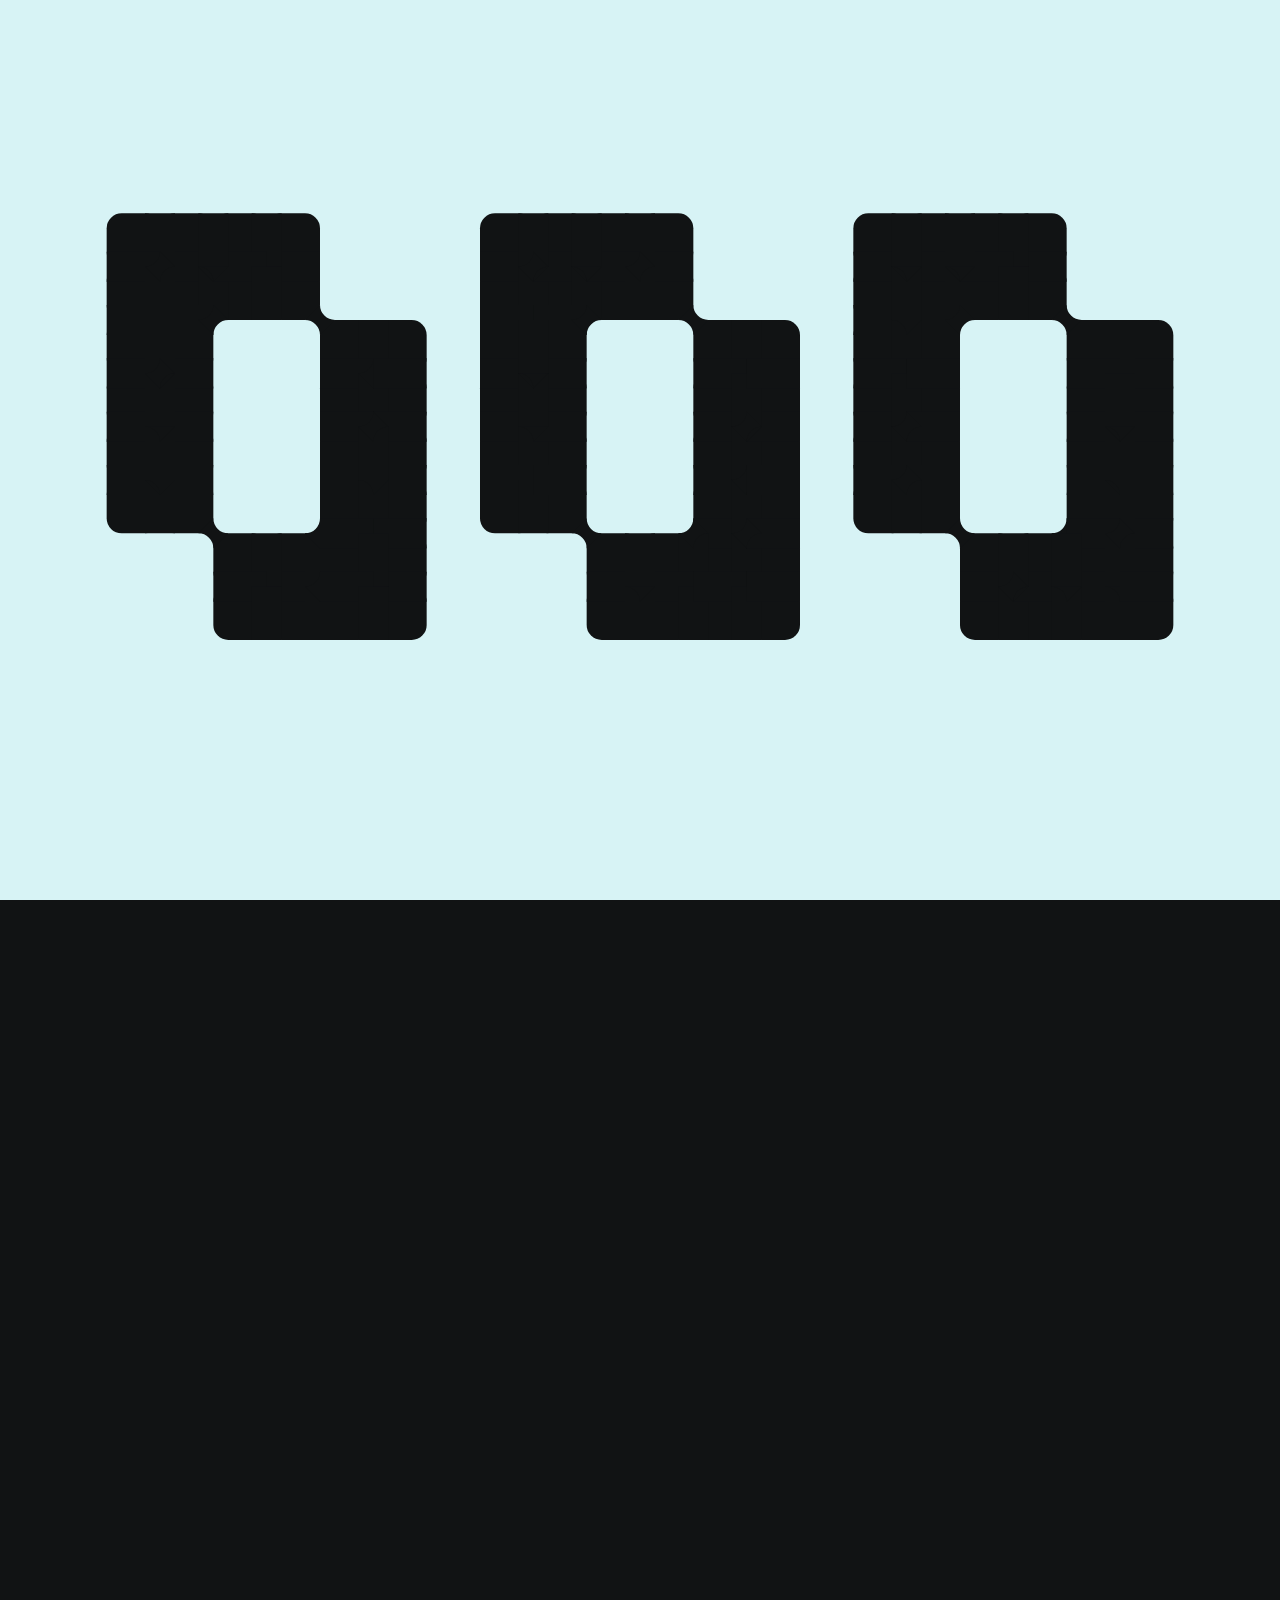
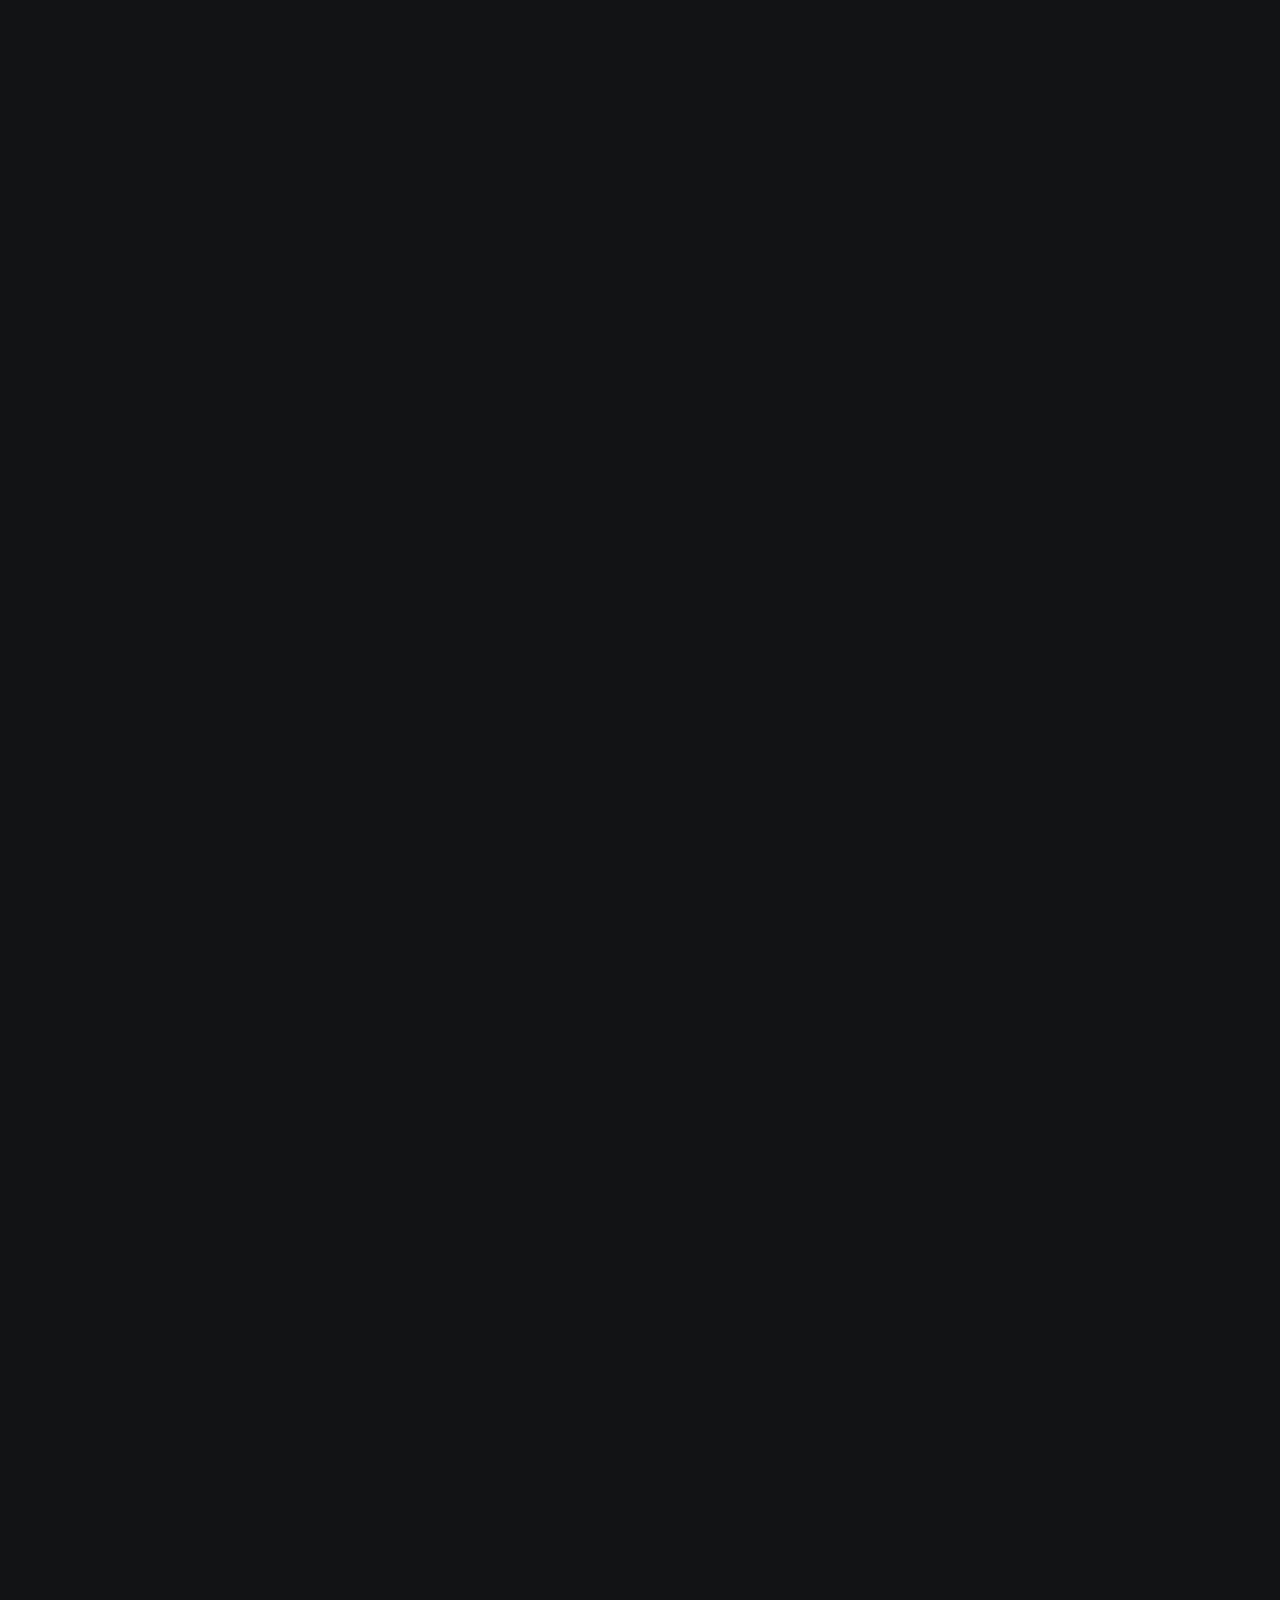
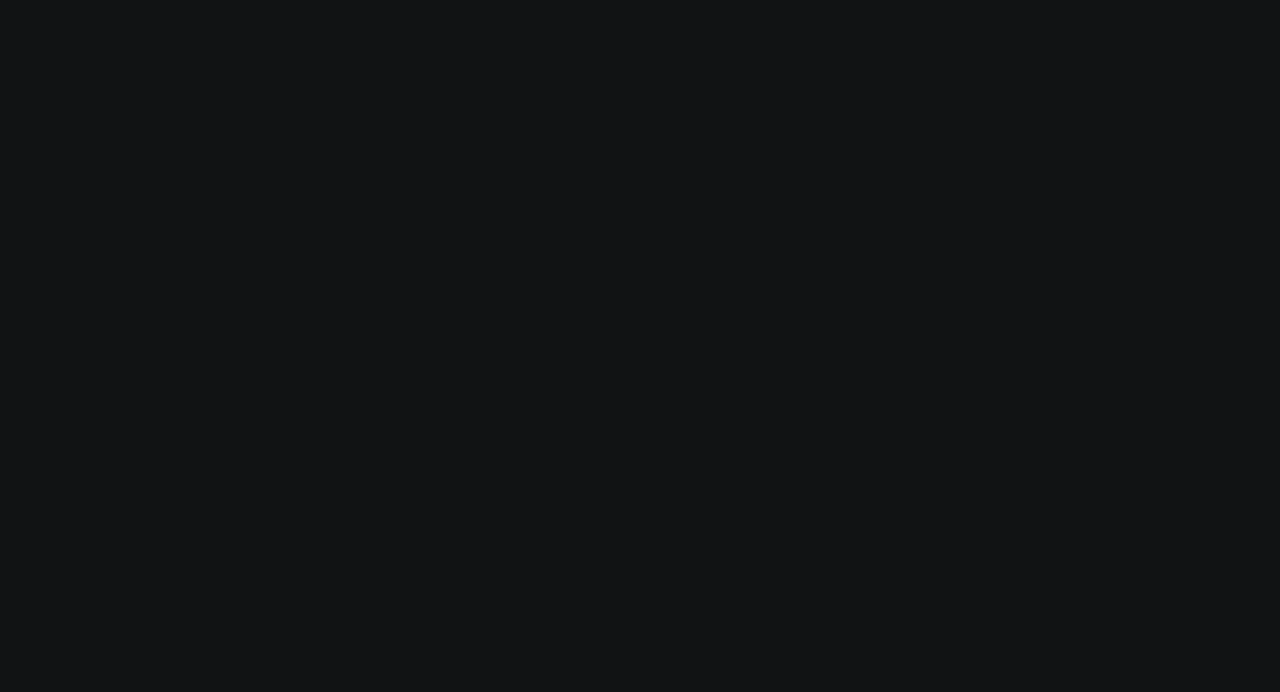
==== commit 9e4d0a71: "lamalama-meta0" ====
--- a/creative/lamalama/index.html
+++ b/creative/lamalama/index.html
@@ -5,28 +5,7 @@
     <meta charset="utf-8">
     <meta http-equiv="X-UA-Compatible" content="IE=edge,chrome=1">
     <meta name="viewport" content="width=device-width, minimum-scale=1.0, maximum-scale=5.0" />
-    <title>Lama Lama | Amsterdam based creative digital agency</title>
-    <meta name="author" content="Lama Lama">
-    <meta name="copyright" content="Copyright (c) 2021 Lama Lama." />
-    <meta name="theme-color" content="#000">
-    <meta name='robots' content='index, follow, max-image-preview:large, max-snippet:-1, max-video-preview:-1' />
-    <link rel="alternate" hreflang="en" href="https://lamalama.nl" />
-
-    <meta name="description"
-        content="At Lama Lama we love to play. Seriously. Our playful approach puts us in a mindset reminiscent of our childhood: pure and full of wonder." />
-    <link rel="canonical" href="https://lamalama.nl/" />
-    <meta property="og:locale" content="en_US" />
-    <meta property="og:type" content="website" />
-    <meta property="og:title" content="Lama Lama | Amsterdam based creative digital agency" />
-    <meta property="og:description"
-        content="At Lama Lama we love to play. Seriously. Our playful approach puts us in a mindset reminiscent of our childhood: pure and full of wonder." />
-    <meta property="og:url" content="https://lamalama.nl/" />
-    <meta property="og:site_name" content="Lama Lama" />
-    <meta property="article:modified_time" content="2021-11-29T12:28:32+00:00" />
-    <meta property="og:image" content="https://lamalama.nl/wp-content/uploads/2021/11/share-image-002.jpg" />
-    <meta property="og:image:width" content="1200" />
-    <meta property="og:image:height" content="630" />
-    <meta name="twitter:card" content="summary_large_image" />
+    <title>paratonsp | lamalama</title>
     <script type="application/ld+json" class="yoast-schema-graph">
         {
             "@context": "https://schema.org",
